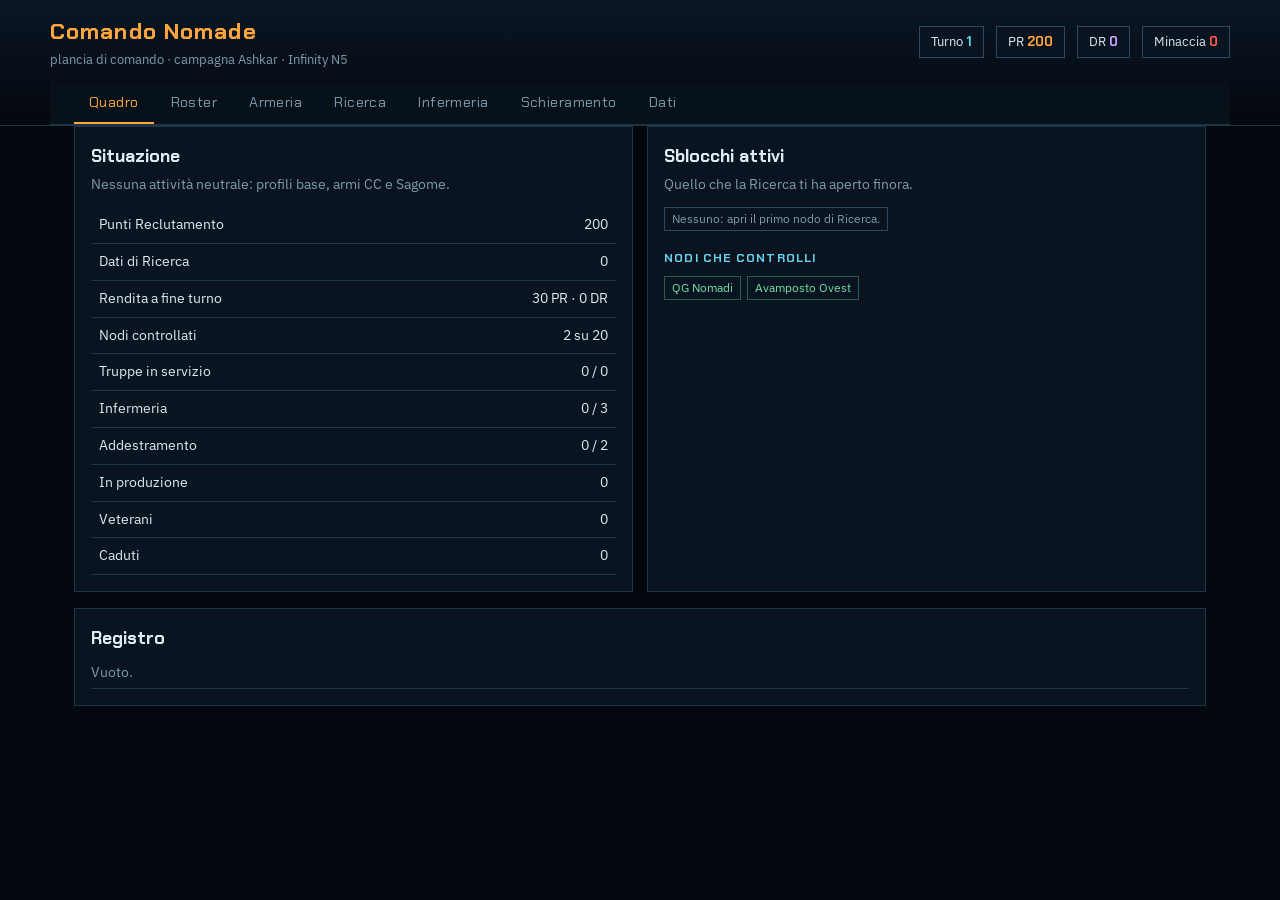
==== nomadi/index.html @ a630fe06 "Rimossi file in eccesso e aggiornato il progetto" ====
<!DOCTYPE html>
<html lang="it">
<head>
<meta charset="utf-8">
<meta name="viewport" content="width=device-width, initial-scale=1, viewport-fit=cover">
<title>Comando Nomade — plancia di comando</title>
<link rel="preconnect" href="https://fonts.googleapis.com">
<link rel="preconnect" href="https://fonts.gstatic.com" crossorigin>
<link href="https://fonts.googleapis.com/css2?family=Chakra+Petch:wght@400;500;600;700&family=IBM+Plex+Sans:wght@400;500;600&display=swap" rel="stylesheet">
<style>
:root{--bg:#04070d;--pan:#0a1420;--pan2:#0d1a28;--line:#1d3549;--line2:#2b4a60;--fg:#dceaf3;--mut:#7f9bad;
 --cy:#63d2ea;--am:#ffa63c;--bl:#4aa8ff;--ok:#6fe0a8;--al:#ff5a48;--vi:#c9a3ff;--faz:#ffa63c;
 box-sizing:border-box;padding-top:env(safe-area-inset-top,0px);padding-bottom:env(safe-area-inset-bottom,0px)}
*,*::before,*::after{box-sizing:inherit}
html{-webkit-text-size-adjust:100%}
body{margin:0;background:var(--bg);color:var(--fg);font-family:"IBM Plex Sans",system-ui,sans-serif;font-size:15px;line-height:1.55}
h1,h2,h3,.dsp,button,th{font-family:"Chakra Petch",sans-serif}
:focus-visible{outline:2px solid var(--cy);outline-offset:2px}
.wrap{max-width:1180px;margin:0 auto;padding:0 clamp(12px,3vw,24px)}
header{border-bottom:1px solid var(--line);background:linear-gradient(180deg,#0a1726,#04070d)}
.hbar{display:flex;flex-wrap:wrap;gap:12px;align-items:center;padding:15px 0 12px}
h1{margin:0;font-size:1.4rem;letter-spacing:.05em;color:var(--faz)}
.tagline{color:var(--mut);font-size:.8rem;margin:0}
.spacer{flex:1}
.pill{border:1px solid var(--line2);background:var(--pan);padding:5px 11px;font-size:.82rem;white-space:nowrap}
.pill b{font-family:"Chakra Petch",sans-serif;color:var(--cy)}
.pill.am b{color:var(--am)}.pill.vi b{color:var(--vi)}.pill.al b{color:var(--al)}
.pill.new{border-color:var(--ok);animation:puls 2s ease-in-out infinite}
.pill.new b{color:var(--ok)}
@keyframes puls{0%,100%{opacity:1}50%{opacity:.55}}
nav{display:flex;gap:2px;overflow-x:auto;border-bottom:1px solid var(--line);background:#071119}
nav button{flex:none;background:none;border:0;border-bottom:2px solid transparent;color:var(--mut);padding:11px 15px;font-size:.9rem;cursor:pointer;letter-spacing:.03em;position:relative}
nav button:hover{color:var(--fg)}
nav button.on{color:var(--faz);border-bottom-color:var(--faz)}
nav button .bollo{display:inline-block;min-width:17px;height:17px;line-height:17px;border-radius:9px;background:var(--ok);color:#04121a;font-size:.7rem;font-weight:700;margin-left:6px;padding:0 4px}
main{padding:20px 0 70px}
section{display:none}section.on{display:block}
.card{border:1px solid var(--line);background:var(--pan);padding:16px;margin-bottom:16px}
.card h2{margin:0 0 4px;font-size:1.1rem}
.card h3{margin:18px 0 8px;color:var(--cy);letter-spacing:.1em;text-transform:uppercase;font-size:.75rem}
.sub{color:var(--mut);font-size:.86rem;margin:0 0 12px}
.grid{display:grid;gap:14px}
@media(min-width:780px){.g2{grid-template-columns:1fr 1fr}}
button.btn{background:var(--pan2);border:1px solid var(--line2);color:var(--fg);padding:7px 13px;cursor:pointer;font-size:.88rem}
button.btn:hover:not(:disabled){border-color:var(--cy);color:var(--cy)}
button.btn:disabled{opacity:.35;cursor:not-allowed}
button.btn.pri{background:var(--cy);border-color:var(--cy);color:#04121a;font-weight:600}
button.btn.ok{background:var(--ok);border-color:var(--ok);color:#04121a;font-weight:600}
button.btn.dan{border-color:#5a2a26;color:#ff9c90}
button.mini{background:none;border:1px solid var(--line2);color:var(--mut);width:26px;height:26px;line-height:1;cursor:pointer;font-size:.95rem;padding:0}
button.mini:hover:not(:disabled){border-color:var(--cy);color:var(--cy)}
button.mini:disabled{opacity:.28;cursor:not-allowed}
input,select,textarea{background:#061019;border:1px solid var(--line2);color:var(--fg);padding:7px 9px;font:inherit;font-size:.88rem;width:100%}
textarea{min-height:76px;font-family:ui-monospace,monospace;font-size:.78rem}
label.f{display:block;font-size:.74rem;color:var(--mut);margin-bottom:4px;letter-spacing:.06em;text-transform:uppercase}
.row{display:flex;gap:8px;flex-wrap:wrap;align-items:flex-end}
.row>div{flex:1 1 120px}
table{width:100%;border-collapse:collapse;font-size:.88rem}
th,td{text-align:left;padding:7px 8px;border-bottom:1px solid var(--line);vertical-align:middle}
th{color:var(--mut);font-weight:600;font-size:.72rem;letter-spacing:.09em;text-transform:uppercase;border-bottom:1px solid var(--line2)}
td.n,th.n{text-align:right;font-variant-numeric:tabular-nums}
.scroll{overflow-x:auto}
tr.dead td{opacity:.42}
.tag{display:inline-block;border:1px solid var(--line2);padding:1px 7px;font-size:.72rem;color:var(--mut)}
.tag.att{border-color:#2d5a44;color:var(--ok)}.tag.inf{border-color:#5a4a26;color:var(--am)}
.tag.add{border-color:#2f4a6a;color:var(--bl)}.tag.mor{border-color:#5a2a26;color:var(--al)}
.tag.prod{border-color:#4a3a6a;color:var(--vi)}
.mal{display:flex;gap:3px;align-items:center}
.mal i{font-style:normal;width:17px;text-align:center;color:var(--am);font-variant-numeric:tabular-nums}
.chip{border:1px solid var(--line2);background:var(--pan2);padding:4px 9px;font-size:.78rem;cursor:pointer;color:var(--mut)}
.chip.on{border-color:var(--cy);color:var(--cy)}
.chip:disabled{opacity:.3;cursor:not-allowed}
.chips{display:flex;gap:6px;flex-wrap:wrap}
.treewrap{overflow-x:auto;border:1px solid var(--line);background:#061019;padding:6px}
.treewrap svg{display:block;width:100%;min-width:900px;height:auto}
.tn-box{cursor:default}
.tn-box.can{cursor:pointer}
.tn-box rect{fill:#0c1825;stroke:var(--line2);stroke-width:1.6}
.tn-box.done rect{fill:#0a1d17;stroke:#2d5a44;stroke-width:2}
.tn-box.can rect{stroke-width:2}
.tn-box.lock{opacity:.42}
.tn-box .tt{fill:#e6f1f8;font-family:"Chakra Petch",sans-serif;font-size:14px;font-weight:600}
.tn-box .tc{font-family:"Chakra Petch",sans-serif;font-size:13px;font-weight:700}
.tn-box.can:hover rect{stroke:var(--cy)}
.tlink{fill:none;stroke:var(--line2);stroke-width:1.6;opacity:.7}
.tlink.on{stroke:#2d5a44;opacity:1}
.ttier{fill:var(--mut);font-family:"Chakra Petch",sans-serif;font-size:11px;letter-spacing:.18em}
.log{max-height:300px;overflow-y:auto;font-size:.84rem}
.log div{padding:5px 0;border-bottom:1px solid var(--line)}
.log b{color:var(--cy);font-family:"Chakra Petch",sans-serif}
.note{border:1px solid var(--line);border-left:3px solid var(--am);padding:10px 12px;font-size:.85rem;color:var(--mut);margin:12px 0}
.disp{border:1px solid var(--ok);background:#0a1d17;padding:14px;margin-bottom:12px}
.disp h3{margin:0 0 6px;color:var(--ok);font-size:.78rem;letter-spacing:.1em;text-transform:uppercase}
.disp .tit{font-family:"Chakra Petch",sans-serif;font-size:1.05rem;margin-bottom:6px}
.disp ul{margin:8px 0 12px;padding-left:18px;font-size:.87rem}
.disp li{margin-bottom:3px}
.empty{color:var(--mut);font-size:.88rem;padding:14px 0}
pre{background:#061019;border:1px solid var(--line2);padding:11px;overflow:auto;font-size:.78rem;max-height:250px;color:#bcd6e6}
.pa{color:var(--ok);font-family:"Chakra Petch",sans-serif}
.ab{display:flex;flex-wrap:wrap;gap:6px}
.ab span{border:1px solid var(--line2);padding:2px 7px;font-size:.74rem;color:var(--mut)}
.ab span.hw{border-color:#2f4a6a;color:var(--bl)}
.ab span.sw{border-color:#2d5a44;color:var(--ok)}
@media (prefers-reduced-motion:reduce){*{animation:none!important;transition:none!important}}
</style>
</head>
<body>

<header>
  <div class="wrap hbar">
    <div><h1>Comando Nomade</h1><p class="tagline">plancia di comando · campagna Ashkar · Infinity N5</p></div>
    <div class="spacer"></div>
    <div class="pill">Turno <b id="p-turno">1</b></div>
    <div class="pill am">PR <b id="p-pr">0</b></div>
    <div class="pill vi">DR <b id="p-dr">0</b></div>
    <div class="pill al">Minaccia <b id="p-min">0</b></div>
    <div class="pill new" id="p-disp" style="display:none">Dispacci <b>0</b></div>
  </div>
  <nav class="wrap" id="nav">
    <button data-t="quadro" class="on">Quadro</button>
    <button data-t="roster">Roster</button>
    <button data-t="armeria">Armeria</button>
    <button data-t="ricerca">Ricerca</button>
    <button data-t="infermeria">Infermeria</button>
    <button data-t="schieramento">Schieramento</button>
    <button data-t="dati">Dati</button>
  </nav>
</header>

<main class="wrap">

<section id="s-quadro" class="on">
  <div id="disp-box"></div>
  <div class="grid g2">
    <div class="card"><h2>Situazione</h2><p class="sub" id="q-min"></p><div id="q-box"></div></div>
    <div class="card">
      <h2>Sblocchi attivi</h2>
      <p class="sub">Quello che la Ricerca ti ha aperto finora.</p>
      <div class="ab" id="q-unl"></div>
      <h3>Nodi che controlli</h3>
      <div class="ab" id="q-terr"></div>
    </div>
  </div>
  <div class="card"><h2>Registro</h2><div class="log" id="log"></div></div>
</section>

<section id="s-roster">
  <div class="card">
    <h2>Arruolamento</h2>
    <p class="sub">Costo, statistiche, armi ed equipaggiamento vengono dal database di fazione. Le reclute entrano con −2 su BS, WIP, PH e ARM, e concedono +2 al Tiro Salvezza avversario.</p>
    <div class="row">
      <div style="flex:2 1 220px"><label class="f">Cerca profilo</label><input id="r-cerca" placeholder="alguacil, hacker, hmg…"></div>
      <div style="flex:3 1 320px"><label class="f">Profilo</label><select id="r-prof"></select></div>
      <div><label class="f">Nome proprio</label><input id="r-nome" placeholder="Vasquez"></div>
      <div style="flex:0 0 136px"><label class="f">Costo</label><input id="r-costo" value="—" readonly></div>
      <div style="flex:0 0 auto"><button class="btn pri" id="btn-arruola">Arruola</button></div>
    </div>
    <div class="note" id="r-prev">Scegli un profilo dalla tendina.</div>
    <p class="sub" id="r-msg" style="margin:0"></p>
  </div>
  <div class="card">
    <h2>Truppe</h2>
    <div class="chips" style="margin-bottom:12px">
      <button class="chip on" data-rf="tutte">Tutte</button>
      <button class="chip" data-rf="vive">Solo vive</button>
      <button class="chip" data-rf="att">Schierabili</button>
      <button class="chip" data-rf="vet">Veterani</button>
    </div>
    <div class="scroll"><table id="t-roster"><thead><tr>
      <th>Nome</th><th>Profilo</th><th class="n">Costo</th><th>Stato</th><th class="n">PA</th>
      <th>BS</th><th>WIP</th><th>PH</th><th>ARM</th><th>Salv.</th><th>Dotazione</th><th></th>
    </tr></thead><tbody></tbody></table></div>
    <p class="sub" style="margin-top:10px">In ambra i punti di malus residui: il meno ne toglie uno spendendo 1 PA. A zero su tutte e cinque le voci il Trooper è Veterano.</p>
  </div>
  <div class="card" id="c-addestra" style="display:none">
    <h2>Centro di Addestramento</h2>
    <p class="sub" id="a-sub"></p>
    <div class="row">
      <div><label class="f">Trooper</label><select id="ad-chi"></select></div>
      <div><label class="f">Abilità permanente</label><select id="ad-ab"></select></div>
      <div style="flex:0 0 auto"><button class="btn pri" id="btn-addestra">Manda in addestramento — 10 PR</button></div>
    </div>
  </div>
</section>

<section id="s-armeria">
  <div class="card">
    <h2>Officina</h2>
    <p class="sub">Fabbrica un pezzo spendendo PR. Il pezzo entra in magazzino al turno successivo; con la Fabbrica Armamenti controllata costa 3 PR in meno ed è pronto subito.</p>
    <div class="row">
      <div style="flex:3 1 300px"><label class="f">Pezzo</label><select id="a-nome"></select></div>
      <div style="flex:0 0 150px"><label class="f">Costo</label><input id="a-costo" value="—" readonly></div>
      <div style="flex:0 0 auto"><button class="btn pri" id="btn-produci">Metti in produzione</button></div>
      <div style="flex:0 0 auto"><button class="btn" id="btn-bottino">Registra bottino</button></div>
    </div>
    <p class="sub" id="a-msg" style="margin:10px 0 0"></p>
  </div>
  <div class="card" id="c-coda" style="display:none">
    <h2>In produzione</h2>
    <div class="scroll"><table id="t-coda"><thead><tr><th>Pezzo</th><th>Classe</th><th class="n">Speso</th><th>Pronto</th><th></th></tr></thead><tbody></tbody></table></div>
  </div>
  <div class="card">
    <h2>Magazzino</h2>
    <div class="scroll"><table id="t-armeria"><thead><tr>
      <th>Pezzo</th><th>Classe</th><th>Assegnato a</th><th>Origine</th><th></th>
    </tr></thead><tbody></tbody></table></div>
  </div>
</section>

<section id="s-ricerca">
  <div class="card">
    <h2>Albero tecnologico</h2>
    <p class="sub">Un progetto per volta, pagato in Dati di Ricerca. Ogni nodo apre classi d'arma, dotazioni assegnabili o tipologie di unità arruolabili. Tocca un nodo per sbloccarlo.</p>
    <div class="treewrap"><svg id="tech" viewBox="0 0 1200 700" role="img" aria-label="Albero tecnologico"></svg></div>
    <div class="ab" style="margin-top:12px"><span class="sw">sbloccato</span><span class="hw">disponibile</span><span>bloccato</span></div>
    <p class="sub" id="tech-msg" style="margin-top:10px"></p>
  </div>
</section>

<section id="s-infermeria">
  <div class="card">
    <h2>Dopo-partita</h2>
    <p class="sub">Segna com'è finita per ogni Trooper schierato, poi risolvi: prima il tiro perdite, poi i Punti Addestramento a chi è rimasto in piedi.</p>
    <div class="row" style="margin-bottom:12px">
      <div><label class="f">Dottore o Paramedico sopravvissuto</label><div class="chips"><button class="chip" id="d-doc">+2 al tiro</button></div></div>
      <div style="flex:0 0 auto"><button class="btn pri" id="btn-dopo">Risolvi</button></div>
    </div>
    <div class="scroll"><table id="t-dopo"><thead><tr><th>Nome</th><th>Esito</th><th>Curato in partita</th></tr></thead><tbody></tbody></table></div>
    <div class="note" id="d-note"></div>
  </div>
  <div class="card" id="c-pend" style="display:none">
    <h2>Decisioni in sospeso</h2>
    <p class="sub">Feriti gravi rimasti fuori dall'infermeria. Vanno risolti prima di avanzare il turno.</p>
    <div class="scroll"><table id="t-pend"><thead><tr><th>Nome</th><th>Scelta</th></tr></thead><tbody></tbody></table></div>
  </div>
  <div class="card">
    <h2>Fine del Turno di Campagna</h2>
    <p class="sub">Riscuote le rendite dei nodi che controlli, fa rientrare chi era in infermeria o in addestramento, consegna i pezzi in produzione.</p>
    <div class="row">
      <div style="flex:0 0 auto"><button class="btn pri" id="btn-turno">Avanza turno</button></div>
    </div>
    <p class="sub" id="t-msg" style="margin:10px 0 0"></p>
  </div>
</section>

<section id="s-schieramento">
  <div class="card">
    <h2>Invio al tavolo</h2>
    <p class="sub">Applica i malus residui, aggiunge la dotazione assegnata e il campo modSalvezza, poi consegna la squadra al calcolatore.</p>
    <div class="row">
      <div><label class="f">Nome squadra</label><input id="e-nome" value="MISSIONE"></div>
      <div><label class="f">Formato</label><select id="e-fmt">
        <option value="150">150 pt · 3 SWC</option><option value="200" selected>200 pt · 4 SWC</option>
        <option value="250">250 pt · 5 SWC</option><option value="300">300 pt · 6 SWC</option>
        <option value="350">350 pt · 7 SWC</option></select></div>
      <div style="flex:0 0 auto"><button class="btn pri" id="btn-canale">Invia al calcolatore</button></div>
      <div style="flex:0 0 auto"><button class="btn" id="btn-copia">Copia JSON</button></div>
      <div style="flex:0 0 auto"><button class="btn" id="btn-scarica">Scarica JSON</button></div>
    </div>
    <h3>Seleziona i Trooper — massimo 15</h3>
    <div class="chips" id="e-sel"></div>
    <p class="sub" id="e-msg"></p>
    <h3>Anteprima</h3><pre id="e-pre">—</pre>
    <div class="note" id="e-nota"></div>
  </div>
</section>

<section id="s-dati">
  <div class="card">
    <h2>Ricevere dal tabellone</h2>
    <p class="sub">Il tabellone genera un dispaccio dopo ogni partita. Se le due app girano dalla stessa cartella arriva da solo; altrimenti incolla qui il codice copiato dal tabellone.</p>
    <div class="row">
      <div style="flex:3 1 320px"><label class="f">Codice dispaccio</label><textarea id="sy-txt" placeholder='{"v":1,"tipo":"dispaccio",...}'></textarea></div>
      <div style="flex:0 0 auto"><button class="btn pri" id="btn-sy">Importa</button></div>
      <div style="flex:0 0 auto"><button class="btn" id="btn-sy-loc">Leggi canale locale</button></div>
    </div>
    <p class="sub" id="sy-msg" style="margin:10px 0 0"></p>
  </div>
  <div class="card">
    <h2>Salvataggio</h2>
    <p class="sub" id="dati-stato"></p>
    <div class="row">
      <div style="flex:0 0 auto"><button class="btn" id="btn-esporta-tutto">Esporta la campagna</button></div>
      <div style="flex:0 0 auto"><label class="btn" style="display:inline-block;cursor:pointer">Importa<input type="file" id="file-imp" accept="application/json" style="display:none"></label></div>
      <div style="flex:0 0 auto"><button class="btn dan" id="btn-reset">Azzera tutto</button></div>
    </div>
    <div class="note">Una campagna dura mesi: esporta il file dopo ogni sessione. L'archivio del browser è la copia di lavoro, non il salvataggio.</div>
  </div>
</section>

</main>
<script>
(function(){
"use strict";
const DB={"D":{"n":[{"a":"Grenzer (Missile Launcher)","t":"MI","bs":13,"ph":11,"cc":13,"wip":13,"arm":3,"bts":6,"w":1,"s":2,"mov":"4-4","pt":28,"sw":1.5,"k":"Courage, Immunity (Shock), Warhorse","wp":"Missile Launcher","eq":"Multispectral Visor L1, Pistol, Breaker Pistol, CC Weapon"},{"a":"Grenzer (Red Fury)","t":"MI","bs":13,"ph":11,"cc":13,"wip":13,"arm":3,"bts":6,"w":1,"s":2,"mov":"4-4","pt":28,"sw":1,"k":"Courage, Immunity (Shock), Warhorse","wp":"Red Fury","eq":"Multispectral Visor L1, Pistol, Breaker Pistol, CC Weapon"},{"a":"Grenzer (Forward Observer, Sensor, NCO)","t":"MI","bs":13,"ph":11,"cc":13,"wip":13,"arm":3,"bts":6,"w":1,"s":2,"mov":"4-4","pt":29,"sw":0,"k":"Courage, Immunity (Shock), Warhorse, Forward Observer, Sensor, NCO","wp":"Combi Rifle, Light Flamethrower(+1B), Flash Pulse","eq":"Multispectral Visor L1, Pistol, Breaker Pistol, CC Weapon"},{"a":"Grenzer (Discover +3, Biometric Visor)","t":"MI","bs":13,"ph":11,"cc":13,"wip":13,"arm":3,"bts":6,"w":1,"s":2,"mov":"4-4","pt":28,"sw":0,"k":"Courage, Immunity (Shock), Warhorse","wp":"Combi Rifle, Light Flamethrower(+1B)","eq":"Biometric Visor, Pistol, Breaker Pistol, CC Weapon"},{"a":"Grenzer (Marksmanship)","t":"MI","bs":13,"ph":11,"cc":13,"wip":13,"arm":3,"bts":6,"w":1,"s":2,"mov":"4-4","pt":32,"sw":1.5,"k":"Courage, Immunity (Shock), Warhorse, Marksmanship","wp":"MULTI Sniper Rifle","eq":"Multispectral Visor L1, Pistol, Breaker Pistol, CC Weapon"},{"a":"Grenzer (Lieutenant, Discover +3)","t":"MI","bs":13,"ph":11,"cc":13,"wip":13,"arm":3,"bts":6,"w":1,"s":2,"mov":"4-4","pt":28,"sw":0,"k":"Lieutenant, Courage, Immunity (Shock), Warhorse","wp":"Combi Rifle, Light Flamethrower(+1B)","eq":"Biometric Visor, Pistol, Breaker Pistol, CC Weapon"},{"a":"Hellcat (Boarding Shotgun)","t":"MI","bs":12,"ph":12,"cc":14,"wip":13,"arm":2,"bts":3,"w":1,"s":2,"mov":"4-4","pt":19,"sw":0,"k":"Combat Jump (+3), Courage, Parachutist, Super-Jump, Terrain (Zero-G)","wp":"Boarding Shotgun, Adhesive Launcher Rifle, D-Charges","eq":"Pistol, CC Weapon"},{"a":"Hellcat (Spitfire)","t":"MI","bs":12,"ph":12,"cc":14,"wip":13,"arm":2,"bts":3,"w":1,"s":2,"mov":"4-4","pt":26,"sw":1.5,"k":"Combat Jump (+3), Courage, Parachutist, Super-Jump, Terrain (Zero-G)","wp":"Spitfire","eq":"Pistol, CC Weapon"},{"a":"Hellcat (Hacker)","t":"MI","bs":12,"ph":12,"cc":14,"wip":13,"arm":2,"bts":3,"w":1,"s":2,"mov":"4-4","pt":22,"sw":0.5,"k":"Hacker, Combat Jump (+3), Courage, Parachutist, Super-Jump, Terrain (Zero-G)","wp":"Boarding Shotgun, D-Charges","eq":"Hacking Device, Pistol, CC Weapon"},{"a":"Hellcat (Paramedic)","t":"MI","bs":12,"ph":12,"cc":14,"wip":13,"arm":2,"bts":3,"w":1,"s":2,"mov":"4-4","pt":23,"sw":0,"k":"Paramedic, Combat Jump (+3), Courage, Parachutist, Super-Jump, Terrain (Zero-G)","wp":"Combi Rifle","eq":"MediKit, Deployable Repeater, Pistol, CC Weapon"},{"a":"Intruder (HMG)","t":"MI","bs":13,"ph":12,"cc":14,"wip":14,"arm":3,"bts":0,"w":1,"s":2,"mov":"4-4","pt":38,"sw":1.5,"k":"Camouflage, Mimetism (-3), Stealth, Surprise Attack (-3), Terrain (Total)","wp":"Heavy Machine Gun, Grenades","eq":"Multispectral Visor L2, Pistol, CC Weapon"},{"a":"Intruder (Hacker, Killer Hacking Device)","t":"MI","bs":13,"ph":12,"cc":14,"wip":14,"arm":3,"bts":0,"w":1,"s":2,"mov":"4-4","pt":32,"sw":0,"k":"Hacker, Camouflage, Mimetism (-3), Stealth, Surprise Attack (-3), Terrain (Total)","wp":"AP Submachine Gun(+1B), Pulzar(+1B), Grenades","eq":"Killer Hacking Device, Pistol, CC Weapon"},{"a":"Intruder (X Visor)","t":"MI","bs":13,"ph":12,"cc":14,"wip":14,"arm":3,"bts":0,"w":1,"s":2,"mov":"4-4","pt":36,"sw":1.5,"k":"Camouflage, Mimetism (-3), Stealth, Surprise Attack (-3), Terrain (Total)","wp":"MULTI Sniper Rifle","eq":"Multispectral Visor L2, X Visor, Pistol, CC Weapon"},{"a":"Zondnautica-A","t":"MI","bs":12,"ph":12,"cc":15,"wip":13,"arm":3,"bts":3,"w":1,"s":4,"mov":"8-4","pt":25,"sw":1.5,"k":"Courage, Impetuous, Limited Cover, Mimetism (-3), Transmutation (Auto)","wp":"Spitfire, Chain Rifle, Smoke Grenade Launcher","eq":"AI Motorcycle, Pistol, CC Weapon"},{"a":"Zondnaut-A","t":"MI","bs":12,"ph":11,"cc":15,"wip":13,"arm":2,"bts":3,"w":1,"s":2,"mov":"4-4","pt":25,"sw":1.5,"k":"Courage, Impetuous, Limited Cover, Mimetism (-3), Transmutation (Auto)","wp":"Spitfire","eq":"Pistol, CC Weapon"},{"a":"Zondnautica-B","t":"MI","bs":12,"ph":12,"cc":15,"wip":13,"arm":3,"bts":3,"w":1,"s":4,"mov":"8-4","pt":17,"sw":0,"k":"Courage, Impetuous, Limited Cover, Mimetism (-3), Transmutation (Auto)","wp":"Boarding Shotgun, Chain Rifle, Smoke Grenade Launcher","eq":"AI Motorcycle, Pistol, CC Weapon"},{"a":"Zondnaut-B","t":"MI","bs":12,"ph":11,"cc":15,"wip":13,"arm":2,"bts":3,"w":1,"s":2,"mov":"4-4","pt":17,"sw":0,"k":"Courage, Impetuous, Limited Cover, Mimetism (-3), Transmutation (Auto)","wp":"Boarding Shotgun","eq":"Pistol, CC Weapon"},{"a":"Zondmate (REM)","t":"REM","bs":10,"ph":10,"cc":13,"wip":11,"arm":1,"bts":3,"s":5,"mov":"8-4","pt":5,"sw":0,"k":"Courage, Mimetism (-3), Peripheral (Synchronized), Transmutation (Auto)","wp":"Chain Rifle, Smoke Grenade Launcher","eq":"AI Motorcycle, PARA CC Weapon(-3)"},{"a":"Heckler (Boarding Shotgun)","t":"SK","bs":12,"ph":11,"cc":15,"wip":13,"arm":1,"bts":3,"w":1,"s":2,"mov":"4-4","pt":20,"sw":0,"k":"Camouflage, Forward Deployment (+4\"), Mimetism (-3), Stealth, Surprise Attack (-3), Terrain (Zero-G)","wp":"Boarding Shotgun(+1B), E/Marat","eq":"Pistol, CC Weapon"},{"a":"Heckler (Hacker, Killer Hacking Device)","t":"SK","bs":12,"ph":11,"cc":15,"wip":13,"arm":1,"bts":3,"w":1,"s":2,"mov":"4-4","pt":23,"sw":0,"k":"Hacker, Camouflage, Forward Deployment (+4\"), Mimetism (-3), Stealth, Surprise Attack (-3), Terrain (Zero-G)","wp":"Combi Rifle, Cybermine","eq":"Killer Hacking Device, Assault Pistol, CC Weapon"},{"a":"Heckler (Red Fury)","t":"SK","bs":12,"ph":11,"cc":15,"wip":13,"arm":1,"bts":3,"w":1,"s":2,"mov":"4-4","pt":24,"sw":1,"k":"Camouflage, Forward Deployment (+4\"), Mimetism (-3), Stealth, Surprise Attack (-3), Terrain (Zero-G)","wp":"Red Fury","eq":"Pistol, CC Weapon"},{"a":"Puppet Masters","t":"LI","bs":11,"ph":10,"cc":13,"wip":14,"arm":1,"bts":3,"w":1,"s":2,"mov":"4-4","pt":11,"sw":0,"k":"Counterintelligence","wp":"Submachine Gun, Shock Mine","eq":"Pistol, CC Weapon"},{"a":"Puppet Masters (Minelayer)","t":"LI","bs":11,"ph":10,"cc":13,"wip":14,"arm":1,"bts":3,"w":1,"s":2,"mov":"4-4","pt":13,"sw":0,"k":"Counterintelligence, Minelayer","wp":"Submachine Gun, Shock Mine","eq":"Pistol, CC Weapon"},{"a":"Puppet Masters (Hacker)","t":"LI","bs":11,"ph":10,"cc":13,"wip":14,"arm":1,"bts":3,"w":1,"s":2,"mov":"4-4","pt":16,"sw":0.5,"k":"Hacker, Counterintelligence","wp":"Submachine Gun, Shock Mine","eq":"Hacking Device, Pistol, CC Weapon"},{"a":"Puppetbot (Minelayer)","t":"REM","bs":12,"ph":10,"cc":13,"wip":14,"arm":1,"bts":3,"s":1,"mov":"6-4","pt":16,"sw":1.5,"k":"BS Attack (+1B), Courage, Dodge (+3), Peripheral (Control), Transmutation (Auto)","wp":"Red Fury","eq":"PARA CC Weapon(-3)"},{"a":"Puppetbot (Forward Observer)","t":"REM","bs":12,"ph":10,"cc":13,"wip":14,"arm":1,"bts":3,"s":1,"mov":"6-4","pt":9,"sw":0,"k":"BS Attack (+1B), Courage, Dodge (+3), Peripheral (Control), Transmutation (Auto)","wp":"Boarding Shotgun, Flash Pulse","eq":"PARA CC Weapon(-3)"},{"a":"Puppetbot (BS Attack Shock)","t":"REM","bs":12,"ph":10,"cc":13,"wip":14,"arm":1,"bts":3,"s":1,"mov":"6-4","pt":14,"sw":0,"k":"BS Attack (+1B), Courage, Dodge (+3), Peripheral (Control), Transmutation (Auto)","wp":"AP Marksman Rifle","eq":"PARA CC Weapon(-3)"},{"a":"Zero (Combi Rifle)","t":"SK","bs":11,"ph":12,"cc":15,"wip":13,"arm":0,"bts":0,"w":1,"s":2,"mov":"4-4","pt":19,"sw":0,"k":"Camouflage, Infiltration, Mimetism (-3), Stealth, Surprise Attack (-3), Terrain (Total)","wp":"Combi Rifle, Shock Mine","eq":"Pistol, CC Weapon"},{"a":"Zero (Boarding Shotgun)","t":"SK","bs":11,"ph":12,"cc":15,"wip":13,"arm":0,"bts":0,"w":1,"s":2,"mov":"4-4","pt":17,"sw":0,"k":"Camouflage, Infiltration, Mimetism (-3), Stealth, Surprise Attack (-3), Terrain (Total)","wp":"Boarding Shotgun, Shock Mine, PARA Mine","eq":"Pistol, CC Weapon"},{"a":"Zero (E/M Mine)","t":"SK","bs":11,"ph":12,"cc":15,"wip":13,"arm":0,"bts":0,"w":1,"s":2,"mov":"4-4","pt":20,"sw":0,"k":"Camouflage, Infiltration, Mimetism (-3), Stealth, Surprise Attack (-3), Terrain (Total)","wp":"Combi Rifle, E/M Mine","eq":"Deployable Repeater, Pistol, CC Weapon"},{"a":"Zero (Hacker, Killer Hacking Device)","t":"SK","bs":11,"ph":12,"cc":15,"wip":13,"arm":0,"bts":0,"w":1,"s":2,"mov":"4-4","pt":22,"sw":0,"k":"Hacker, Camouflage, Infiltration, Mimetism (-3), Stealth, Surprise Attack (-3), Terrain (Total)","wp":"Combi Rifle, Shock Mine","eq":"Killer Hacking Device, Pistol, CC Weapon"},{"a":"Zero (MULTI Sniper Rifle)","t":"SK","bs":11,"ph":12,"cc":15,"wip":13,"arm":0,"bts":0,"w":1,"s":2,"mov":"4-4","pt":21,"sw":1.5,"k":"Camouflage, Infiltration, Mimetism (-3), Stealth, Surprise Attack (-3), Terrain (Total)","wp":"MULTI Sniper Rifle, Shock Mine","eq":"Pistol, CC Weapon"},{"a":"Zero (Forward Observer)","t":"SK","bs":11,"ph":12,"cc":15,"wip":13,"arm":0,"bts":0,"w":1,"s":2,"mov":"4-4","pt":20,"sw":0,"k":"Forward Observer, Camouflage, Infiltration, Mimetism (-3), Stealth, Surprise Attack (-3), Terrain (Total)","wp":"Combi Rifle, Shock Mine, Flash Pulse","eq":"Pistol, CC Weapon"},{"a":"Alguacil (Combi Rifle)","t":"LI","bs":11,"ph":10,"cc":14,"wip":13,"arm":1,"bts":0,"w":1,"s":2,"mov":"4-4","pt":10,"sw":0,"k":"-","wp":"Combi Rifle","eq":"Pistol, CC Weapon"},{"a":"Alguacil (HMG)","t":"LI","bs":11,"ph":10,"cc":14,"wip":13,"arm":1,"bts":0,"w":1,"s":2,"mov":"4-4","pt":18,"sw":1,"k":"-","wp":"Heavy Machine Gun","eq":"Pistol, CC Weapon"},{"a":"Alguacil (Missile Launcher)","t":"LI","bs":11,"ph":10,"cc":14,"wip":13,"arm":1,"bts":0,"w":1,"s":2,"mov":"4-4","pt":15,"sw":1.5,"k":"-","wp":"Missile Launcher","eq":"Pistol, CC Weapon"},{"a":"Alguacil (Hacker)","t":"LI","bs":11,"ph":10,"cc":14,"wip":13,"arm":1,"bts":0,"w":1,"s":2,"mov":"4-4","pt":15,"sw":0.5,"k":"Hacker","wp":"Combi Rifle","eq":"Hacking Device, Pistol, CC Weapon"},{"a":"Alguacil (Forward Observer)","t":"LI","bs":11,"ph":10,"cc":14,"wip":13,"arm":1,"bts":0,"w":1,"s":2,"mov":"4-4","pt":12,"sw":0,"k":"Forward Observer","wp":"Combi Rifle, Flash Pulse","eq":"Deployable Repeater, Pistol, CC Weapon"},{"a":"Alguacil (Paramedic)","t":"LI","bs":11,"ph":10,"cc":14,"wip":13,"arm":1,"bts":0,"w":1,"s":2,"mov":"4-4","pt":12,"sw":0,"k":"Paramedic","wp":"Combi Rifle","eq":"MediKit, Pistol, CC Weapon"},{"a":"Alguacil (Lieutenant)","t":"LI","bs":11,"ph":10,"cc":14,"wip":13,"arm":1,"bts":0,"w":1,"s":2,"mov":"4-4","pt":10,"sw":0.5,"k":"Lieutenant","wp":"Combi Rifle","eq":"Pistol, CC Weapon"},{"a":"Alguacil (Specialist Operative)","t":"LI","bs":11,"ph":10,"cc":14,"wip":13,"arm":1,"bts":0,"w":1,"s":2,"mov":"4-4","pt":12,"sw":0,"k":"Specialist Operative","wp":"Combi Rifle","eq":"Commlink [+1], Pistol, CC Weapon"},{"a":"Mary Problems (Hacker)","t":"LI","bs":12,"ph":10,"cc":14,"wip":14,"arm":1,"bts":6,"w":1,"s":2,"mov":"4-4","pt":27,"sw":0.5,"k":"Hacker, Climbing Plus, Dodge (+3), Forward Deployment (+4\"), Mimetism (-6)","wp":"Submachine Gun, Zapper, Pitcher","eq":"Hacking Device (UPGRADE Oblivion +1B), Killer Hacking Device (UPGRADE Trinity AP), Pistol, CC Weapon"},{"a":"Spektr (MULTI Sniper Rifle)","t":"SK","bs":12,"ph":12,"cc":13,"wip":14,"arm":1,"bts":3,"w":1,"s":2,"mov":"4-4","pt":32,"sw":1.5,"k":"Camouflage, Hidden Deployment, Infiltration, Mimetism (-6), Stealth, Surprise Attack (-3), Terrain (Total)","wp":"MULTI Sniper Rifle, Shock Mine","eq":"Silenced Pistol, CC Weapon"},{"a":"Spektr (E/M Mine)","t":"SK","bs":12,"ph":12,"cc":13,"wip":14,"arm":1,"bts":3,"w":1,"s":2,"mov":"4-4","pt":28,"sw":0,"k":"Camouflage, Hidden Deployment, Infiltration, Mimetism (-6), Stealth, Surprise Attack (-3), Terrain (Total)","wp":"Submachine Gun, E/M Mine","eq":"Deployable Repeater, Silenced Pistol, CC Weapon"},{"a":"Spektr (Hacker)","t":"SK","bs":12,"ph":12,"cc":13,"wip":14,"arm":1,"bts":3,"w":1,"s":2,"mov":"4-4","pt":35,"sw":0.5,"k":"Hacker, Camouflage, Hidden Deployment, Infiltration, Mimetism (-6), Stealth, Surprise Attack (-3), Terrain (Total)","wp":"Combi Rifle, D-Charges","eq":"Hacking Device, Silenced Pistol, CC Weapon"},{"a":"Spektr (Forward Observer)","t":"SK","bs":12,"ph":12,"cc":13,"wip":14,"arm":1,"bts":3,"w":1,"s":2,"mov":"4-4","pt":29,"sw":0,"k":"Forward Observer, Camouflage, Hidden Deployment, Infiltration, Mimetism (-6), Stealth, Surprise Attack (-3), Terrain (Total)","wp":"Boarding Shotgun, Shock Mine, Flash Pulse","eq":"Silenced Pistol, CC Weapon"},{"a":"Spektr (Minelayer)","t":"SK","bs":12,"ph":12,"cc":13,"wip":14,"arm":1,"bts":3,"w":1,"s":2,"mov":"4-4","pt":33,"sw":1,"k":"Minelayer, Camouflage, Hidden Deployment, Infiltration, Mimetism (-6), Stealth, Surprise Attack (-3), Terrain (Total)","wp":"Combi Rifle, D-Charges, E/M Mine, Shock Mine","eq":"Silenced Pistol, CC Weapon"},{"a":"Morlock (Assault Pistol)","t":"WB","bs":11,"ph":13,"cc":23,"wip":14,"arm":1,"bts":0,"w":1,"s":2,"mov":"4-4","pt":6,"sw":0,"k":"Courage, Dodge (+1\"), Impetuous, Martial Arts L2, MetaChemistry, No Cover","wp":"Chain Rifle, Smoke Grenades","eq":"Assault Pistol, AP CC Weapon(PS=6)"},{"a":"Morlock (Kobra Pistol, DA CC)","t":"WB","bs":11,"ph":13,"cc":23,"wip":14,"arm":1,"bts":0,"w":1,"s":2,"mov":"4-4","pt":6,"sw":0,"k":"Courage, Dodge (+1\"), Impetuous, Martial Arts L2, MetaChemistry, No Cover","wp":"Chain Rifle, Smoke Grenades","eq":"Kobra Pistol, DA CC Weapon(PS=6)"},{"a":"Morlock (Kobra Pistol, E/M CC)","t":"WB","bs":11,"ph":13,"cc":23,"wip":14,"arm":1,"bts":0,"w":1,"s":2,"mov":"4-4","pt":6,"sw":0,"k":"Courage, Dodge (+1\"), Impetuous, Martial Arts L2, MetaChemistry, No Cover","wp":"Chain Rifle, Smoke Grenades","eq":"Kobra Pistol, E/M CC Weapon(PS=6)"},{"a":"Morlock (Boarding Shotgun)","t":"WB","bs":11,"ph":13,"cc":23,"wip":14,"arm":1,"bts":0,"w":1,"s":2,"mov":"4-4","pt":9,"sw":0,"k":"Courage, Dodge (+1\"), Impetuous, Martial Arts L2, MetaChemistry, No Cover","wp":"Boarding Shotgun, Smoke Grenades","eq":"Kobra Pistol, DA CC Weapon(PS=6)"},{"a":"Morlock (Combi Rifle)","t":"WB","bs":11,"ph":13,"cc":23,"wip":14,"arm":1,"bts":0,"w":1,"s":2,"mov":"4-4","pt":12,"sw":0,"k":"Courage, Dodge (+1\"), Impetuous, Martial Arts L2, MetaChemistry, No Cover","wp":"Combi Rifle, Smoke Grenade Launcher","eq":"Kobra Pistol, DA CC Weapon(PS=6)"},{"a":"Perseus (MULTI Rifle)","t":"WB","bs":13,"ph":13,"cc":23,"wip":13,"arm":2,"bts":0,"w":1,"s":2,"mov":"4-4","pt":34,"sw":0,"k":"BS Attack (+1B), Courage, Dodge (+1\"), Frenzy, Martial Arts L3, Mimetism (-6), No Wound Incapacitation, Stealth, Super-Jump","wp":"MULTI Rifle, Nanopulser, Smoke Grenades","eq":"AP Heavy Pistol, DA CC Weapon(PS=5)"},{"a":"Perseus (Breaker Combi Rifle)","t":"WB","bs":13,"ph":13,"cc":23,"wip":13,"arm":2,"bts":0,"w":1,"s":2,"mov":"4-4","pt":34,"sw":0,"k":"BS Attack (+1B), Courage, Dodge (+1\"), Frenzy, Martial Arts L3, Mimetism (-6), No Wound Incapacitation, Stealth, Super-Jump","wp":"Breaker Combi Rifle, Nanopulser, Smoke Grenades","eq":"AP Heavy Pistol, DA CC Weapon(PS=5)"},{"a":"Daktari (Doctor)","t":"LI","bs":11,"ph":10,"cc":14,"wip":13,"arm":1,"bts":0,"w":1,"s":2,"mov":"4-4","pt":14,"sw":0,"k":"Doctor","wp":"Combi Rifle","eq":"MediKit, Pistol, CC Weapon"},{"a":"Clockmaker (Engineer)","t":"LI","bs":11,"ph":10,"cc":14,"wip":15,"arm":1,"bts":3,"w":1,"s":2,"mov":"4-4","pt":18,"sw":0,"k":"Engineer","wp":"Combi Rifle, D-Charges","eq":"Deactivator, GizmoKit(+1B), Pistol, CC Weapon"},{"a":"Clockmaker (Armed Turret)","t":"LI","bs":11,"ph":10,"cc":14,"wip":15,"arm":1,"bts":3,"w":1,"s":2,"mov":"4-4","pt":21,"sw":0,"k":"Engineer","wp":"Combi Rifle, D-Charges, Armed Turret (Combi Rifle)","eq":"Deactivator, GizmoKit(+1B), Pistol, CC Weapon"},{"a":"Clockmaker (Deployable Cover)","t":"LI","bs":11,"ph":10,"cc":14,"wip":15,"arm":1,"bts":3,"w":1,"s":2,"mov":"4-4","pt":19,"sw":0,"k":"Engineer","wp":"Combi Rifle, D-Charges, Deployable Cover","eq":"Deactivator, GizmoKit(+1B), Pistol, CC Weapon"},{"a":"Mobile Brigada (MULTI Rifle)","t":"HI","bs":13,"ph":13,"cc":18,"wip":13,"arm":5,"bts":3,"w":2,"s":2,"mov":"6-2","pt":33,"sw":0,"k":"Courage, Immunity (Shock), Jump (3\")","wp":"MULTI Rifle","eq":"TinBot: Firewall (-6), Boarding Pistol(+1B), CC Weapon"},{"a":"Mobile Brigada (HMG)","t":"HI","bs":13,"ph":13,"cc":18,"wip":13,"arm":5,"bts":3,"w":2,"s":2,"mov":"6-2","pt":38,"sw":1.5,"k":"Courage, Immunity (Shock), Jump (3\")","wp":"Heavy Machine Gun","eq":"Boarding Pistol(+1B), CC Weapon"},{"a":"Mobile Brigada (Missile Launcher)","t":"HI","bs":13,"ph":13,"cc":18,"wip":13,"arm":5,"bts":3,"w":2,"s":2,"mov":"6-2","pt":35,"sw":1.5,"k":"Courage, Immunity (Shock), Jump (3\")","wp":"Missile Launcher","eq":"Boarding Pistol(+1B), CC Weapon"},{"a":"Mobile Brigada (Boarding Shotgun)","t":"HI","bs":13,"ph":13,"cc":18,"wip":13,"arm":5,"bts":3,"w":2,"s":2,"mov":"6-2","pt":27,"sw":0,"k":"Courage, Immunity (Shock), Jump (3\")","wp":"Boarding Shotgun","eq":"Boarding Pistol(+1B), CC Weapon"},{"a":"Mobile Brigada (Hacker)","t":"HI","bs":13,"ph":13,"cc":18,"wip":13,"arm":5,"bts":3,"w":2,"s":2,"mov":"6-2","pt":36,"sw":0.5,"k":"Hacker, Courage, Immunity (Shock), Jump (3\")","wp":"Combi Rifle, D-Charges","eq":"TinBot: Firewall (-6), Boarding Pistol(+1B), CC Weapon"},{"a":"Mobile Brigada (Lieutenant)","t":"HI","bs":13,"ph":13,"cc":18,"wip":13,"arm":5,"bts":3,"w":2,"s":2,"mov":"6-2","pt":33,"sw":0,"k":"Lieutenant, Courage, Immunity (Shock), Jump (3\")","wp":"MULTI Rifle","eq":"TinBot: Firewall (-6), Boarding Pistol(+1B), CC Weapon"},{"a":"Interventor (Hacker Plus)","t":"LI","bs":11,"ph":10,"cc":13,"wip":15,"arm":1,"bts":9,"w":1,"s":2,"mov":"4-4","pt":21,"sw":0.5,"k":"Hacker","wp":"Combi Rifle","eq":"Hacking Device Plus, Pistol, CC Weapon"},{"a":"Interventor (Boarding Shotgun)","t":"LI","bs":11,"ph":10,"cc":13,"wip":15,"arm":1,"bts":9,"w":1,"s":2,"mov":"4-4","pt":20,"sw":0.5,"k":"Hacker","wp":"Boarding Shotgun","eq":"Hacking Device Plus, FastPanda, Pistol, CC Weapon"},{"a":"Interventor (Hacker Plus, FastPanda)","t":"LI","bs":11,"ph":10,"cc":13,"wip":15,"arm":1,"bts":9,"w":1,"s":2,"mov":"4-4","pt":23,"sw":0.5,"k":"Hacker","wp":"Combi Rifle","eq":"Hacking Device Plus, FastPanda, Pistol, CC Weapon"},{"a":"Stempler Zond","t":"REM","bs":11,"ph":10,"cc":13,"wip":13,"arm":0,"bts":3,"s":3,"mov":"6-4","pt":15,"sw":0,"k":"Climbing Plus, Courage, Forward Observer, Remote Presence, Sensor, Triangulated Fire","wp":"Combi Rifle, Flash Pulse","eq":"Deactivator, Repeater, PARA CC Weapon(-3)"},{"a":"Stempler Zond (Tactical Awareness)","t":"REM","bs":11,"ph":10,"cc":13,"wip":13,"arm":0,"bts":3,"s":3,"mov":"6-4","pt":18,"sw":0,"k":"Tactical Awareness, Climbing Plus, Courage, Forward Observer, Remote Presence, Sensor, Triangulated Fire","wp":"Combi Rifle, Flash Pulse","eq":"Deactivator, Repeater, PARA CC Weapon(-3)"},{"a":"Reaktion Zond (HMG)","t":"REM","bs":11,"ph":10,"cc":13,"wip":13,"arm":0,"bts":3,"s":3,"mov":"6-4","pt":24,"sw":1,"k":"Climbing Plus, Courage, Remote Presence, Total Reaction","wp":"Heavy Machine Gun","eq":"360 Visor, PARA CC Weapon(-3)"},{"a":"Reaktion Zond (Thunderbolt)","t":"REM","bs":11,"ph":10,"cc":13,"wip":13,"arm":0,"bts":3,"s":3,"mov":"6-4","pt":19,"sw":0,"k":"Climbing Plus, Courage, Remote Presence, Total Reaction","wp":"Thunderbolt(+1B)","eq":"360 Visor, PARA CC Weapon(-3)"},{"a":"Vertigo Zond (Missile Launcher)","t":"REM","bs":12,"ph":10,"cc":13,"wip":13,"arm":0,"bts":3,"s":3,"mov":"6-4","pt":16,"sw":1.5,"k":"BS Attack, Courage, Remote Presence","wp":"Missile Launcher","eq":"PARA CC Weapon(-3)"},{"a":"Meteor Zond","t":"REM","bs":11,"ph":12,"cc":14,"wip":13,"arm":0,"bts":6,"s":3,"mov":"6-4","pt":21,"sw":0,"k":"Combat Jump, Courage, Forward Observer, Parachutist, Remote Presence, Sensor, Super-Jump, Triangulated Fire","wp":"Light Shotgun, E/M Carbine, Flash Pulse","eq":"ECM (Hacker -3), PARA CC Weapon(-6)"},{"a":"Meteor Zond (Boarding Shotgun)","t":"REM","bs":11,"ph":12,"cc":14,"wip":13,"arm":0,"bts":6,"s":3,"mov":"6-4","pt":19,"sw":0,"k":"Combat Jump, Courage, Forward Observer, Parachutist, Remote Presence, Sensor, Super-Jump, Triangulated Fire","wp":"Boarding Shotgun, Flash Pulse","eq":"ECM (Hacker -3), PARA CC Weapon(-6)"},{"a":"Transductor Zond","t":"REM","bs":8,"ph":11,"cc":13,"wip":13,"arm":0,"bts":3,"s":3,"mov":"6-6","pt":7,"sw":0,"k":"Courage, Mimetism (-3), Remote Presence","wp":"Flash Pulse","eq":"Repeater, PARA CC Weapon(-3)"},{"a":"Zoe (Hacker)","t":"LI","bs":11,"ph":10,"cc":16,"wip":15,"arm":1,"bts":3,"w":1,"s":2,"mov":"4-4","pt":36,"sw":0.5,"k":"Hacker, Engineer, Immunity (Shock), Immunity (BTS)","wp":"Combi Rifle, D-Charges","eq":"Deactivator, GizmoKit(+1B), Hacking Device (UPGRADE Zero Pain), Pistol, PARA CC Weapon(-3)"},{"a":"Pi-Well SYNC","t":"REM","bs":11,"ph":10,"cc":13,"wip":13,"arm":0,"bts":3,"s":1,"mov":"6-4","pt":10,"sw":0,"k":"BS Attack (+1B), Courage, Mimetism (-6), Peripheral (Synchronized)","wp":"E/Marat, Pitcher, Jammer","eq":"Pistol, PARA CC Weapon(-6)"},{"a":"Pi-Well FTO","t":"REM","bs":11,"ph":10,"cc":13,"wip":13,"arm":0,"bts":3,"s":1,"mov":"6-4","pt":19,"sw":0,"k":"Courage, Forward Observer, Mimetism (-6), Remote Presence, Sensor, Triangulated Fire","wp":"Combi Rifle, Flash Pulse(+1B), Pitcher","eq":"ECM (Hacker -3), Repeater, PARA CC Weapon(-6)"},{"a":"Moderator (Combi Rifle)","t":"LI","bs":10,"ph":10,"cc":18,"wip":13,"arm":0,"bts":3,"w":1,"s":2,"mov":"4-4","pt":9,"sw":0,"k":"Immunity (Shock)","wp":"Combi Rifle","eq":"Pistol, PARA CC Weapon(-6)"},{"a":"Moderator (Hacker)","t":"LI","bs":10,"ph":10,"cc":18,"wip":13,"arm":0,"bts":3,"w":1,"s":2,"mov":"4-4","pt":14,"sw":0.5,"k":"Hacker, Immunity (Shock)","wp":"Combi Rifle","eq":"Hacking Device, Pistol, PARA CC Weapon(-6)"},{"a":"Moderator (Paramedic)","t":"LI","bs":10,"ph":10,"cc":18,"wip":13,"arm":0,"bts":3,"w":1,"s":2,"mov":"4-4","pt":11,"sw":0,"k":"Paramedic, Immunity (Shock)","wp":"Combi Rifle","eq":"MediKit, Pistol, PARA CC Weapon(-6)"},{"a":"Moderator (Lieutenant)","t":"LI","bs":10,"ph":10,"cc":18,"wip":13,"arm":0,"bts":3,"w":1,"s":2,"mov":"4-4","pt":9,"sw":0,"k":"Lieutenant, Immunity (Shock)","wp":"Combi Rifle","eq":"Pistol, PARA CC Weapon(-6)"},{"a":"Moderator (Specialist Operative)","t":"LI","bs":10,"ph":10,"cc":18,"wip":13,"arm":0,"bts":3,"w":1,"s":2,"mov":"4-4","pt":11,"sw":0,"k":"Specialist Operative, Immunity (Shock)","wp":"Combi Rifle","eq":"Commlink [+1], Pistol, PARA CC Weapon(-6)"},{"a":"Moderator (E/M Carbine)","t":"LI","bs":10,"ph":10,"cc":18,"wip":13,"arm":0,"bts":3,"w":1,"s":2,"mov":"4-4","pt":9,"sw":0,"k":"Immunity (Shock)","wp":"Boarding Shotgun, E/M Carbine","eq":"Pistol, PARA CC Weapon(-6)"},{"a":"Sin-Eater (MULTI Sniper Rifle)","t":"MI","bs":13,"ph":11,"cc":14,"wip":13,"arm":3,"bts":0,"w":1,"s":2,"mov":"4-4","pt":26,"sw":1.5,"k":"Immunity (Shock), Mimetism (-3), Neurocinetics, Religious Troop","wp":"MULTI Sniper Rifle","eq":"Pistol, CC Weapon"},{"a":"Sin-Eater (HMG)","t":"MI","bs":13,"ph":11,"cc":14,"wip":13,"arm":3,"bts":0,"w":1,"s":2,"mov":"4-4","pt":28,"sw":1.5,"k":"Immunity (Shock), Mimetism (-3), Neurocinetics, Religious Troop","wp":"Heavy Machine Gun","eq":"Pistol, CC Weapon"},{"a":"Sin-Eater (Mk12)","t":"MI","bs":13,"ph":11,"cc":14,"wip":13,"arm":3,"bts":0,"w":1,"s":2,"mov":"4-4","pt":25,"sw":0,"k":"Immunity (Shock), Mimetism (-3), Neurocinetics, Religious Troop","wp":"Mk12","eq":"Pistol, CC Weapon"},{"a":"Szalamandra (TAG)","t":"TAG","bs":14,"ph":16,"cc":17,"wip":13,"arm":8,"bts":9,"s":7,"mov":"6-4","pt":68,"sw":2,"k":"BS Attack (SR-1), Dodge (PH=11), Gizmokit (PH=11), NCO","wp":"Hyper-Rapid Magnetic Cannon, Heavy Flamethrower","eq":"ECM (Guided -6), CC Weapon(PS=5)"},{"a":"Robbybot (Szalamandra)","t":"REM","bs":0,"ph":10,"cc":13,"wip":13,"arm":0,"bts":3,"s":1,"mov":"6-4","pt":2,"sw":0,"k":"Courage, Dodge (+3), Mimetism (-3), Peripheral (Ancillary), Specialist Operative","wp":"-","eq":"-"},{"a":"Moran (Surprise Attack, Camouflage)","t":"SK","bs":12,"ph":11,"cc":15,"wip":13,"arm":0,"bts":0,"w":1,"s":2,"mov":"4-4","pt":18,"sw":0.5,"k":"Courage, Forward Observer, Infiltration, Mimetism (-3), Minelayer, Stealth, Surprise Attack (-3), Terrain (Total)","wp":"Combi Rifle, Flash Pulse, D-Charges, Crazykoala","eq":"Pistol, CC Weapon"},{"a":"Moran (Repeater)","t":"SK","bs":12,"ph":11,"cc":15,"wip":13,"arm":0,"bts":0,"w":1,"s":2,"mov":"4-4","pt":17,"sw":0.5,"k":"Courage, Forward Observer, Infiltration, Mimetism (-3), Minelayer, Stealth, Terrain (Total)","wp":"Combi Rifle, Flash Pulse, D-Charges, Crazykoala","eq":"Pistol, CC Weapon"},{"a":"Chimera","t":"WB","bs":11,"ph":13,"cc":24,"wip":12,"arm":1,"bts":0,"w":1,"s":2,"mov":"6-4","pt":19,"sw":0,"k":"CC Attack (-3), Climbing Plus, Dodge (+1\"), Immunity (Enhanced), Impetuous, Natural Born Warrior, No Cover","wp":"Combi Rifle, Nanopulser, Eclipse Grenades","eq":"Pistol, Viral CC Weapon(PS=6)"},{"a":"3X Pupnik","t":"WB","bs":4,"ph":13,"cc":19,"wip":10,"arm":0,"bts":0,"w":1,"s":2,"mov":"6-4","pt":3,"sw":0,"k":"Climbing Plus, Courage, Dodge (+1\"), Dodge (+6), Immunity (Enhanced), No Cover, Peripheral (Synchronized)","wp":"-","eq":"DA CC Weapon(PS=7)"},{"a":"Tsyklon (Spitfire)","t":"REM","bs":10,"ph":13,"cc":12,"wip":12,"arm":3,"bts":6,"s":4,"mov":"6-4","pt":26,"sw":1,"k":"Climbing Plus, Courage, Remote Presence","wp":"Spitfire, Chain Rifle, Pitcher","eq":"360 Visor, Repeater, X Visor, PARA CC Weapon(-6)"},{"a":"Tsyklon (Feuerbach)","t":"REM","bs":10,"ph":13,"cc":12,"wip":12,"arm":3,"bts":6,"s":4,"mov":"6-4","pt":28,"sw":1,"k":"Climbing Plus, Courage, Remote Presence","wp":"Feuerbach, Chain Rifle, Pitcher","eq":"360 Visor, Repeater, X Visor, PARA CC Weapon(-6)"},{"a":"Lunokhod","t":"REM","bs":12,"ph":10,"cc":14,"wip":13,"arm":3,"bts":6,"s":4,"mov":"8-2","pt":25,"sw":0,"k":"Climbing Plus, Courage, Forward Deployment (+4\"), Minelayer, Remote Presence","wp":"Heavy Shotgun, Heavy Flamethrower, E/Mitter, Crazykoala","eq":"PARA CC Weapon(-3)"},{"a":"Lunokhod (Thunderbolt)","t":"REM","bs":12,"ph":10,"cc":14,"wip":13,"arm":3,"bts":6,"s":4,"mov":"8-2","pt":26,"sw":0,"k":"Climbing Plus, Courage, Forward Deployment (+4\"), Minelayer, Remote Presence","wp":"Heavy Shotgun, Thunderbolt, E/Mitter, Crazykoala","eq":"PARA CC Weapon(-3)"},{"a":"Zondbot","t":"REM","bs":8,"ph":10,"cc":11,"wip":13,"arm":0,"bts":3,"s":1,"mov":"6-4","pt":3,"sw":0,"k":"Courage, Mimetism (-3), Peripheral (Servant)","wp":"-","eq":"PARA CC Weapon(-3)"},{"a":"Salyut (EVO Hacking Device)","t":"REM","bs":11,"ph":10,"cc":13,"wip":13,"arm":2,"bts":3,"s":4,"mov":"4-4","pt":14,"sw":0.5,"k":"Courage, Remote Presence","wp":"-","eq":"EVO Hacking Device, Baggage, PARA CC Weapon(-3)"},{"a":"Salyut (Deactivator, Repeater)","t":"REM","bs":11,"ph":10,"cc":13,"wip":13,"arm":2,"bts":3,"s":4,"mov":"4-4","pt":8,"sw":0,"k":"Courage, Remote Presence","wp":"-","eq":"Deactivator, Repeater, Baggage, PARA CC Weapon(-3)"},{"a":"Salyut (Total Reaction, Repeater)","t":"REM","bs":11,"ph":10,"cc":13,"wip":13,"arm":2,"bts":3,"s":4,"mov":"4-4","pt":17,"sw":0,"k":"Courage, Remote Presence","wp":"Combi Rifle","eq":"Baggage, PARA CC Weapon(-3)"},{"a":"Gecko (MULTI Marksman Rifle)","t":"TAG","bs":13,"ph":14,"cc":15,"wip":13,"arm":6,"bts":6,"s":6,"mov":"6-2","pt":52,"sw":1,"k":"BS Attack (+1B), BS Attack (SR-2), Dodge (PH=11), Gizmokit (PH=11), Tactical Awareness, Terrain (Zero-G)","wp":"MULTI Marksman Rifle, Chain Rifle, Panzerfaust","eq":"ECM (Guided -6), CC Weapon(PS=6)"},{"a":"Gecko (Mk12)","t":"TAG","bs":13,"ph":14,"cc":15,"wip":13,"arm":6,"bts":6,"s":6,"mov":"6-2","pt":53,"sw":1,"k":"BS Attack (+1B), BS Attack (SR-2), Dodge (PH=11), Gizmokit (PH=11), Tactical Awareness, Terrain (Zero-G)","wp":"Mk12, Chain Rifle, Blitzen","eq":"ECM (Guided -6), CC Weapon(PS=6)"},{"a":"Robbybot (Gecko)","t":"REM","bs":0,"ph":10,"cc":13,"wip":13,"arm":0,"bts":3,"s":1,"mov":"6-4","pt":2,"sw":0,"k":"Courage, Dodge (+3), Mimetism (-3), Peripheral (Ancillary), Specialist Operative, Terrain (Zero-G)","wp":"-","eq":"-"},{"a":"Securitate (Combi Rifle)","t":"LI","bs":12,"ph":10,"cc":13,"wip":14,"arm":1,"bts":0,"w":1,"s":2,"mov":"4-4","pt":13,"sw":0,"k":"Warhorse","wp":"Combi Rifle","eq":"Pistol, CC Weapon"},{"a":"Securitate (HMG)","t":"LI","bs":12,"ph":10,"cc":13,"wip":14,"arm":1,"bts":0,"w":1,"s":2,"mov":"4-4","pt":21,"sw":1,"k":"Warhorse","wp":"Heavy Machine Gun","eq":"Pistol, CC Weapon"},{"a":"Securitate (Feuerbach)","t":"LI","bs":12,"ph":10,"cc":13,"wip":14,"arm":1,"bts":0,"w":1,"s":2,"mov":"4-4","pt":22,"sw":1,"k":"Warhorse","wp":"Feuerbach","eq":"Pistol, CC Weapon"},{"a":"Securitate (Hacker)","t":"LI","bs":12,"ph":10,"cc":13,"wip":14,"arm":1,"bts":0,"w":1,"s":2,"mov":"4-4","pt":18,"sw":0.5,"k":"Hacker, Warhorse","wp":"Combi Rifle","eq":"Hacking Device, Pistol, CC Weapon"},{"a":"Securitate (Boarding Shotgun)","t":"LI","bs":12,"ph":10,"cc":13,"wip":14,"arm":1,"bts":0,"w":1,"s":2,"mov":"4-4","pt":13,"sw":0,"k":"Warhorse","wp":"Boarding Shotgun","eq":"Pistol, CC Weapon"},{"a":"Securitate (Paramedic)","t":"LI","bs":12,"ph":10,"cc":13,"wip":14,"arm":1,"bts":0,"w":1,"s":2,"mov":"4-4","pt":15,"sw":0,"k":"Paramedic, Warhorse","wp":"Combi Rifle","eq":"MediKit, Pistol, CC Weapon"},{"a":"Securitate (Lieutenant)","t":"LI","bs":12,"ph":10,"cc":13,"wip":14,"arm":1,"bts":0,"w":1,"s":2,"mov":"4-4","pt":13,"sw":0,"k":"Lieutenant, Warhorse","wp":"Combi Rifle","eq":"Pistol, CC Weapon"},{"a":"Securitate (Specialist Operative)","t":"LI","bs":12,"ph":10,"cc":13,"wip":14,"arm":1,"bts":0,"w":1,"s":2,"mov":"4-4","pt":15,"sw":0,"k":"Specialist Operative, Warhorse","wp":"Combi Rifle","eq":"Commlink [+1], Pistol, CC Weapon"},{"a":"Taskmaster (HMG)","t":"HI","bs":13,"ph":13,"cc":22,"wip":13,"arm":5,"bts":6,"w":2,"s":5,"mov":"4-4","pt":40,"sw":1.5,"k":"Courage, Dodge (+1\"), FT Master, Immunity (Shock), Martial Arts L1, Minelayer, Stealth","wp":"Heavy Machine Gun, Shock Mine","eq":"Heavy Pistol, DA CC Weapon(PS=6)"},{"a":"Taskmaster (Red Fury)","t":"HI","bs":13,"ph":13,"cc":22,"wip":13,"arm":5,"bts":6,"w":2,"s":5,"mov":"4-4","pt":39,"sw":1,"k":"Courage, Dodge (+1\"), FT Master, Immunity (Shock), Martial Arts L1, Minelayer, Stealth","wp":"Red Fury, Crazykoala","eq":"TinBot: Firewall (-3), Heavy Pistol, DA CC Weapon(PS=6)"},{"a":"Taskmaster (Heavy Rocket Launcher)","t":"HI","bs":13,"ph":13,"cc":22,"wip":13,"arm":5,"bts":6,"w":2,"s":5,"mov":"4-4","pt":34,"sw":1.5,"k":"Courage, Dodge (+1\"), FT Master, Immunity (Shock), Martial Arts L1, Minelayer, Stealth","wp":"Heavy Rocket Launcher, Light Shotgun, Crazykoala","eq":"Heavy Pistol, DA CC Weapon(PS=6)"},{"a":"Taskmaster (Strategic Deployment)","t":"HI","bs":13,"ph":13,"cc":22,"wip":13,"arm":5,"bts":6,"w":2,"s":5,"mov":"4-4","pt":44,"sw":1,"k":"Strategic Deployment, Courage, Dodge (+1\"), FT Master, Immunity (Shock), Martial Arts L1, Minelayer, Stealth","wp":"Red Fury, Crazykoala","eq":"TinBot: Firewall (-3), Heavy Pistol, DA CC Weapon(PS=6)"},{"a":"Taskmaster (Lieutenant)","t":"HI","bs":13,"ph":13,"cc":22,"wip":13,"arm":5,"bts":6,"w":2,"s":5,"mov":"4-4","pt":39,"sw":1,"k":"Lieutenant, Courage, Dodge (+1\"), FT Master, Immunity (Shock), Martial Arts L1, Minelayer, Stealth","wp":"Red Fury, Crazykoala","eq":"TinBot: Firewall (-3), Heavy Pistol, DA CC Weapon(PS=6)"},{"a":"Warcor (360 Visor)","t":"LI","bs":9,"ph":11,"cc":11,"wip":13,"arm":0,"bts":0,"w":1,"s":2,"mov":"4-4","pt":3,"sw":0,"k":"Journalist L1","wp":"Flash Pulse, Stun Pistol","eq":"360 Visor, PARA CC Weapon(-3)"},{"a":"Warcor (Sixth Sense)","t":"LI","bs":9,"ph":11,"cc":11,"wip":13,"arm":0,"bts":0,"w":1,"s":2,"mov":"4-4","pt":3,"sw":0,"k":"Sixth Sense, Journalist L1","wp":"Flash Pulse, Stun Pistol","eq":"PARA CC Weapon(-3)"},{"a":"Kriza Borac (Mk12)","t":"HI","bs":13,"ph":13,"cc":19,"wip":13,"arm":5,"bts":6,"w":2,"s":5,"mov":"4-4","pt":48,"sw":0,"k":"BS Attack (+1B), BS Attack (-3), Courage, Immunity (Shock), Terrain (Total)","wp":"Mk12, Submachine Gun","eq":"Heavy Pistol, CC Weapon"},{"a":"Kriza Borac (Lieutenant)","t":"HI","bs":13,"ph":13,"cc":19,"wip":13,"arm":5,"bts":6,"w":2,"s":5,"mov":"4-4","pt":45,"sw":1.5,"k":"Lieutenant, BS Attack (+1B), BS Attack (-3), Courage, Immunity (Shock), Terrain (Total)","wp":"Heavy Machine Gun","eq":"Heavy Pistol, CC Weapon"},{"a":"Evader (MULTI Rifle)","t":"HI","bs":13,"ph":12,"cc":15,"wip":13,"arm":3,"bts":3,"w":1,"s":2,"mov":"4-4","pt":24,"sw":0,"k":"Climbing Plus, Courage, Immunity (Shock), No Wound Incapacitation, Specialist Operative, Terrain (Zero-G)","wp":"MULTI Rifle, Panzerfaust, D-Charges","eq":"Deactivator, Pistol, CC Weapon"},{"a":"Evader (AP Spitfire)","t":"HI","bs":13,"ph":12,"cc":15,"wip":13,"arm":3,"bts":3,"w":1,"s":2,"mov":"4-4","pt":29,"sw":1.5,"k":"Climbing Plus, Courage, Immunity (Shock), No Wound Incapacitation, Specialist Operative, Terrain (Zero-G)","wp":"AP Spitfire, D-Charges","eq":"Deactivator, Pistol, CC Weapon"},{"a":"Evader (MULTI Rifle, TinBot)","t":"HI","bs":13,"ph":12,"cc":15,"wip":13,"arm":3,"bts":3,"w":1,"s":2,"mov":"4-4","pt":25,"sw":0,"k":"Climbing Plus, Courage, Immunity (Shock), No Wound Incapacitation, Specialist Operative, Terrain (Zero-G)","wp":"MULTI Rifle, Panzerfaust, D-Charges","eq":"TinBot: Firewall (-3), Deactivator, Pistol, CC Weapon"},{"a":"Evader (Boarding Shotgun)","t":"HI","bs":13,"ph":12,"cc":15,"wip":13,"arm":3,"bts":3,"w":1,"s":2,"mov":"4-4","pt":20,"sw":0,"k":"Climbing Plus, Courage, Immunity (Shock), No Wound Incapacitation, Specialist Operative, Terrain (Zero-G)","wp":"Boarding Shotgun, D-Charges, AP Mine","eq":"TinBot: Firewall (-3), Deactivator, Pistol, CC Weapon"},{"a":"Evader (Feuerbach)","t":"HI","bs":13,"ph":12,"cc":15,"wip":13,"arm":3,"bts":3,"w":1,"s":2,"mov":"4-4","pt":31,"sw":1.5,"k":"Climbing Plus, Courage, Immunity (Shock), No Wound Incapacitation, Specialist Operative, Terrain (Zero-G)","wp":"Feuerbach, D-Charges","eq":"TinBot: Firewall (-3), Deactivator, Pistol, CC Weapon"},{"a":"Evader (Engineer, GizmoKit)","t":"HI","bs":13,"ph":12,"cc":15,"wip":13,"arm":3,"bts":3,"w":1,"s":2,"mov":"4-4","pt":28,"sw":0,"k":"Engineer, Climbing Plus, Courage, Immunity (Shock), No Wound Incapacitation, Specialist Operative, Terrain (Zero-G)","wp":"Boarding Shotgun, D-Charges, AP Mine","eq":"GizmoKit, Deactivator, Pistol, CC Weapon"},{"a":"Evader (Engineer)","t":"HI","bs":13,"ph":12,"cc":15,"wip":13,"arm":3,"bts":3,"w":1,"s":2,"mov":"4-4","pt":23,"sw":0,"k":"Engineer, Climbing Plus, Courage, Immunity (Shock), No Wound Incapacitation, Specialist Operative, Terrain (Zero-G)","wp":"MULTI Rifle, Panzerfaust, D-Charges","eq":"GizmoKit, TinBot: Firewall (-3), Deactivator, Pistol, CC Weapon"},{"a":"Evader (AP Spitfire, Engineer)","t":"HI","bs":13,"ph":12,"cc":15,"wip":13,"arm":3,"bts":3,"w":1,"s":2,"mov":"4-4","pt":34,"sw":1.5,"k":"Engineer, Climbing Plus, Courage, Immunity (Shock), No Wound Incapacitation, Specialist Operative, Terrain (Zero-G)","wp":"AP Spitfire, D-Charges","eq":"GizmoKit, TinBot: Firewall (-3), Deactivator, Pistol, CC Weapon"},{"a":"Vostok (Repeater)","t":"REM","bs":12,"ph":10,"cc":14,"wip":13,"arm":3,"bts":6,"s":4,"mov":"6-4","pt":40,"sw":0,"k":"Climbing Plus, Courage, Immunity (AP), Mimetism (-6), Remote Presence","wp":"Mk12(PS=4)","eq":"PARA CC Weapon(-3)"},{"a":"Vostok FTO","t":"REM","bs":12,"ph":10,"cc":14,"wip":13,"arm":3,"bts":6,"s":4,"mov":"6-4","pt":35,"sw":0,"k":"Climbing Plus, Courage, Immunity (AP), Mimetism (-6), Remote Presence","wp":"Mk12","eq":"PARA CC Weapon(-3)"},{"a":"Jazz (Hacker)","t":"LI","bs":11,"ph":10,"cc":16,"wip":14,"arm":0,"bts":6,"w":1,"s":2,"mov":"4-4","pt":18,"sw":0.5,"k":"Hacker, -","wp":"Submachine Gun, Pitcher, Cybermine","eq":"Hacking Device Plus (UPGRADE Trinity SR-1), Boarding Pistol, PARA CC Weapon(-3)"},{"a":"Jazz FTO (Hacker, Number 2)","t":"LI","bs":11,"ph":10,"cc":16,"wip":14,"arm":0,"bts":6,"w":1,"s":2,"mov":"4-4","pt":22,"sw":0.5,"k":"Hacker, Number 2","wp":"Combi Rifle, Pitcher, Cybermine","eq":"Hacking Device Plus (UPGRADE Trinity SR-1), Boarding Pistol, PARA CC Weapon(-3)"},{"a":"Billie","t":"REM","bs":10,"ph":10,"cc":13,"wip":13,"arm":0,"bts":3,"s":1,"mov":"6-4","pt":7,"sw":0,"k":"Courage, Remote Presence","wp":"Flash Pulse, E/M Mine, Heavy Pistol","eq":"Repeater, PARA CC Weapon(-3)"},{"a":"Wolfgang Amadeus","t":"WB","bs":14,"ph":13,"cc":22,"wip":13,"arm":2,"bts":0,"w":1,"s":2,"mov":"6-2","pt":34,"sw":0,"k":"Berserk (+3), BS Attack (Continuous Damage), Climbing Plus, Courage, Dodge (+2\"), Dodge (+3), Frenzy, Immunity (ARM), Martial Arts L3, Terrain (Zero-G)","wp":"MULTI Rifle(+1B), Chain-colt, Heavy Pistol","eq":"PARA CC Weapon(-6), DA CC Weapon(PS=4)"},{"a":"Fiddler (Climbing Plus)","t":"LI","bs":12,"ph":12,"cc":18,"wip":14,"arm":1,"bts":3,"w":1,"s":2,"mov":"6-4","pt":36,"sw":0,"k":"CC Attack (+1B), Dodge (+3), Dodge (+1\"), Engineer, Immunity (Critical), No Wound Incapacitation","wp":"Contender(+1B), Drop Bears, D-Charges","eq":"GizmoKit, Breaker Pistol, PARA CC Weapon(-3)"},{"a":"Fiddler FTO (Super-Jump)","t":"LI","bs":12,"ph":12,"cc":18,"wip":14,"arm":1,"bts":3,"w":1,"s":2,"mov":"6-4","pt":29,"sw":0,"k":"Super-Jump, CC Attack (+1B), Dodge (+3), Dodge (+1\"), Engineer, Immunity (Critical), No Wound Incapacitation","wp":"Contender(+1B), Drop Bears, D-Charges","eq":"GizmoKit, Breaker Pistol, PARA CC Weapon(-3)"},{"a":"Jackbot","t":"REM","bs":11,"ph":10,"cc":16,"wip":12,"arm":0,"bts":3,"s":1,"mov":"6-4","pt":7,"sw":0,"k":"Climbing Plus, Courage, Explode, Peripheral (Synchronized)","wp":"Vulkan Shotgun","eq":"-"},{"a":"Gator (TAG)","t":"TAG","bs":14,"ph":15,"cc":20,"wip":13,"arm":8,"bts":6,"s":7,"mov":"6-4","pt":73,"sw":1.5,"k":"BS Attack (SR-1), CC Attack (-3), Dodge (PH=11), Dodge (+2\"), Gizmokit (PH=11), NCO, Tactical Awareness","wp":"MULTI Heavy Machine Gun, Chain Rifle(+1B), Mine Dispenser (Cybermines)","eq":"ECM (Guided -6), ECM (Hacker -3), E/M CC Weapon(PS=5)"},{"a":"Robbybot (Gator)","t":"REM","bs":0,"ph":10,"cc":13,"wip":13,"arm":0,"bts":3,"s":1,"mov":"6-4","pt":2,"sw":0,"k":"Courage, Dodge (+3), Mimetism (-3), Peripheral (Ancillary), Specialist Operative","wp":"-","eq":"-"},{"a":"Marspider (Heavy Flamethrower)","t":"LI","bs":11,"ph":13,"cc":23,"wip":13,"arm":1,"bts":3,"w":1,"s":2,"mov":"6-2","pt":18,"sw":0,"k":"CC Attack (+1B), Climbing Plus, Courage, Dodge (+1\"), Martial Arts L1, Stealth, Terrain (Zero-G)","wp":"Heavy Flamethrower(+1B), Flash Pulse, Panzerfaust","eq":"360 Visor, GizmoKit, Assault Pistol, DA CC Weapon(PS=7)"},{"a":"Marspider (Grenades)","t":"LI","bs":11,"ph":13,"cc":23,"wip":13,"arm":1,"bts":3,"w":1,"s":2,"mov":"6-2","pt":18,"sw":0,"k":"CC Attack (+1B), Climbing Plus, Courage, Dodge (+1\"), Martial Arts L1, Stealth, Terrain (Zero-G)","wp":"Heavy Flamethrower(+1B), Flash Pulse, Grenades(+1B)","eq":"360 Visor, Assault Pistol, DA CC Weapon(PS=7)"},{"a":"Marspider (Engineer)","t":"LI","bs":11,"ph":13,"cc":23,"wip":13,"arm":1,"bts":3,"w":1,"s":2,"mov":"6-2","pt":22,"sw":0,"k":"Engineer, CC Attack (+1B), Climbing Plus, Courage, Dodge (+1\"), Martial Arts L1, Stealth, Terrain (Zero-G)","wp":"Heavy Flamethrower(+1B), Flash Pulse, Panzerfaust","eq":"360 Visor, GizmoKit, Assault Pistol, DA CC Weapon(PS=7)"},{"a":"Marspider (Paramedic)","t":"LI","bs":11,"ph":13,"cc":23,"wip":13,"arm":1,"bts":3,"w":1,"s":2,"mov":"6-2","pt":19,"sw":0,"k":"Paramedic, CC Attack (+1B), Climbing Plus, Courage, Dodge (+1\"), Martial Arts L1, Stealth, Terrain (Zero-G)","wp":"Heavy Flamethrower(+1B), Flash Pulse","eq":"360 Visor, MediKit, Assault Pistol, DA CC Weapon(PS=7)"},{"a":"Kulak (Heavy Rocket Launcher)","t":"MI","bs":13,"ph":11,"cc":18,"wip":13,"arm":2,"bts":3,"w":1,"s":2,"mov":"4-4","pt":20,"sw":1,"k":"BS Attack (Shock), Immunity (Shock), Mimetism (-3), Religious Troop, Terrain (Total)","wp":"Heavy Rocket Launcher, Pulzar(+1B)","eq":"MULTI Pistol, CC Weapon"},{"a":"Kulak (Hacker, Killer Hacking Device)","t":"MI","bs":13,"ph":11,"cc":18,"wip":13,"arm":2,"bts":3,"w":1,"s":2,"mov":"4-4","pt":20,"sw":0,"k":"Hacker, BS Attack (Shock), Immunity (Shock), Mimetism (-3), Religious Troop, Terrain (Total)","wp":"AP Submachine Gun, D-Charges, Cybermine, Disco Baller","eq":"Killer Hacking Device (UPGRADE Carbonite), Pistol, CC Weapon"},{"a":"Kulak (Combi Rifle)","t":"MI","bs":13,"ph":11,"cc":18,"wip":13,"arm":2,"bts":3,"w":1,"s":2,"mov":"4-4","pt":24,"sw":0,"k":"BS Attack (Shock), Immunity (Shock), Mimetism (-3), Religious Troop, Terrain (Total)","wp":"Combi Rifle(+1B), Pulzar","eq":"MULTI Pistol, CC Weapon"},{"a":"Kulak (Chain of Command)","t":"MI","bs":13,"ph":11,"cc":18,"wip":13,"arm":2,"bts":3,"w":1,"s":2,"mov":"4-4","pt":23,"sw":0.5,"k":"Chain of Command, BS Attack (Shock), Immunity (Shock), Mimetism (-3), Religious Troop, Terrain (Total)","wp":"Boarding Shotgun(+1B), D-Charges","eq":"Pistol, CC Weapon"},{"a":"Kulak (Forward Observer)","t":"MI","bs":13,"ph":11,"cc":18,"wip":13,"arm":2,"bts":3,"w":1,"s":2,"mov":"4-4","pt":19,"sw":0,"k":"Forward Observer, BS Attack (Shock), Immunity (Shock), Mimetism (-3), Religious Troop, Terrain (Total)","wp":"Boarding Shotgun(+1B), Flash Pulse, D-Charges","eq":"Pistol, CC Weapon"},{"a":"Rounder (MULTI Marksman Rifle)","t":"MI","bs":12,"ph":10,"cc":17,"wip":13,"arm":1,"bts":3,"w":1,"s":2,"mov":"4-4","pt":24,"sw":0.5,"k":"Marksmanship, NCO, Terrain (Zero-G)","wp":"MULTI Marksman Rifle","eq":"Biometric Visor, Multispectral Visor L1, Boarding Pistol, CC Weapon"},{"a":"Rounder (Red Fury)","t":"MI","bs":12,"ph":10,"cc":17,"wip":13,"arm":1,"bts":3,"w":1,"s":2,"mov":"4-4","pt":26,"sw":1,"k":"Marksmanship, NCO, Terrain (Zero-G)","wp":"Red Fury","eq":"Biometric Visor, Multispectral Visor L1, Boarding Pistol, CC Weapon"},{"a":"Zondnautica-C (Hacker, Hacking Device)","t":"MI","bs":12,"ph":12,"cc":15,"wip":13,"arm":3,"bts":3,"w":1,"s":4,"mov":"8-4","pt":23,"sw":0.5,"k":"Hacker, Courage, Impetuous, Limited Cover, Mimetism (-3), Transmutation (Auto)","wp":"Combi Rifle, Chain Rifle, Smoke Grenade Launcher, Flash Pulse","eq":"AI Motorcycle, Hacking Device, Pistol, CC Weapon"},{"a":"Zondnaut-C (Hacker, Hacking Device)","t":"MI","bs":12,"ph":11,"cc":15,"wip":13,"arm":2,"bts":3,"w":1,"s":2,"mov":"4-4","pt":23,"sw":0.5,"k":"Hacker, Courage, Impetuous, Limited Cover, Mimetism (-3), Transmutation (Auto)","wp":"Combi Rifle, Flash Pulse","eq":"Hacking Device, Pistol, CC Weapon"},{"a":"Zoe FTO (Hacker)","t":"LI","bs":11,"ph":10,"cc":16,"wip":15,"arm":1,"bts":3,"w":1,"s":2,"mov":"4-4","pt":26,"sw":0.5,"k":"Hacker, Engineer, Immunity (Shock), Immunity (BTS)","wp":"Combi Rifle, D-Charges","eq":"Deactivator, GizmoKit(+1B), Hacking Device (UPGRADE Zero Pain), Pistol, PARA CC Weapon(-3)"},{"a":"Zoe FTO-2 (Hacker)","t":"LI","bs":11,"ph":10,"cc":16,"wip":15,"arm":1,"bts":3,"w":1,"s":2,"mov":"4-4","pt":23,"sw":0.5,"k":"Hacker, Engineer, Immunity (Shock), Immunity (BTS)","wp":"Boarding Shotgun, D-Charges","eq":"Deactivator, GizmoKit(+1B), Hacking Device (UPGRADE Zero Pain), Pistol, PARA CC Weapon(-3)"},{"a":"Switcher FTO (BS Attack [+1B])","t":"LI","bs":12,"ph":10,"cc":15,"wip":13,"arm":1,"bts":0,"s":2,"mov":"4-4","pt":25,"sw":0,"k":"Courage, Dogged, Transmutation (WIP)","wp":"Thunderbolt, E/M Carbine, E/M Grenades","eq":"Pistol, Viral CC Weapon(PS=6)"},{"a":"Switcher FTO (BS Attack [+1B]) - Enhanced Profile","t":"LI","bs":13,"ph":14,"cc":23,"wip":13,"arm":3,"bts":3,"s":2,"mov":"6-4","pt":25,"sw":0,"k":"Berserk (+3), Courage, Dodge (+2\"), Dogged, Immunity (BTS), Martial Arts L1","wp":"Thunderbolt, E/M Carbine, E/M Grenades","eq":"X Visor, Pistol, Viral CC Weapon(PS=6)"},{"a":"Switcher FTO (Combi Rifle)","t":"LI","bs":12,"ph":10,"cc":15,"wip":13,"arm":1,"bts":0,"s":2,"mov":"4-4","pt":23,"sw":0,"k":"Courage, Dogged, Transmutation (WIP)","wp":"Combi Rifle, E/Mitter, Zapper","eq":"Pistol, Viral CC Weapon(PS=6)"},{"a":"Switcher FTO (Combi Rifle) - Enhanced Profile","t":"LI","bs":13,"ph":14,"cc":23,"wip":13,"arm":3,"bts":3,"s":2,"mov":"6-4","pt":23,"sw":0,"k":"Berserk (+3), Courage, Dodge (+2\"), Dogged, Immunity (BTS), Martial Arts L1","wp":"Combi Rifle, E/Mitter, Zapper","eq":"X Visor, Pistol, Viral CC Weapon(PS=6)"},{"a":"Switcher FTO (Forward Observer)","t":"LI","bs":12,"ph":10,"cc":15,"wip":13,"arm":1,"bts":0,"s":2,"mov":"4-4","pt":18,"sw":0,"k":"Forward Observer, Courage, Dogged, Transmutation (WIP)","wp":"AP Submachine Gun, Flash Pulse(+1B), E/M Grenades","eq":"Pistol, Viral CC Weapon(PS=6)"},{"a":"Switcher FTO (Forward Observer) - Enhanced Profile","t":"LI","bs":13,"ph":14,"cc":23,"wip":13,"arm":3,"bts":3,"s":2,"mov":"6-4","pt":18,"sw":0,"k":"Forward Observer, Berserk (+3), Courage, Dodge (+2\"), Dogged, Immunity (BTS), Martial Arts L1","wp":"AP Submachine Gun, Flash Pulse(+1B), E/M Grenades","eq":"X Visor, Pistol, Viral CC Weapon(PS=6)"},{"a":"Switcher","t":"LI","bs":12,"ph":10,"cc":15,"wip":13,"arm":1,"bts":0,"s":2,"mov":"4-4","pt":19,"sw":0,"k":"Courage, Dogged, Transmutation (WIP)","wp":"AP Submachine Gun, Flash Pulse(+1B), E/M Grenades, Madtraps","eq":"Pistol, Viral CC Weapon(PS=6)"},{"a":"Switcher - Enhanced Profile","t":"LI","bs":13,"ph":14,"cc":23,"wip":13,"arm":3,"bts":3,"s":2,"mov":"6-4","pt":19,"sw":0,"k":"Berserk (+3), Courage, Dodge (+2\"), Dogged, Immunity (BTS), Martial Arts L1","wp":"AP Submachine Gun, Flash Pulse(+1B), E/M Grenades, Madtraps","eq":"X Visor, Pistol, Viral CC Weapon(PS=6)"},{"a":"Gecko Pilot (Terrain [Zero-G])","t":"LI","bs":11,"ph":10,"cc":13,"wip":13,"arm":1,"bts":0,"w":1,"s":2,"mov":"4-4","pt":12,"sw":0,"k":"Specialist Operative, TAGCom (Dodge (PH+3), GizmoKit (PH+1)), Terrain (Zero-G)","wp":"Combi Rifle","eq":"GizmoKit, Assault Pistol(+1B), CC Weapon"},{"a":"Szalamandra Pilot (Hacker, Killer Hacking Device)","t":"LI","bs":11,"ph":10,"cc":13,"wip":13,"arm":1,"bts":0,"w":1,"s":2,"mov":"4-4","pt":10,"sw":0,"k":"Hacker, Specialist Operative, TAGCom (Dodge (PH+3), GizmoKit (PH+1))","wp":"Light Shotgun, Cybermine","eq":"Killer Hacking Device, Pistol, CC Weapon"},{"a":"Gator Pilot (CC Attack [+9])","t":"LI","bs":11,"ph":10,"cc":13,"wip":13,"arm":1,"bts":0,"w":1,"s":2,"mov":"4-4","pt":11,"sw":0,"k":"Specialist Operative, TAGCom (Dodge (PH+3), GizmoKit (PH+1))","wp":"Boarding Shotgun, D-Charges","eq":"Kobra Pistol, PARA CC Weapon(-6)"},{"a":"Go-Pod (BS Attack [SR-1])","t":"VH","bs":13,"ph":13,"cc":0,"wip":13,"arm":2,"bts":6,"s":7,"mov":"8-2","pt":33,"sw":1.5,"k":"Aerial, BS Attack (-3), BS Attack (+1B), Courage, Dodge (-3), Mimetism (-3), No Cover, Super-Jump (Jet Propulsion), Super-Jump (3\"), Terrain (Total)","wp":"Heavy Rocket Launcher, AP Submachine Gun","eq":"-"},{"a":"Go-Pod (MULTI Rifle)","t":"VH","bs":13,"ph":13,"cc":0,"wip":13,"arm":2,"bts":6,"s":7,"mov":"8-2","pt":38,"sw":0.5,"k":"Aerial, BS Attack (-3), BS Attack (+1B), Courage, Dodge (-3), Mimetism (-3), No Cover, Super-Jump (Jet Propulsion), Super-Jump (3\"), Terrain (Total)","wp":"MULTI Rifle, E/Mitter","eq":"-"},{"a":"Go-Bot (REM)","t":"REM","bs":5,"ph":11,"cc":0,"wip":13,"arm":1,"bts":3,"s":2,"mov":"8-2","pt":7,"sw":0,"k":"Aerial, BS Attack (-3), Courage, Dodge (-3), Mimetism (-3), No Cover, Peripheral (Synchronized), Super-Jump (Jet Propulsion), Super-Jump (3\"), Terrain (Total)","wp":"Flash Pulse, Chain-colt","eq":"-"},{"a":"Triggermen (BS Attack [+1B], MULTI Sniper Rifle)","t":"HI","bs":13,"ph":12,"cc":17,"wip":13,"arm":4,"bts":6,"w":2,"s":4,"mov":"6-2","pt":44,"sw":1.5,"k":"CC Attack (-3), Immunity (Shock), Mimetism (-3), Regeneration (PH=13), Stealth","wp":"MULTI Sniper Rifle, E/Marat","eq":"360 Visor, MULTI Pistol, CC Weapon"},{"a":"Triggermen (Neurocinetics)","t":"HI","bs":13,"ph":12,"cc":17,"wip":13,"arm":4,"bts":6,"w":2,"s":4,"mov":"6-2","pt":43,"sw":1.5,"k":"Neurocinetics, CC Attack (-3), Immunity (Shock), Mimetism (-3), Regeneration (PH=13), Stealth","wp":"MULTI Sniper Rifle, E/Marat","eq":"360 Visor, MULTI Pistol, CC Weapon"},{"a":"Triggermen (BS Attack [+1B], MULTI Rifle)","t":"HI","bs":13,"ph":12,"cc":17,"wip":13,"arm":4,"bts":6,"w":2,"s":4,"mov":"6-2","pt":40,"sw":0,"k":"CC Attack (-3), Immunity (Shock), Mimetism (-3), Regeneration (PH=13), Stealth","wp":"MULTI Rifle, E/Marat","eq":"360 Visor, MULTI Pistol, CC Weapon"},{"a":"Triggermen (BS Attack [+1B], Forward Deployment [+4\"])","t":"HI","bs":13,"ph":12,"cc":17,"wip":13,"arm":4,"bts":6,"w":2,"s":4,"mov":"6-2","pt":45,"sw":0,"k":"Forward Deployment (+4\"), CC Attack (-3), Immunity (Shock), Mimetism (-3), Regeneration (PH=13), Stealth","wp":"K1 Combi Rifle, E/Marat","eq":"360 Visor, MULTI Pistol, Silenced Pistol, CC Weapon"}],"p":[{"a":"Fusilier (Combi Rifle)","t":"LI","bs":12,"ph":10,"cc":13,"wip":12,"arm":1,"bts":0,"w":1,"s":2,"mov":"4-4","pt":10,"sw":0,"k":"-","wp":"Combi Rifle","eq":"Pistol, CC Weapon"},{"a":"Fusilier (Heavy Machine Gun)","t":"LI","bs":12,"ph":10,"cc":13,"wip":12,"arm":1,"bts":0,"w":1,"s":2,"mov":"4-4","pt":18,"sw":1,"k":"-","wp":"Heavy Machine Gun","eq":"Pistol, CC Weapon"},{"a":"Fusilier (Missile Launcher)","t":"LI","bs":12,"ph":10,"cc":13,"wip":12,"arm":1,"bts":0,"w":1,"s":2,"mov":"4-4","pt":15,"sw":1.5,"k":"-","wp":"Missile Launcher","eq":"Pistol, CC Weapon"},{"a":"Fusilier (MULTI Sniper Rifle)","t":"LI","bs":12,"ph":10,"cc":13,"wip":12,"arm":1,"bts":0,"w":1,"s":2,"mov":"4-4","pt":16,"sw":1.5,"k":"-","wp":"MULTI Sniper Rifle","eq":"Pistol, CC Weapon"},{"a":"Fusilier (Hacker, Hacking Device)","t":"LI","bs":12,"ph":10,"cc":13,"wip":12,"arm":1,"bts":0,"w":1,"s":2,"mov":"4-4","pt":15,"sw":0.5,"k":"Hacker","wp":"Combi Rifle","eq":"Hacking Device, Pistol, CC Weapon"},{"a":"Fusilier (Forward Observer)","t":"LI","bs":12,"ph":10,"cc":13,"wip":12,"arm":1,"bts":0,"w":1,"s":2,"mov":"4-4","pt":12,"sw":0,"k":"Forward Observer","wp":"Combi Rifle, Flash Pulse","eq":"Deployable Repeater, Pistol, CC Weapon"},{"a":"Fusilier (Lieutenant)","t":"LI","bs":12,"ph":10,"cc":13,"wip":12,"arm":1,"bts":0,"w":1,"s":2,"mov":"4-4","pt":10,"sw":0,"k":"Lieutenant","wp":"Combi Rifle","eq":"Pistol, CC Weapon"},{"a":"Fusilier (Lieutenant, variante 2)","t":"LI","bs":12,"ph":10,"cc":13,"wip":12,"arm":1,"bts":0,"w":1,"s":2,"mov":"4-4","pt":10,"sw":0,"k":"Lieutenant","wp":"Combi Rifle","eq":"Pistol, CC Weapon"},{"a":"Fusilier (Paramedic)","t":"LI","bs":12,"ph":10,"cc":13,"wip":12,"arm":1,"bts":0,"w":1,"s":2,"mov":"4-4","pt":12,"sw":0,"k":"Paramedic","wp":"Combi Rifle","eq":"MediKit, Pistol, CC Weapon"},{"a":"Fusilier (Commlink [+1], Specialist Operative)","t":"LI","bs":12,"ph":10,"cc":13,"wip":12,"arm":1,"bts":0,"w":1,"s":2,"mov":"4-4","pt":12,"sw":0,"k":"Specialist Operative","wp":"Combi Rifle","eq":"Pistol, CC Weapon"},{"a":"Nisse (Heavy Machine Gun)","t":"MI","bs":13,"ph":12,"cc":14,"wip":13,"arm":3,"bts":0,"w":1,"s":2,"mov":"6-2","pt":31,"sw":1.5,"k":"Climb (3\"), Mimetism (-3), Terrain (Total)","wp":"Heavy Machine Gun","eq":"Multispectral Visor L2, Boarding Pistol, CC Weapon"},{"a":"Nisse (MULTI Sniper Rifle)","t":"MI","bs":13,"ph":12,"cc":14,"wip":13,"arm":3,"bts":0,"w":1,"s":2,"mov":"6-2","pt":29,"sw":1.5,"k":"Climb (3\"), Mimetism (-3), Terrain (Total)","wp":"MULTI Sniper Rifle","eq":"Multispectral Visor L2, Boarding Pistol, CC Weapon"},{"a":"Nisse (Hacker, Hacking Device)","t":"MI","bs":13,"ph":12,"cc":14,"wip":13,"arm":3,"bts":0,"w":1,"s":2,"mov":"6-2","pt":30,"sw":0.5,"k":"Hacker, Climb (3\"), Mimetism (-3), Terrain (Total)","wp":"Combi Rifle, Light Shotgun","eq":"Multispectral Visor L2, Boarding Pistol, CC Weapon"},{"a":"Nisse (Paramedic)","t":"MI","bs":13,"ph":12,"cc":14,"wip":13,"arm":3,"bts":0,"w":1,"s":2,"mov":"6-2","pt":28,"sw":0,"k":"Paramedic, Climb (3\"), Mimetism (-3), Terrain (Total)","wp":"Combi Rifle, Light Shotgun","eq":"Multispectral Visor L2, MediKit, Boarding Pistol, CC Weapon"},{"a":"Bolt (Combi Rifle, Light Shotgun)","t":"MI","bs":13,"ph":11,"cc":16,"wip":12,"arm":2,"bts":6,"w":1,"s":2,"mov":"4-4","pt":21,"sw":0,"k":"Immunity (Shock), Marksmanship, Terrain (Total), Warhorse","wp":"Combi Rifle, Light Shotgun, Drop Bears","eq":"Pistol, CC Weapon"},{"a":"Bolt (Boarding Shotgun)","t":"MI","bs":13,"ph":11,"cc":16,"wip":12,"arm":2,"bts":6,"w":1,"s":2,"mov":"4-4","pt":19,"sw":0,"k":"Immunity (Shock), Marksmanship, Terrain (Total), Warhorse","wp":"Boarding Shotgun(+1B), Drop Bears","eq":"Pistol, CC Weapon"},{"a":"Bolt (Missile Launcher)","t":"MI","bs":13,"ph":11,"cc":16,"wip":12,"arm":2,"bts":6,"w":1,"s":2,"mov":"4-4","pt":24,"sw":1.5,"k":"Immunity (Shock), Marksmanship, Terrain (Total), Warhorse","wp":"Missile Launcher","eq":"Pistol, CC Weapon"},{"a":"Bolt (Spitfire)","t":"MI","bs":13,"ph":11,"cc":16,"wip":12,"arm":2,"bts":6,"w":1,"s":2,"mov":"4-4","pt":25,"sw":1.5,"k":"Immunity (Shock), Marksmanship, Terrain (Total), Warhorse","wp":"Spitfire","eq":"Pistol, CC Weapon"},{"a":"Bolt (Chain of Command)","t":"MI","bs":13,"ph":11,"cc":16,"wip":12,"arm":2,"bts":6,"w":1,"s":2,"mov":"4-4","pt":26,"sw":0,"k":"Chain of Command, Immunity (Shock), Marksmanship, Terrain (Total), Warhorse","wp":"Combi Rifle, Light Shotgun, Drop Bears","eq":"Pistol, CC Weapon"},{"a":"Bolt (Hacker, Hacking Device)","t":"MI","bs":13,"ph":11,"cc":16,"wip":12,"arm":2,"bts":6,"w":1,"s":2,"mov":"4-4","pt":24,"sw":0.5,"k":"Hacker, Immunity (Shock), Marksmanship, Terrain (Total), Warhorse","wp":"Boarding Shotgun(+1B), E/M Mine","eq":"Hacking Device, Pistol, CC Weapon"},{"a":"Bolt (Hacker, Killer Hacking Device)","t":"MI","bs":13,"ph":11,"cc":16,"wip":12,"arm":2,"bts":6,"w":1,"s":2,"mov":"4-4","pt":22,"sw":0,"k":"Hacker, Immunity (Shock), Marksmanship, Terrain (Total), Warhorse","wp":"Boarding Shotgun(+1B), E/M Mine","eq":"Killer Hacking Device, Pistol, CC Weapon"},{"a":"Bolt (Paramedic)","t":"MI","bs":13,"ph":11,"cc":16,"wip":12,"arm":2,"bts":6,"w":1,"s":2,"mov":"4-4","pt":23,"sw":0,"k":"Paramedic, Immunity (Shock), Marksmanship, Terrain (Total), Warhorse","wp":"Combi Rifle, Light Shotgun, Drop Bears","eq":"MediKit, Pistol, CC Weapon"},{"a":"Bolt (Multispectral Visor L1)","t":"MI","bs":13,"ph":11,"cc":16,"wip":12,"arm":2,"bts":6,"w":1,"s":2,"mov":"4-4","pt":26,"sw":1.5,"k":"Immunity (Shock), Marksmanship, Terrain (Total), Warhorse","wp":"MULTI Sniper Rifle","eq":"Multispectral Visor L1, Pistol, CC Weapon"},{"a":"Bolt (Lieutenant)","t":"MI","bs":13,"ph":11,"cc":16,"wip":12,"arm":2,"bts":6,"w":1,"s":2,"mov":"4-4","pt":21,"sw":0,"k":"Lieutenant, Immunity (Shock), Marksmanship, Terrain (Total), Warhorse","wp":"Combi Rifle, Light Shotgun, Drop Bears","eq":"Pistol, CC Weapon"},{"a":"Orc (MULTI Rifle)","t":"HI","bs":14,"ph":14,"cc":15,"wip":12,"arm":4,"bts":3,"w":2,"s":2,"mov":"6-2","pt":28,"sw":0,"k":"Immunity (Shock)","wp":"MULTI Rifle","eq":"Pistol, CC Weapon"},{"a":"Orc (TinBot: Firewall)","t":"HI","bs":14,"ph":14,"cc":15,"wip":12,"arm":4,"bts":3,"w":2,"s":2,"mov":"6-2","pt":29,"sw":0,"k":"Immunity (Shock)","wp":"MULTI Rifle","eq":"TinBot: Firewall (-3), Pistol, CC Weapon"},{"a":"Orc (Heavy Machine Gun)","t":"HI","bs":14,"ph":14,"cc":15,"wip":12,"arm":4,"bts":3,"w":2,"s":2,"mov":"6-2","pt":34,"sw":1.5,"k":"Immunity (Shock)","wp":"Heavy Machine Gun","eq":"Pistol, CC Weapon"},{"a":"Orc (Boarding Shotgun)","t":"HI","bs":14,"ph":14,"cc":15,"wip":12,"arm":4,"bts":3,"w":2,"s":2,"mov":"6-2","pt":26,"sw":0,"k":"Immunity (Shock)","wp":"Boarding Shotgun(+1B)","eq":"Pistol, CC Weapon"},{"a":"Orc (Hacker, Hacking Device)","t":"HI","bs":14,"ph":14,"cc":15,"wip":12,"arm":4,"bts":3,"w":2,"s":2,"mov":"6-2","pt":33,"sw":0.5,"k":"Hacker, Immunity (Shock)","wp":"MULTI Rifle","eq":"Hacking Device, Pistol, CC Weapon"},{"a":"Orc (Lieutenant, MULTI Rifle)","t":"HI","bs":14,"ph":14,"cc":15,"wip":12,"arm":4,"bts":3,"w":2,"s":2,"mov":"6-2","pt":28,"sw":0,"k":"Lieutenant, Immunity (Shock)","wp":"MULTI Rifle","eq":"Pistol, CC Weapon"},{"a":"Orc (Lieutenant, Heavy Machine Gun)","t":"HI","bs":14,"ph":14,"cc":15,"wip":12,"arm":4,"bts":3,"w":2,"s":2,"mov":"6-2","pt":34,"sw":1,"k":"Lieutenant, Immunity (Shock)","wp":"Heavy Machine Gun","eq":"Pistol, CC Weapon"},{"a":"Orc (Feuerbach)","t":"HI","bs":14,"ph":14,"cc":15,"wip":12,"arm":4,"bts":3,"w":2,"s":2,"mov":"6-2","pt":35,"sw":1.5,"k":"Immunity (Shock)","wp":"Feuerbach","eq":"Pistol, CC Weapon"},{"a":"Aquila","t":"HI","bs":15,"ph":14,"cc":15,"wip":13,"arm":6,"bts":2,"w":2,"s":2,"mov":"4-4","pt":50,"sw":1.5,"k":"Immunity (Shock), Jump (3\")","wp":"Heavy Machine Gun","eq":"Multispectral Visor L3, Pistol, Shock CC Weapon"},{"a":"Aquila FTO (Specialist Operative)","t":"HI","bs":15,"ph":14,"cc":15,"wip":13,"arm":6,"bts":2,"w":2,"s":2,"mov":"4-4","pt":47,"sw":0,"k":"Specialist Operative, Immunity (Shock), Jump (3\")","wp":"MULTI Marksman Rifle, Disco Baller","eq":"Multispectral Visor L3, Pistol, Shock CC Weapon"},{"a":"Aquila FTO (Lieutenant, Specialist Operative)","t":"HI","bs":15,"ph":14,"cc":15,"wip":13,"arm":6,"bts":2,"w":2,"s":2,"mov":"4-4","pt":47,"sw":0,"k":"Lieutenant, Specialist Operative, Immunity (Shock), Jump (3\")","wp":"MULTI Marksman Rifle, Disco Baller","eq":"Multispectral Visor L3, Pistol, Shock CC Weapon"},{"a":"Swiss Guard (Heavy Machine Gun, Pulzar)","t":"HI","bs":15,"ph":14,"cc":15,"wip":13,"arm":5,"bts":6,"w":2,"s":2,"mov":"4-4","pt":56,"sw":1.5,"k":"Camouflage, Hidden Deployment, Immunity (Shock), Mimetism (-6), Stealth, Surprise Attack (-3)","wp":"Heavy Machine Gun, Pulzar","eq":"Heavy Pistol, AP CC Weapon(PS=6)"},{"a":"Swiss Guard (Missile Launcher, Light Shotgun)","t":"HI","bs":15,"ph":14,"cc":15,"wip":13,"arm":5,"bts":6,"w":2,"s":2,"mov":"4-4","pt":57,"sw":1.5,"k":"Camouflage, Hidden Deployment, Immunity (Shock), Mimetism (-6), Stealth, Surprise Attack (-3)","wp":"Missile Launcher, Light Shotgun","eq":"Heavy Pistol, AP CC Weapon(PS=6)"},{"a":"Swiss Guard (Hacker, Hacking Device, X Visor)","t":"HI","bs":15,"ph":14,"cc":15,"wip":13,"arm":5,"bts":6,"w":2,"s":2,"mov":"4-4","pt":55,"sw":0.5,"k":"Hacker, Camouflage, Hidden Deployment, Immunity (Shock), Mimetism (-6), Stealth, Surprise Attack (-3)","wp":"MULTI Rifle, Pulzar","eq":"X Visor, Hacking Device, Heavy Pistol, AP CC Weapon(PS=6)"},{"a":"Cutter (NCO)","t":"TAG","bs":15,"ph":15,"cc":18,"wip":12,"arm":8,"bts":6,"s":7,"mov":"6-4","pt":97,"sw":2,"k":"NCO, BS Attack (SR-1), Camouflage, Courage, Dodge (PH=11), Gizmokit (PH=13), Hidden Deployment, Mimetism (-6), Remote Presence, Surprise Attack (-3), Terrain (Aquatic)","wp":"MULTI Heavy Machine Gun","eq":"ECM (Guided -6), CC Weapon(PS=5)"},{"a":"Crabbot (REM)","t":"REM","bs":0,"ph":10,"cc":0,"wip":12,"arm":0,"bts":3,"s":1,"mov":"6-4","pt":2,"sw":0,"k":"Courage, Dodge (+3), Mimetism (-3), Peripheral (Ancillary), Specialist Operative, Terrain (Aquatic)","wp":"-","eq":"-"},{"a":"Cutter (Lieutenant)","t":"TAG","bs":15,"ph":15,"cc":18,"wip":12,"arm":8,"bts":6,"s":7,"mov":"6-4","pt":95,"sw":2.5,"k":"Lieutenant, BS Attack (SR-1), Camouflage, Courage, Dodge (PH=11), Gizmokit (PH=13), Hidden Deployment, Mimetism (-6), Remote Presence, Surprise Attack (-3), Terrain (Aquatic)","wp":"MULTI Heavy Machine Gun","eq":"ECM (Guided -6), CC Weapon(PS=5)"},{"a":"Croc Man (Boarding Shotgun, Shock Mine)","t":"SK","bs":12,"ph":12,"cc":14,"wip":13,"arm":1,"bts":0,"w":1,"s":2,"mov":"4-4","pt":25,"sw":0,"k":"Camouflage, Hidden Deployment, Infiltration, Mimetism (-6), Stealth, Surprise Attack (-3), Terrain (Total)","wp":"Boarding Shotgun, Shock Mine, D-Charges","eq":"X Visor, Silenced Pistol, CC Weapon"},{"a":"Croc Man (Hacker, Hacking Device)","t":"SK","bs":12,"ph":12,"cc":14,"wip":13,"arm":1,"bts":0,"w":1,"s":2,"mov":"4-4","pt":33,"sw":0.5,"k":"Hacker, Camouflage, Hidden Deployment, Infiltration, Mimetism (-6), Stealth, Surprise Attack (-3), Terrain (Total)","wp":"Combi Rifle, D-Charges","eq":"X Visor, Hacking Device, Silenced Pistol, CC Weapon"},{"a":"Croc Man (MULTI Sniper Rifle)","t":"SK","bs":12,"ph":12,"cc":14,"wip":13,"arm":1,"bts":0,"w":1,"s":2,"mov":"4-4","pt":29,"sw":1.5,"k":"Camouflage, Hidden Deployment, Infiltration, Mimetism (-6), Stealth, Surprise Attack (-3), Terrain (Total)","wp":"MULTI Sniper Rifle, Shock Mine","eq":"X Visor, Silenced Pistol, CC Weapon"},{"a":"Croc Man (Forward Observer)","t":"SK","bs":12,"ph":12,"cc":14,"wip":13,"arm":1,"bts":0,"w":1,"s":2,"mov":"4-4","pt":30,"sw":0,"k":"Forward Observer, Camouflage, Hidden Deployment, Infiltration, Mimetism (-6), Stealth, Surprise Attack (-3), Terrain (Total)","wp":"Combi Rifle, Flash Pulse, D-Charges, Shock Mine","eq":"X Visor, Deployable Repeater, Silenced Pistol, CC Weapon"},{"a":"Croc Man (Minelayer)","t":"SK","bs":12,"ph":12,"cc":14,"wip":13,"arm":1,"bts":0,"w":1,"s":2,"mov":"4-4","pt":26,"sw":0.5,"k":"Minelayer, Camouflage, Hidden Deployment, Infiltration, Mimetism (-6), Stealth, Surprise Attack (-3), Terrain (Total)","wp":"Boarding Shotgun, D-Charges, Shock Mine","eq":"X Visor, Silenced Pistol, CC Weapon"},{"a":"Trauma-Doc","t":"LI","bs":12,"ph":10,"cc":13,"wip":12,"arm":1,"bts":0,"w":1,"s":2,"mov":"4-4","pt":14,"sw":0,"k":"Doctor","wp":"Combi Rifle","eq":"MediKit, Pistol, CC Weapon"},{"a":"Machinist (D-Charges)","t":"LI","bs":12,"ph":10,"cc":13,"wip":12,"arm":1,"bts":3,"w":1,"s":2,"mov":"4-4","pt":15,"sw":0,"k":"Engineer","wp":"Combi Rifle, D-Charges","eq":"Deactivator, GizmoKit, Pistol, CC Weapon"},{"a":"Machinist (Armed Turret Combi R.)","t":"LI","bs":12,"ph":10,"cc":13,"wip":12,"arm":1,"bts":3,"w":1,"s":2,"mov":"4-4","pt":18,"sw":0,"k":"Engineer","wp":"Combi Rifle, D-Charges, Armed Turret (Combi Rifle)","eq":"Deactivator, GizmoKit, Pistol, CC Weapon"},{"a":"Pathfinder Dronbot","t":"REM","bs":11,"ph":10,"cc":13,"wip":13,"arm":0,"bts":3,"s":3,"mov":"6-4","pt":14,"sw":0,"k":"Courage, Forward Observer, Remote Presence, Sensor, Triangulated Fire","wp":"Combi Rifle, Flash Pulse","eq":"Deactivator, Repeater, PARA CC Weapon(-3)"},{"a":"Pathfinder Dronbot (Tactical Awareness)","t":"REM","bs":11,"ph":10,"cc":13,"wip":13,"arm":0,"bts":3,"s":3,"mov":"6-4","pt":17,"sw":0,"k":"Tactical Awareness, Courage, Forward Observer, Remote Presence, Sensor, Triangulated Fire","wp":"Combi Rifle, Flash Pulse","eq":"Deactivator, Repeater, PARA CC Weapon(-3)"},{"a":"Sierra Dronbot (Heavy Machine Gun)","t":"REM","bs":11,"ph":10,"cc":13,"wip":13,"arm":0,"bts":3,"s":3,"mov":"6-4","pt":23,"sw":1,"k":"Courage, Remote Presence, Total Reaction","wp":"Heavy Machine Gun","eq":"360 Visor, PARA CC Weapon(-3)"},{"a":"Sierra Dronbot (Thunderbolt)","t":"REM","bs":11,"ph":10,"cc":13,"wip":13,"arm":0,"bts":3,"s":3,"mov":"6-4","pt":18,"sw":0,"k":"Courage, Remote Presence, Total Reaction","wp":"Thunderbolt(+1B)","eq":"360 Visor, PARA CC Weapon(-3)"},{"a":"Clipper Dronbot (BS Attack [Guided])","t":"REM","bs":12,"ph":10,"cc":13,"wip":13,"arm":0,"bts":3,"s":3,"mov":"6-4","pt":16,"sw":1.5,"k":"Courage, Remote Presence","wp":"Missile Launcher","eq":"PARA CC Weapon(-3)"},{"a":"Clipper Dronbot FTO","t":"REM","bs":12,"ph":10,"cc":13,"wip":13,"arm":0,"bts":3,"s":3,"mov":"6-4","pt":19,"sw":1.5,"k":"Courage, Remote Presence","wp":"Missile Launcher(+1B)","eq":"PARA CC Weapon(-3)"},{"a":"Fugazi Dronbot","t":"REM","bs":8,"ph":11,"cc":13,"wip":13,"arm":0,"bts":3,"s":3,"mov":"6-6","pt":7,"sw":0,"k":"Courage, Mimetism (-3), Remote Presence","wp":"Flash Pulse","eq":"Repeater, PARA CC Weapon(-3)"},{"a":"Joan of Arc","t":"HI","bs":15,"ph":15,"cc":23,"wip":15,"arm":5,"bts":6,"w":2,"s":2,"mov":"4-4","pt":47,"sw":0,"k":"BS Attack (SR-1), Frenzy, Immunity (Shock), Inspiring Leadership, Martial Arts L3, No Wound Incapacitation, Number 2, Religious Troop, Stealth, Tactical Awareness","wp":"MULTI Rifle, Pulzar(+1B)","eq":"X Visor, Pistol, EXP CC Weapon(PS=4)"},{"a":"Joan of Arc (Strategic Deployment)","t":"HI","bs":15,"ph":15,"cc":23,"wip":15,"arm":5,"bts":6,"w":2,"s":2,"mov":"4-4","pt":53,"sw":0,"k":"Strategic Deployment, BS Attack (SR-1), Frenzy, Immunity (Shock), Inspiring Leadership, Martial Arts L3, No Wound Incapacitation, Number 2, Religious Troop, Stealth, Tactical Awareness","wp":"MULTI Rifle, Pulzar(+1B)","eq":"X Visor, Pistol, EXP CC Weapon(PS=4)"},{"a":"Joan of Arc (Lieutenant)","t":"HI","bs":15,"ph":15,"cc":23,"wip":15,"arm":5,"bts":6,"w":2,"s":2,"mov":"4-4","pt":47,"sw":1,"k":"Lieutenant, BS Attack (SR-1), Frenzy, Immunity (Shock), Inspiring Leadership, Martial Arts L3, No Wound Incapacitation, Number 2, Religious Troop, Stealth, Tactical Awareness","wp":"MULTI Rifle, Pulzar(+1B)","eq":"X Visor, Pistol, EXP CC Weapon(PS=4)"},{"a":"Joan of Arc (Lieutenant [+1 Command Token])","t":"HI","bs":15,"ph":15,"cc":23,"wip":15,"arm":5,"bts":6,"w":2,"s":2,"mov":"4-4","pt":51,"sw":1,"k":"Lieutenant, BS Attack (SR-1), Frenzy, Immunity (Shock), Inspiring Leadership, Martial Arts L3, No Wound Incapacitation, Number 2, Religious Troop, Stealth, Tactical Awareness","wp":"MULTI Rifle, Pulzar(+1B)","eq":"X Visor, Pistol, EXP CC Weapon(PS=4)"},{"a":"Joan of Arc (Lieutenant, Strategic Deployment)","t":"HI","bs":15,"ph":15,"cc":23,"wip":15,"arm":5,"bts":6,"w":2,"s":2,"mov":"4-4","pt":53,"sw":1,"k":"Lieutenant, Strategic Deployment, BS Attack (SR-1), Frenzy, Immunity (Shock), Inspiring Leadership, Martial Arts L3, No Wound Incapacitation, Number 2, Religious Troop, Stealth, Tactical Awareness","wp":"MULTI Rifle, Pulzar(+1B)","eq":"X Visor, Pistol, EXP CC Weapon(PS=4)"},{"a":"Teutonic Knight (Light Shotgun, Panzerfaust)","t":"HI","bs":13,"ph":14,"cc":22,"wip":13,"arm":3,"bts":3,"w":2,"s":2,"mov":"6-2","pt":18,"sw":0,"k":"Dodge (+3), Dodge (+1\"), Immunity (Shock), Impetuous, Limited Cover, Martial Arts L2, Religious Troop, Terrain (Jungle)","wp":"Light Shotgun, Panzerfaust","eq":"Pistol, DA CC Weapon(PS=5)"},{"a":"Teutonic Knight (TinBot: Firewall)","t":"HI","bs":13,"ph":14,"cc":22,"wip":13,"arm":3,"bts":3,"w":2,"s":2,"mov":"6-2","pt":19,"sw":0,"k":"Dodge (+3), Dodge (+1\"), Immunity (Shock), Impetuous, Limited Cover, Martial Arts L2, Religious Troop, Terrain (Jungle)","wp":"Light Shotgun, Panzerfaust","eq":"TinBot: Firewall (-3), Pistol, DA CC Weapon(PS=5)"},{"a":"Teutonic Knight (Missile Launcher)","t":"HI","bs":13,"ph":14,"cc":22,"wip":13,"arm":3,"bts":3,"w":2,"s":2,"mov":"6-2","pt":25,"sw":1.5,"k":"Dodge (+3), Dodge (+1\"), Immunity (Shock), Impetuous, Limited Cover, Martial Arts L2, Religious Troop, Terrain (Jungle)","wp":"Missile Launcher","eq":"Pistol, DA CC Weapon(PS=5)"},{"a":"Teutonic Knight (Specialist Operative)","t":"HI","bs":13,"ph":14,"cc":22,"wip":13,"arm":3,"bts":3,"w":2,"s":2,"mov":"6-2","pt":19,"sw":0,"k":"Specialist Operative, Dodge (+3), Dodge (+1\"), Immunity (Shock), Impetuous, Limited Cover, Martial Arts L2, Religious Troop, Terrain (Jungle)","wp":"Submachine Gun, Panzerfaust","eq":"Pistol, DA CC Weapon(PS=5)"},{"a":"Teutonic Knight (NCO)","t":"HI","bs":13,"ph":14,"cc":22,"wip":13,"arm":3,"bts":3,"w":2,"s":2,"mov":"6-2","pt":28,"sw":1.5,"k":"NCO, Dodge (+3), Dodge (+1\"), Immunity (Shock), Impetuous, Limited Cover, Martial Arts L2, Religious Troop, Terrain (Jungle)","wp":"Spitfire","eq":"Pistol, DA CC Weapon(PS=5)"},{"a":"Teutonic Knight (Lieutenant)","t":"HI","bs":13,"ph":14,"cc":22,"wip":13,"arm":3,"bts":3,"w":2,"s":2,"mov":"6-2","pt":18,"sw":0,"k":"Lieutenant, Dodge (+3), Dodge (+1\"), Immunity (Shock), Impetuous, Limited Cover, Martial Arts L2, Religious Troop, Terrain (Jungle)","wp":"Light Shotgun, Panzerfaust","eq":"Pistol, DA CC Weapon(PS=5)"},{"a":"Tikbalang","t":"TAG","bs":15,"ph":15,"cc":17,"wip":13,"arm":6,"bts":6,"s":6,"mov":"6-4","pt":69,"sw":1.5,"k":"BS Attack (SR-1), Climbing Plus, Courage, Dodge (PH=11), Gizmokit (PH=13), Mimetism (-3), Remote Presence, Tactical Awareness, Terrain (Total)","wp":"Heavy Machine Gun, Heavy Flamethrower, Shock Mine","eq":"ECM (Guided -6), AP CC Weapon(PS=5)"},{"a":"Tikbalang (Lieutenant [+1 Order])","t":"TAG","bs":15,"ph":15,"cc":17,"wip":13,"arm":6,"bts":6,"s":6,"mov":"6-4","pt":73,"sw":1.5,"k":"Lieutenant, BS Attack (SR-1), Climbing Plus, Courage, Dodge (PH=11), Gizmokit (PH=13), Mimetism (-3), Remote Presence, Tactical Awareness, Terrain (Total)","wp":"Heavy Machine Gun, Heavy Flamethrower, Shock Mine","eq":"ECM (Guided -6), AP CC Weapon(PS=5)"},{"a":"Bulleteer (Heavy Shotgun)","t":"REM","bs":12,"ph":10,"cc":13,"wip":13,"arm":1,"bts":3,"s":4,"mov":"6-4","pt":19,"sw":0,"k":"Courage, Mimetism (-6), Remote Presence","wp":"Heavy Shotgun(+1B)","eq":"Repeater, PARA CC Weapon(-3)"},{"a":"Bulleteer (Spitfire)","t":"REM","bs":12,"ph":10,"cc":13,"wip":13,"arm":1,"bts":3,"s":4,"mov":"6-4","pt":22,"sw":1,"k":"Courage, Mimetism (-6), Remote Presence","wp":"Spitfire","eq":"Repeater, PARA CC Weapon(-3)"},{"a":"Peacemaker (Heavy Shotgun, Pulzar)","t":"REM","bs":12,"ph":10,"cc":13,"wip":13,"arm":1,"bts":3,"s":4,"mov":"6-4","pt":23,"sw":0,"k":"Courage, Forward Deployment (+8\"), Mimetism (-3), Remote Presence","wp":"Heavy Shotgun, Pulzar","eq":"Repeater, PARA CC Weapon(-3)"},{"a":"Auxbot_3","t":"REM","bs":10,"ph":8,"cc":13,"wip":11,"arm":0,"bts":3,"s":1,"mov":"6-4","pt":4,"sw":0,"k":"Courage, Forward Deployment (+8\"), Mimetism (-3), Peripheral (Synchronized)","wp":"Heavy Flamethrower, Shock Mine","eq":"PARA CC Weapon(-3)"},{"a":"Auxbot_3B (Minelayer)","t":"REM","bs":10,"ph":8,"cc":13,"wip":11,"arm":0,"bts":3,"s":1,"mov":"6-4","pt":5,"sw":0,"k":"Minelayer, Courage, Forward Deployment (+8\"), Mimetism (-3), Peripheral (Synchronized)","wp":"Heavy Flamethrower, Shock Mine","eq":"PARA CC Weapon(-3)"},{"a":"Peacemaker (BS Attack [+1B])","t":"REM","bs":12,"ph":10,"cc":13,"wip":13,"arm":1,"bts":3,"s":4,"mov":"6-4","pt":23,"sw":0,"k":"Courage, Forward Deployment (+8\"), Mimetism (-3), Remote Presence","wp":"Boarding Shotgun, Pulzar","eq":"Repeater, PARA CC Weapon(-3)"},{"a":"Palbot (REM)","t":"REM","bs":8,"ph":10,"cc":11,"wip":13,"arm":0,"bts":3,"s":1,"mov":"6-4","pt":3,"sw":0,"k":"Courage, Mimetism (-3), Peripheral (Servant)","wp":"-","eq":"PARA CC Weapon(-3)"},{"a":"Mulebot (Hacker, EVO Hacking Device)","t":"REM","bs":11,"ph":10,"cc":13,"wip":13,"arm":2,"bts":3,"s":4,"mov":"4-4","pt":14,"sw":0.5,"k":"Hacker, Courage, Remote Presence","wp":"-","eq":"Baggage, EVO Hacking Device, PARA CC Weapon(-3)"},{"a":"Mulebot (Deactivator, Repeater)","t":"REM","bs":11,"ph":10,"cc":13,"wip":13,"arm":2,"bts":3,"s":4,"mov":"4-4","pt":8,"sw":0,"k":"Courage, Remote Presence","wp":"-","eq":"Baggage, Deactivator, Repeater, PARA CC Weapon(-3)"},{"a":"Mulebot (Total Reaction, Repeater)","t":"REM","bs":11,"ph":10,"cc":13,"wip":13,"arm":2,"bts":3,"s":4,"mov":"4-4","pt":17,"sw":0,"k":"Total Reaction, Courage, Remote Presence","wp":"Combi Rifle","eq":"Baggage, Repeater, PARA CC Weapon(-3)"},{"a":"Joan of Arc v2","t":"HI","bs":15,"ph":14,"cc":23,"wip":15,"arm":3,"bts":6,"w":2,"s":2,"mov":"6-2","pt":45,"sw":1.5,"k":"Dodge (+2\"), Frenzy, Immunity (Shock), Inspiring Leadership, Martial Arts L3, No Wound Incapacitation, Number 2, Religious Troop, Stealth, Tactical Awareness","wp":"AP Spitfire, Pulzar(+1B)","eq":"X Visor, Pistol, EXP CC Weapon(PS=4)"},{"a":"Joan of Arc v2 (Strategic Deployment)","t":"HI","bs":15,"ph":14,"cc":23,"wip":15,"arm":3,"bts":6,"w":2,"s":2,"mov":"6-2","pt":51,"sw":1.5,"k":"Strategic Deployment, Dodge (+2\"), Frenzy, Immunity (Shock), Inspiring Leadership, Martial Arts L3, No Wound Incapacitation, Number 2, Religious Troop, Stealth, Tactical Awareness","wp":"AP Spitfire, Pulzar(+1B)","eq":"X Visor, Pistol, EXP CC Weapon(PS=4)"},{"a":"Joan of Arc v2 (Lieutenant)","t":"HI","bs":15,"ph":14,"cc":23,"wip":15,"arm":3,"bts":6,"w":2,"s":2,"mov":"6-2","pt":45,"sw":1,"k":"Lieutenant, Dodge (+2\"), Frenzy, Immunity (Shock), Inspiring Leadership, Martial Arts L3, No Wound Incapacitation, Number 2, Religious Troop, Stealth, Tactical Awareness","wp":"AP Spitfire, Pulzar(+1B)","eq":"X Visor, Pistol, EXP CC Weapon(PS=4)"},{"a":"Joan of Arc v2 (Lieutenant [+1 Command Token])","t":"HI","bs":15,"ph":14,"cc":23,"wip":15,"arm":3,"bts":6,"w":2,"s":2,"mov":"6-2","pt":49,"sw":1,"k":"Lieutenant, Dodge (+2\"), Frenzy, Immunity (Shock), Inspiring Leadership, Martial Arts L3, No Wound Incapacitation, Number 2, Religious Troop, Stealth, Tactical Awareness","wp":"AP Spitfire, Pulzar(+1B)","eq":"X Visor, Pistol, EXP CC Weapon(PS=4)"},{"a":"Bipandra","t":"LI","bs":12,"ph":11,"cc":17,"wip":13,"arm":2,"bts":3,"w":1,"s":2,"mov":"4-4","pt":23,"sw":0,"k":"Doctor (ReRoll -3), Dodge (+1\"), Immunity (Shock)","wp":"Combi Rifle, Nanopulser","eq":"MediKit (+1B), Pistol, CC Weapon"},{"a":"Bipandra (Tactical Awareness)","t":"LI","bs":12,"ph":11,"cc":17,"wip":13,"arm":2,"bts":3,"w":1,"s":2,"mov":"4-4","pt":25,"sw":0,"k":"Tactical Awareness, Doctor (ReRoll -3), Dodge (+1\"), Immunity (Shock)","wp":"Combi Rifle, Nanopulser","eq":"MediKit (+1B), Pistol, CC Weapon"},{"a":"Warcor (Sixth Sense)","t":"LI","bs":9,"ph":11,"cc":11,"wip":13,"arm":0,"bts":0,"w":1,"s":2,"mov":"4-4","pt":3,"sw":0,"k":"Journalist L1","wp":"Flash Pulse","eq":"Stun Pistol, PARA CC Weapon(-3)"},{"a":"Locust (Boarding Shotgun)","t":"SK","bs":12,"ph":12,"cc":16,"wip":13,"arm":1,"bts":3,"w":1,"s":2,"mov":"4-4","pt":25,"sw":0,"k":"Camouflage (1 Use), Climb (3\"), Infiltration, Mimetism (-6), Stealth, Surprise Attack (-3), Terrain (Total)","wp":"Boarding Shotgun, Grenades, Drop Bears","eq":"Boarding Pistol, CC Weapon"},{"a":"Locust (MULTI Marksman Rifle)","t":"SK","bs":12,"ph":12,"cc":16,"wip":13,"arm":1,"bts":3,"w":1,"s":2,"mov":"4-4","pt":26,"sw":0,"k":"Camouflage (1 Use), Climb (3\"), Infiltration, Mimetism (-6), Stealth, Surprise Attack (-3), Terrain (Total)","wp":"MULTI Marksman Rifle","eq":"Boarding Pistol, CC Weapon"},{"a":"Locust (Hacker, Hacking Device)","t":"SK","bs":12,"ph":12,"cc":16,"wip":13,"arm":1,"bts":3,"w":1,"s":2,"mov":"4-4","pt":33,"sw":0.5,"k":"Hacker, Camouflage (1 Use), Climb (3\"), Infiltration, Mimetism (-6), Stealth, Surprise Attack (-3), Terrain (Total)","wp":"Breaker Combi Rifle, D-Charges","eq":"Hacking Device, Boarding Pistol, CC Weapon"},{"a":"Locust (Hacker, Killer Hacking Device)","t":"SK","bs":12,"ph":12,"cc":16,"wip":13,"arm":1,"bts":3,"w":1,"s":2,"mov":"4-4","pt":31,"sw":0,"k":"Hacker, Camouflage (1 Use), Climb (3\"), Infiltration, Mimetism (-6), Stealth, Surprise Attack (-3), Terrain (Total)","wp":"Breaker Combi Rifle, D-Charges","eq":"Killer Hacking Device, Boarding Pistol, CC Weapon"},{"a":"Tech-Bee","t":"LI","bs":11,"ph":10,"cc":12,"wip":12,"arm":0,"bts":3,"w":1,"s":2,"mov":"4-4","pt":9,"sw":0,"k":"Specialist Operative","wp":"Adhesive Launcher Rifle, Flash Pulse","eq":"Deactivator, GizmoKit, Deployable Repeater, Pistol, PARA CC Weapon(-3)"},{"a":"Zulu-Cobra (Spitfire)","t":"LI","bs":13,"ph":11,"cc":14,"wip":13,"arm":1,"bts":0,"w":1,"s":2,"mov":"4-4","pt":25,"sw":1.5,"k":"Camouflage, Forward Deployment (+4\"), Mimetism (-3), Stealth, Surprise Attack (-3), Terrain (Total)","wp":"Spitfire","eq":"Pistol, CC Weapon"},{"a":"Zulu-Cobra (Hacker, Killer Hacking Device)","t":"LI","bs":13,"ph":11,"cc":14,"wip":13,"arm":1,"bts":0,"w":1,"s":2,"mov":"4-4","pt":25,"sw":0,"k":"Hacker, Camouflage, Forward Deployment (+4\"), Mimetism (-3), Stealth, Surprise Attack (-3), Terrain (Total)","wp":"Breaker Combi Rifle","eq":"Killer Hacking Device, Pistol, CC Weapon"},{"a":"Zulu-Cobra (Triangulated Fire, Sensor)","t":"LI","bs":13,"ph":11,"cc":14,"wip":13,"arm":1,"bts":0,"w":1,"s":2,"mov":"4-4","pt":23,"sw":0,"k":"Triangulated Fire, Sensor, Camouflage, Forward Deployment (+4\"), Mimetism (-3), Stealth, Surprise Attack (-3), Terrain (Total)","wp":"Combi Rifle, Jammer","eq":"Assault Pistol, CC Weapon"},{"a":"Zulu-Cobra (Forward Observer)","t":"LI","bs":13,"ph":11,"cc":14,"wip":13,"arm":1,"bts":0,"w":1,"s":2,"mov":"4-4","pt":24,"sw":0,"k":"Forward Observer, Camouflage, Forward Deployment (+4\"), Mimetism (-3), Stealth, Surprise Attack (-3), Terrain (Total)","wp":"Breaker Combi Rifle, Flash Pulse","eq":"Pistol, CC Weapon"},{"a":"Helot Militiaman FTO (Sensor, Shock Marksman Rifle)","t":"LI","bs":11,"ph":10,"cc":12,"wip":12,"arm":0,"bts":0,"w":1,"s":2,"mov":"4-4","pt":11,"sw":0,"k":"Sensor, Immunity (Shock), Neurocinetics, Stealth, Terrain (Aquatic)","wp":"Shock Marksman Rifle","eq":"Pistol, CC Weapon"},{"a":"Helot Militiaman FTO (Sensor, Red Fury)","t":"LI","bs":11,"ph":10,"cc":12,"wip":12,"arm":0,"bts":0,"w":1,"s":2,"mov":"4-4","pt":13,"sw":1,"k":"Sensor, Immunity (Shock), Neurocinetics, Stealth, Terrain (Aquatic)","wp":"Red Fury","eq":"Pistol, CC Weapon"},{"a":"Helot Militiaman FTO (Sensor, Light Rocket Launcher)","t":"LI","bs":11,"ph":10,"cc":12,"wip":12,"arm":0,"bts":0,"w":1,"s":2,"mov":"4-4","pt":10,"sw":0,"k":"Sensor, Immunity (Shock), Neurocinetics, Stealth, Terrain (Aquatic)","wp":"Submachine Gun, Light Rocket Launcher","eq":"Pistol, CC Weapon"},{"a":"Helot Militiaman (Surprise Attack [-3], Camouflage, Shock Marksman Rifle)","t":"LI","bs":11,"ph":10,"cc":12,"wip":12,"arm":0,"bts":0,"w":1,"s":2,"mov":"4-4","pt":13,"sw":0,"k":"Surprise Attack (-3), Camouflage (1 Use), Immunity (Shock), Neurocinetics, Stealth, Terrain (Aquatic)","wp":"Shock Marksman Rifle","eq":"Pistol, CC Weapon"},{"a":"Helot Militiaman (Surprise Attack [-3], Camouflage, MULTI Sniper Rifle)","t":"LI","bs":11,"ph":10,"cc":12,"wip":12,"arm":0,"bts":0,"w":1,"s":2,"mov":"4-4","pt":17,"sw":1.5,"k":"Surprise Attack (-3), Camouflage (1 Use), Immunity (Shock), Neurocinetics, Stealth, Terrain (Aquatic)","wp":"MULTI Sniper Rifle","eq":"Pistol, CC Weapon"},{"a":"Helot Militiaman (Surprise Attack [-3], Camouflage, Red Fury)","t":"LI","bs":11,"ph":10,"cc":12,"wip":12,"arm":0,"bts":0,"w":1,"s":2,"mov":"4-4","pt":15,"sw":1,"k":"Surprise Attack (-3), Camouflage (1 Use), Immunity (Shock), Neurocinetics, Stealth, Terrain (Aquatic)","wp":"Red Fury","eq":"Pistol, CC Weapon"},{"a":"Helot Militiaman (Surprise Attack [-3], Camouflage, Light Rocket Launcher)","t":"LI","bs":11,"ph":10,"cc":12,"wip":12,"arm":0,"bts":0,"w":1,"s":2,"mov":"4-4","pt":12,"sw":0,"k":"Surprise Attack (-3), Camouflage (1 Use), Immunity (Shock), Neurocinetics, Stealth, Terrain (Aquatic)","wp":"Submachine Gun, Light Rocket Launcher","eq":"Pistol, CC Weapon"},{"a":"Patsy Garnett","t":"HI","bs":14,"ph":14,"cc":19,"wip":13,"arm":4,"bts":3,"w":2,"s":2,"mov":"6-2","pt":34,"sw":0,"k":"Forward Observer, FT Master (Helots), Immunity (Shock), NCO, Stealth, Terrain (Total), Warhorse","wp":"Submachine Gun, E/Mitter, Grenades, D-Charges, Flash Pulse","eq":"Pistol, Shock CC Weapon(PS=6)"},{"a":"Nøkk (Spitfire)","t":"LI","bs":12,"ph":10,"cc":13,"wip":13,"arm":2,"bts":3,"w":1,"s":2,"mov":"4-4","pt":26,"sw":1.5,"k":"Forward Deployment (+8\"), Mimetism (-6), Terrain (Total)","wp":"Spitfire","eq":"Bangbomb (+4), Pistol, CC Weapon"},{"a":"Nøkk (Hacker, Hacking Device)","t":"LI","bs":12,"ph":10,"cc":13,"wip":13,"arm":2,"bts":3,"w":1,"s":2,"mov":"4-4","pt":27,"sw":0.5,"k":"Hacker, Forward Deployment (+8\"), Mimetism (-6), Terrain (Total)","wp":"Combi Rifle, Light Shotgun","eq":"Bangbomb (+4), Hacking Device, Pistol, CC Weapon"},{"a":"Nøkk (Hacker, Killer Hacking Device)","t":"LI","bs":12,"ph":10,"cc":13,"wip":13,"arm":2,"bts":3,"w":1,"s":2,"mov":"4-4","pt":25,"sw":0,"k":"Hacker, Forward Deployment (+8\"), Mimetism (-6), Terrain (Total)","wp":"Combi Rifle, Light Shotgun","eq":"Bangbomb (+4), Killer Hacking Device, Pistol, CC Weapon"},{"a":"Nøkk (Minelayer)","t":"LI","bs":12,"ph":10,"cc":13,"wip":13,"arm":2,"bts":3,"w":1,"s":2,"mov":"4-4","pt":24,"sw":0.5,"k":"Minelayer, Forward Deployment (+8\"), Mimetism (-6), Terrain (Total)","wp":"Combi Rifle, Light Shotgun, Shock Mine","eq":"Bangbomb (+4), Pistol, CC Weapon"},{"a":"Nøkk (Forward Observer)","t":"LI","bs":12,"ph":10,"cc":13,"wip":13,"arm":2,"bts":3,"w":1,"s":2,"mov":"4-4","pt":22,"sw":0,"k":"Forward Observer, Forward Deployment (+8\"), Mimetism (-6), Terrain (Total)","wp":"Boarding Shotgun(+1B), Panzerfaust, Flash Pulse","eq":"Bangbomb (+4), Pistol, CC Weapon"},{"a":"Nøkk (Multispectral Visor L1)","t":"LI","bs":12,"ph":10,"cc":13,"wip":13,"arm":2,"bts":3,"w":1,"s":2,"mov":"4-4","pt":24,"sw":0,"k":"Forward Deployment (+8\"), Mimetism (-6), Terrain (Total)","wp":"Boarding Shotgun(+1B), Panzerfaust","eq":"Bangbomb (+4), Multispectral Visor L1, Pistol, CC Weapon"},{"a":"Karhu (E/Marat)","t":"MI","bs":13,"ph":11,"cc":14,"wip":12,"arm":2,"bts":3,"w":1,"s":2,"mov":"6-2","pt":22,"sw":0,"k":"Climbing Plus, Courage, Mimetism (-3), NCO, Terrain (Total)","wp":"MULTI Rifle, E/Marat, AP Mine","eq":"Multispectral Visor L1, Pistol, CC Weapon"},{"a":"Karhu (Blitzen)","t":"MI","bs":13,"ph":11,"cc":14,"wip":12,"arm":2,"bts":3,"w":1,"s":2,"mov":"6-2","pt":22,"sw":0,"k":"Climbing Plus, Courage, Mimetism (-3), NCO, Terrain (Total)","wp":"MULTI Rifle, Blitzen, AP Mine","eq":"Multispectral Visor L1, Pistol, CC Weapon"},{"a":"Karhu (Feuerbach)","t":"MI","bs":13,"ph":11,"cc":14,"wip":12,"arm":2,"bts":3,"w":1,"s":2,"mov":"6-2","pt":34,"sw":1.5,"k":"Climbing Plus, Courage, Mimetism (-3), NCO, Terrain (Total)","wp":"Feuerbach(+1B), AP Mine","eq":"Multispectral Visor L1, Pistol, CC Weapon"},{"a":"Karhu (Engineer, Deactivator)","t":"MI","bs":13,"ph":11,"cc":14,"wip":12,"arm":2,"bts":3,"w":1,"s":2,"mov":"6-2","pt":25,"sw":0,"k":"Engineer, Climbing Plus, Courage, Mimetism (-3), NCO, Terrain (Total)","wp":"MULTI Rifle, Blitzen, D-Charges","eq":"Multispectral Visor L1, GizmoKit, Pistol, CC Weapon"},{"a":"Karhu (Paramedic)","t":"MI","bs":13,"ph":11,"cc":14,"wip":12,"arm":2,"bts":3,"w":1,"s":2,"mov":"6-2","pt":24,"sw":0,"k":"Paramedic, Climbing Plus, Courage, Mimetism (-3), NCO, Terrain (Total)","wp":"MULTI Rifle, Blitzen, AP Mine","eq":"Multispectral Visor L1, MediKit, Pistol, CC Weapon"},{"a":"Motorized Bounty Hunter (Heavy Riotstopper)","t":"LI","bs":12,"ph":10,"cc":17,"wip":13,"arm":1,"bts":3,"w":1,"s":4,"mov":"8-6","pt":8,"sw":0,"k":"Booty (ReRoll), Dodge (+2\"), Impetuous, Limited Cover, Mimetism (-3)","wp":"Boarding Shotgun, Heavy Riotstopper","eq":"Motorcycle, Pistol, PARA CC Weapon(-6)"},{"a":"Motorized Bounty Hunter (Chain-colt)","t":"LI","bs":12,"ph":10,"cc":17,"wip":13,"arm":1,"bts":3,"w":1,"s":4,"mov":"8-6","pt":9,"sw":0,"k":"Booty (ReRoll), Dodge (+2\"), Impetuous, Limited Cover, Mimetism (-3)","wp":"Submachine Gun, Chain-colt(+1B)","eq":"Motorcycle, Pistol, PARA CC Weapon(-6)"},{"a":"Motorized Bounty Hunter (Red Fury)","t":"LI","bs":12,"ph":10,"cc":17,"wip":13,"arm":1,"bts":3,"w":1,"s":4,"mov":"8-6","pt":16,"sw":0.5,"k":"Booty (ReRoll), Dodge (+2\"), Impetuous, Limited Cover, Mimetism (-3)","wp":"Red Fury","eq":"Motorcycle, Breaker Pistol, PARA CC Weapon(-6)"},{"a":"Squalo Mk-II (MULTI Marksman Rifle)","t":"TAG","bs":15,"ph":15,"cc":18,"wip":13,"arm":6,"bts":6,"s":6,"mov":"6-4","pt":55,"sw":1,"k":"BS Attack (SR-1), Combat Instinct, Courage, Dodge (+1\"), Dodge (PH=11), Gizmokit (PH=13), Remote Presence, Tactical Awareness","wp":"MULTI Marksman Rifle","eq":"ECM (Guided -6), MULTI Pistol(+1B), CC Weapon(PS=5)"},{"a":"Squalo Mk-II (Heavy Machine Gun, Grenade Launcher)","t":"TAG","bs":15,"ph":15,"cc":18,"wip":13,"arm":6,"bts":6,"s":6,"mov":"6-4","pt":62,"sw":1.5,"k":"BS Attack (SR-1), Combat Instinct, Courage, Dodge (+1\"), Dodge (PH=11), Gizmokit (PH=13), Remote Presence, Tactical Awareness","wp":"Heavy Machine Gun, Grenade Launcher(PS=6)","eq":"ECM (Guided -6), MULTI Pistol(+1B), CC Weapon(PS=5)"},{"a":"Squalo Mk-II (NCO)","t":"TAG","bs":15,"ph":15,"cc":18,"wip":13,"arm":6,"bts":6,"s":6,"mov":"6-4","pt":66,"sw":1.5,"k":"NCO, BS Attack (SR-1), Combat Instinct, Courage, Dodge (+1\"), Dodge (PH=11), Gizmokit (PH=13), Remote Presence, Tactical Awareness","wp":"MULTI Heavy Machine Gun","eq":"ECM (Guided -6), MULTI Pistol(+1B), CC Weapon(PS=5)"},{"a":"Maximus Optime","t":"TAG","bs":14,"ph":13,"cc":24,"wip":13,"arm":6,"bts":6,"s":6,"mov":"6-4","pt":76,"sw":0.5,"k":"BS Attack (SR-1), CC Attack (-6), Courage, Dodge (+2\"), Immunity (ARM), Immunity (POS), Natural Born Warrior, Tactical Awareness, Transmutation (Escape System -3)","wp":"Thunderbolt(+2B), E/M Carbine","eq":"ECM (Guided -6), Heavy Pistol, AP+DA CC Weapon(PS=4)"},{"a":"Operator Maximus","t":"MI","bs":12,"ph":13,"cc":23,"wip":13,"arm":3,"bts":3,"s":2,"mov":"6-2","pt":76,"sw":0,"k":"CC Attack (-6), Courage, Dodge (+1\"), Immunity (ARM), Natural Born Warrior, Specialist Operative, Tactical Awareness","wp":"Thunderbolt(+2B), E/M Carbine","eq":"Heavy Pistol, AP+DA CC Weapon(PS=6)"},{"a":"Blocker","t":"LI","bs":12,"ph":10,"cc":17,"wip":13,"arm":1,"bts":3,"w":1,"s":2,"mov":"4-4","pt":14,"sw":0,"k":"BS Attack (+1B), Sensor","wp":"Adhesive Launcher Rifle, Nanopulser, Flash Pulse","eq":"Biometric Visor, X Visor, MULTI Pistol, PARA CC Weapon(-6)"},{"a":"Blade FTO","t":"LI","bs":13,"ph":10,"cc":16,"wip":12,"arm":2,"bts":3,"w":1,"s":2,"mov":"4-4","pt":20,"sw":0,"k":"BS Attack (SR-1), Immunity (Shock), Mimetism (-3), Stealth, Tactical Awareness, Terrain (Total)","wp":"Boarding Shotgun, D-Charges","eq":"Silenced Pistol, CC Weapon"},{"a":"Blade FTO (Engineer)","t":"LI","bs":13,"ph":10,"cc":16,"wip":12,"arm":2,"bts":3,"w":1,"s":2,"mov":"4-4","pt":23,"sw":0,"k":"Engineer, BS Attack (SR-1), Immunity (Shock), Mimetism (-3), Stealth, Tactical Awareness, Terrain (Total)","wp":"Submachine Gun, D-Charges","eq":"GizmoKit, Silenced Pistol, CC Weapon"},{"a":"Blade (Engineer, Forward Deployment [+8\"], Decoy [2])","t":"LI","bs":13,"ph":10,"cc":16,"wip":12,"arm":2,"bts":3,"w":1,"s":2,"mov":"4-4","pt":30,"sw":0,"k":"Engineer, Forward Deployment (+8\"), Decoy (2), BS Attack (SR-1), Immunity (Shock), Mimetism (-3), Stealth, Tactical Awareness, Terrain (Total)","wp":"Submachine Gun, E/Mitter, D-Charges","eq":"GizmoKit, Silenced Pistol, CC Weapon"},{"a":"Fennec (Combi Rifle)","t":"LI","bs":12,"ph":10,"cc":13,"wip":12,"arm":0,"bts":3,"w":1,"s":2,"mov":"4-4","pt":10,"sw":0,"k":"Terrain (Desert)","wp":"Combi Rifle","eq":"Pistol, CC Weapon"},{"a":"Fennec (Heavy Machine Gun)","t":"LI","bs":12,"ph":10,"cc":13,"wip":12,"arm":0,"bts":3,"w":1,"s":2,"mov":"4-4","pt":18,"sw":1,"k":"Terrain (Desert)","wp":"Heavy Machine Gun","eq":"Pistol, CC Weapon"},{"a":"Fennec (Missile Launcher)","t":"LI","bs":12,"ph":10,"cc":13,"wip":12,"arm":0,"bts":3,"w":1,"s":2,"mov":"4-4","pt":15,"sw":1.5,"k":"Terrain (Desert)","wp":"Missile Launcher","eq":"Pistol, CC Weapon"},{"a":"Fennec (Light Rocket Launcher)","t":"LI","bs":12,"ph":10,"cc":13,"wip":12,"arm":0,"bts":3,"w":1,"s":2,"mov":"4-4","pt":12,"sw":0,"k":"Terrain (Desert)","wp":"Submachine Gun, Light Rocket Launcher","eq":"Pistol, CC Weapon"},{"a":"Fennec (Triangulated Fire, Minelayer)","t":"LI","bs":12,"ph":10,"cc":13,"wip":12,"arm":0,"bts":3,"w":1,"s":2,"mov":"4-4","pt":14,"sw":0,"k":"Triangulated Fire, Minelayer, Terrain (Desert)","wp":"Thunderbolt(+1B), Shock Mine","eq":"Pistol, CC Weapon"},{"a":"Fennec (Commlink [+1], Specialist Operative)","t":"LI","bs":12,"ph":10,"cc":13,"wip":12,"arm":0,"bts":3,"w":1,"s":2,"mov":"4-4","pt":12,"sw":0,"k":"Specialist Operative, Terrain (Desert)","wp":"Combi Rifle","eq":"Pistol, CC Weapon"},{"a":"Fennec (Forward Observer, Sensor)","t":"LI","bs":12,"ph":10,"cc":13,"wip":12,"arm":0,"bts":3,"w":1,"s":2,"mov":"4-4","pt":13,"sw":0,"k":"Forward Observer, Sensor, Terrain (Desert)","wp":"Combi Rifle, Flash Pulse, Disco Baller","eq":"Pistol, CC Weapon"},{"a":"Fennec (Hacker, Hacking Device)","t":"LI","bs":12,"ph":10,"cc":13,"wip":12,"arm":0,"bts":3,"w":1,"s":2,"mov":"4-4","pt":16,"sw":0.5,"k":"Hacker, Terrain (Desert)","wp":"Submachine Gun, E/Mitter","eq":"FastPanda, Hacking Device, Pistol, CC Weapon"},{"a":"Fennec (Paramedic)","t":"LI","bs":12,"ph":10,"cc":13,"wip":12,"arm":0,"bts":3,"w":1,"s":2,"mov":"4-4","pt":12,"sw":0,"k":"Paramedic, Terrain (Desert)","wp":"Combi Rifle","eq":"MediKit, Pistol, CC Weapon"},{"a":"Fennec (Lieutenant)","t":"LI","bs":12,"ph":10,"cc":13,"wip":12,"arm":0,"bts":3,"w":1,"s":2,"mov":"4-4","pt":10,"sw":0,"k":"Lieutenant, Terrain (Desert)","wp":"Combi Rifle","eq":"Pistol, CC Weapon"},{"a":"Magistrate (Combi Rifle)","t":"LI","bs":12,"ph":10,"cc":15,"wip":13,"arm":1,"bts":3,"w":1,"s":2,"mov":"4-4","pt":17,"sw":0,"k":"Counterintelligence, FT Master (Jackals), Immunity (Shock), Specialist Operative","wp":"Combi Rifle, Nanopulser","eq":"Biometric Visor, Heavy Pistol, Stun Pistol(+1B), CC Weapon"},{"a":"Magistrate (MULTI Marksman Rifle)","t":"LI","bs":12,"ph":10,"cc":15,"wip":13,"arm":1,"bts":3,"w":1,"s":2,"mov":"4-4","pt":21,"sw":0,"k":"Counterintelligence, FT Master (Jackals), Immunity (Shock), Specialist Operative","wp":"MULTI Marksman Rifle, Nanopulser","eq":"Biometric Visor, Heavy Pistol, Stun Pistol(+1B), CC Weapon"},{"a":"Magistrate (Chain of Command)","t":"LI","bs":12,"ph":10,"cc":15,"wip":13,"arm":1,"bts":3,"w":1,"s":2,"mov":"4-4","pt":21,"sw":0,"k":"Chain of Command, Counterintelligence, FT Master (Jackals), Immunity (Shock), Specialist Operative","wp":"Combi Rifle, Nanopulser","eq":"Biometric Visor, Heavy Pistol, Stun Pistol(+1B), CC Weapon"},{"a":"Magistrate (Lieutenant, Strategos L1)","t":"LI","bs":12,"ph":10,"cc":15,"wip":13,"arm":1,"bts":3,"w":1,"s":2,"mov":"4-4","pt":23,"sw":0,"k":"Lieutenant, Strategos L1, Counterintelligence, FT Master (Jackals), Immunity (Shock), Specialist Operative","wp":"MULTI Marksman Rifle, Nanopulser","eq":"Biometric Visor, Heavy Pistol, Stun Pistol(+1B), CC Weapon"},{"a":"Blink (MULTI Sniper Rifle)","t":"LI","bs":13,"ph":10,"cc":15,"wip":12,"arm":1,"bts":3,"w":1,"s":2,"mov":"4-4","pt":32,"sw":1.5,"k":"Camouflage, Hidden Deployment, Mimetism (-6), Stealth, Surprise Attack (-3)","wp":"MULTI Sniper Rifle","eq":"Assault Pistol, CC Weapon"},{"a":"Blink (X Visor, Shock Marksman Rifle)","t":"LI","bs":13,"ph":10,"cc":15,"wip":12,"arm":1,"bts":3,"w":1,"s":2,"mov":"4-4","pt":28,"sw":0,"k":"Camouflage, Hidden Deployment, Mimetism (-6), Stealth, Surprise Attack (-3)","wp":"Shock Marksman Rifle, Shock Mine","eq":"X Visor, Assault Pistol, CC Weapon"},{"a":"Blink (X Visor, Heavy Rocket Launcher)","t":"LI","bs":13,"ph":10,"cc":15,"wip":12,"arm":1,"bts":3,"w":1,"s":2,"mov":"4-4","pt":28,"sw":1.5,"k":"Camouflage, Hidden Deployment, Mimetism (-6), Stealth, Surprise Attack (-3)","wp":"Heavy Rocket Launcher(PS=5), WildParrot","eq":"X Visor, Assault Pistol, CC Weapon"},{"a":"Drummer (Marksman Rifle)","t":"LI","bs":13,"ph":10,"cc":14,"wip":12,"arm":1,"bts":3,"w":1,"s":2,"mov":"4-4","pt":40,"sw":1,"k":"-","wp":"Marksman Rifle","eq":"360 Visor, Pistol, CC Weapon"},{"a":"Drumbot_1","t":"REM","bs":13,"ph":9,"cc":13,"wip":11,"arm":1,"bts":3,"s":2,"mov":"6-4","pt":26,"sw":0,"k":"Courage, Mimetism (-3), Peripheral (Synchronized)","wp":"MULTI Heavy Machine Gun","eq":"360 Visor, PARA CC Weapon(-3)"},{"a":"Drumbot_2","t":"REM","bs":13,"ph":9,"cc":13,"wip":11,"arm":1,"bts":3,"s":2,"mov":"6-4","pt":28,"sw":0,"k":"Courage, Mimetism (-3), Peripheral (Synchronized)","wp":"Hyper-Rapid Magnetic Cannon","eq":"360 Visor, PARA CC Weapon(-3)"},{"a":"Drummer (Forward Deployment [+4\"])","t":"LI","bs":13,"ph":10,"cc":14,"wip":12,"arm":1,"bts":3,"w":1,"s":2,"mov":"4-4","pt":42,"sw":1.5,"k":"Forward Deployment (+4\")","wp":"Marksman Rifle","eq":"360 Visor, Pistol, CC Weapon"},{"a":"Drumbot_3 (Neurocinetics)","t":"REM","bs":13,"ph":9,"cc":13,"wip":11,"arm":1,"bts":3,"s":2,"mov":"6-4","pt":26,"sw":0,"k":"Neurocinetics, Courage, Mimetism (-3), Peripheral (Synchronized)","wp":"Feuerbach(+1B)","eq":"360 Visor, PARA CC Weapon(-3)"},{"a":"Drumbot_4 (Forward Deployment [+4\"])","t":"REM","bs":13,"ph":9,"cc":13,"wip":11,"arm":1,"bts":3,"s":2,"mov":"6-4","pt":25,"sw":0,"k":"Forward Deployment (+4\"), Courage, Mimetism (-3), Peripheral (Synchronized)","wp":"Mk12(+1B), Heavy Rocket Launcher","eq":"360 Visor, PARA CC Weapon(-3)"},{"a":"Drummer (Forward Observer)","t":"LI","bs":13,"ph":10,"cc":14,"wip":12,"arm":1,"bts":3,"w":1,"s":2,"mov":"4-4","pt":40,"sw":1,"k":"Forward Observer","wp":"Marksman Rifle, Flash Pulse","eq":"360 Visor, Pistol, CC Weapon"},{"a":"Drumbot_5 (Forward Observer)","t":"REM","bs":13,"ph":9,"cc":13,"wip":11,"arm":1,"bts":3,"s":2,"mov":"6-4","pt":6,"sw":0,"k":"Forward Observer, Courage, Mimetism (-3), Peripheral (Synchronized)","wp":"Heavy Flamethrower, Flash Pulse","eq":"360 Visor, PARA CC Weapon(-3)"},{"a":"Banshee","t":"MI","bs":12,"ph":12,"cc":15,"wip":13,"arm":2,"bts":3,"w":1,"s":2,"mov":"4-4","pt":19,"sw":0,"k":"Combat Jump, Parachutist, Super-Jump (Jet Propulsion)","wp":"Light Shotgun, Pulzar(+1B), D-Charges","eq":"Multispectral Visor L1, Pistol, CC Weapon"},{"a":"Banshee (Hacker, Hacking Device)","t":"MI","bs":12,"ph":12,"cc":15,"wip":13,"arm":2,"bts":3,"w":1,"s":2,"mov":"4-4","pt":25,"sw":0.5,"k":"Hacker, Combat Jump, Parachutist, Super-Jump (Jet Propulsion)","wp":"Submachine Gun, Pulzar(+1B), D-Charges","eq":"Multispectral Visor L1, Hacking Device, Pistol, CC Weapon"},{"a":"Banshee (WildParrot)","t":"MI","bs":12,"ph":12,"cc":15,"wip":13,"arm":2,"bts":3,"w":1,"s":2,"mov":"4-4","pt":22,"sw":0,"k":"Combat Jump, Parachutist, Super-Jump (Jet Propulsion)","wp":"Submachine Gun, Pulzar(+1B), D-Charges, WildParrot","eq":"Multispectral Visor L1, Pistol, CC Weapon"},{"a":"Banshee (Hacker, Killer Hacking Device)","t":"MI","bs":12,"ph":12,"cc":15,"wip":13,"arm":2,"bts":3,"w":1,"s":2,"mov":"4-4","pt":23,"sw":0,"k":"Hacker, Combat Jump, Parachutist, Super-Jump (Jet Propulsion)","wp":"Submachine Gun, Pulzar(+1B), D-Charges","eq":"Multispectral Visor L1, Killer Hacking Device, Pistol, CC Weapon"},{"a":"Black A.I.R. FTO (Hacker, Hacking Device)","t":"MI","bs":13,"ph":11,"cc":17,"wip":13,"arm":2,"bts":3,"w":1,"s":2,"mov":"4-4","pt":26,"sw":0.5,"k":"Hacker, Combat Instinct, Mimetism (-3), Number 2, Terrain (Total)","wp":"Submachine Gun, Nanopulser, D-Charges","eq":"Multispectral Visor L2, Hacking Device, Pistol, CC Weapon"},{"a":"Black A.I.R. FTO (Forward Observer)","t":"MI","bs":13,"ph":11,"cc":17,"wip":13,"arm":2,"bts":3,"w":1,"s":2,"mov":"4-4","pt":30,"sw":0.5,"k":"Forward Observer, Combat Instinct, Mimetism (-3), Number 2, Terrain (Total)","wp":"K1 Marksman Rifle, Nanopulser, Flash Pulse","eq":"Multispectral Visor L2, Pistol, CC Weapon"},{"a":"Black A.I.R. FTO (Neurocinetics)","t":"MI","bs":13,"ph":11,"cc":17,"wip":13,"arm":2,"bts":3,"w":1,"s":2,"mov":"4-4","pt":33,"sw":1.5,"k":"Neurocinetics, Combat Instinct, Mimetism (-3), Number 2, Terrain (Total)","wp":"MULTI Sniper Rifle, Nanopulser","eq":"Multispectral Visor L2, Pistol, CC Weapon"},{"a":"Black A.I.R. (Hacker, Parachutist [Dep. Zone], Killer Hacking Device)","t":"MI","bs":13,"ph":11,"cc":17,"wip":13,"arm":2,"bts":3,"w":1,"s":2,"mov":"4-4","pt":31,"sw":0,"k":"Hacker, Parachutist, Combat Instinct, Mimetism (-3), Number 2, Terrain (Total)","wp":"Submachine Gun, Flash Pulse(+1B), D-Charges","eq":"Multispectral Visor L2, Killer Hacking Device, Pistol, CC Weapon"},{"a":"Firefly (Heavy Rocket Launcher)","t":"MI","bs":13,"ph":11,"cc":17,"wip":13,"arm":2,"bts":6,"w":1,"s":2,"mov":"4-4","pt":24,"sw":1.5,"k":"BS Attack (SR-1), Immunity (Shock), NCO, Stealth, Terrain (Total)","wp":"Heavy Rocket Launcher, D-Charges, AP Mine","eq":"Albedo (-6), Assault Pistol, CC Weapon"},{"a":"Firefly (Chain of Command)","t":"MI","bs":13,"ph":11,"cc":17,"wip":13,"arm":2,"bts":6,"w":1,"s":2,"mov":"4-4","pt":23,"sw":0,"k":"Chain of Command, BS Attack (SR-1), Immunity (Shock), NCO, Stealth, Terrain (Total)","wp":"Submachine Gun, Panzerfaust, D-Charges, AP Mine","eq":"Albedo (-6), Pistol, CC Weapon"},{"a":"Firefly (Engineer, Deactivator)","t":"MI","bs":13,"ph":11,"cc":17,"wip":13,"arm":2,"bts":6,"w":1,"s":2,"mov":"4-4","pt":23,"sw":0,"k":"Engineer, BS Attack (SR-1), Immunity (Shock), NCO, Stealth, Terrain (Total)","wp":"Submachine Gun, Panzerfaust, D-Charges, AP Mine","eq":"Albedo (-6), GizmoKit, Pistol, CC Weapon"},{"a":"Firefly (Minelayer)","t":"MI","bs":13,"ph":11,"cc":17,"wip":13,"arm":2,"bts":6,"w":1,"s":2,"mov":"4-4","pt":24,"sw":0,"k":"Minelayer, BS Attack (SR-1), Immunity (Shock), NCO, Stealth, Terrain (Total)","wp":"Submachine Gun, Panzerfaust, D-Charges, AP Mine, Armed Turret (Marksman Rifle)","eq":"Albedo (-6), Pistol, CC Weapon"},{"a":"Firefly (Paramedic)","t":"MI","bs":13,"ph":11,"cc":17,"wip":13,"arm":2,"bts":6,"w":1,"s":2,"mov":"4-4","pt":25,"sw":0,"k":"Paramedic, BS Attack (SR-1), Immunity (Shock), NCO, Stealth, Terrain (Total)","wp":"Combi Rifle, Panzerfaust, D-Charges, AP Mine","eq":"Albedo (-6), MediKit, Pistol, CC Weapon"},{"a":"Firefly (Hacker, Hacking Device)","t":"MI","bs":13,"ph":11,"cc":17,"wip":13,"arm":2,"bts":6,"w":1,"s":2,"mov":"4-4","pt":24,"sw":0.5,"k":"Hacker, BS Attack (SR-1), Immunity (Shock), NCO, Stealth, Terrain (Total)","wp":"Submachine Gun, Panzerfaust, D-Charges, AP Mine","eq":"Albedo (-6), Hacking Device, Pistol, CC Weapon"},{"a":"Griffin (MULTI Rifle)","t":"HI","bs":14,"ph":12,"cc":16,"wip":12,"arm":4,"bts":6,"w":2,"s":2,"mov":"6-2","pt":31,"sw":0,"k":"Courage, Immunity (Shock), Jump (3\"), Terrain (Desert)","wp":"MULTI Rifle, Pulzar","eq":"Multispectral Visor L1, Pistol, CC Weapon"},{"a":"Griffin (Heavy Machine Gun)","t":"HI","bs":14,"ph":12,"cc":16,"wip":12,"arm":4,"bts":6,"w":2,"s":2,"mov":"6-2","pt":37,"sw":1.5,"k":"Courage, Immunity (Shock), Jump (3\"), Terrain (Desert)","wp":"Heavy Machine Gun, Pulzar","eq":"Multispectral Visor L1, Pistol, CC Weapon"},{"a":"Griffin (Feuerbach)","t":"HI","bs":14,"ph":12,"cc":16,"wip":12,"arm":4,"bts":6,"w":2,"s":2,"mov":"6-2","pt":38,"sw":1.5,"k":"Courage, Immunity (Shock), Jump (3\"), Terrain (Desert)","wp":"Feuerbach, Pulzar","eq":"Multispectral Visor L1, Pistol, CC Weapon"},{"a":"Griffin (Lieutenant)","t":"HI","bs":14,"ph":12,"cc":16,"wip":12,"arm":4,"bts":6,"w":2,"s":2,"mov":"6-2","pt":37,"sw":1,"k":"Lieutenant, Courage, Immunity (Shock), Jump (3\"), Terrain (Desert)","wp":"Heavy Machine Gun, Pulzar","eq":"Multispectral Visor L1, Pistol, CC Weapon"},{"a":"Hetkari (Missile Launcher)","t":"HI","bs":14,"ph":14,"cc":17,"wip":12,"arm":5,"bts":6,"w":2,"s":2,"mov":"6-2","pt":47,"sw":1.5,"k":"BS Attack (-3), Combat Instinct, Immunity (Shock), Marksmanship","wp":"Missile Launcher, AP Submachine Gun","eq":"Breaker Pistol, CC Weapon(PS=6)"},{"a":"Hetkari (MULTI Red Fury)","t":"HI","bs":14,"ph":14,"cc":17,"wip":12,"arm":5,"bts":6,"w":2,"s":2,"mov":"6-2","pt":48,"sw":1.5,"k":"BS Attack (-3), Combat Instinct, Immunity (Shock), Marksmanship","wp":"MULTI Red Fury, E/Marat","eq":"Breaker Pistol, CC Weapon(PS=6)"},{"a":"Hetkari (Lieutenant, Missile Launcher)","t":"HI","bs":14,"ph":14,"cc":17,"wip":12,"arm":5,"bts":6,"w":2,"s":2,"mov":"6-2","pt":47,"sw":1.5,"k":"Lieutenant, BS Attack (-3), Combat Instinct, Immunity (Shock), Marksmanship","wp":"Missile Launcher, AP Submachine Gun","eq":"Breaker Pistol, CC Weapon(PS=6)"},{"a":"Hetkari (Lieutenant, MULTI Red Fury)","t":"HI","bs":14,"ph":14,"cc":17,"wip":12,"arm":5,"bts":6,"w":2,"s":2,"mov":"6-2","pt":48,"sw":1.5,"k":"Lieutenant, BS Attack (-3), Combat Instinct, Immunity (Shock), Marksmanship","wp":"MULTI Red Fury, E/Marat","eq":"Breaker Pistol, CC Weapon(PS=6)"},{"a":"Scarecrow (Boarding Shotgun)","t":"SK","bs":13,"ph":12,"cc":15,"wip":13,"arm":1,"bts":3,"w":1,"s":2,"mov":"4-4","pt":26,"sw":0,"k":"Camouflage, Hidden Deployment, Infiltration, Mimetism (-6), Stealth, Surprise Attack (-3), Terrain (Total)","wp":"Boarding Shotgun, Nanopulser, D-Charges","eq":"Deployable Repeater, Silenced Pistol, CC Weapon"},{"a":"Scarecrow (Hacker, Hacking Device)","t":"SK","bs":13,"ph":12,"cc":15,"wip":13,"arm":1,"bts":3,"w":1,"s":2,"mov":"4-4","pt":29,"sw":0.5,"k":"Hacker, Camouflage, Hidden Deployment, Infiltration, Mimetism (-6), Stealth, Surprise Attack (-3), Terrain (Total)","wp":"Submachine Gun, Nanopulser, D-Charges","eq":"Hacking Device, Silenced Pistol, CC Weapon"},{"a":"Scarecrow (Hacker, Killer Hacking Device)","t":"SK","bs":13,"ph":12,"cc":15,"wip":13,"arm":1,"bts":3,"w":1,"s":2,"mov":"4-4","pt":27,"sw":0,"k":"Hacker, Camouflage, Hidden Deployment, Infiltration, Mimetism (-6), Stealth, Surprise Attack (-3), Terrain (Total)","wp":"Submachine Gun, Nanopulser, D-Charges","eq":"Killer Hacking Device, Silenced Pistol, CC Weapon"},{"a":"Scarecrow (Minelayer)","t":"SK","bs":13,"ph":12,"cc":15,"wip":13,"arm":1,"bts":3,"w":1,"s":2,"mov":"4-4","pt":27,"sw":0.5,"k":"Minelayer, Camouflage, Hidden Deployment, Infiltration, Mimetism (-6), Stealth, Surprise Attack (-3), Terrain (Total)","wp":"Boarding Shotgun, Nanopulser, D-Charges, AP Mine(PS=6)","eq":"Silenced Pistol, CC Weapon"},{"a":"Scarecrow (Forward Observer)","t":"SK","bs":13,"ph":12,"cc":15,"wip":13,"arm":1,"bts":3,"w":1,"s":2,"mov":"4-4","pt":25,"sw":0,"k":"Forward Observer, Camouflage, Hidden Deployment, Infiltration, Mimetism (-6), Stealth, Surprise Attack (-3), Terrain (Total)","wp":"Submachine Gun, Nanopulser, D-Charges, Flash Pulse","eq":"Silenced Pistol, CC Weapon"},{"a":"Dr. Harper FTO","t":"LI","bs":12,"ph":10,"cc":17,"wip":13,"arm":1,"bts":3,"w":1,"s":2,"mov":"4-4","pt":32,"sw":1,"k":"Booty, Dodge (+3), Immunity (Shock), No Cover, No Wound Incapacitation, Specialist Operative, Tactical Awareness","wp":"Plasma Carbine, E/M Mine","eq":"Nanoscreen, X Visor, Viral Pistol(+1B), CC Weapon"},{"a":"Dr. Harper (Forward Deployment [+8\"])","t":"LI","bs":12,"ph":10,"cc":17,"wip":13,"arm":1,"bts":3,"w":1,"s":2,"mov":"4-4","pt":35,"sw":1,"k":"Forward Deployment (+8\"), Booty, Dodge (+3), Immunity (Shock), No Cover, No Wound Incapacitation, Specialist Operative, Tactical Awareness","wp":"Plasma Carbine, E/M Mine","eq":"Nanoscreen, X Visor, Viral Pistol(+1B), CC Weapon"},{"a":"Crux Knight (Surprise Attack [-3], Forward Deployment [+8\"], Hidden Deployment)","t":"HI","bs":14,"ph":14,"cc":22,"wip":13,"arm":5,"bts":6,"w":2,"s":2,"mov":"6-2","pt":47,"sw":0,"k":"Surprise Attack (-3), Forward Deployment (+8\"), Hidden Deployment, Berserk, BS Attack (+1SD), Immunity (Shock), Martial Arts L2, Natural Born Warrior, Religious Troop, Specialist Operative, Stealth","wp":"AP Submachine Gun, Flash Pulse, D-Charges, Crazykoala","eq":"Albedo (-6), Pistol, DA CC Weapon(PS=5)"},{"a":"Crux Knight (Forward Deployment [+8\"])","t":"HI","bs":14,"ph":14,"cc":22,"wip":13,"arm":5,"bts":6,"w":2,"s":2,"mov":"6-2","pt":54,"sw":0,"k":"Forward Deployment (+8\"), Berserk, BS Attack (+1SD), Immunity (Shock), Martial Arts L2, Natural Born Warrior, Religious Troop, Specialist Operative, Stealth","wp":"MULTI Marksman Rifle(PS=5), D-Charges, Crazykoala","eq":"Albedo (-6), MULTI Pistol, DA CC Weapon(PS=5)"},{"a":"Crux Knight FTO (Drop Bears)","t":"HI","bs":14,"ph":14,"cc":22,"wip":13,"arm":5,"bts":6,"w":2,"s":2,"mov":"6-2","pt":46,"sw":0,"k":"Berserk, BS Attack (+1SD), Immunity (Shock), Martial Arts L2, Natural Born Warrior, Religious Troop, Specialist Operative, Stealth","wp":"MULTI Marksman Rifle(PS=5), Drop Bears, D-Charges","eq":"Albedo (-6), MULTI Pistol, DA CC Weapon(PS=5)"},{"a":"Crux Knight FTO (Strategic Deployment)","t":"HI","bs":14,"ph":14,"cc":22,"wip":13,"arm":5,"bts":6,"w":2,"s":2,"mov":"6-2","pt":50,"sw":0,"k":"Strategic Deployment, Berserk, BS Attack (+1SD), Immunity (Shock), Martial Arts L2, Natural Born Warrior, Religious Troop, Specialist Operative, Stealth","wp":"MULTI Marksman Rifle(PS=5), Drop Bears, D-Charges","eq":"Albedo (-6), MULTI Pistol, DA CC Weapon(PS=5)"},{"a":"Redeye","t":"VH","bs":13,"ph":13,"cc":0,"wip":13,"arm":6,"bts":6,"s":7,"mov":"8-2","pt":44,"sw":1.5,"k":"Aerial, Courage, Dodge (-3), Gizmokit (PH=14), Mimetism (-6), No Cover, Remote Presence, Super-Jump (Jet Propulsion), Super-Jump (3\"), Terrain (Total)","wp":"Spitfire, Chain Rifle, Blitzen","eq":"-"},{"a":"Maximus Agent","t":"MI","bs":12,"ph":13,"cc":23,"wip":13,"arm":3,"bts":3,"w":1,"s":2,"mov":"6-2","pt":40,"sw":1,"k":"CC Attack (-6), Courage, Dodge (+1\"), Immunity (ARM), Natural Born Warrior, No Wound Incapacitation, Specialist Operative, Tactical Awareness","wp":"Thunderbolt(+2B), E/M Carbine","eq":"Heavy Pistol, AP+DA CC Weapon(PS=6)"},{"a":"Saito Togan","t":"SK","bs":11,"ph":13,"cc":24,"wip":13,"arm":1,"bts":0,"w":1,"s":2,"mov":"4-4","pt":33,"sw":0,"k":"Camouflage, Courage, Dodge (+1\"), Hidden Deployment, Infiltration, Martial Arts L4, Mimetism (-6), Stealth, Surprise Attack (-3), Terrain (Total)","wp":"T2 Boarding Shotgun, Smoke Grenades","eq":"Bangbomb (+4), Pistol, EXP CC Weapon(PS=4)"},{"a":"Yuan Yuan (Chain Rifle)","t":"WB","bs":10,"ph":14,"cc":22,"wip":13,"arm":0,"bts":0,"w":1,"s":2,"mov":"4-4","pt":6,"sw":0,"k":"Booty, Combat Jump (PH=11), Impetuous, No Cover, Parachutist, Super-Jump (Jet Propulsion)","wp":"Chain Rifle, Smoke Grenades","eq":"Heavy Pistol, AP CC Weapon(PS=6)"},{"a":"Yuan Yuan (Boarding Shotgun)","t":"WB","bs":10,"ph":14,"cc":22,"wip":13,"arm":0,"bts":0,"w":1,"s":2,"mov":"4-4","pt":11,"sw":0,"k":"Booty, Combat Jump (PH=11), Impetuous, No Cover, Parachutist, Super-Jump (Jet Propulsion)","wp":"Boarding Shotgun, Smoke Grenades","eq":"Pistol, AP CC Weapon(PS=6)"},{"a":"Yuan Yuan (Rifle)","t":"WB","bs":10,"ph":14,"cc":22,"wip":13,"arm":0,"bts":0,"w":1,"s":2,"mov":"4-4","pt":11,"sw":0,"k":"Booty, Combat Jump (PH=11), Impetuous, No Cover, Parachutist, Super-Jump (Jet Propulsion)","wp":"Rifle, Smoke Grenades","eq":"Pistol, AP CC Weapon(PS=6)"},{"a":"Druze (Combi Rifle)","t":"MI","bs":12,"ph":11,"cc":16,"wip":13,"arm":3,"bts":3,"w":1,"s":2,"mov":"4-4","pt":20,"sw":0,"k":"BS Attack (SR-1), Warhorse","wp":"Combi Rifle, Chain-colt","eq":"X Visor, Viral Pistol, CC Weapon"},{"a":"Druze (Heavy Machine Gun)","t":"MI","bs":12,"ph":11,"cc":16,"wip":13,"arm":3,"bts":3,"w":1,"s":2,"mov":"4-4","pt":28,"sw":1.5,"k":"BS Attack (SR-1), Warhorse","wp":"Heavy Machine Gun, Chain-colt","eq":"X Visor, Viral Pistol, CC Weapon"},{"a":"Druze (Panzerfaust)","t":"MI","bs":12,"ph":11,"cc":16,"wip":13,"arm":3,"bts":3,"w":1,"s":2,"mov":"4-4","pt":21,"sw":0,"k":"BS Attack (SR-1), Warhorse","wp":"Combi Rifle, Chain-colt, Panzerfaust","eq":"X Visor, Viral Pistol, CC Weapon"},{"a":"Druze (Grenade Launcher, E/M Grenade Launcher)","t":"MI","bs":12,"ph":11,"cc":16,"wip":13,"arm":3,"bts":3,"w":1,"s":2,"mov":"4-4","pt":24,"sw":1,"k":"BS Attack (SR-1), Warhorse","wp":"Combi Rifle, Chain-colt, Grenade Launcher, E/M Grenade Launcher","eq":"X Visor, Viral Pistol, CC Weapon"},{"a":"Druze (Shock Marksman Rifle)","t":"MI","bs":12,"ph":11,"cc":16,"wip":13,"arm":3,"bts":3,"w":1,"s":2,"mov":"4-4","pt":23,"sw":0,"k":"BS Attack (SR-1), Warhorse","wp":"Shock Marksman Rifle, Chain-colt","eq":"X Visor, Viral Pistol, CC Weapon"},{"a":"Druze (Hacker, Hacking Device)","t":"MI","bs":12,"ph":11,"cc":16,"wip":13,"arm":3,"bts":3,"w":1,"s":2,"mov":"4-4","pt":25,"sw":0.5,"k":"Hacker, BS Attack (SR-1), Warhorse","wp":"Combi Rifle, Pitcher, D-Charges","eq":"X Visor, Hacking Device, Viral Pistol, CC Weapon"},{"a":"Druze (Hacker, Killer Hacking Device)","t":"MI","bs":12,"ph":11,"cc":16,"wip":13,"arm":3,"bts":3,"w":1,"s":2,"mov":"4-4","pt":23,"sw":0,"k":"Hacker, BS Attack (SR-1), Warhorse","wp":"Combi Rifle, Pitcher, D-Charges","eq":"X Visor, Killer Hacking Device, Viral Pistol, CC Weapon"},{"a":"Scarface Loadout Alpha","t":"TAG","bs":13,"ph":16,"cc":22,"wip":13,"arm":7,"bts":6,"s":7,"mov":"6-4","pt":62,"sw":1.5,"k":"Berserk (+3), BS Attack (SR-1), CC Attack (-3), Courage, Dodge (PH=11), Gizmokit (PH=11), Tactical Awareness","wp":"Mk12(+1B), Heavy Rocket Launcher(+1B)","eq":"ECM (Guided -6), ECM (Hacker -3), DA CC Weapon(PS=4)"},{"a":"Turtlemek (REM)","t":"REM","bs":0,"ph":10,"cc":0,"wip":12,"arm":0,"bts":3,"s":1,"mov":"6-4","pt":4,"sw":0,"k":"Courage, Dodge (+3), Mimetism (-3), Peripheral (Ancillary), Specialist Operative","wp":"-","eq":"-"},{"a":"Cordelia Turner","t":"LI","bs":11,"ph":10,"cc":13,"wip":13,"arm":1,"bts":3,"w":1,"s":2,"mov":"4-4","pt":18,"sw":0,"k":"Courage, Engineer, Mimetism (-3)","wp":"Combi Rifle, D-Charges, PARA Mine","eq":"Deactivator, GizmoKit, Boarding Pistol, CC Weapon"},{"a":"Spector (Parachutist, Combat Jump)","t":"LI","bs":12,"ph":13,"cc":22,"wip":13,"arm":2,"bts":3,"w":1,"s":2,"mov":"6-2","pt":32,"sw":0,"k":"Courage, Martial Arts L2, Mimetism (-6), Natural Born Warrior, No Wound Incapacitation, Specialist Operative, Stealth, Super-Jump (Jet Propulsion)","wp":"Boarding Shotgun(+1B), Drop Bears","eq":"Bangbomb (+4), Boarding Pistol(PS=6), E/M CC Weapon(PS=6)"},{"a":"Spector FTO (Regular)","t":"LI","bs":12,"ph":13,"cc":22,"wip":13,"arm":2,"bts":3,"w":1,"s":2,"mov":"6-2","pt":34,"sw":0,"k":"Courage, Martial Arts L2, Mimetism (-6), Natural Born Warrior, No Wound Incapacitation, Specialist Operative, Stealth, Super-Jump (Jet Propulsion)","wp":"MULTI Rifle, Drop Bears","eq":"Bangbomb (+4), Boarding Pistol(PS=6), CC Weapon(PS=6)"},{"a":"Scarface Loadout Gamma","t":"TAG","bs":13,"ph":16,"cc":22,"wip":13,"arm":7,"bts":6,"s":7,"mov":"6-4","pt":58,"sw":1.5,"k":"Berserk (+3), BS Attack (SR-1), CC Attack (-3), Courage, Dodge (PH=11), Gizmokit (PH=11), Tactical Awareness","wp":"AP Spitfire(+1B), Panzerfaust","eq":"ECM (Guided -6), ECM (Hacker -3), DA CC Weapon(PS=4)"},{"a":"Anaconda","t":"TAG","bs":13,"ph":16,"cc":18,"wip":13,"arm":7,"bts":6,"s":7,"mov":"6-2","pt":56,"sw":1.5,"k":"BS Attack (SR-1), Courage, Dodge (PH=11), Gizmokit (PH=11), Tactical Awareness, Transmutation (Escape System -2)","wp":"Heavy Machine Gun, Light Shotgun(+1B), Panzerfaust","eq":"ECM (Guided -6), AP CC Weapon(PS=4)"},{"a":"Operator","t":"LI","bs":12,"ph":10,"cc":13,"wip":13,"arm":1,"bts":3,"w":1,"s":2,"mov":"4-4","pt":57,"sw":0,"k":"Courage, Specialist Operative, Tactical Awareness","wp":"Spitfire","eq":"Boarding Pistol, CC Weapon"},{"a":"Uhahu (Hacker)","t":"LI","bs":11,"ph":10,"cc":12,"wip":14,"arm":0,"bts":0,"w":1,"s":2,"mov":"4-4","pt":19,"sw":0.5,"k":"Hacker, Courage, Immunity (Shock), No Wound Incapacitation","wp":"Pitcher, D-Charges","eq":"Hacking Device Plus (UPGRADE: Total Control SR-2), Assault Pistol, CC Weapon"},{"a":"Monstrucker (Boarding Shotgun)","t":"LI","bs":11,"ph":12,"cc":16,"wip":13,"arm":1,"bts":0,"w":1,"s":2,"mov":"4-4","pt":15,"sw":0,"k":"Climbing Plus, Engineer","wp":"Boarding Shotgun, Adhesive Launcher Rifle, E/M Grenades","eq":"Deactivator, GizmoKit, Pistol, CC Weapon"},{"a":"Monstrucker (Chain Rifle)","t":"LI","bs":11,"ph":12,"cc":16,"wip":13,"arm":1,"bts":0,"w":1,"s":2,"mov":"4-4","pt":12,"sw":0,"k":"Climbing Plus, Engineer","wp":"Submachine Gun, Chain Rifle, Drop Bears","eq":"Deactivator, GizmoKit, Pistol, CC Weapon"},{"a":"Monstrucker (360 Visor)","t":"LI","bs":11,"ph":12,"cc":16,"wip":13,"arm":1,"bts":0,"w":1,"s":2,"mov":"4-4","pt":16,"sw":0,"k":"Climbing Plus, Engineer","wp":"Rifle, Light Shotgun, Akrylat-Kanone, D-Charges","eq":"Deactivator, GizmoKit, Pistol, CC Weapon"},{"a":"Emily","t":"LI","bs":13,"ph":10,"cc":17,"wip":14,"arm":1,"bts":3,"w":1,"s":2,"mov":"4-4","pt":23,"sw":0,"k":"Courage, Dogged, Forward Observer, Mimetism (-3), Number 2","wp":"Combi Rifle, Grenade Launcher, E/M Grenade Launcher, Nanopulser, Flash Pulse","eq":"X Visor, Assault Pistol, CC Weapon"},{"a":"Emily (Chain of Command)","t":"LI","bs":13,"ph":10,"cc":17,"wip":14,"arm":1,"bts":3,"w":1,"s":2,"mov":"4-4","pt":28,"sw":0.5,"k":"Chain of Command, Courage, Dogged, Forward Observer, Mimetism (-3), Number 2","wp":"Combi Rifle, Grenade Launcher, E/M Grenade Launcher, Nanopulser, Flash Pulse","eq":"X Visor, Assault Pistol, CC Weapon"},{"a":"Armand (Multispectral Visor L1)","t":"MI","bs":13,"ph":12,"cc":21,"wip":13,"arm":2,"bts":3,"w":2,"s":2,"mov":"4-4","pt":34,"sw":1.5,"k":"BS Attack (Shock), Forward Deployment (+4\"), Immunity (Shock), Mimetism (-6), Natural Born Warrior, Stealth, Transmutation (1)","wp":"MULTI Sniper Rifle, Nanopulser","eq":"Breaker Pistol(+1B), Viral CC Weapon(PS=7)"},{"a":"Cateran","t":"LI","bs":12,"ph":13,"cc":22,"wip":12,"arm":0,"bts":0,"w":1,"s":2,"mov":"4-4","pt":21,"sw":1,"k":"Camouflage (1 Use), Climbing Plus, Mimetism (-3), Stealth, Surprise Attack (-3)","wp":"T2 Sniper Rifle","eq":"Pistol, AP CC Weapon(PS=7)"},{"a":"CSU (Breaker Rifle)","t":"LI","bs":12,"ph":10,"cc":16,"wip":12,"arm":0,"bts":3,"w":1,"s":2,"mov":"4-4","pt":12,"sw":0,"k":"MetaChemistry, Sixth Sense","wp":"Breaker Rifle, Nanopulser(+1B)","eq":"MULTI Pistol, PARA CC Weapon(-6)"},{"a":"CSU (Boarding Shotgun)","t":"LI","bs":12,"ph":10,"cc":16,"wip":12,"arm":0,"bts":3,"w":1,"s":2,"mov":"4-4","pt":11,"sw":0,"k":"MetaChemistry, Sixth Sense","wp":"Boarding Shotgun, Adhesive Launcher Rifle(+1B)","eq":"MULTI Pistol, PARA CC Weapon(-6)"},{"a":"CSU (Specialist Operative)","t":"LI","bs":12,"ph":10,"cc":16,"wip":12,"arm":0,"bts":3,"w":1,"s":2,"mov":"4-4","pt":14,"sw":0,"k":"Specialist Operative, MetaChemistry, Sixth Sense","wp":"Breaker Combi Rifle, Nanopulser(+1B)","eq":"MULTI Pistol, PARA CC Weapon(-6)"},{"a":"Bashi Bazouk (Contender)","t":"LI","bs":11,"ph":10,"cc":16,"wip":12,"arm":2,"bts":0,"w":1,"s":2,"mov":"4-4","pt":14,"sw":0,"k":"Combat Jump (PH=11), Parachutist, Surprise Attack (-3), Terrain (Zero-G)","wp":"Contender(+1B)","eq":"Holomask, Holoprojector, Boarding Pistol(+1B), CC Weapon"},{"a":"Bashi Bazouk (BS Attack [AP])","t":"LI","bs":11,"ph":10,"cc":16,"wip":12,"arm":2,"bts":0,"w":1,"s":2,"mov":"4-4","pt":14,"sw":0,"k":"Combat Jump (PH=11), Parachutist, Surprise Attack (-3), Terrain (Zero-G)","wp":"T2 Boarding Shotgun","eq":"Holomask, Holoprojector, Boarding Pistol(+1B), CC Weapon"},{"a":"Bashi Bazouk (Specialist Operative)","t":"LI","bs":11,"ph":10,"cc":16,"wip":12,"arm":2,"bts":0,"w":1,"s":2,"mov":"4-4","pt":15,"sw":0,"k":"Specialist Operative, Combat Jump (PH=11), Parachutist, Surprise Attack (-3), Terrain (Zero-G)","wp":"Breaker Rifle","eq":"Holomask, Holoprojector, Boarding Pistol(+1B), CC Weapon"},{"a":"Carmen","t":"WB","bs":11,"ph":13,"cc":22,"wip":13,"arm":1,"bts":0,"w":1,"s":4,"mov":"8-4","pt":17,"sw":0,"k":"Booty, CC Attack (-6), Courage, Dodge (+2\"), Dogged, Impetuous, Limited Cover, Mimetism (-3), Natural Born Warrior","wp":"Chain Rifle(+1B), Smoke Grenades, Smoke Grenade Launcher","eq":"Motorcycle, AP Heavy Pistol(+1B), DA CC Weapon(PS=6)"},{"a":"Bâtard","t":"WB","bs":0,"ph":15,"cc":22,"wip":13,"arm":1,"bts":0,"w":1,"s":5,"mov":"6-6","pt":5,"sw":0,"k":"CC Attack (Shock), Courage, Dodge (+2\"), Dogged, Peripheral (Synchronized), Sensor","wp":"-","eq":"Trench-Hammer, AP CC Weapon(PS=5)"},{"a":"Miranda Ashcroft (Boarding Shotgun)","t":"LI","bs":12,"ph":10,"cc":19,"wip":13,"arm":1,"bts":3,"w":1,"s":2,"mov":"4-4","pt":25,"sw":0,"k":"CC Attack (-6), Marksmanship, Mimetism (-6), Specialist Operative, Stealth","wp":"Boarding Shotgun, PARA Mine","eq":"Boarding Pistol, Monofilament CC Weapon"},{"a":"Miranda Ashcroft (MULTI Rifle)","t":"LI","bs":12,"ph":10,"cc":19,"wip":13,"arm":1,"bts":3,"w":1,"s":2,"mov":"4-4","pt":27,"sw":0,"k":"CC Attack (-6), Marksmanship, Mimetism (-6), Specialist Operative, Stealth","wp":"MULTI Rifle, PARA Mine","eq":"Boarding Pistol, Monofilament CC Weapon"},{"a":"Miranda Ashcroft (Combi Rifle, E/Mitter)","t":"LI","bs":12,"ph":10,"cc":19,"wip":13,"arm":1,"bts":3,"w":1,"s":2,"mov":"4-4","pt":28,"sw":0,"k":"CC Attack (-6), Marksmanship, Mimetism (-6), Specialist Operative, Stealth","wp":"Combi Rifle, E/Mitter(+1B), PARA Mine","eq":"Boarding Pistol, Monofilament CC Weapon"},{"a":"Wild Bill (BS Attack [Shock])","t":"LI","bs":13,"ph":11,"cc":15,"wip":13,"arm":1,"bts":0,"w":1,"s":2,"mov":"6-2","pt":24,"sw":0,"k":"BS Attack (SR-1), Courage, Dodge (+3), Marksmanship, No Wound Incapacitation","wp":"Rifle","eq":"MULTI Pistol(+1B), CC Weapon"},{"a":"Bounty Hunter (Sniper Rifle)","t":"LI","bs":12,"ph":10,"cc":16,"wip":13,"arm":1,"bts":3,"w":1,"s":2,"mov":"4-4","pt":19,"sw":0.5,"k":"Booty (ReRoll), Stealth","wp":"Sniper Rifle","eq":"Breaker Pistol(+1B), PARA CC Weapon(-6)"},{"a":"Bounty Hunter (Akrylat-Kanone)","t":"LI","bs":12,"ph":10,"cc":16,"wip":13,"arm":1,"bts":3,"w":1,"s":2,"mov":"4-4","pt":12,"sw":0,"k":"Booty (ReRoll), Stealth","wp":"Submachine Gun, Akrylat-Kanone","eq":"Breaker Pistol, PARA CC Weapon(-6)"},{"a":"Krakot Renegade (BS Attack [+1B], Chain Rifle)","t":"LI","bs":11,"ph":13,"cc":23,"wip":12,"arm":1,"bts":0,"w":1,"s":2,"mov":"6-2","pt":14,"sw":0,"k":"Berserk (+3), Dodge (+2\"), Forward Deployment (+4\"), MetaChemistry (ReRoll), No Cover, Religious Troop, Super-Jump, Warhorse","wp":"Chain Rifle, Chest Mine, Grenades","eq":"Heavy Pistol, DA CC Weapon(PS=6)"},{"a":"Krakot Renegade (Submachine Gun)","t":"LI","bs":11,"ph":13,"cc":23,"wip":12,"arm":1,"bts":0,"w":1,"s":2,"mov":"6-2","pt":17,"sw":0,"k":"Berserk (+3), Dodge (+2\"), Forward Deployment (+4\"), MetaChemistry (ReRoll), No Cover, Religious Troop, Super-Jump, Warhorse","wp":"Submachine Gun(+1B), Chest Mine","eq":"Heavy Pistol, DA CC Weapon(PS=6)"},{"a":"Krakot Renegade (Boarding Shotgun)","t":"LI","bs":11,"ph":13,"cc":23,"wip":12,"arm":1,"bts":0,"w":1,"s":2,"mov":"6-2","pt":16,"sw":0,"k":"Berserk (+3), Dodge (+2\"), Forward Deployment (+4\"), MetaChemistry (ReRoll), No Cover, Religious Troop, Super-Jump, Warhorse","wp":"Boarding Shotgun, Chest Mine","eq":"Heavy Pistol, AP CC Weapon(PS=6)"},{"a":"Krakot Renegade (Red Fury)","t":"LI","bs":11,"ph":13,"cc":23,"wip":12,"arm":1,"bts":0,"w":1,"s":2,"mov":"6-2","pt":24,"sw":0,"k":"Berserk (+3), Dodge (+2\"), Forward Deployment (+4\"), MetaChemistry (ReRoll), No Cover, Religious Troop, Super-Jump, Warhorse","wp":"Red Fury, Chest Mine","eq":"Heavy Pistol, AP CC Weapon(PS=6)"},{"a":"Major Lunah","t":"LI","bs":13,"ph":10,"cc":16,"wip":12,"arm":0,"bts":0,"w":1,"s":2,"mov":"4-4","pt":28,"sw":1.5,"k":"BS Attack (SR-1), Camouflage (1 Use), Immunity (Shock), Mimetism (-3), Religious Troop, Stealth, Surprise Attack (-3), Terrain (Total), Triangulated Fire","wp":"Viral Sniper Rifle","eq":"Multispectral Visor L1, Boarding Pistol, CC Weapon"},{"a":"Cube Jäger (Paramedic)","t":"LI","bs":11,"ph":10,"cc":16,"wip":13,"arm":1,"bts":3,"w":1,"s":2,"mov":"4-4","pt":15,"sw":0,"k":"Paramedic, Immunity (Shock), Parachutist, Stealth","wp":"Boarding Shotgun","eq":"MediKit, Pistol, Monofilament CC Weapon"},{"a":"Oktavia","t":"LI","bs":12,"ph":10,"cc":17,"wip":13,"arm":2,"bts":0,"w":1,"s":2,"mov":"4-4","pt":28,"sw":1.5,"k":"BS Attack (+1B), Courage, Dogged, Sixth Sense","wp":"Missile Launcher, Contender","eq":"Heavy Pistol, CC Weapon"},{"a":"Kunai Ninja (BS Attack [AP])","t":"SK","bs":12,"ph":12,"cc":21,"wip":12,"arm":1,"bts":0,"w":1,"s":2,"mov":"4-4","pt":26,"sw":0,"k":"Camouflage, Climbing Plus, Courage, Dodge (+1\"), Hidden Deployment, Martial Arts L3, Mimetism (-6), Stealth, Surprise Attack (-3), Terrain (Total)","wp":"Shock Marksman Rifle","eq":"Pistol, Shock CC Weapon(PS=6)"},{"a":"Shona Carano","t":"MI","bs":11,"ph":14,"cc":23,"wip":13,"arm":2,"bts":3,"w":1,"s":2,"mov":"6-2","pt":22,"sw":0,"k":"Courage, Dodge (+3), Dodge (+2\"), Frenzy, Immunity (Shock), Martial Arts L4, No Wound Incapacitation, Stealth, Super-Jump","wp":"Submachine Gun, Nanopulser(+1B), Flash Pulse","eq":"Pistol"},{"a":"Hawkwood","t":"MI","bs":13,"ph":11,"cc":22,"wip":14,"arm":3,"bts":6,"w":1,"s":2,"mov":"4-4","pt":36,"sw":1.5,"k":"BS Attack (+1SD), Courage, Immunity (Shock), Martial Arts L1, Mimetism (-3), No Wound Incapacitation, Stealth, Terrain (Total)","wp":"K1 Sniper Rifle, Nanopulser(+1B)","eq":"MULTI Pistol, DA CC Weapon(PS=7)"},{"a":"Hawkwood (Chain of Command, X Visor)","t":"MI","bs":13,"ph":11,"cc":22,"wip":14,"arm":3,"bts":6,"w":1,"s":2,"mov":"4-4","pt":40,"sw":0,"k":"Chain of Command, BS Attack (+1SD), Courage, Immunity (Shock), Martial Arts L1, Mimetism (-3), No Wound Incapacitation, Stealth, Terrain (Total)","wp":"Combi Rifle(+1B), Nanopulser(+1B)","eq":"X Visor, MULTI Pistol, DA CC Weapon(PS=7)"},{"a":"Liang Kai","t":"WB","bs":11,"ph":13,"cc":23,"wip":14,"arm":0,"bts":3,"w":1,"s":2,"mov":"4-4","pt":21,"sw":0,"k":"Berserk, Dodge (+1\"), Forward Deployment (+4\"), FT Master (Shaolin), Impetuous, Limited Cover, Martial Arts L4, Mimetism (-3), No Wound Incapacitation, Religious Troop, Stealth, Super-Jump","wp":"Chain Rifle, Light Shotgun, Flash Pulse","eq":"Pistol, EXP CC Weapon(PS=4)"},{"a":"Fiddler FTO (Super-Jump)","t":"LI","bs":12,"ph":12,"cc":18,"wip":14,"arm":1,"bts":3,"s":2,"mov":"6-4","pt":29,"sw":0,"k":"Super-Jump, CC Attack (+1B), Dodge (+3), Dodge (+1\"), Engineer, Immunity (Critical), No Wound Incapacitation","wp":"Contender(+1B), Drop Bears, D-Charges","eq":"GizmoKit, Breaker Pistol, PARA CC Weapon(-3)"},{"a":"Fiddler (Climbing Plus)","t":"LI","bs":12,"ph":12,"cc":18,"wip":14,"arm":1,"bts":3,"s":2,"mov":"6-4","pt":43,"sw":0,"k":"CC Attack (+1B), Climbing Plus, Dodge (+3), Dodge (+1\"), Engineer, Immunity (Critical), No Wound Incapacitation","wp":"Contender(+1B), Drop Bears, D-Charges","eq":"GizmoKit, Breaker Pistol, PARA CC Weapon(-3)"},{"a":"2x Jackbot (REM)","t":"REM","bs":11,"ph":10,"cc":16,"wip":12,"arm":0,"bts":3,"s":1,"mov":"6-4","pt":14,"sw":0,"k":"Climbing Plus, Courage, Explode, Peripheral (Synchronized)","wp":"Vulkan Shotgun","eq":"-"},{"a":"Digger","t":"HI","bs":11,"ph":13,"cc":21,"wip":12,"arm":3,"bts":0,"w":2,"s":2,"mov":"4-4","pt":18,"sw":0,"k":"Booty, CC Attack (+1B), Dodge (+1\"), Immunity (Shock), Impetuous, Natural Born Warrior, No Cover, Transmutation (1)","wp":"Rifle, Light Shotgun, Grenades","eq":"Pistol, AP CC Weapon(PS=6)"},{"a":"Triphammer (AP Spitfire, Heavy Flamethrower)","t":"TAG","bs":13,"ph":16,"cc":17,"wip":12,"arm":7,"bts":3,"s":7,"mov":"6-4","pt":53,"sw":1.5,"k":"Booty, BS Attack (SR-1), CC Attack (Antimaterial), Dodge (PH=9), Gizmokit (PH=10), Tactical Awareness, Transmutation (2)","wp":"AP Spitfire, Heavy Flamethrower","eq":"AP CC Weapon(PS=4)"},{"a":"Triphammer (Heavy Shotgun, Thunderbolt)","t":"TAG","bs":13,"ph":16,"cc":17,"wip":12,"arm":7,"bts":3,"s":7,"mov":"6-4","pt":52,"sw":0,"k":"Booty, BS Attack (SR-1), CC Attack (Antimaterial), Dodge (PH=9), Gizmokit (PH=10), Tactical Awareness, Transmutation (2)","wp":"Heavy Shotgun, Thunderbolt(+1B)","eq":"AP CC Weapon(PS=4)"},{"a":"Triphammer (AP Spitfire, Chain-colt)","t":"TAG","bs":13,"ph":16,"cc":17,"wip":12,"arm":7,"bts":3,"s":7,"mov":"6-4","pt":52,"sw":1.5,"k":"Booty, BS Attack (SR-1), CC Attack (Antimaterial), Dodge (PH=9), Gizmokit (PH=10), Tactical Awareness, Transmutation (2)","wp":"AP Spitfire, Chain-colt(+1B)","eq":"AP CC Weapon(PS=4)"},{"a":"Triphammer (Heavy Shotgun, Heavy Rocket Launcher)","t":"TAG","bs":13,"ph":16,"cc":17,"wip":12,"arm":7,"bts":3,"s":7,"mov":"6-4","pt":48,"sw":0,"k":"Booty, BS Attack (SR-1), CC Attack (Antimaterial), Dodge (PH=9), Gizmokit (PH=10), Tactical Awareness, Transmutation (2)","wp":"Heavy Shotgun, Heavy Rocket Launcher, Panzerfaust(+1B)","eq":"AP CC Weapon(PS=4)"},{"a":"Beasthunter FTO","t":"SK","bs":11,"ph":13,"cc":21,"wip":12,"arm":0,"bts":0,"w":1,"s":2,"mov":"4-4","pt":9,"sw":0,"k":"Mimetism (-3), Religious Troop, Stealth, Super-Jump, Terrain (Total)","wp":"Heavy Flamethrower, Panzerfaust, AP Mine","eq":"Pistol, DA CC Weapon(PS=5)"},{"a":"Beasthunters (Surprise Attack [-3], Camouflage, Forward Deployment [+8\"], AP Mine)","t":"SK","bs":11,"ph":13,"cc":21,"wip":12,"arm":0,"bts":0,"w":1,"s":2,"mov":"4-4","pt":15,"sw":0,"k":"Surprise Attack (-3), Camouflage, Forward Deployment (+8\"), Mimetism (-3), Religious Troop, Stealth, Super-Jump, Terrain (Total)","wp":"Heavy Flamethrower, Panzerfaust, AP Mine","eq":"Pistol, DA CC Weapon(PS=5)"},{"a":"Beasthunters (Surprise Attack [-3], Camouflage, Forward Deployment [+8\"], Tactical Bow)","t":"SK","bs":11,"ph":13,"cc":21,"wip":12,"arm":0,"bts":0,"w":1,"s":2,"mov":"4-4","pt":15,"sw":0,"k":"Surprise Attack (-3), Camouflage, Forward Deployment (+8\"), Mimetism (-3), Religious Troop, Stealth, Super-Jump, Terrain (Total)","wp":"Heavy Flamethrower, Tactical Bow, AP Mine","eq":"Pistol, DA CC Weapon(PS=5)"},{"a":"Yojimbo","t":"WB","bs":12,"ph":14,"cc":24,"wip":13,"arm":1,"bts":3,"w":1,"s":2,"mov":"6-2","pt":19,"sw":0,"k":"Courage, Dodge (+1\"), Immunity (Critical), Martial Arts L4, Minelayer, No Cover, No Wound Incapacitation, Stealth","wp":"Contender(+1B), Nanopulser, Smoke Grenades, Crazykoala","eq":"Pistol, DA CC Weapon(PS=3)"},{"a":"Motorized Yojimbo","t":"WB","bs":12,"ph":14,"cc":24,"wip":13,"arm":1,"bts":3,"w":1,"s":4,"mov":"8-6","pt":20,"sw":0,"k":"Courage, Dodge (+2\"), Immunity (Critical), Limited Cover, Martial Arts L4, Mimetism (-3), Minelayer, No Wound Incapacitation","wp":"Contender(+1B), Nanopulser, Smoke Grenades, Smoke Grenade Launcher, Crazykoala","eq":"Motorcycle, Pistol, DA CC Weapon(PS=3)"},{"a":"Sforza FTO","t":"MI","bs":13,"ph":11,"cc":19,"wip":13,"arm":2,"bts":3,"w":1,"s":2,"mov":"4-4","pt":25,"sw":0,"k":"Combat Instinct, Dogged, Immunity (ARM), Religious Troop, Stealth","wp":"Viral Rifle, Adhesive Launcher Rifle(+1B), Nanopulser","eq":"Holomask, X Visor, Heavy Pistol(+1B), PARA CC Weapon(-9)"},{"a":"Valerya Gromoz (Hacker)","t":"LI","bs":11,"ph":10,"cc":15,"wip":14,"arm":1,"bts":0,"w":1,"s":2,"mov":"4-4","pt":21,"sw":0.5,"k":"Hacker","wp":"Combi Rifle, Zapper, Pitcher","eq":"Hacking Device (UPGRADE: Total Control +1B), Pistol, CC Weapon"},{"a":"Aïda Swanson (Minelayer)","t":"LI","bs":12,"ph":11,"cc":19,"wip":13,"arm":1,"bts":3,"w":1,"s":2,"mov":"4-4","pt":23,"sw":0.5,"k":"Minelayer, Booty, Courage, Forward Deployment (+4\"), Martial Arts L2, Mimetism (-3), Shasvastii, Stealth","wp":"Submachine Gun(+1B), Viral Mine","eq":"Viral Pistol, Shock CC Weapon"},{"a":"Liberto","t":"LI","bs":11,"ph":11,"cc":16,"wip":12,"arm":0,"bts":0,"w":1,"s":2,"mov":"4-4","pt":8,"sw":0,"k":"Camouflage (1 Use), Courage, Dodge (+3), Dodge (+1\"), Dogged, Forward Deployment (+8\"), Frenzy, Terrain (Aquatic)","wp":"Submachine Gun, Chain-colt","eq":"Pistol, CC Weapon"},{"a":"Valkyrie","t":"MI","bs":12,"ph":13,"cc":22,"wip":13,"arm":3,"bts":3,"w":1,"s":2,"mov":"4-4","pt":28,"sw":0,"k":"Berserk (+3), Courage, Dodge (+2\"), Frenzy, Immunity (Enhanced), Martial Arts L3, Natural Born Warrior, No Wound Incapacitation","wp":"Heavy Shotgun, Grenades","eq":"Heavy Pistol, EXP CC Weapon(PS=5)"},{"a":"Kaplan (Combi Rifle, D-Charges)","t":"MI","bs":12,"ph":11,"cc":15,"wip":14,"arm":2,"bts":6,"w":1,"s":2,"mov":"4-4","pt":21,"sw":0,"k":"Combat Instinct, Courage, Immunity (Shock), Mimetism (-3)","wp":"Combi Rifle, Adhesive Launcher Rifle, D-Charges","eq":"Boarding Pistol, CC Weapon"},{"a":"Kaplan (MULTI Sniper Rifle)","t":"MI","bs":12,"ph":11,"cc":15,"wip":14,"arm":2,"bts":6,"w":1,"s":2,"mov":"4-4","pt":25,"sw":1.5,"k":"Combat Instinct, Courage, Immunity (Shock), Mimetism (-3)","wp":"MULTI Sniper Rifle","eq":"Boarding Pistol, CC Weapon"},{"a":"Kaplan (Spitfire)","t":"MI","bs":12,"ph":11,"cc":15,"wip":14,"arm":2,"bts":6,"w":1,"s":2,"mov":"4-4","pt":25,"sw":1,"k":"Combat Instinct, Courage, Immunity (Shock), Mimetism (-3)","wp":"Spitfire","eq":"Boarding Pistol, CC Weapon"},{"a":"Kaplan (Doctor)","t":"MI","bs":12,"ph":11,"cc":15,"wip":14,"arm":2,"bts":6,"w":1,"s":2,"mov":"4-4","pt":20,"sw":0,"k":"Doctor, Combat Instinct, Courage, Immunity (Shock), Mimetism (-3)","wp":"Combi Rifle, Blitzen","eq":"MediKit, Boarding Pistol, CC Weapon"},{"a":"Kaplan (Blitzen)","t":"MI","bs":12,"ph":11,"cc":15,"wip":14,"arm":2,"bts":6,"w":1,"s":2,"mov":"4-4","pt":24,"sw":0,"k":"Combat Instinct, Courage, Immunity (Shock), Mimetism (-3)","wp":"Combi Rifle, Blitzen","eq":"Boarding Pistol, CC Weapon"},{"a":"Kaplan (Heavy Rocket Launcher)","t":"MI","bs":12,"ph":11,"cc":15,"wip":14,"arm":2,"bts":6,"w":1,"s":2,"mov":"4-4","pt":20,"sw":1.5,"k":"Combat Instinct, Courage, Immunity (Shock), Mimetism (-3)","wp":"Heavy Rocket Launcher, Light Shotgun","eq":"Boarding Pistol, CC Weapon"},{"a":"Kaplan (Engineer, Deactivator)","t":"MI","bs":12,"ph":11,"cc":15,"wip":14,"arm":2,"bts":6,"w":1,"s":2,"mov":"4-4","pt":25,"sw":0,"k":"Engineer, Combat Instinct, Courage, Immunity (Shock), Mimetism (-3)","wp":"Combi Rifle, Adhesive Launcher Rifle, D-Charges","eq":"GizmoKit, Boarding Pistol, CC Weapon"},{"a":"Kaplan (Specialist Operative)","t":"MI","bs":12,"ph":11,"cc":15,"wip":14,"arm":2,"bts":6,"w":1,"s":2,"mov":"4-4","pt":21,"sw":0,"k":"Specialist Operative, Combat Instinct, Courage, Immunity (Shock), Mimetism (-3)","wp":"Combi Rifle, Blitzen","eq":"Boarding Pistol, CC Weapon"},{"a":"Laxmee (Hacker)","t":"LI","bs":11,"ph":10,"cc":18,"wip":14,"arm":2,"bts":6,"w":1,"s":2,"mov":"4-4","pt":24,"sw":0.5,"k":"Hacker, Mimetism (-3), Minelayer","wp":"Submachine Gun, Pitcher, Cybermine, D-Charges","eq":"Hacking Device Plus (UPGRADE: Fairy Dust), Pistol, CC Weapon"},{"a":"Hannibal (Chain of Command)","t":"LI","bs":12,"ph":11,"cc":16,"wip":14,"arm":2,"bts":3,"w":1,"s":2,"mov":"4-4","pt":28,"sw":0,"k":"Chain of Command, Courage, Discover (+3), Dodge (+3), Immunity (Shock), No Wound Incapacitation","wp":"Boarding Shotgun, Nanopulser","eq":"Biometric Visor, Pistol, CC Weapon"},{"a":"Hannibal (Chain of Command, Strategic Deployment)","t":"LI","bs":12,"ph":11,"cc":16,"wip":14,"arm":2,"bts":3,"w":1,"s":2,"mov":"4-4","pt":33,"sw":0,"k":"Chain of Command, Strategic Deployment, Courage, Discover (+3), Dodge (+3), Immunity (Shock), No Wound Incapacitation","wp":"Boarding Shotgun, Nanopulser","eq":"Biometric Visor, Pistol, CC Weapon"},{"a":"Samsa","t":"MI","bs":13,"ph":11,"cc":15,"wip":13,"arm":3,"bts":0,"w":1,"s":2,"mov":"6-2","pt":26,"sw":0,"k":"Decoy (1), Dodge (+1\"), Exrah, Infiltration, Mimetism (-3), Specialist Operative, Super-Jump, Surprise Attack (-3)","wp":"Plasma Rifle, D-Charges","eq":"Pistol, CC Weapon"}]},"armi":["AP CC Weapon","AP Heavy Machine Gun","AP Heavy Pistol","AP Marksman Rifle","AP Mine","AP Red Fury","AP Rifle","AP Sniper Rifle","AP Spitfire","AP Submachine Gun","AP Thunderbolt","AP+DA CC Weapon","AP+EXP CC Weapon","AP+Shock CC Weapon","AP+T2 CC Weapon","Adhesive Launcher Rifle","Akrylat-Kanone","Armed Turret","Assault Pistol","Blitzen","Boarding Pistol","Boarding Pistol (Blast Mode)","Boarding Pistol (Hit Mode)","Boarding Shotgun","Breaker Combi Rifle","Breaker Marksman Rifle","Breaker Pistol","Breaker Rifle","CC Weapon","Chain Rifle","Chain-colt","Chest Mines","Chest Mines (BS Mode)","Chest Mines (CC Mode)","Combi Rifle","Contender","CrazyKoalas","Cybermine","D-Charges","D-Charges (CC Mode)","D-Charges (Demolition Mode)","DA CC Weapon","Deactivator","Deployable Cover","Deployable Cover (Cutting Foam)","Deployable Cover (Vitroferro)","Disco Ball","Disco Baller","Drop Bears","Drop Bears (BS Mode)","Drop Bears (Deployable Mode)","E/M CC Weapon","E/M Carbine","E/M Grenade Launcher","E/M Grenades","E/M Mine","E/Marat","E/Mitter","EXP CC Weapon","Eclipse Grenade Launcher","Eclipse Grenades","FastPanda","Feuerbach","Feuerbach (Blast Mode)","Feuerbach (Burst Mode)","Flash Pulse","Forward Observer","GizmoKit","Grenade Launcher","Grenades","Heavy Flamethrower","Heavy Machine Gun","Heavy Pistol","Heavy Riotstopper","Heavy Rocket Launcher","Heavy Rocket Launcher (Blast Mode)","Heavy Rocket Launcher (Hit Mode)","Heavy Shotgun","Hyper-Rapid Magnetic Cannon","Hyper-Rapid Magnetic Cannon (AP Mode)","Hyper-Rapid Magnetic Cannon (Anti-Materiel Mode)","Hyper-Rapid Magnetic Cannon (Shock Mode)","Jammer","K1 Combi Rifle","K1 Marksman Rifle","K1 Sniper Rifle","Katyusha MRL","Kobra Pistol","Kobra Pistol (BS Mode)","Kobra Pistol (CC Mode)","Light Flamethrower","Light Riotstopper","Light Rocket Launcher","Light Rocket Launcher (Blast Mode)","Light Rocket Launcher (Hit Mode)","Light Shotgun","MULTI Heavy Machine Gun","MULTI Heavy Machine Gun (AP Mode)","MULTI Heavy Machine Gun (Anti-Materiel Mode)","MULTI Heavy Machine Gun (Shock Mode)","MULTI Marksman Rifle","MULTI Marksman Rifle (AP Mode)","MULTI Marksman Rifle (Anti-Materiel Mode)","MULTI Marksman Rifle (Shock Mode)","MULTI Pistol","MULTI Pistol (AP Mode)","MULTI Pistol (Anti-Materiel Mode)","MULTI Pistol (Shock Mode)","MULTI Red Fury","MULTI Red Fury (AP Mode)","MULTI Red Fury (Anti-Materiel Mode)","MULTI Red Fury (Shock Mode)","MULTI Rifle","MULTI Rifle (AP Mode)","MULTI Rifle (Anti-Materiel Mode)","MULTI Rifle (Shock Mode)","MULTI Sniper Rifle","MULTI Sniper Rifle (AP Mode)","MULTI Sniper Rifle (Anti-Materiel Mode)","MULTI Sniper Rifle (Shock Mode)","MULTI Spitfire","MULTI Spitfire (AP Mode)","MULTI Spitfire (Anti-Materiel Mode)","MULTI Spitfire (Shock Mode)","Madtraps","Marksman Rifle","MediKit","Mine Dispenser (Cybermines)","Missile Launcher","Missile Launcher (Blast Mode)","Missile Launcher (Hit Mode)","Mk12","Monofilament CC Weapon","Monofilament Mine","Nanopulser","Ohotnik","PARA CC Weapon","PARA Mine","Panzerfaust","Pistol","Pitcher","Plasma Carbine","Plasma Carbine (Blast Mode)","Plasma Carbine (Hit Mode)","Plasma Rifle","Plasma Rifle (Blast Mode)","Plasma Rifle (Hit Mode)","Portable Autocannon","Pulzar","Red Fury","Rifle","SCOPRIRE","Shock CC Weapon","Shock Marksman Rifle","Shock Mine","Silenced Pistol","Smoke Grenade Launcher","Smoke Grenades","Sniper Rifle","Spitfire","Stun Pistol","Submachine Gun","T2 Boarding Shotgun","T2 CC Weapon","T2 Marksman Rifle","T2 Rifle","T2 Sniper Rifle","Tactical Bow","Thunderbolt","Trench-Hammer","Trench-Hammer (BS Mode)","Trench-Hammer (CC Mode)","Uragan MRL","Uragan MRL (Blast Mode)","Uragan MRL (Hit Mode)","Viral CC Weapon","Viral Combi Rifle","Viral Marksman Rifle","Viral Mine","Viral Pistol","Viral Rifle","Viral Sniper Rifle","Vulkan Shotgun","WildParrot","Zapper"],"equip":["360 Visor","AI Motorcycle","Albedo","Baggage","Bangbomb","Biometric Visor","Deactivator","ECM","EVO Hacking Device","FastPanda","Firewall","GizmoKit","Hacking Device","Hacking Device Plus","Killer Hacking Device","MediKit","Motorcycle","Multispectral Visor L1","Multispectral Visor L2","Multispectral Visor L3","Nanoscreen","Repeater","SymbioMate","X-Visor"]};
const TERR=[
 {id:'qgn',n:'QG Nomadi',t:'hq',pr:20,dr:0,di:'nomadi'},
 {id:'qgp',n:'QG PanOceania',t:'hq',pr:20,dr:0,di:'panoceania'},
 {id:'avo',n:'Avamposto Ovest',t:'inst',pr:10,dr:0,b:['inf','add'],di:'nomadi'},
 {id:'ave',n:'Avamposto Est',t:'inst',pr:10,dr:0,b:['inf','add'],di:'panoceania'},
 {id:'min',n:'Minerario',t:'inst',pr:15,dr:0},
 {id:'raff',n:'Raffineria Idrica',t:'inst',pr:15,dr:0},
 {id:'lab',n:'Laboratorio Xeno',t:'inst',pr:0,dr:4},
 {id:'porto',n:'Spazioporto Tharsis',t:'inst',pr:10,dr:3},
 {id:'hub',n:'Hub',t:'inst',pr:5,dr:2},
 {id:'osp',n:'Ospedale da Campo',t:'inst',pr:5,dr:1,b:['inf','perdite']},
 {id:'acc',n:'Accademia Militare',t:'inst',pr:5,dr:1,b:['add']},
 {id:'fab',n:'Fabbrica Armamenti',t:'inst',pr:5,dr:1,b:['hw']},
 {id:'tr1',n:'Cava Esausta',t:'tr'},{id:'tr2',n:'Serre Idroponiche',t:'tr'},
 {id:'tr3',n:'Svincolo 7',t:'tr'},{id:'tr4',n:'Depuratore',t:'tr'},
 {id:'tr5',n:'Deposito Rotabili',t:'tr'},{id:'vo',n:'Viadotto Ovest',t:'tr'},
 {id:'ve',n:'Viadotto Est',t:'tr'},{id:'tun',n:'Tunnel di Servizio',t:'tr'},
 {id:'nido-o',n:'Nido ovest',t:'ost'},{id:'nido-e',n:'Nido est',t:'ost'},
 {id:'nido-madre',n:'Nido Madre',t:'ost'},{id:'milizia',n:'QG Milizia',t:'ost'}
];
const TECH=[
 {id:'sdc',n:'Supporto da Campo',dr:2,p:[],c:'#6fe0a8',cls:['Medico-Tecnico'],ab:['Dottore','Paramedico','Ingegnere']},
 {id:'ott',n:'Ottica Avanzata',dr:3,p:[],c:'#63d2ea',cls:['Ottica'],ab:['Visore Multispettrale L1','X-Visor']},
 {id:'ge',n:'Guerra Elettronica',dr:3,p:[],c:'#7fb8ff',cls:['Elettronica'],ab:['Hacker','Ripetitore']},
 {id:'bal',n:'Balistica Pesante',dr:4,p:[],c:'#ff9a6e',cls:['Supporto Pesante'],ab:[]},
 {id:'sim',n:'Simulatore Tattico',dr:4,p:[],c:'#c9a3ff',cls:[],ab:[],eff:'+1 slot addestramento'},
 {id:'dep',n:'Deposito Logistico',dr:4,p:[],c:'#c9a3ff',cls:[],ab:[],eff:'+5 PR a fine turno'},
 {id:'tra',n:'Traumatologia',dr:4,p:['sdc'],c:'#6fe0a8',cls:[],ab:[],eff:'+1 infermeria, cure a 8 PR'},
 {id:'ana',n:'Analisi Spettrale',dr:5,p:['ott'],c:'#63d2ea',cls:[],ab:['Visore Multispettrale L2','Visore Multispettrale L3']},
 {id:'occ',n:'Occultamento Attivo',dr:5,p:['ott','ge'],c:'#63d2ea',cls:['Tute'],ab:['Mimetismo','Infiltrazione']},
 {id:'con',n:'Contromisure',dr:4,p:['ge'],c:'#7fb8ff',cls:[],ab:['Hacking Device Plus','Deployable Repeater']},
 {id:'bai',n:'Baia Robotica',dr:5,p:['ge'],c:'#c9a3ff',cls:[],ab:[],unit:'REM'},
 {id:'mp',n:'Munizioni Perforanti',dr:3,p:['bal'],c:'#ffc46a',cls:[],ab:[],mun:'AP, Shock'},
 {id:'tp',n:'Tiro di Precisione',dr:4,p:['bal'],c:'#ff9a6e',cls:['Tiratore Scelto'],ab:[]},
 {id:'art',n:'Artiglieria Portatile',dr:5,p:['bal'],c:'#ff9a6e',cls:['Artiglieria'],ab:[]},
 {id:'ter',n:'Termo-ottica',dr:7,p:['occ','ana'],c:'#63d2ea',cls:[],ab:['TO Camouflage','Salto di Combattimento']},
 {id:'aes',n:'Armi Esotiche',dr:7,p:['art','ana'],c:'#ff9a6e',cls:['Guerra Ravvicinata'],ab:[]},
 {id:'mpe',n:'Munizioni Pesanti',dr:5,p:['mp','art'],c:'#ffc46a',cls:[],ab:[],mun:'DA, T2, E/M'},
 {id:'off',n:'Officina Corazzata',dr:8,p:['bai'],c:'#c9a3ff',cls:[],ab:[],unit:'HI'},
 {id:'mes',n:'Munizioni Esotiche',dr:8,p:['mpe','aes'],c:'#ffc46a',cls:[],ab:[],mun:'EXP, Viral, Plasma, K1'},
 {id:'han',n:'Hangar',dr:12,p:['off','art'],c:'#c9a3ff',cls:[],ab:[],unit:'TAG'}
];
const IO='nomadi', IONOME='Comando Nomade', ALTRA=(IO==='nomadi'?'panoceania':'nomadi');
const MAL=[['bs','BS'],['wip','WIP'],['ph','PH'],['arm','ARM'],['sal','Salv.']];
const STADI=['Nessuna attività neutrale: profili base, armi CC e Sagome.',"Un Impetuoso oltre l'AVA, armi da tiro base.",
 'Munizioni Shock e Viral, una Sagoma Grande.','Profili pesanti in campo. Il mondo sta cedendo.'];
const CLASSI=[['LI','Fanteria Leggera',null],['MI','Fanteria Media',null],['SK','Skirmisher',null],
 ['WB','Guerriero',null],['REM','Remote',{u:'REM',n:'Baia Robotica'}],
 ['HI','Fanteria Pesante',{u:'HI',n:'Officina Corazzata'}],['TAG','TAG',{u:'TAG',n:'Hangar'}]];
const SOFTWARE=['Sesto Senso','Coraggio','Arti Marziali L1','Arti Marziali L2','Cinematica','Fuoco di Copertura',
 'Doppia Arma','Stealth','Terreno (Montano)','Terreno (Acquatico)','Terreno (Giungla)','Terreno (Desertico)','Specialista Operativo'];
const COSTI={'Armeria Base':3,'Medico-Tecnico':5,'Ottica':8,'Elettronica':8,'Supporto Pesante':10,
 'Tiratore Scelto':10,'Guerra Ravvicinata':10,'Artiglieria':12,'Tute':15};
const KEY='ashkar.plancia.'+IO+'.v3';
const CANALE='ashkar_dispacci_'+IO;
let S=null, db=null, unsub=null;
const $=s=>document.querySelector(s);
const el=(t,c,x)=>{const e=document.createElement(t); if(c)e.className=c; if(x!=null)e.textContent=x; return e};

function vuoto(){
  const terr={}; TERR.forEach(t=>terr[t.id]= t.di? (t.di===IO?'mine':'avv') : null);
  return {v:3,io:IO,turno:1,minaccia:0,pr:200,dr:0,tech:[],terr,truppe:[],armeria:[],coda:[],pend:[],
          log:[],seq:1,disp:[],visti:[]};
}
const nid=()=>'x'+(S.seq++).toString(36)+Date.now().toString(36).slice(-3);

async function carica(){
  try{ db=await (window.claude||(window.parent&&window.parent.claude))?.use?.('db') }catch(e){ db=null }
  if(db){ try{ const d=await db.doc('plancia/'+IO).get(); const v=d&&d.exists?d.data():null;
    if(v&&v.v===3){S=v; return 'db'} }catch(e){} }
  try{ const r=localStorage.getItem(KEY); if(r){const d=JSON.parse(r); if(d.v===3){S=d; return db?'db':'local'}} }catch(e){}
  S=vuoto(); return db?'db':'local';
}
let tt=null;
function salva(){
  try{ localStorage.setItem(KEY,JSON.stringify(S)) }catch(e){}
  if(!db) return; clearTimeout(tt);
  tt=setTimeout(()=>{ db.doc('plancia/'+IO).set(S).catch(()=>{}) },700);
}

/* ---------- calcoli ---------- */
const has=id=>S.tech.indexOf(id)>=0;
const mine=()=>TERR.filter(t=>S.terr[t.id]==='mine');
function rendita(){ let pr=0,dr=0; mine().forEach(t=>{pr+=t.pr||0;dr+=t.dr||0}); if(has('dep'))pr+=5; return {pr,dr} }
function slot(){ let inf=2,add=1; mine().forEach(t=>(t.b||[]).forEach(b=>{if(b==='inf')inf++; if(b==='add')add++}));
  if(has('tra'))inf++; if(has('sim'))add++; return {inf,add} }
const modPerdite=()=> mine().some(t=>(t.b||[]).indexOf('perdite')>=0)?2:0;
const haFabbrica=()=> mine().some(t=>(t.b||[]).indexOf('hw')>=0);
const vive=()=>S.truppe.filter(t=>t.stato!=='morto');
const veterano=t=>MAL.every(m=>t.mal[m[0]]===0);
const classiOk=()=>CLASSI.filter(c=>!c[2]||TECH.some(n=>n.unit===c[2].u&&has(n.id)));
function classiArmi(){ const o=['Armeria Base']; TECH.forEach(n=>{ if(has(n.id)) n.cls.forEach(c=>o.push(c)) }); return o }
function abilitaHw(){ const o=[]; TECH.forEach(n=>{ if(has(n.id)) n.ab.forEach(a=>o.push(a)) }); return o }
function munizioni(){ const o=[]; TECH.forEach(n=>{ if(n.mun&&has(n.id)) o.push(n.mun) }); return o }
function log(t){ S.log.unshift({t:S.turno,txt:t}); if(S.log.length>300)S.log.pop() }

function classeDi(nome){
  const n=String(nome).toLowerCase();
  if(/sniper|marksman/.test(n)) return 'Tiratore Scelto';
  if(/machine gun|spitfire|red fury|feuerbach|hyper-rapid/.test(n)) return 'Supporto Pesante';
  if(/missile|rocket|panzerfaust|grenade launcher|mortar|flammenspeer|akrep/.test(n)) return 'Artiglieria';
  if(/shotgun|flamethrower|monofilament|nanopulser|chest mine|da cc|ap cc|exp cc|shock cc|viral cc|e\/m cc/.test(n)) return 'Guerra Ravvicinata';
  if(/visor|albedo|holoprojector|optical|camouflage|infiltration/.test(n)) return 'Tute';
  if(/hacking|repeater|deflector|pitcher|zapper|ecm|deactivator/.test(n)) return 'Elettronica';
  if(/medikit|gizmokit|kit|d-charges|charges|sensor|baggage/.test(n)) return 'Medico-Tecnico';
  return 'Armeria Base';
}
function catalogoPezzi(){
  const ok=classiArmi(), out={};
  DB.armi.concat(DB.equip).forEach(n=>{
    const c=classeDi(n);
    if(ok.indexOf(c)<0) return;
    (out[c]=out[c]||[]).push(n);
  });
  return out;
}
const costoPezzo=nome=>Math.max(1,(COSTI[classeDi(nome)]||6)-(haFabbrica()?3:0));

/* ---------- dispacci ---------- */
function dispaccioNuovo(d){
  if(!d||d.tipo!=='dispaccio'||d.per!==IO) return false;
  if(S.visti.indexOf(d.id)>=0) return false;
  if(S.disp.some(x=>x.id===d.id)) return false;
  S.disp.push(d); return true;
}
function leggiCanale(silente){
  let n=0;
  try{
    const raw=localStorage.getItem(CANALE);
    if(raw){ const arr=JSON.parse(raw);
      (Array.isArray(arr)?arr:[arr]).forEach(d=>{ if(dispaccioNuovo(d)) n++ }); }
  }catch(e){}
  if(n){ salva(); renderTutto(); }
  if(!silente) $('#sy-msg').textContent = n? (n+' dispacci ricevuti dal canale locale.')
    : 'Nessun dispaccio nuovo nel canale locale.';
  return n;
}
function applicaDispaccio(d){
  const r=[];
  if(typeof d.turno==='number' && d.turno>S.turno){ S.turno=d.turno; r.push('turno '+d.turno) }
  if(typeof d.minaccia==='number' && d.minaccia!==S.minaccia){ S.minaccia=d.minaccia; r.push('Minaccia '+d.minaccia) }
  if(d.terr){ let k=0; TERR.forEach(t=>{ const c=d.terr[t.id]; if(c===undefined) return;
      const v=(c===IO)?'mine':(c?'avv':null); if(S.terr[t.id]!==v){S.terr[t.id]=v;k++} });
    if(k) r.push(k+' nodi aggiornati') }
  if(d.pr){ S.pr+=d.pr; r.push('+'+d.pr+' PR') }
  if(d.dr){ S.dr+=d.dr; r.push('+'+d.dr+' DR') }
  (d.hw||[]).forEach(h=>{
    S.armeria.push({id:nid(),classe:h.classe||classeDi(h.nome),nome:h.nome,orig:h.orig||'bottino',a:null,turno:S.turno});
    r.push('bottino: '+h.nome);
  });
  if(d.schierati && d.schierati.length){ S.ultimiSchierati=d.schierati.slice() }
  S.visti.push(d.id); if(S.visti.length>200) S.visti.shift();
  S.disp=S.disp.filter(x=>x.id!==d.id);
  log('Dispaccio da '+(d.nodoNome||d.nodo)+' ('+(d.modo==='dadi'?'risolta ai dadi':'giocata sul tavolo')+'): '
      +({v:'vittoria',p:'pareggio',s:'sconfitta'}[d.esito]||'esito ignoto')
      +(r.length?' — '+r.join(', '):'')+'.');
  salva(); renderTutto();
  const n=document.querySelector('#nav button[data-t="infermeria"]');
  if(n && vive().some(t=>t.stato==='attivo')) n.click();
}
function renderDisp(){
  const box=$('#disp-box'); box.innerHTML='';
  const p=$('#p-disp');
  p.style.display = S.disp.length? 'block':'none';
  if(S.disp.length) p.querySelector('b').textContent=S.disp.length;
  document.querySelectorAll('#nav button').forEach(b=>{
    const v=b.querySelector('.bollo'); if(v) v.remove();
    if(b.dataset.t==='quadro' && S.disp.length) b.appendChild(el('span','bollo',String(S.disp.length)));
  });
  S.disp.forEach(d=>{
    const c=el('div','disp');
    c.appendChild(el('h3',null,'Dispaccio dal comando'));
    c.appendChild(el('div','tit',(d.nodoNome||d.nodo)+' · '+({v:'vittoria',p:'pareggio',s:'sconfitta'}[d.esito]||'—')
      +' · '+(d.modo==='dadi'?'risolta ai dadi':'giocata sul tavolo')));
    const u=el('ul');
    if(d.pr) u.appendChild(el('li',null,'+'+d.pr+' Punti Reclutamento'));
    if(d.dr) u.appendChild(el('li',null,'+'+d.dr+' Dati di Ricerca'));
    (d.hw||[]).forEach(h=>u.appendChild(el('li',null,'Bottino: '+h.nome+' ('+(h.classe||classeDi(h.nome))+')')));
    if(typeof d.minaccia==='number') u.appendChild(el('li',null,'Stato di Minaccia a '+d.minaccia));
    if(d.note) u.appendChild(el('li',null,d.note));
    if(!u.children.length) u.appendChild(el('li',null,'Nessuna risorsa: solo aggiornamento della mappa.'));
    c.appendChild(u);
    const rw=el('div','row');
    const b1=el('button','btn ok','Applica'); b1.onclick=()=>applicaDispaccio(d);
    const b2=el('button','btn','Scarta');
    b2.onclick=()=>{ if(!confirm('Scartare il dispaccio senza applicarlo?')) return;
      S.visti.push(d.id); S.disp=S.disp.filter(x=>x.id!==d.id); salva(); renderTutto() };
    const w1=el('div'); w1.style.flex='0 0 auto'; w1.appendChild(b1);
    const w2=el('div'); w2.style.flex='0 0 auto'; w2.appendChild(b2);
    rw.appendChild(w1); rw.appendChild(w2); c.appendChild(rw);
    box.appendChild(c);
  });
}

/* ---------- render ---------- */
function renderTutto(){ head(); renderDisp(); quadro(); roster(); armeria(); tech(); dopo(); pend(); exportv(); }
function head(){
  $('#p-turno').textContent=S.turno; $('#p-pr').textContent=S.pr;
  $('#p-dr').textContent=S.dr; $('#p-min').textContent=S.minaccia;
}
function quadro(){
  const r=rendita(), sl=slot(), v=vive();
  $('#q-min').textContent=STADI[Math.min(S.minaccia,3)];
  const rows=[['Punti Reclutamento',S.pr],['Dati di Ricerca',S.dr],
   ['Rendita a fine turno',r.pr+' PR · '+r.dr+' DR'],
   ['Nodi controllati',mine().length+' su '+TERR.filter(t=>t.t!=='ost').length],
   ['Truppe in servizio',v.filter(t=>t.stato==='attivo').length+' / '+v.length],
   ['Infermeria',v.filter(t=>t.stato==='infermeria').length+' / '+sl.inf],
   ['Addestramento',v.filter(t=>t.stato==='addestramento').length+' / '+sl.add],
   ['In produzione',S.coda.length],
   ['Veterani',v.filter(veterano).length],['Caduti',S.truppe.filter(t=>t.stato==='morto').length]];
  const c=$('#q-box'); c.innerHTML=''; const tb=el('table'), tbody=el('tbody');
  rows.forEach(x=>{const tr=el('tr'); tr.appendChild(el('td',null,x[0])); tr.appendChild(el('td','n',String(x[1]))); tbody.appendChild(tr)});
  tb.appendChild(tbody); c.appendChild(tb);
  const u=$('#q-unl'); u.innerHTML='';
  const cls=classiArmi().slice(1), ab=abilitaHw(), un=classiOk().filter(x=>x[2]).map(x=>x[1]), mu=munizioni();
  if(!cls.length&&!ab.length&&!un.length&&!mu.length) u.appendChild(el('span',null,'Nessuno: apri il primo nodo di Ricerca.'));
  cls.forEach(x=>u.appendChild(el('span','hw',x)));
  ab.forEach(x=>u.appendChild(el('span','hw',x)));
  mu.forEach(x=>u.appendChild(el('span','hw','munizioni '+x)));
  un.forEach(x=>u.appendChild(el('span','sw',x+' arruolabile')));
  const tz=$('#q-terr'); tz.innerHTML='';
  const m=mine();
  if(!m.length) tz.appendChild(el('span',null,'Nessun nodo: il tabellone non ha ancora mandato dispacci.'));
  m.forEach(t=>tz.appendChild(el('span','sw',t.n)));
  const L=$('#log'); L.innerHTML='';
  if(!S.log.length) L.appendChild(el('div','empty','Vuoto.'));
  S.log.forEach(x=>{const d=el('div'); d.appendChild(el('b',null,'T'+x.t+' ')); d.appendChild(document.createTextNode(x.txt)); L.appendChild(d)});
}

/* ---------- roster ---------- */
let rf='tutte';
function profili(){ return IO==='nomadi'?DB.D.n:DB.D.p }
function classeOk(tipo){
  const req=CLASSI.filter(c=>c[0]===tipo)[0];
  if(!req||!req[2]) return true;
  return TECH.some(x=>x.unit===req[2].u&&has(x.id));
}
function listaProfili(){
  const q=($('#r-cerca').value||'').toLowerCase().trim();
  const sel=$('#r-prof'), prec=sel.value; sel.innerHTML='';
  let n=0;
  profili().forEach((u,i)=>{
    if(q && (u.a+' '+u.k+' '+u.wp+' '+u.eq).toLowerCase().indexOf(q)<0) return;
    const ok=classeOk(u.t);
    const o=el('option',null,u.a+' · '+u.t+' · '+u.pt+'pt'+(ok?'':' — bloccato'));
    o.value=String(i); o.disabled=!ok; sel.appendChild(o); n++;
  });
  if(!n){ const o=el('option',null,'nessun profilo trovato'); o.disabled=true; sel.appendChild(o) }
  if(prec && sel.querySelector('option[value="'+prec+'"]')) sel.value=prec;
  anteprima();
}
function profSel(){ const v=$('#r-prof').value; return v===''?null:profili()[+v] }
function anteprima(){
  const u=profSel(), box=$('#r-prev');
  if(!u){ box.textContent='Scegli un profilo dalla tendina.'; $('#r-costo').value='—'; return }
  $('#r-costo').value=u.pt+' PR · '+u.sw+' SWC';
  box.innerHTML='<b>'+u.a+'</b> ('+u.t+')<br>MOV '+u.mov+' · CC '+u.cc+' · BS '+u.bs+' · PH '+u.ph
    +' · WIP '+u.wip+' · ARM '+u.arm+' · BTS '+u.bts+' · W '+u.w+' · S '+u.s
    +'<br>Armi: '+(u.wp||'—')+'<br>Equip: '+(u.eq||'—')+(u.k?'<br>Abilità: '+u.k:'')
    +'<br><span style="color:var(--am)">Da recluta: BS '+Math.max(0,u.bs-2)+' · PH '+Math.max(0,u.ph-2)
    +' · WIP '+Math.max(0,u.wip-2)+' · ARM '+Math.max(0,u.arm-2)+', +2 al Tiro Salvezza avversario.</span>'
    +(classeOk(u.t)?'':'<br><span style="color:var(--al)">Classe '+u.t+' non ancora sbloccata dalla Ricerca.</span>');
}
function roster(){
  listaProfili();
  const tb=$('#t-roster tbody'); tb.innerHTML='';
  let list=S.truppe.slice();
  if(rf==='vive') list=list.filter(t=>t.stato!=='morto');
  if(rf==='att') list=list.filter(t=>t.stato==='attivo');
  if(rf==='vet') list=list.filter(t=>t.stato!=='morto'&&veterano(t));
  if(!list.length){const tr=el('tr'); const td=el('td','empty','Nessun Trooper.'); td.colSpan=12; tr.appendChild(td); tb.appendChild(tr)}
  list.sort((a,b)=>a.nome.localeCompare(b.nome)).forEach(t=>{
    const tr=el('tr'); if(t.stato==='morto')tr.className='dead';
    const nm=el('td'); nm.appendChild(el('b',null,t.nome)); nm.appendChild(el('div','sub',t.classe||'LI')); tr.appendChild(nm);
    tr.appendChild(el('td',null,t.alias));
    tr.appendChild(el('td','n',(t.punti!=null?t.punti+' pt':'—')+(t.swc?' · '+t.swc:'')));
    const st=el('td'); const cl={attivo:'att',infermeria:'inf',addestramento:'add',morto:'mor'}[t.stato];
    st.appendChild(el('span','tag '+cl,t.stato+(t.rientro?(' → T'+t.rientro):''))); tr.appendChild(st);
    const pa=el('td','n'); pa.appendChild(el('span','pa',String(t.pa||0))); tr.appendChild(pa);
    MAL.forEach(m=>{
      const k=m[0], td=el('td'), w=el('div','mal'), b=el('button','mini','−');
      b.disabled=(t.mal[k]<=0)||((t.pa||0)<=0)||t.stato==='morto';
      b.onclick=()=>{t.mal[k]--;t.pa--;salva();renderTutto()};
      w.appendChild(b); w.appendChild(el('i',null,String(t.mal[k]))); td.appendChild(w); tr.appendChild(td);
    });
    const hw=S.armeria.filter(i=>i.a===t.id).map(i=>i.nome);
    tr.appendChild(el('td',null,(t.abilita||[]).concat(hw).join(', ')||'—'));
    const az=el('td'), del=el('button','mini','×');
    del.onclick=()=>{ if(confirm('Rimuovere '+t.nome+' dal roster?')){
      S.truppe=S.truppe.filter(x=>x.id!==t.id); S.armeria.forEach(i=>{if(i.a===t.id)i.a=null}); salva(); renderTutto() } };
    az.appendChild(del); tr.appendChild(az); tb.appendChild(tr);
  });
  const vets=vive().filter(t=>t.stato==='attivo'&&veterano(t));
  const sl=slot(), occ=vive().filter(t=>t.stato==='addestramento').length;
  $('#c-addestra').style.display = vets.length? 'block':'none';
  if(vets.length){
    $('#a-sub').textContent='Solo Veterani. Slot occupati '+occ+' su '+sl.add+'. Costa 10 PR e una partita saltata.';
    const c=$('#ad-chi'); c.innerHTML='';
    vets.forEach(t=>{const o=el('option',null,t.nome+' · '+t.alias); o.value=t.id; c.appendChild(o)});
    const a=$('#ad-ab'); a.innerHTML='';
    SOFTWARE.forEach(x=>{const o=el('option',null,x); o.value=x; a.appendChild(o)});
    $('#btn-addestra').disabled = occ>=sl.add || S.pr<10;
  }
}

/* ---------- armeria e produzione ---------- */
function armeria(){
  const selP=$('#a-nome'); const prec=selP.value; selP.innerHTML='';
  const cat=catalogoPezzi(), chiavi=Object.keys(cat).sort();
  if(!chiavi.length){ const o=el('option',null,'nessun pezzo disponibile'); o.disabled=true; selP.appendChild(o) }
  chiavi.forEach(c=>{
    const g=document.createElement('optgroup'); g.label=c+' — '+Math.max(1,(COSTI[c]||6)-(haFabbrica()?3:0))+' PR';
    cat[c].sort().forEach(n=>{const o=el('option',null,n); o.value=n; g.appendChild(o)});
    selP.appendChild(g);
  });
  if(prec && selP.querySelector('option[value="'+CSS.escape(prec)+'"]')) selP.value=prec;
  costoProd();
  const ab=abilitaHw();
  $('#a-msg').textContent = ab.length? ('Dotazioni sbloccate: '+ab.join(', ')+'.') : 'Nessuna dotazione speciale sbloccata: solo Armeria Base.';
  const cb=$('#c-coda'), tc=$('#t-coda tbody'); tc.innerHTML='';
  cb.style.display=S.coda.length?'block':'none';
  S.coda.forEach(p=>{
    const tr=el('tr');
    tr.appendChild(el('td',null,p.nome)); tr.appendChild(el('td',null,p.classe));
    tr.appendChild(el('td','n',p.costo+' PR'));
    const st=el('td'); st.appendChild(el('span','tag prod', p.pronto<=S.turno?'pronto':'turno '+p.pronto)); tr.appendChild(st);
    const az=el('td'), x=el('button','mini','×'); x.title='Annulla e rimborsa metà';
    x.onclick=()=>{ const r=Math.floor(p.costo/2); S.pr+=r; S.coda=S.coda.filter(y=>y.id!==p.id);
      log('Produzione annullata: '+p.nome+', rimborsati '+r+' PR.'); salva(); renderTutto() };
    az.appendChild(x); tr.appendChild(az); tc.appendChild(tr);
  });
  const tb=$('#t-armeria tbody'); tb.innerHTML='';
  if(!S.armeria.length){const tr=el('tr'); const td=el('td','empty','Magazzino vuoto.'); td.colSpan=5; tr.appendChild(td); tb.appendChild(tr); return}
  S.armeria.forEach(it=>{
    const tr=el('tr');
    tr.appendChild(el('td',null,it.nome)); tr.appendChild(el('td',null,it.classe));
    const as=el('td'), s2=el('select'); const o0=el('option',null,'— in magazzino'); o0.value=''; s2.appendChild(o0);
    vive().forEach(t=>{const o=el('option',null,t.nome); o.value=t.id; if(it.a===t.id)o.selected=true; s2.appendChild(o)});
    s2.onchange=()=>{it.a=s2.value||null; salva(); roster(); exportv()};
    as.appendChild(s2); tr.appendChild(as);
    tr.appendChild(el('td',null,it.orig||'—'));
    const az=el('td'), del=el('button','mini','×');
    del.onclick=()=>{S.armeria=S.armeria.filter(x=>x.id!==it.id); salva(); renderTutto()};
    az.appendChild(del); tr.appendChild(az); tb.appendChild(tr);
  });
}
function costoProd(){
  const n=$('#a-nome').value;
  $('#a-costo').value = n? (costoPezzo(n)+' PR'+(haFabbrica()?' · pronto subito':' · pronto al turno '+(S.turno+1))) : '—';
}

/* ---------- albero tecnologico ---------- */
function tech(){
  const NS='http://www.w3.org/2000/svg';
  const TIERS=[['sdc','ott','ge','bal','sim','dep'],['tra','ana','occ','con','bai','mp','tp','art'],
               ['ter','aes','mpe','off'],['mes','han']];
  const ETI=['FONDAMENTALI','SPECIALIZZAZIONI','ALTA TECNOLOGIA','TERMINALI'];
  const W=138,H=74,GAP=12,ROW=168,TOP=44;
  const pos={};
  TIERS.forEach((t,r)=>{
    const tot=t.length*(W+GAP)-GAP, x0=(1200-tot)/2;
    t.forEach((id,i)=>{ pos[id]={x:x0+i*(W+GAP), y:TOP+r*ROW, r:r} });
  });
  const svg=$('#tech'); svg.textContent='';
  svg.setAttribute('viewBox','0 0 1200 '+(TOP+(TIERS.length-1)*ROW+H+40));
  const mk=(t,a)=>{const e=document.createElementNS(NS,t); for(const k in a) e.setAttribute(k,a[k]); return e};
  ETI.forEach((e,r)=>{ const tx=mk('text',{x:14,y:TOP+r*ROW-12,class:'ttier'}); tx.textContent=e; svg.appendChild(tx) });
  TECH.forEach(n=>n.p.forEach(pid=>{
    const a=pos[pid], b=pos[n.id]; if(!a||!b) return;
    const x1=a.x+W/2, y1=a.y+H, x2=b.x+W/2, y2=b.y, my=(y1+y2)/2;
    svg.appendChild(mk('path',{d:'M'+x1+' '+y1+' C '+x1+' '+my+', '+x2+' '+my+', '+x2+' '+y2,
      class:'tlink'+(has(pid)&&has(n.id)?' on':'')}));
  }));
  TECH.forEach(n=>{
    const p=pos[n.id]; if(!p) return;
    const done=has(n.id), ok=n.p.every(x=>has(x)), can=!done&&ok&&S.dr>=n.dr;
    const g=mk('g',{class:'tn-box'+(done?' done':(ok?'':' lock'))+(can?' can':''),tabindex:can?'0':'-1',role:'button'});
    const r=mk('rect',{x:p.x,y:p.y,width:W,height:H,rx:3}); if(!done) r.setAttribute('stroke',ok?n.c:'#2b4a60');
    g.appendChild(r);
    g.appendChild(mk('rect',{x:p.x,y:p.y,width:4,height:H,fill:n.c}));
    const par=n.n.split(' '); let l1=par[0], l2=par.slice(1).join(' ');
    if(!l2&&l1.length>13){ l2=l1.slice(11); l1=l1.slice(0,11) }
    [l1,l2].forEach((t,i)=>{ if(!t) return;
      const tx=mk('text',{x:p.x+12,y:p.y+24+i*17,class:'tt'}); tx.textContent=t; g.appendChild(tx) });
    const c=mk('text',{x:p.x+W-12,y:p.y+H-12,class:'tc','text-anchor':'end',fill:done?'#6fe0a8':n.c});
    c.textContent=done?'✓':n.dr+' DR'; g.appendChild(c);
    const apre=[].concat(n.cls,n.ab,n.mun?['munizioni '+n.mun]:[],n.unit?['arruolamento '+n.unit]:[],n.eff?[n.eff]:[]).join(' · ');
    const ti=mk('title'); ti.textContent=n.n+(apre?' — '+apre:'')+(ok?'':' · richiede '+n.p.map(x=>TECH.filter(y=>y.id===x)[0].n).join(' + '));
    g.appendChild(ti);
    const azione=()=>{
      if(done) return $('#tech-msg').textContent=n.n+' è già sbloccato'+(apre?': '+apre:'')+'.';
      if(!ok) return $('#tech-msg').textContent=n.n+' richiede '+n.p.map(x=>TECH.filter(y=>y.id===x)[0].n).join(' e ')+'.';
      if(S.dr<n.dr) return $('#tech-msg').textContent=n.n+' costa '+n.dr+' DR, ne hai '+S.dr+'.';
      S.dr-=n.dr; S.tech.push(n.id);
      log('Sbloccato '+n.n+' ('+n.dr+' DR)'+(apre?': '+apre:'')+'.');
      salva(); renderTutto(); $('#tech-msg').textContent='Sbloccato '+n.n+(apre?': '+apre:'')+'.';
    };
    g.addEventListener('click',azione);
    g.addEventListener('keydown',e=>{ if(e.key==='Enter'||e.key===' '){e.preventDefault();azione()} });
    svg.appendChild(g);
  });
}

/* ---------- dopo-partita ---------- */
const ds={};
function dopo(){
  const tb=$('#t-dopo tbody'); tb.innerHTML='';
  const list=vive().filter(t=>t.stato==='attivo');
  if(!list.length){const tr=el('tr'); const td=el('td','empty','Nessun Trooper attivo.'); td.colSpan=3; tr.appendChild(td); tb.appendChild(tr); return}
  list.forEach(t=>{
    const tr=el('tr'); tr.appendChild(el('td',null,t.nome));
    const e=el('td'), ch=el('div','chips');
    [['no','Non schierato'],['viv','Sopravvissuto'],['ob','Sopravvissuto + obiettivo'],['null','In stato Nullo']].forEach(x=>{
      const b=el('button','chip'+((ds[t.id]||'no')===x[0]?' on':''),x[1]); b.onclick=()=>{ds[t.id]=x[0]; dopo()}; ch.appendChild(b);
    });
    e.appendChild(ch); tr.appendChild(e);
    const cu=el('td'), cb=el('button','chip'+(ds['c'+t.id]?' on':''),'+5');
    cb.onclick=()=>{ds['c'+t.id]=!ds['c'+t.id]; dopo()}; cu.appendChild(cb); tr.appendChild(cu);
    tb.appendChild(tr);
  });
}
function risolvi(){
  const doc=$('#d-doc').classList.contains('on')?2:0, mp=modPerdite(), sl=slot();
  let occ=vive().filter(t=>t.stato==='infermeria').length; const out=[];
  vive().filter(t=>t.stato==='attivo').forEach(t=>{
    const st=ds[t.id]||'no';
    if(st==='null'||st==='no'){
      const bon=(st==='no'?5:0)+(ds['c'+t.id]?5:0)+doc+mp, d=1+Math.floor(Math.random()*20), tot=d+bon;
      const sfx=' (1d20='+d+(bon?'+'+bon:'')+')';
      if(tot<=5){ t.stato='morto'; out.push(t.nome+': caduto in azione'+sfx) }
      else if(tot<=12){
        if(occ<sl.inf){t.stato='infermeria'; t.rientro=S.turno+1; occ++; out.push(t.nome+': ferito grave, in infermeria'+sfx)}
        else { S.pend.push({id:t.id,nome:t.nome}); out.push(t.nome+': ferito grave e infermeria piena'+sfx+' — decidi in sospeso') }
      } else out.push(t.nome+': recuperato'+sfx);
    } else { const pa=(st==='ob')?3:2; t.pa=(t.pa||0)+pa; t.missioni=(t.missioni||0)+1; out.push(t.nome+': +'+pa+' PA') }
    delete ds[t.id]; delete ds['c'+t.id];
  });
  if(!out.length) return alert('Nessun Trooper attivo da risolvere.');
  out.forEach(o=>log(o));
  $('#d-note').innerHTML='<b>Esito:</b><br>'+out.join('<br>');
  salva(); renderTutto();
}
function pend(){
  const L=S.pend||[], c=$('#c-pend'), tb=$('#t-pend tbody');
  c.style.display = L.length?'block':'none'; tb.innerHTML='';
  const costo = has('tra')?8:15;
  L.forEach(v=>{
    const t=S.truppe.filter(x=>x.id===v.id)[0]; if(!t) return;
    const tr=el('tr'); tr.appendChild(el('td',null,t.nome));
    const td=el('td'), ch=el('div','chips');
    const b1=el('button','chip','Cure d’urgenza — '+costo+' PR');
    b1.disabled=S.pr<costo;
    b1.onclick=()=>{ S.pr-=costo; t.stato='attivo'; S.pend=S.pend.filter(x=>x.id!==v.id);
      log(t.nome+': cure d’urgenza per '+costo+' PR, resta in servizio.'); salva(); renderTutto() };
    const sel=el('select'); sel.style.maxWidth='110px';
    MAL.forEach(m=>{const o=el('option',null,m[1]); o.value=m[0]; sel.appendChild(o)});
    const b2=el('button','chip','Dimissione forzata');
    b2.onclick=()=>{
      let resto=2; const ordine=[sel.value].concat(MAL.map(m=>m[0]).filter(k=>k!==sel.value));
      ordine.forEach(k=>{ while(resto>0 && t.mal[k]<2){ t.mal[k]++; resto-- } });
      t.stato='attivo'; S.pend=S.pend.filter(x=>x.id!==v.id);
      log(t.nome+': dimesso in fasce, 2 punti di malus rimessi.'); salva(); renderTutto();
    };
    const b3=el('button','chip','Lascialo andare');
    b3.onclick=()=>{ if(!confirm('Confermi la perdita di '+t.nome+'?')) return;
      t.stato='morto'; S.pend=S.pend.filter(x=>x.id!==v.id);
      log(t.nome+' muore per mancanza di posti in infermeria.'); salva(); renderTutto() };
    ch.appendChild(b1); ch.appendChild(sel); ch.appendChild(b2); ch.appendChild(b3);
    td.appendChild(ch); tr.appendChild(td); tb.appendChild(tr);
  });
}

/* ---------- schieramento ---------- */
const sel=new Set();
const schierabili=()=>vive().filter(t=>t.stato==='attivo');
function exportv(){
  const c=$('#e-sel'); c.innerHTML='';
  const list=schierabili();
  if(!list.length) c.appendChild(el('span','empty','Nessun Trooper disponibile.'));
  list.forEach(t=>{
    const b=el('button','chip'+(sel.has(t.id)?' on':''),t.nome+' · '+(t.punti||0)+'pt');
    b.onclick=()=>{ if(sel.has(t.id))sel.delete(t.id); else{ if(sel.size>=15) return alert('Massimo 15 Trooper.'); sel.add(t.id)} exportv() };
    c.appendChild(b);
  });
  const scelti=schierabili().filter(t=>sel.has(t.id));
  const fmt=parseInt($('#e-fmt').value,10)||200, maxSwc=fmt/50;
  const pt=scelti.reduce((a,t)=>a+(t.punti||0),0);
  const sw=Math.round(scelti.reduce((a,t)=>a+(+t.swc||0),0)*100)/100;
  const err=[];
  if(scelti.length>15) err.push('più di 15 Trooper');
  if(pt>fmt) err.push('sforati i punti di '+(pt-fmt));
  if(sw>maxSwc) err.push('sforato l’SWC di '+Math.round((sw-maxSwc)*100)/100);
  const m=$('#e-msg');
  m.textContent=scelti.length
    ? (scelti.length+' Trooper · '+pt+' / '+fmt+' punti · '+sw+' / '+maxSwc+' SWC'+(err.length?' — lista illegale: '+err.join(', '):' — lista legale'))
    : 'Seleziona chi scende in campo.';
  m.style.color=err.length?'var(--al)':(scelti.length?'var(--ok)':'var(--mut)');
  $('#e-pre').textContent=JSON.stringify(build(),null,1);
  $('#e-nota').innerHTML='Il pulsante scrive la squadra sotto <b>'+chiave()+'</b> in formato 2. Funziona se questa pagina è servita dalla stessa cartella del calcolatore; altrimenti usa il JSON.';
}
const chiave=()=> IO==='nomadi'?'infinityRosters_Nomads':'infinityRosters_Panoceania';
function build(){
  const unita=schierabili().filter(t=>sel.has(t.id)).map(t=>{
    const hw=S.armeria.filter(i=>i.a===t.id).map(i=>i.nome);
    return {alias:t.alias,name:t.nome,tipo:t.classe||'LI',
      bs:Math.max(0,t.st.bs-t.mal.bs),ph:Math.max(0,t.st.ph-t.mal.ph),cc:t.st.cc,
      wip:Math.max(0,t.st.wip-t.mal.wip),arm:Math.max(0,t.st.arm-t.mal.arm),
      bts:t.st.bts,w:t.st.w,s:t.st.s,
      weapon:[t.weapon].concat(hw).filter(Boolean).join(', '),
      skills:(t.abilita||[]).join(', '),equip:'',modSalvezza:t.mal.sal,
      punti:t.punti,swc:t.swc};
  });
  return {formato:2,unita:unita,strutture:[],terreni:[]};
}

/* ---------- turno ---------- */
function avanza(){
  if((S.pend||[]).length) return $('#t-msg').textContent='Ci sono '+S.pend.length+' decisioni in sospeso: risolvile prima di avanzare.';
  const r=rendita(); S.pr+=r.pr; S.dr+=r.dr;
  const note=['+'+r.pr+' PR, +'+r.dr+' DR di rendita'];
  S.truppe.forEach(t=>{ if((t.stato==='infermeria'||t.stato==='addestramento')&&t.rientro&&t.rientro<=S.turno){
    log(t.nome+' rientra in servizio.'); t.stato='attivo'; t.rientro=null } });
  const pronti=S.coda.filter(p=>p.pronto<=S.turno+1);
  pronti.forEach(p=>{ S.armeria.push({id:nid(),classe:p.classe,nome:p.nome,orig:'officina',a:null,turno:S.turno+1});
    log('Consegnato dall’officina: '+p.nome+'.') });
  if(pronti.length) note.push(pronti.length+' pezzi consegnati');
  S.coda=S.coda.filter(p=>p.pronto>S.turno+1);
  if(haFabbrica()) note.push('la Fabbrica concede 1 pezzo gratuito: aggiungilo dall’Armeria');
  S.turno++;
  log('Inizio del turno '+S.turno+'.');
  $('#t-msg').textContent='Turno '+S.turno+'. '+note.join(', ')+'.';
  salva(); renderTutto();
}
function arruola(){
  const u=profSel(), nome=$('#r-nome').value.trim();
  if(!u) return $('#r-msg').textContent='Scegli un profilo dal database.';
  if(!classeOk(u.t)) return $('#r-msg').textContent='Classe '+u.t+' bloccata: serve il nodo di Ricerca corrispondente.';
  if(!nome) return $('#r-msg').textContent='Serve il nome proprio del soldato.';
  const costo=u.pt;
  if(S.pr<costo) return $('#r-msg').textContent='PR insufficienti: ne servono '+costo+', ne hai '+S.pr+'.';
  S.pr-=costo;
  S.truppe.push({id:nid(),nome:nome,alias:u.a,classe:u.t,weapon:u.wp,equipBase:u.eq,skillBase:u.k,punti:u.pt,swc:u.sw,
    st:{bs:u.bs,ph:u.ph,cc:u.cc,wip:u.wip,arm:u.arm,bts:u.bts,w:u.w,s:u.s},
    mal:{bs:2,wip:2,ph:2,arm:2,sal:2},pa:0,abilita:[],stato:'attivo',rientro:null,missioni:0,turno:S.turno});
  log('Arruolato '+nome+' ('+u.a+') per '+costo+' PR.');
  $('#r-nome').value=''; $('#r-msg').textContent='';
  salva(); renderTutto();
}
async function scarica(f,txt){
  let dl=null; try{ dl=await (window.claude||(window.parent&&window.parent.claude))?.use?.('downloads') }catch(e){}
  if(dl){ try{ await dl.save({filename:f,data:txt}); return }catch(e){} }
  const b=new Blob([txt],{type:'application/json'}), u=URL.createObjectURL(b);
  const a=document.createElement('a'); a.href=u; a.download=f; a.click(); setTimeout(()=>URL.revokeObjectURL(u),2000);
}

/* ---------- eventi ---------- */
document.addEventListener('click',e=>{
  const n=e.target.closest('#nav button'); if(!n) return;
  document.querySelectorAll('#nav button').forEach(b=>b.classList.toggle('on',b===n));
  document.querySelectorAll('main section').forEach(s=>s.classList.toggle('on',s.id==='s-'+n.dataset.t));
});
document.querySelectorAll('[data-rf]').forEach(b=>b.onclick=()=>{
  document.querySelectorAll('[data-rf]').forEach(x=>x.classList.toggle('on',x===b)); rf=b.dataset.rf; roster();
});
$('#r-cerca').addEventListener('input',listaProfili);
$('#r-prof').addEventListener('change',anteprima);
$('#btn-arruola').onclick=arruola;
$('#a-nome').addEventListener('change',costoProd);
$('#btn-produci').onclick=()=>{
  const nome=$('#a-nome').value; if(!nome) return;
  const costo=costoPezzo(nome);
  if(S.pr<costo) return $('#a-msg').textContent='PR insufficienti: servono '+costo+', ne hai '+S.pr+'.';
  S.pr-=costo;
  const pronto = haFabbrica()? S.turno : S.turno+1;
  if(haFabbrica()){
    S.armeria.push({id:nid(),classe:classeDi(nome),nome:nome,orig:'officina',a:null,turno:S.turno});
    log('Prodotto subito in officina: '+nome+' ('+costo+' PR).');
    $('#a-msg').textContent=nome+' prodotto ed entrato in magazzino.';
  } else {
    S.coda.push({id:nid(),nome:nome,classe:classeDi(nome),costo:costo,pronto:pronto});
    log('In produzione: '+nome+' ('+costo+' PR), pronto al turno '+pronto+'.');
    $('#a-msg').textContent=nome+' in produzione, pronto al turno '+pronto+'.';
  }
  salva(); renderTutto();
};
$('#btn-bottino').onclick=()=>{
  const nome=$('#a-nome').value; if(!nome) return;
  const n=S.armeria.filter(i=>i.orig==='bottino'&&i.turno===S.turno).length;
  if(n>=3) return $('#a-msg').textContent='Limite raggiunto: massimo 3 pezzi di bottino per partita.';
  S.armeria.push({id:nid(),classe:classeDi(nome),nome:nome,orig:'bottino',a:null,turno:S.turno});
  log('Bottino registrato: '+nome+'.');
  $('#a-msg').textContent=nome+' aggiunto come bottino ('+(n+1)+' di 3 per questa partita).';
  salva(); renderTutto();
};
$('#btn-addestra').onclick=()=>{
  const t=S.truppe.filter(x=>x.id===$('#ad-chi').value)[0], ab=$('#ad-ab').value;
  if(!t) return;
  const sl=slot(), occ=vive().filter(x=>x.stato==='addestramento').length;
  if(occ>=sl.add) return alert('Slot addestramento pieni.');
  if(S.pr<10) return alert('Servono 10 PR.');
  S.pr-=10; t.abilita=(t.abilita||[]).concat(ab); t.stato='addestramento'; t.rientro=S.turno+1;
  log(t.nome+' in addestramento: '+ab+' (10 PR, salta una partita).');
  salva(); renderTutto();
};
$('#d-doc').onclick=()=>$('#d-doc').classList.toggle('on');
$('#btn-dopo').onclick=risolvi;
$('#btn-turno').onclick=avanza;
$('#e-fmt').onchange=exportv;
$('#btn-copia').onclick=async()=>{ try{await navigator.clipboard.writeText(JSON.stringify(build())); alert('JSON copiato.')}
  catch(e){alert('Copia non riuscita: seleziona il testo nell’anteprima.')} };
$('#btn-scarica').onclick=()=>scarica('squadra_'+IO+'.json',JSON.stringify(build(),null,2));
$('#btn-canale').onclick=()=>{
  const nome=($('#e-nome').value||'MISSIONE').toUpperCase(), k=chiave();
  try{ const d=JSON.parse(localStorage.getItem(k)||'{}'); d[nome]=build(); localStorage.setItem(k,JSON.stringify(d));
    alert('Squadra "'+nome+'" scritta in '+k+'.'); }catch(e){ alert('Scrittura non riuscita: '+e.message) }
};
$('#btn-sy').onclick=()=>{
  const t=$('#sy-txt').value.trim();
  if(!t) return $('#sy-msg').textContent='Incolla il codice del dispaccio.';
  try{
    const d=JSON.parse(t);
    const arr=Array.isArray(d)?d:[d];
    let n=0; arr.forEach(x=>{ if(dispaccioNuovo(x)) n++ });
    if(!n) return $('#sy-msg').textContent='Nessun dispaccio nuovo: o è già stato applicato, o non è per '+IONOME+'.';
    $('#sy-txt').value=''; salva(); renderTutto();
    $('#sy-msg').textContent=n+' dispacci ricevuti: applicali dal Quadro.';
    document.querySelector('#nav button[data-t="quadro"]').click();
  }catch(e){ $('#sy-msg').textContent='Codice non leggibile: '+e.message }
};
$('#btn-sy-loc').onclick=()=>leggiCanale(false);
$('#btn-esporta-tutto').onclick=()=>scarica('campagna_'+IO+'_T'+S.turno+'.json',JSON.stringify(S,null,2));
$('#file-imp').onchange=e=>{
  const f=e.target.files[0]; if(!f) return;
  const r=new FileReader();
  r.onload=()=>{ try{ const d=JSON.parse(r.result);
    if(d.v!==3||!d.io) throw new Error('file non riconosciuto');
    if(d.io!==IO) throw new Error('questo salvataggio è di '+d.io+', non di '+IO);
    S=d; salva(); renderTutto(); alert('Campagna importata: turno '+S.turno+'.') }
    catch(err){ alert('Import fallito: '+err.message) } };
  r.readAsText(f); e.target.value='';
};
$('#btn-reset').onclick=()=>{ if(confirm('Azzerare tutto? Esporta prima, se non l’hai fatto.')){ S=vuoto(); salva(); renderTutto() } };

/* ---------- avvio ---------- */
function ascolta(){
  if(!db||unsub) return;
  try{
    unsub=db.collection('dispacci').onSnapshot(snap=>{
      let n=0;
      (snap.docs||[]).forEach(doc=>{ const d=doc.data?doc.data():null; if(d&&dispaccioNuovo(d)) n++ });
      if(n){ salva(); renderTutto() }
    }, ()=>{});
  }catch(e){}
}
carica().then(modo=>{
  $('#dati-stato').textContent = modo==='db'
    ? 'Stato salvato sul server di questo artefatto e legato al tuo account; l’archivio del browser resta come copia di lavoro.'
    : 'Stato salvato nell’archivio di questo browser. Esporta il file dopo ogni sessione.';
  leggiCanale(true);
  if(db) ascolta();
  window.addEventListener('storage',ev=>{ if(ev.key===CANALE) leggiCanale(true) });
  renderTutto();
});
})();
</script>
</body>
</html>
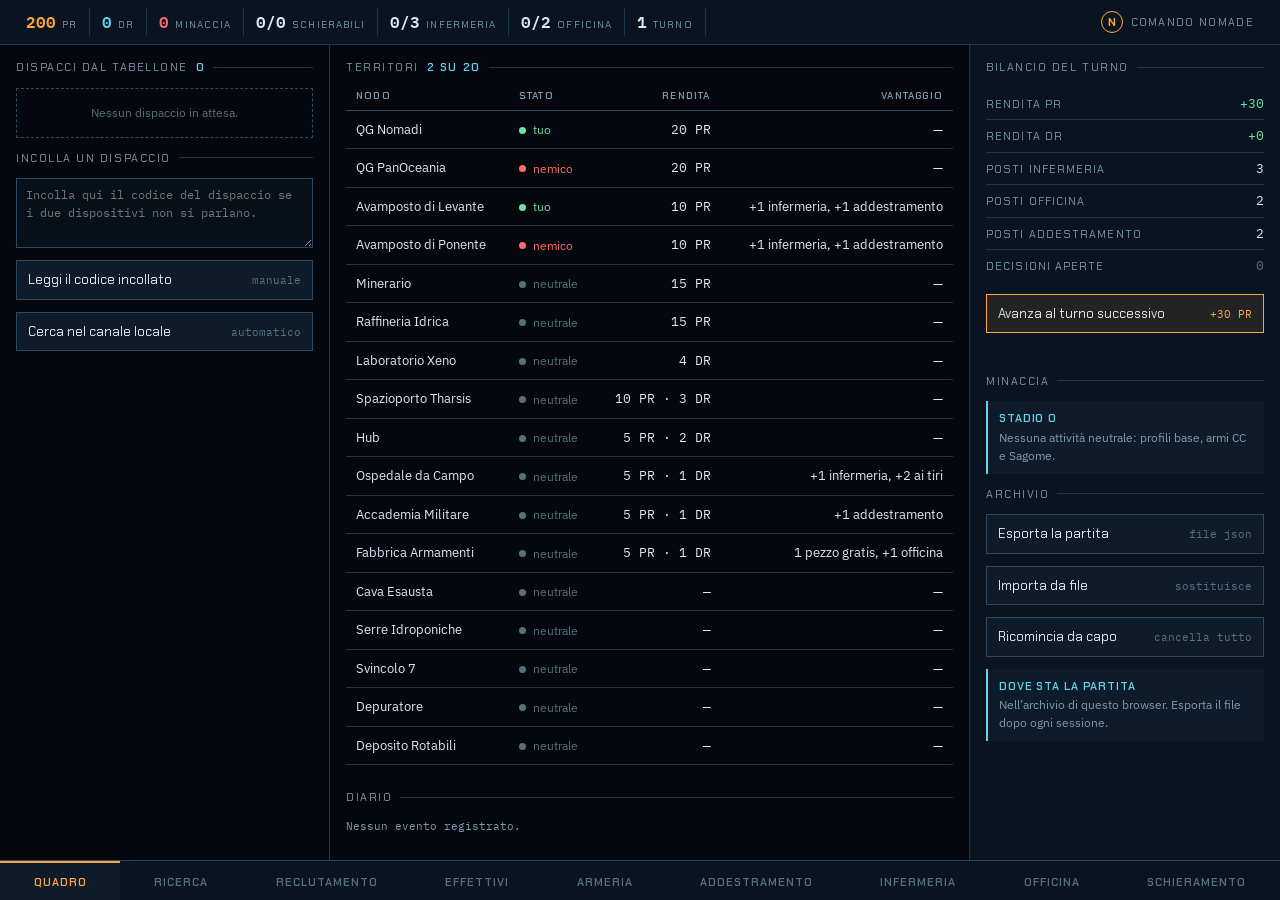
==== commit 7c4b84f8: "Rimossi file in eccesso e aggiornato il progetto" ====
--- a/nomadi/index.html
+++ b/nomadi/index.html
@@ -4,300 +4,511 @@
 <meta charset="utf-8">
 <meta name="viewport" content="width=device-width, initial-scale=1, viewport-fit=cover">
 <title>Comando Nomade — plancia di comando</title>
+<meta name="theme-color" content="#04070d">
 <link rel="preconnect" href="https://fonts.googleapis.com">
 <link rel="preconnect" href="https://fonts.gstatic.com" crossorigin>
-<link href="https://fonts.googleapis.com/css2?family=Chakra+Petch:wght@400;500;600;700&family=IBM+Plex+Sans:wght@400;500;600&display=swap" rel="stylesheet">
+<link href="https://fonts.googleapis.com/css2?family=Chakra+Petch:wght@500;600;700&family=IBM+Plex+Sans:wght@400;500;600&family=IBM+Plex+Mono:wght@500;600&display=swap" rel="stylesheet">
 <style>
-:root{--bg:#04070d;--pan:#0a1420;--pan2:#0d1a28;--line:#1d3549;--line2:#2b4a60;--fg:#dceaf3;--mut:#7f9bad;
- --cy:#63d2ea;--am:#ffa63c;--bl:#4aa8ff;--ok:#6fe0a8;--al:#ff5a48;--vi:#c9a3ff;--faz:#ffa63c;
- box-sizing:border-box;padding-top:env(safe-area-inset-top,0px);padding-bottom:env(safe-area-inset-bottom,0px)}
-*,*::before,*::after{box-sizing:inherit}
-html{-webkit-text-size-adjust:100%}
-body{margin:0;background:var(--bg);color:var(--fg);font-family:"IBM Plex Sans",system-ui,sans-serif;font-size:15px;line-height:1.55}
-h1,h2,h3,.dsp,button,th{font-family:"Chakra Petch",sans-serif}
+:root{
+  color-scheme: dark;
+  --bg:#04070d; --pan:#0a1420; --pan2:#0e1b2a; --pan3:#132436;
+  --line:#1d3549; --line2:#2b4a60;
+  --fg:#dceaf3; --mut:#7f9bad; --dim:#56717f;
+  --cy:#63d2ea; --am:#ffa63c; --ok:#6fe0a8; --no:#ff6b6b; --vi:#c9a3ff; --ar:#ff9a6e;
+  --suam:#160d01;
+  --disp:"Chakra Petch","Trebuchet MS",sans-serif;
+  --body:"IBM Plex Sans",system-ui,sans-serif;
+  --mono:"IBM Plex Mono",ui-monospace,monospace;
+}
+*,*::before,*::after{box-sizing:border-box}
+html,body{height:100%}
+body{margin:0;background:var(--bg);color:var(--fg);font-family:var(--body);font-size:14px;line-height:1.5;
+  display:flex;flex-direction:column;overflow:hidden;-webkit-font-smoothing:antialiased}
+h1,h2,h3{font-family:var(--disp);font-weight:600;margin:0;text-wrap:balance}
+button{font:inherit;color:inherit;background:none;border:0;cursor:pointer;font-family:var(--body)}
+input,select,textarea{font:inherit;color:var(--fg);background:#071018;border:1px solid var(--line2);padding:7px 9px;width:100%}
+textarea{font-family:var(--mono);font-size:12px;resize:vertical}
 :focus-visible{outline:2px solid var(--cy);outline-offset:2px}
-.wrap{max-width:1180px;margin:0 auto;padding:0 clamp(12px,3vw,24px)}
-header{border-bottom:1px solid var(--line);background:linear-gradient(180deg,#0a1726,#04070d)}
-.hbar{display:flex;flex-wrap:wrap;gap:12px;align-items:center;padding:15px 0 12px}
-h1{margin:0;font-size:1.4rem;letter-spacing:.05em;color:var(--faz)}
-.tagline{color:var(--mut);font-size:.8rem;margin:0}
-.spacer{flex:1}
-.pill{border:1px solid var(--line2);background:var(--pan);padding:5px 11px;font-size:.82rem;white-space:nowrap}
-.pill b{font-family:"Chakra Petch",sans-serif;color:var(--cy)}
-.pill.am b{color:var(--am)}.pill.vi b{color:var(--vi)}.pill.al b{color:var(--al)}
-.pill.new{border-color:var(--ok);animation:puls 2s ease-in-out infinite}
-.pill.new b{color:var(--ok)}
-@keyframes puls{0%,100%{opacity:1}50%{opacity:.55}}
-nav{display:flex;gap:2px;overflow-x:auto;border-bottom:1px solid var(--line);background:#071119}
-nav button{flex:none;background:none;border:0;border-bottom:2px solid transparent;color:var(--mut);padding:11px 15px;font-size:.9rem;cursor:pointer;letter-spacing:.03em;position:relative}
-nav button:hover{color:var(--fg)}
-nav button.on{color:var(--faz);border-bottom-color:var(--faz)}
-nav button .bollo{display:inline-block;min-width:17px;height:17px;line-height:17px;border-radius:9px;background:var(--ok);color:#04121a;font-size:.7rem;font-weight:700;margin-left:6px;padding:0 4px}
-main{padding:20px 0 70px}
-section{display:none}section.on{display:block}
-.card{border:1px solid var(--line);background:var(--pan);padding:16px;margin-bottom:16px}
-.card h2{margin:0 0 4px;font-size:1.1rem}
-.card h3{margin:18px 0 8px;color:var(--cy);letter-spacing:.1em;text-transform:uppercase;font-size:.75rem}
-.sub{color:var(--mut);font-size:.86rem;margin:0 0 12px}
-.grid{display:grid;gap:14px}
-@media(min-width:780px){.g2{grid-template-columns:1fr 1fr}}
-button.btn{background:var(--pan2);border:1px solid var(--line2);color:var(--fg);padding:7px 13px;cursor:pointer;font-size:.88rem}
-button.btn:hover:not(:disabled){border-color:var(--cy);color:var(--cy)}
-button.btn:disabled{opacity:.35;cursor:not-allowed}
-button.btn.pri{background:var(--cy);border-color:var(--cy);color:#04121a;font-weight:600}
-button.btn.ok{background:var(--ok);border-color:var(--ok);color:#04121a;font-weight:600}
-button.btn.dan{border-color:#5a2a26;color:#ff9c90}
-button.mini{background:none;border:1px solid var(--line2);color:var(--mut);width:26px;height:26px;line-height:1;cursor:pointer;font-size:.95rem;padding:0}
-button.mini:hover:not(:disabled){border-color:var(--cy);color:var(--cy)}
-button.mini:disabled{opacity:.28;cursor:not-allowed}
-input,select,textarea{background:#061019;border:1px solid var(--line2);color:var(--fg);padding:7px 9px;font:inherit;font-size:.88rem;width:100%}
-textarea{min-height:76px;font-family:ui-monospace,monospace;font-size:.78rem}
-label.f{display:block;font-size:.74rem;color:var(--mut);margin-bottom:4px;letter-spacing:.06em;text-transform:uppercase}
-.row{display:flex;gap:8px;flex-wrap:wrap;align-items:flex-end}
-.row>div{flex:1 1 120px}
-table{width:100%;border-collapse:collapse;font-size:.88rem}
-th,td{text-align:left;padding:7px 8px;border-bottom:1px solid var(--line);vertical-align:middle}
-th{color:var(--mut);font-weight:600;font-size:.72rem;letter-spacing:.09em;text-transform:uppercase;border-bottom:1px solid var(--line2)}
-td.n,th.n{text-align:right;font-variant-numeric:tabular-nums}
-.scroll{overflow-x:auto}
-tr.dead td{opacity:.42}
-.tag{display:inline-block;border:1px solid var(--line2);padding:1px 7px;font-size:.72rem;color:var(--mut)}
-.tag.att{border-color:#2d5a44;color:var(--ok)}.tag.inf{border-color:#5a4a26;color:var(--am)}
-.tag.add{border-color:#2f4a6a;color:var(--bl)}.tag.mor{border-color:#5a2a26;color:var(--al)}
-.tag.prod{border-color:#4a3a6a;color:var(--vi)}
-.mal{display:flex;gap:3px;align-items:center}
-.mal i{font-style:normal;width:17px;text-align:center;color:var(--am);font-variant-numeric:tabular-nums}
-.chip{border:1px solid var(--line2);background:var(--pan2);padding:4px 9px;font-size:.78rem;cursor:pointer;color:var(--mut)}
-.chip.on{border-color:var(--cy);color:var(--cy)}
-.chip:disabled{opacity:.3;cursor:not-allowed}
-.chips{display:flex;gap:6px;flex-wrap:wrap}
-.treewrap{overflow-x:auto;border:1px solid var(--line);background:#061019;padding:6px}
-.treewrap svg{display:block;width:100%;min-width:900px;height:auto}
-.tn-box{cursor:default}
-.tn-box.can{cursor:pointer}
-.tn-box rect{fill:#0c1825;stroke:var(--line2);stroke-width:1.6}
-.tn-box.done rect{fill:#0a1d17;stroke:#2d5a44;stroke-width:2}
-.tn-box.can rect{stroke-width:2}
-.tn-box.lock{opacity:.42}
-.tn-box .tt{fill:#e6f1f8;font-family:"Chakra Petch",sans-serif;font-size:14px;font-weight:600}
-.tn-box .tc{font-family:"Chakra Petch",sans-serif;font-size:13px;font-weight:700}
-.tn-box.can:hover rect{stroke:var(--cy)}
-.tlink{fill:none;stroke:var(--line2);stroke-width:1.6;opacity:.7}
-.tlink.on{stroke:#2d5a44;opacity:1}
-.ttier{fill:var(--mut);font-family:"Chakra Petch",sans-serif;font-size:11px;letter-spacing:.18em}
-.log{max-height:300px;overflow-y:auto;font-size:.84rem}
-.log div{padding:5px 0;border-bottom:1px solid var(--line)}
-.log b{color:var(--cy);font-family:"Chakra Petch",sans-serif}
-.note{border:1px solid var(--line);border-left:3px solid var(--am);padding:10px 12px;font-size:.85rem;color:var(--mut);margin:12px 0}
-.disp{border:1px solid var(--ok);background:#0a1d17;padding:14px;margin-bottom:12px}
-.disp h3{margin:0 0 6px;color:var(--ok);font-size:.78rem;letter-spacing:.1em;text-transform:uppercase}
-.disp .tit{font-family:"Chakra Petch",sans-serif;font-size:1.05rem;margin-bottom:6px}
-.disp ul{margin:8px 0 12px;padding-left:18px;font-size:.87rem}
-.disp li{margin-bottom:3px}
-.empty{color:var(--mut);font-size:.88rem;padding:14px 0}
-pre{background:#061019;border:1px solid var(--line2);padding:11px;overflow:auto;font-size:.78rem;max-height:250px;color:#bcd6e6}
-.pa{color:var(--ok);font-family:"Chakra Petch",sans-serif}
-.ab{display:flex;flex-wrap:wrap;gap:6px}
-.ab span{border:1px solid var(--line2);padding:2px 7px;font-size:.74rem;color:var(--mut)}
-.ab span.hw{border-color:#2f4a6a;color:var(--bl)}
-.ab span.sw{border-color:#2d5a44;color:var(--ok)}
-@media (prefers-reduced-motion:reduce){*{animation:none!important;transition:none!important}}
+.num{font-family:var(--mono);font-variant-numeric:tabular-nums}
+
+/* striscia risorse */
+.risorse{flex:0 0 auto;background:var(--pan);border-bottom:1px solid var(--line);display:flex;align-items:center;
+  overflow-x:auto;scrollbar-width:none;padding-block:8px;padding-inline:14px}
+.risorse::-webkit-scrollbar{display:none}
+.ris{display:flex;align-items:baseline;gap:6px;padding:2px 12px;border-right:1px solid var(--line);white-space:nowrap}
+.ris b{font-family:var(--mono);font-size:16px;font-weight:600;font-variant-numeric:tabular-nums}
+.ris span{font-family:var(--disp);font-size:10px;letter-spacing:.11em;text-transform:uppercase;color:var(--mut)}
+.ris-pr b{color:var(--am)} .ris-dr b{color:var(--cy)} .ris-min b{color:var(--no)}
+.fazione{margin-left:auto;display:flex;align-items:center;gap:8px;padding-left:14px;white-space:nowrap;border:0}
+.fazione span{font-family:var(--disp);font-size:11px;letter-spacing:.12em;text-transform:uppercase}
+.sigillo{width:22px;height:22px;border:1.5px solid var(--am);border-radius:50%;display:grid;place-items:center;
+  font-family:var(--disp);font-size:11px;font-weight:700;color:var(--am)}
+
+/* corpo a colonne */
+.corpo{flex:1 1 auto;min-height:0;display:grid;grid-template-columns:minmax(0,1fr);overflow:hidden}
+.schermo{display:none;min-height:0;overflow:hidden}
+.schermo.attiva{display:grid}
+@media (min-width:900px){
+  .schermo.attiva{grid-template-columns:minmax(260px,330px) minmax(0,1fr) minmax(250px,310px)}
+  .schermo.attiva.due{grid-template-columns:minmax(0,1fr) minmax(290px,370px)}
+}
+.col{min-width:0;min-height:0;overflow-y:auto;border-right:1px solid var(--line);padding:14px 16px 24px;
+  display:flex;flex-direction:column;gap:12px}
+.col:last-child{border-right:0}
+.col-az{background:var(--pan)}
+@media (max-width:899px){
+  .schermo.attiva{grid-template-columns:minmax(0,1fr);grid-auto-rows:max-content;overflow-y:auto}
+  .col{overflow-y:visible;border-right:0;border-bottom:1px solid var(--line)}
+}
+.titoletto{font-family:var(--disp);font-size:11px;letter-spacing:.14em;text-transform:uppercase;color:var(--mut);
+  display:flex;align-items:center;gap:8px}
+.titoletto::after{content:"";flex:1;height:1px;background:var(--line)}
+.titoletto b{color:var(--cy);font-weight:600}
+
+.nota{border-left:2px solid var(--cy);background:var(--pan2);padding:9px 11px;font-size:12px;color:var(--mut)}
+.nota b{color:var(--cy);font-weight:600;font-family:var(--disp);font-size:11px;letter-spacing:.08em;
+  text-transform:uppercase;display:block;margin-bottom:2px}
+.msg{font-size:12px;color:var(--am);min-height:1.3em}
+
+.ling{display:flex;gap:2px;flex-wrap:wrap}
+.ling button{flex:1 1 auto;min-width:58px;padding:7px 9px;background:var(--pan2);border-bottom:2px solid transparent;
+  font-family:var(--disp);font-size:11px;font-weight:600;letter-spacing:.08em;text-transform:uppercase;color:var(--dim)}
+.ling button:hover{color:var(--mut)}
+.ling button[aria-pressed="true"]{background:var(--am);color:var(--suam);border-bottom-color:var(--am)}
+
+/* elenco */
+.elenco{display:flex;flex-direction:column;gap:3px}
+.voce{display:grid;grid-template-columns:1fr auto auto;align-items:center;gap:9px;width:100%;text-align:left;
+  background:var(--pan2);border:1px solid transparent;border-left:3px solid var(--line);padding:9px 10px}
+.voce:hover{background:var(--pan3);border-left-color:var(--line2)}
+.voce .et{min-width:0}
+.voce .nome{font-family:var(--disp);font-size:14px;font-weight:500;overflow-wrap:anywhere}
+.voce .sotto{font-size:11px;color:var(--dim);margin-top:1px;overflow-wrap:anywhere}
+.voce .costo{font-family:var(--mono);font-size:13px;color:var(--mut);white-space:nowrap}
+.voce .qta{font-family:var(--mono);font-size:12px;min-width:26px;text-align:center;padding:2px 5px;
+  background:#071018;border:1px solid var(--line);color:var(--mut)}
+.voce[aria-selected="true"]{background:var(--am);border-color:var(--am);border-left-color:#ffe0ac;color:var(--suam)}
+.voce[aria-selected="true"] .nome{color:var(--suam)}
+.voce[aria-selected="true"] .sotto{color:rgba(12,10,2,.72)}
+.voce[aria-selected="true"] .costo{display:none}
+.voce[aria-selected="true"] .qta{background:rgba(12,10,2,.2);border-color:rgba(12,10,2,.35);color:var(--suam)}
+.voce[aria-selected="true"] .stato{color:var(--suam)}
+.agisci{display:none;font-family:var(--disp);font-size:11px;font-weight:700;letter-spacing:.09em;text-transform:uppercase;
+  background:var(--suam);color:var(--am);padding:6px 11px;white-space:nowrap}
+.voce[aria-selected="true"] .agisci{display:block}
+.voce.bloccata{opacity:.4;cursor:not-allowed}
+.voce.cara{border-left-color:var(--no)} .voce.cara .costo{color:var(--no)}
+.voce.fatta{border-left-color:var(--ok)}
+.voce.fatta .nome{color:var(--ok)} .voce.fatta .costo{color:var(--ok)}
+.voce.macchina{border-left-color:var(--vi)}
+.voce.fuori{border-left-color:var(--ar)}
+.voce.scelto{border-left-color:var(--ok);background:var(--pan3)}
+
+/* dettaglio */
+.scheda{background:var(--pan2);border:1px solid var(--line);padding:14px;display:flex;flex-direction:column;gap:12px}
+.scheda h2{font-size:19px}
+.occhiello{font-family:var(--disp);font-size:10px;letter-spacing:.16em;text-transform:uppercase;color:var(--cy)}
+.scheda p{margin:0;color:var(--mut);font-size:13px;max-width:62ch}
+.datafila{display:flex;flex-direction:column}
+.datafila .r{display:flex;justify-content:space-between;align-items:baseline;gap:14px;padding:6px 0;
+  border-bottom:1px solid var(--line)}
+.datafila .r:last-child{border-bottom:0}
+.datafila .e{font-family:var(--disp);font-size:11px;letter-spacing:.1em;text-transform:uppercase;color:var(--mut)}
+.datafila .v{font-family:var(--mono);font-size:13px;font-variant-numeric:tabular-nums;text-align:right}
+.datafila .v.sp{color:var(--am)} .datafila .v.no{color:var(--dim)} .datafila .v.ok{color:var(--ok)}
+.datafila .v.ko{color:var(--no)}
+.sblocchi{display:flex;flex-direction:column;gap:7px}
+.sblocco{display:flex;align-items:flex-start;gap:9px;font-size:13px}
+.sblocco .pit{flex:0 0 auto;width:7px;height:7px;margin-top:6px;background:var(--cy)}
+.sblocco.cls .pit{background:var(--vi)} .sblocco.mun .pit{background:var(--am)} .sblocco.eff .pit{background:var(--ok)}
+.sblocco em{font-style:normal;font-family:var(--disp);font-size:10px;letter-spacing:.1em;text-transform:uppercase;
+  color:var(--dim);display:block}
+.prereq{display:flex;align-items:center;flex-wrap:wrap;font-family:var(--disp);font-size:11px}
+.prereq .nodo{border:1px solid var(--line2);padding:4px 9px}
+.prereq .nodo.ok{border-color:var(--ok);color:var(--ok)}
+.prereq .nodo.qui{border-color:var(--am);color:var(--am);background:rgba(255,166,60,.1)}
+.prereq .arco{width:16px;height:1px;background:var(--line2)}
+
+.attr{display:grid;grid-template-columns:repeat(auto-fit,minmax(64px,1fr));gap:1px;background:var(--line)}
+.attr div{background:var(--pan2);padding:8px 9px}
+.attr .et{font-family:var(--disp);font-size:10px;letter-spacing:.1em;color:var(--mut);text-transform:uppercase}
+.attr .va{font-family:var(--mono);font-size:19px;font-variant-numeric:tabular-nums;line-height:1.15;margin-top:2px}
+.attr .va s{text-decoration:none;color:var(--dim);font-size:12px}
+.attr .va u{text-decoration:none;color:var(--no);font-size:12px;margin-left:1px}
+.attr .va.mal{color:var(--no)}
+
+/* code */
+.coda{display:flex;flex-direction:column;gap:8px}
+.lavoro{background:var(--pan2);border:1px solid var(--line);padding:10px 11px;display:flex;flex-direction:column;gap:8px}
+.lavoro .riga{display:flex;align-items:center;justify-content:space-between;gap:9px}
+.lavoro .nome{font-family:var(--disp);font-size:13px;font-weight:500;min-width:0;overflow-wrap:anywhere}
+.lavoro .resto{font-family:var(--mono);font-size:11px;color:var(--mut);white-space:nowrap}
+.barra{height:5px;background:#071018;border:1px solid var(--line);position:relative;overflow:hidden}
+.barra i{position:absolute;inset:0 auto 0 0;display:block;background:var(--cy)}
+.barra.am i{background:var(--am)} .barra.vi i{background:var(--vi)}
+.mini{width:22px;height:22px;display:grid;place-items:center;border:1px solid var(--line2);font-size:12px;line-height:1}
+.mini.x{color:var(--no)} .mini.x:hover{border-color:var(--no);background:rgba(255,107,107,.12)}
+.vuoto{border:1px dashed var(--line2);padding:15px 12px;text-align:center;color:var(--dim);font-size:12px}
+
+/* slot e magazzino */
+.slotfila{display:grid;grid-template-columns:repeat(auto-fit,minmax(114px,1fr));gap:8px}
+.slot{background:var(--pan2);border:1px solid var(--line);padding:9px 10px;min-height:60px;text-align:left;
+  display:flex;flex-direction:column;justify-content:space-between;gap:5px;width:100%}
+.slot em{font-style:normal;font-family:var(--disp);font-size:9px;letter-spacing:.13em;text-transform:uppercase;color:var(--dim)}
+.slot b{font-family:var(--disp);font-size:13px;font-weight:500}
+.slot.libero{border-style:dashed;align-items:center;justify-content:center}
+.slot.libero b{color:var(--line2);font-size:11px;letter-spacing:.13em;text-transform:uppercase}
+.slot.hw{border-left:2px solid var(--vi)} .slot.sw{border-left:2px solid var(--cy)}
+.slot.hw:hover,.slot.pil:hover{border-color:var(--no)}
+.slot.pil{border-left:2px solid var(--am)}
+.griglia{display:grid;grid-template-columns:repeat(auto-fill,minmax(86px,1fr));gap:5px}
+.cella{position:relative;background:var(--pan2);border:1px solid var(--line);padding:19px 7px 19px;min-height:64px;
+  text-align:left;display:flex;align-items:flex-end;width:100%}
+.cella:hover{border-color:var(--line2);background:var(--pan3)}
+.cella span{font-family:var(--disp);font-size:11px;line-height:1.25;overflow-wrap:anywhere}
+.cella b{position:absolute;top:4px;left:6px;font-family:var(--mono);font-size:11px;color:var(--am)}
+.cella u{position:absolute;bottom:4px;left:7px;right:7px;text-decoration:none;font-family:var(--mono);font-size:10px;color:var(--dim)}
+.cella.tuttoasseg u{color:var(--ar)}
+.cella[aria-pressed="true"]{border-color:var(--am);background:rgba(255,166,60,.12)}
+
+/* matrice addestramento */
+.matrice{display:grid;grid-template-columns:repeat(auto-fill,minmax(190px,1fr));gap:4px}
+.abil{background:var(--pan2);border:1px solid var(--line);padding:9px 10px;text-align:left;
+  display:flex;flex-direction:column;gap:3px;min-height:62px;justify-content:center}
+.abil b{font-family:var(--disp);font-size:13px;font-weight:500}
+.abil small{font-size:11px;color:var(--dim)}
+.abil .fonte{font-family:var(--mono);font-size:10px;color:var(--cy);overflow-wrap:anywhere}
+.abil:hover{border-color:var(--line2);background:var(--pan3)}
+.abil.presa{border-color:var(--ok);background:rgba(111,224,168,.08)}
+.abil.presa b{color:var(--ok)}
+.abil.scelta{background:var(--am);border-color:var(--am)}
+.abil.scelta b,.abil.scelta small,.abil.scelta .fonte{color:var(--suam)}
+.abil.chiusa{opacity:.32;border-style:dashed;cursor:not-allowed}
+
+/* perdite */
+.perdite{display:flex;gap:6px;overflow-x:auto;padding-bottom:4px}
+.ferito{flex:0 0 auto;width:152px;background:var(--pan2);border:1px solid var(--line)}
+.ferito .cap{padding:4px 8px;font-family:var(--disp);font-size:10px;font-weight:700;letter-spacing:.08em;
+  text-transform:uppercase;display:flex;justify-content:space-between;gap:6px;color:var(--suam)}
+.ferito.lieve .cap{background:var(--am)} .ferito.grave .cap{background:var(--ar)}
+.ferito.crit .cap{background:var(--no)} .ferito.sano .cap{background:var(--ok)}
+.ferito.mecc .cap{background:var(--vi)}
+.ferito.morto{border-color:var(--no)} .ferito.morto .cap{background:#45121a;color:var(--no)}
+.ferito .corpo2{padding:8px;display:flex;flex-direction:column;gap:2px}
+.ferito .n{font-family:var(--disp);font-size:13px;font-weight:500}
+.ferito .c{font-size:11px;color:var(--dim)}
+.tiri{display:flex;gap:4px;margin-top:6px;flex-wrap:wrap}
+.tiri .t{font-family:var(--mono);font-size:10px;padding:1px 5px;border:1px solid var(--line2);color:var(--mut)}
+.tiri .t.ok{border-color:var(--ok);color:var(--ok)}
+.tiri .t.ko{border-color:var(--no);color:var(--no)}
+
+/* tabella */
+.tabwrap{overflow-x:auto}
+table{border-collapse:collapse;width:100%;min-width:440px;font-size:13px}
+th{font-family:var(--disp);font-size:10px;letter-spacing:.12em;text-transform:uppercase;color:var(--mut);
+  text-align:left;font-weight:600;padding:0 10px 7px;border-bottom:1px solid var(--line2)}
+th.dx,td.dx{text-align:right}
+td{padding:9px 10px;border-bottom:1px solid var(--line);vertical-align:middle}
+tbody tr:hover{background:var(--pan2)}
+.chi{font-family:var(--disp);font-weight:500}
+.chi small{display:block;font-family:var(--body);font-size:11px;color:var(--dim);font-weight:400}
+.stato{display:inline-flex;align-items:center;gap:7px;font-size:12px;white-space:nowrap}
+.stato::before{content:"";width:7px;height:7px;border-radius:50%;flex:0 0 auto;background:currentColor}
+.s-ok{color:var(--ok)} .s-cura{color:var(--am)} .s-grave{color:var(--ar)} .s-crit{color:var(--no)}
+.s-off{color:var(--vi)} .s-nopil{color:var(--am)} .s-via{color:var(--dim)}
+.turni{font-family:var(--mono);font-variant-numeric:tabular-nums}
+.malusino{font-family:var(--mono);font-size:11px;color:var(--no)}
+
+/* chip di esito */
+.chips{display:flex;gap:3px;flex-wrap:wrap}
+.chip{border:1px solid var(--line2);background:var(--pan2);padding:4px 8px;font-family:var(--disp);font-size:11px;
+  letter-spacing:.04em;white-space:nowrap}
+.chip:hover{border-color:var(--line2);background:var(--pan3)}
+.chip.on{background:var(--am);border-color:var(--am);color:var(--suam);font-weight:600}
+.chip.on.ko{background:var(--no);border-color:var(--no);color:#fff}
+
+/* decisione */
+.decisione{border:1px solid var(--no);background:rgba(255,107,107,.07);padding:13px;display:flex;flex-direction:column;gap:11px}
+.decisione.mecc{border-color:var(--vi);background:rgba(201,163,255,.07)}
+.decisione h3{font-size:14px;color:var(--no);display:flex;align-items:center;gap:8px}
+.decisione.mecc h3{color:var(--vi)}
+.decisione h3::before{content:"!";width:17px;height:17px;flex:0 0 auto;border:1px solid currentColor;border-radius:50%;
+  display:grid;place-items:center;font-size:11px}
+.decisione p{margin:0;font-size:12px;color:var(--mut)}
+.scelte{display:flex;flex-direction:column;gap:6px}
+.scelta{border:1px solid var(--line2);background:var(--pan2);padding:9px 11px;text-align:left;
+  display:flex;justify-content:space-between;align-items:baseline;gap:12px;width:100%}
+.scelta:hover{border-color:var(--am);background:var(--pan3)}
+.scelta[disabled]{opacity:.4;cursor:not-allowed}
+.scelta .t{font-family:var(--disp);font-size:13px;min-width:0}
+.scelta .t s{display:block;text-decoration:none;font-family:var(--body);font-size:11px;color:var(--mut);font-weight:400}
+.scelta .c{font-family:var(--mono);font-size:11px;color:var(--am);white-space:nowrap}
+.scelta .c.gratis{color:var(--dim)}
+.primario{border-color:var(--am);background:rgba(255,166,60,.1)}
+
+.diario{font-family:var(--mono);font-size:11px;color:var(--mut);display:flex;flex-direction:column;gap:3px;
+  max-height:260px;overflow-y:auto}
+.diario div{border-bottom:1px solid var(--line);padding-bottom:3px}
+
+/* navigazione in basso */
+.navbar{flex:0 0 auto;background:var(--pan);border-top:1px solid var(--line2);display:flex;overflow-x:auto;scrollbar-width:none}
+.navbar::-webkit-scrollbar{display:none}
+.tab{flex:1 0 auto;min-width:86px;padding:11px 13px 10px;border-top:2px solid transparent;font-family:var(--disp);
+  font-size:11px;font-weight:600;letter-spacing:.09em;text-transform:uppercase;color:var(--dim);white-space:nowrap;position:relative}
+.tab:hover{color:var(--mut)}
+.tab[aria-current="true"]{color:var(--am);border-top-color:var(--am);background:var(--pan2)}
+.tab .pallino{position:absolute;top:7px;right:8px;min-width:15px;height:15px;border-radius:8px;background:var(--no);
+  color:#fff;font-family:var(--mono);font-size:9px;display:grid;place-items:center;padding:0 3px}
+.tab .pallino.vi{background:var(--vi);color:#1a1030}
+@media (prefers-reduced-motion:reduce){*{transition:none!important}}
 </style>
 </head>
 <body>
-
-<header>
-  <div class="wrap hbar">
-    <div><h1>Comando Nomade</h1><p class="tagline">plancia di comando · campagna Ashkar · Infinity N5</p></div>
-    <div class="spacer"></div>
-    <div class="pill">Turno <b id="p-turno">1</b></div>
-    <div class="pill am">PR <b id="p-pr">0</b></div>
-    <div class="pill vi">DR <b id="p-dr">0</b></div>
-    <div class="pill al">Minaccia <b id="p-min">0</b></div>
-    <div class="pill new" id="p-disp" style="display:none">Dispacci <b>0</b></div>
-  </div>
-  <nav class="wrap" id="nav">
-    <button data-t="quadro" class="on">Quadro</button>
-    <button data-t="roster">Roster</button>
-    <button data-t="armeria">Armeria</button>
-    <button data-t="ricerca">Ricerca</button>
-    <button data-t="infermeria">Infermeria</button>
-    <button data-t="schieramento">Schieramento</button>
-    <button data-t="dati">Dati</button>
-  </nav>
-</header>
-
-<main class="wrap">
-
-<section id="s-quadro" class="on">
-  <div id="disp-box"></div>
-  <div class="grid g2">
-    <div class="card"><h2>Situazione</h2><p class="sub" id="q-min"></p><div id="q-box"></div></div>
-    <div class="card">
-      <h2>Sblocchi attivi</h2>
-      <p class="sub">Quello che la Ricerca ti ha aperto finora.</p>
-      <div class="ab" id="q-unl"></div>
-      <h3>Nodi che controlli</h3>
-      <div class="ab" id="q-terr"></div>
+<div class="risorse">
+  <div class="ris ris-pr"><b class="num" id="k-pr">0</b><span>PR</span></div>
+  <div class="ris ris-dr"><b class="num" id="k-dr">0</b><span>DR</span></div>
+  <div class="ris ris-min"><b class="num" id="k-min">0</b><span>Minaccia</span></div>
+  <div class="ris"><b class="num" id="k-schier">0</b><span>Schierabili</span></div>
+  <div class="ris"><b class="num" id="k-inf">0/0</b><span>Infermeria</span></div>
+  <div class="ris"><b class="num" id="k-off">0/0</b><span>Officina</span></div>
+  <div class="ris"><b class="num" id="k-turno">1</b><span>Turno</span></div>
+  <div class="ris fazione"><div class="sigillo">N</div><span>Comando Nomade</span></div>
+</div>
+
+<div class="corpo">
+
+<!-- ============ QUADRO ============ -->
+<section class="schermo attiva" id="s-quadro">
+  <div class="col">
+    <div class="titoletto">Dispacci dal tabellone <b id="q-ndisp">0</b></div>
+    <div id="q-disp" class="coda"></div>
+    <div class="titoletto">Incolla un dispaccio</div>
+    <textarea id="q-codice" rows="3" placeholder="Incolla qui il codice del dispaccio se i due dispositivi non si parlano."></textarea>
+    <button class="scelta" id="q-incolla"><span class="t">Leggi il codice incollato</span><span class="c gratis">manuale</span></button>
+    <button class="scelta" id="q-canale"><span class="t">Cerca nel canale locale</span><span class="c gratis">automatico</span></button>
+    <div class="msg" id="sy-msg"></div>
+  </div>
+
+  <div class="col">
+    <div class="titoletto">Territori <b id="q-nterr">0</b></div>
+    <div class="tabwrap"><table id="q-terr"><thead><tr><th>Nodo</th><th>Stato</th><th class="dx">Rendita</th><th class="dx">Vantaggio</th></tr></thead><tbody></tbody></table></div>
+    <div class="titoletto">Diario</div>
+    <div class="diario" id="q-log"></div>
+  </div>
+
+  <div class="col col-az">
+    <div class="titoletto">Bilancio del turno</div>
+    <div class="datafila" id="q-bil"></div>
+    <button class="scelta primario" id="q-avanza"><span class="t">Avanza al turno successivo</span><span class="c" id="q-avanza-c">+0 PR</span></button>
+    <div class="msg" id="t-msg"></div>
+    <div class="titoletto">Minaccia</div>
+    <div class="nota" id="q-stadio"></div>
+    <div class="titoletto">Archivio</div>
+    <button class="scelta" id="q-esporta"><span class="t">Esporta la partita</span><span class="c gratis">file json</span></button>
+    <button class="scelta" id="q-importa"><span class="t">Importa da file</span><span class="c gratis">sostituisce</span></button>
+    <input type="file" id="q-file" accept="application/json" hidden>
+    <button class="scelta" id="q-azzera"><span class="t">Ricomincia da capo</span><span class="c gratis">cancella tutto</span></button>
+    <div class="nota" id="dati-stato"></div>
+  </div>
+</section>
+
+<!-- ============ RICERCA ============ -->
+<section class="schermo" id="s-ricerca">
+  <div class="col">
+    <div class="titoletto">Progetti <b id="rc-n">0</b></div>
+    <div class="elenco" id="rc-lista" role="listbox" aria-label="Progetti di ricerca"></div>
+  </div>
+  <div class="col"><div id="rc-det"></div></div>
+  <div class="col col-az">
+    <div class="titoletto">Dati di ricerca</div>
+    <div class="datafila" id="rc-bil"></div>
+    <div class="msg" id="rc-msg"></div>
+    <div class="titoletto">Completati <b id="rc-nfatti">0</b></div>
+    <div class="sblocchi" id="rc-fatti"></div>
+  </div>
+</section>
+
+<!-- ============ RECLUTAMENTO ============ -->
+<section class="schermo" id="s-reclute">
+  <div class="col">
+    <div class="ling" id="rl-filtri"></div>
+    <div class="titoletto">Database <b id="rl-n">0</b></div>
+    <div class="elenco" id="rl-lista" role="listbox" aria-label="Profili arruolabili"></div>
+    <div class="nota"><b>Non si arruolano</b>REM e TAG non compaiono qui: sono macchine e si costruiscono in Armeria. Il pilota sì, ed è uno solo — un unico profilo che puoi mettere ai comandi di qualunque scafo, uno per volta.</div>
+  </div>
+  <div class="col"><div id="rl-det"></div></div>
+  <div class="col col-az">
+    <div class="titoletto">Lista di fazione</div>
+    <div class="datafila" id="rl-lim"></div>
+    <div class="titoletto">Nome proprio</div>
+    <input id="rl-nome" placeholder="Dai un nome alla miniatura" autocomplete="off">
+    <div class="datafila" id="rl-costo"></div>
+    <button class="scelta primario" id="rl-arruola"><span class="t">Arruola</span><span class="c" id="rl-arruola-c">—</span></button>
+    <div class="msg" id="r-msg"></div>
+    <div class="titoletto">Memoriale</div>
+    <div class="datafila" id="rl-mem"></div>
+  </div>
+</section>
+
+<!-- ============ EFFETTIVI ============ -->
+<section class="schermo" id="s-effettivi">
+  <div class="col">
+    <div class="ling" id="ef-filtri"></div>
+    <div class="titoletto">In forza <b id="ef-n">0</b></div>
+    <div class="elenco" id="ef-lista" role="listbox" aria-label="Unità in forza"></div>
+  </div>
+  <div class="col"><div id="ef-det"></div></div>
+  <div class="col col-az">
+    <div class="titoletto">Disponibilità</div>
+    <div class="datafila" id="ef-disp"></div>
+    <div id="ef-az"></div>
+    <div class="msg" id="ef-msg"></div>
+  </div>
+</section>
+
+<!-- ============ ARMERIA ============ -->
+<section class="schermo" id="s-armeria">
+  <div class="col">
+    <div class="ling" id="am-filtri"></div>
+    <div class="titoletto">Produci <b id="am-sconto">—</b></div>
+    <div class="elenco" id="am-lista" role="listbox" aria-label="Catalogo di produzione"></div>
+  </div>
+  <div class="col">
+    <div id="am-det"></div>
+    <div class="titoletto">Magazzino <b id="am-mag-n">0</b></div>
+    <div class="griglia" id="am-mag"></div>
+    <div class="nota"><b>Un pezzo, un portatore</b>Ogni oggetto del magazzino è un esemplare fisico: o è libero o è addosso a qualcuno. Il numero in alto dice quanti ne possiedi, quello in basso quanti puoi ancora assegnare.</div>
+  </div>
+  <div class="col col-az">
+    <div class="titoletto">In produzione</div>
+    <div class="coda" id="am-coda"></div>
+    <div class="titoletto">Bilancio</div>
+    <div class="datafila" id="am-bil"></div>
+    <button class="scelta primario" id="am-produci"><span class="t">Produci</span><span class="c" id="am-produci-c">—</span></button>
+    <div class="msg" id="am-msg"></div>
+  </div>
+</section>
+
+<!-- ============ ADDESTRAMENTO ============ -->
+<section class="schermo" id="s-addestramento">
+  <div class="col">
+    <div class="titoletto">Chi addestri <b id="ad-n">0</b></div>
+    <div class="elenco" id="ad-lista" role="listbox" aria-label="Truppe addestrabili"></div>
+    <div class="titoletto">Posti</div>
+    <div class="datafila" id="ad-slot"></div>
+  </div>
+  <div class="col">
+    <div class="nota"><b>Il limite dell'addestramento</b>Si insegna solo un'abilità che esiste già su un profilo della stessa classificazione nella tua fazione. Sotto ogni casella c'è il profilo da cui viene presa: se nel database non la possiede nessuno, la casella resta chiusa.</div>
+    <div class="titoletto">Abilità insegnabili <b id="ad-nab">0</b></div>
+    <div class="matrice" id="ad-matrice"></div>
+  </div>
+  <div class="col col-az">
+    <div class="titoletto">Scelta in corso</div>
+    <div id="ad-det"></div>
+    <div class="msg" id="ad-msg"></div>
+    <div class="titoletto">Cancellare un malus</div>
+    <div class="scelte" id="ad-malus"></div>
+  </div>
+</section>
+
+<!-- ============ INFERMERIA ============ -->
+<section class="schermo" id="s-infermeria">
+  <div class="col">
+    <div class="titoletto">Dopo la partita <b>segna com'è finita per ciascuno</b></div>
+    <div class="tabwrap"><table id="t-dopo"><thead><tr><th>Effettivo</th><th>Com'è finita</th><th class="dx">Curato poi ricaduto</th></tr></thead><tbody></tbody></table></div>
+    <div class="scelte">
+      <button class="scelta" id="d-doc"><span class="t">Dottore o Paramedico vivo a fine partita<s>+3 a Stabilizzazione e Ripresa</s></span><span class="c gratis">modificatore</span></button>
+      <button class="scelta primario" id="d-risolvi"><span class="t">Risolvi le perdite</span><span class="c">tira</span></button>
     </div>
-  </div>
-  <div class="card"><h2>Registro</h2><div class="log" id="log"></div></div>
+    <div class="titoletto">Esito</div>
+    <div class="perdite" id="d-esito"></div>
+    <div class="nota"><b>Come si decide la sorte</b>Chi è rimosso dal tavolo è morto, senza tiro. Chi resta Incosciente tira Stabilizzazione: 1d20 pari o inferiore a 10. Fallita è ferito grave e si ferma lì; superata tira Ripresa con lo stesso bersaglio — fallita è ferito lieve, superata è in piedi per la missione dopo.</div>
+  </div>
+  <div class="col col-az">
+    <div id="i-pend"></div>
+    <div class="titoletto">Ricoverati</div>
+    <div class="tabwrap"><table id="t-letti" style="min-width:320px"><thead><tr><th>Effettivo</th><th>Stato</th><th class="dx">Turni</th></tr></thead><tbody></tbody></table></div>
+    <div class="titoletto">Capienza</div>
+    <div class="datafila" id="i-cap"></div>
+    <div class="nota"><b>In infermeria non si muore</b>Il roster si perde solo sul tavolo, o per una tua firma. Un ferito aspetta i suoi turni e torna: l'unico modo di cancellarlo è il congedo.</div>
+  </div>
 </section>
 
-<section id="s-roster">
-  <div class="card">
-    <h2>Arruolamento</h2>
-    <p class="sub">Costo, statistiche, armi ed equipaggiamento vengono dal database di fazione. Le reclute entrano con −2 su BS, WIP, PH e ARM, e concedono +2 al Tiro Salvezza avversario.</p>
-    <div class="row">
-      <div style="flex:2 1 220px"><label class="f">Cerca profilo</label><input id="r-cerca" placeholder="alguacil, hacker, hmg…"></div>
-      <div style="flex:3 1 320px"><label class="f">Profilo</label><select id="r-prof"></select></div>
-      <div><label class="f">Nome proprio</label><input id="r-nome" placeholder="Vasquez"></div>
-      <div style="flex:0 0 136px"><label class="f">Costo</label><input id="r-costo" value="—" readonly></div>
-      <div style="flex:0 0 auto"><button class="btn pri" id="btn-arruola">Arruola</button></div>
+<!-- ============ OFFICINA ============ -->
+<section class="schermo due" id="s-officina">
+  <div class="col">
+    <div class="titoletto">Parco macchine <b id="of-n">0</b></div>
+    <div class="tabwrap"><table id="t-macchine"><thead><tr><th>Macchina</th><th>Stato</th><th class="dx">Turni</th><th class="dx">Azione</th></tr></thead><tbody></tbody></table></div>
+    <div class="titoletto">In riparazione</div>
+    <div class="coda" id="of-coda"></div>
+    <div class="nota"><b>Scafo e pilota sono due cose</b>Quando un TAG viene distrutto il pilota ne esce e risolve le Perdite per conto suo, come qualunque fante. Se sopravvive, dal turno dopo può salire su un altro scafo portandosi dietro grado, PA e abilità. Lo scafo invece resta qui e si ricostruisce a metà del costo di produzione.</div>
+  </div>
+  <div class="col col-az">
+    <div id="of-det"></div>
+    <div class="msg" id="of-msg"></div>
+    <div class="titoletto">Capienza</div>
+    <div class="datafila" id="of-cap"></div>
+    <div class="titoletto">Tariffe</div>
+    <div class="datafila">
+      <div class="r"><span class="e">REM danneggiato</span><span class="v">5 PR · 1 turno</span></div>
+      <div class="r"><span class="e">TAG danneggiato</span><span class="v">10 PR · 2 turni</span></div>
+      <div class="r"><span class="e">Urgenza</span><span class="v ko">costo doppio, subito</span></div>
+      <div class="r"><span class="e">Ricostruzione</span><span class="v sp">metà dei punti</span></div>
+      <div class="r"><span class="e">Smontaggio</span><span class="v ok">rende metà</span></div>
     </div>
-    <div class="note" id="r-prev">Scegli un profilo dalla tendina.</div>
-    <p class="sub" id="r-msg" style="margin:0"></p>
-  </div>
-  <div class="card">
-    <h2>Truppe</h2>
-    <div class="chips" style="margin-bottom:12px">
-      <button class="chip on" data-rf="tutte">Tutte</button>
-      <button class="chip" data-rf="vive">Solo vive</button>
-      <button class="chip" data-rf="att">Schierabili</button>
-      <button class="chip" data-rf="vet">Veterani</button>
-    </div>
-    <div class="scroll"><table id="t-roster"><thead><tr>
-      <th>Nome</th><th>Profilo</th><th class="n">Costo</th><th>Stato</th><th class="n">PA</th>
-      <th>BS</th><th>WIP</th><th>PH</th><th>ARM</th><th>Salv.</th><th>Dotazione</th><th></th>
-    </tr></thead><tbody></tbody></table></div>
-    <p class="sub" style="margin-top:10px">In ambra i punti di malus residui: il meno ne toglie uno spendendo 1 PA. A zero su tutte e cinque le voci il Trooper è Veterano.</p>
-  </div>
-  <div class="card" id="c-addestra" style="display:none">
-    <h2>Centro di Addestramento</h2>
-    <p class="sub" id="a-sub"></p>
-    <div class="row">
-      <div><label class="f">Trooper</label><select id="ad-chi"></select></div>
-      <div><label class="f">Abilità permanente</label><select id="ad-ab"></select></div>
-      <div style="flex:0 0 auto"><button class="btn pri" id="btn-addestra">Manda in addestramento — 10 PR</button></div>
-    </div>
   </div>
 </section>
 
-<section id="s-armeria">
-  <div class="card">
-    <h2>Officina</h2>
-    <p class="sub">Fabbrica un pezzo spendendo PR. Il pezzo entra in magazzino al turno successivo; con la Fabbrica Armamenti controllata costa 3 PR in meno ed è pronto subito.</p>
-    <div class="row">
-      <div style="flex:3 1 300px"><label class="f">Pezzo</label><select id="a-nome"></select></div>
-      <div style="flex:0 0 150px"><label class="f">Costo</label><input id="a-costo" value="—" readonly></div>
-      <div style="flex:0 0 auto"><button class="btn pri" id="btn-produci">Metti in produzione</button></div>
-      <div style="flex:0 0 auto"><button class="btn" id="btn-bottino">Registra bottino</button></div>
-    </div>
-    <p class="sub" id="a-msg" style="margin:10px 0 0"></p>
-  </div>
-  <div class="card" id="c-coda" style="display:none">
-    <h2>In produzione</h2>
-    <div class="scroll"><table id="t-coda"><thead><tr><th>Pezzo</th><th>Classe</th><th class="n">Speso</th><th>Pronto</th><th></th></tr></thead><tbody></tbody></table></div>
-  </div>
-  <div class="card">
-    <h2>Magazzino</h2>
-    <div class="scroll"><table id="t-armeria"><thead><tr>
-      <th>Pezzo</th><th>Classe</th><th>Assegnato a</th><th>Origine</th><th></th>
-    </tr></thead><tbody></tbody></table></div>
+<!-- ============ SCHIERAMENTO ============ -->
+<section class="schermo" id="s-schieramento">
+  <div class="col">
+    <div class="titoletto">Chi scende in campo <b id="sc-n">0</b></div>
+    <div class="elenco" id="sc-lista" role="listbox" aria-label="Unità schierabili"></div>
+  </div>
+  <div class="col">
+    <div class="titoletto">Lista composta</div>
+    <div class="tabwrap"><table id="t-lista"><thead><tr><th>Unità</th><th>Armi e dotazione</th><th class="dx">Punti</th><th class="dx">SWC</th></tr></thead><tbody></tbody></table></div>
+    <div class="titoletto">Codice per il calcolatore</div>
+    <textarea id="sc-codice" rows="4" readonly></textarea>
+  </div>
+  <div class="col col-az">
+    <div class="titoletto">Vincoli</div>
+    <div class="datafila" id="sc-lim"></div>
+    <button class="scelta primario" id="sc-invia"><span class="t">Manda al calcolatore</span><span class="c" id="sc-invia-c">0 unità</span></button>
+    <button class="scelta" id="sc-campo"><span class="t">Manda al tabellone</span><span class="c" id="sc-campo-c">0 unità</span></button>
+    <button class="scelta" id="sc-copia"><span class="t">Copia il codice</span><span class="c gratis">appunti</span></button>
+    <div class="msg" id="sc-msg"></div>
+    <div class="nota"><b>Due destinazioni diverse</b>Il calcolatore riceve la lista per tirare i dadi in partita. Il tabellone riceve chi scende in campo con addosso il suo equipaggiamento, e serve al Campo di battaglia: è lì che si segnano i caduti e si decide chi raccoglie cosa.</div>
   </div>
 </section>
 
-<section id="s-ricerca">
-  <div class="card">
-    <h2>Albero tecnologico</h2>
-    <p class="sub">Un progetto per volta, pagato in Dati di Ricerca. Ogni nodo apre classi d'arma, dotazioni assegnabili o tipologie di unità arruolabili. Tocca un nodo per sbloccarlo.</p>
-    <div class="treewrap"><svg id="tech" viewBox="0 0 1200 700" role="img" aria-label="Albero tecnologico"></svg></div>
-    <div class="ab" style="margin-top:12px"><span class="sw">sbloccato</span><span class="hw">disponibile</span><span>bloccato</span></div>
-    <p class="sub" id="tech-msg" style="margin-top:10px"></p>
-  </div>
-</section>
-
-<section id="s-infermeria">
-  <div class="card">
-    <h2>Dopo-partita</h2>
-    <p class="sub">Segna com'è finita per ogni Trooper schierato, poi risolvi: prima il tiro perdite, poi i Punti Addestramento a chi è rimasto in piedi.</p>
-    <div class="row" style="margin-bottom:12px">
-      <div><label class="f">Dottore o Paramedico sopravvissuto</label><div class="chips"><button class="chip" id="d-doc">+2 al tiro</button></div></div>
-      <div style="flex:0 0 auto"><button class="btn pri" id="btn-dopo">Risolvi</button></div>
-    </div>
-    <div class="scroll"><table id="t-dopo"><thead><tr><th>Nome</th><th>Esito</th><th>Curato in partita</th></tr></thead><tbody></tbody></table></div>
-    <div class="note" id="d-note"></div>
-  </div>
-  <div class="card" id="c-pend" style="display:none">
-    <h2>Decisioni in sospeso</h2>
-    <p class="sub">Feriti gravi rimasti fuori dall'infermeria. Vanno risolti prima di avanzare il turno.</p>
-    <div class="scroll"><table id="t-pend"><thead><tr><th>Nome</th><th>Scelta</th></tr></thead><tbody></tbody></table></div>
-  </div>
-  <div class="card">
-    <h2>Fine del Turno di Campagna</h2>
-    <p class="sub">Riscuote le rendite dei nodi che controlli, fa rientrare chi era in infermeria o in addestramento, consegna i pezzi in produzione.</p>
-    <div class="row">
-      <div style="flex:0 0 auto"><button class="btn pri" id="btn-turno">Avanza turno</button></div>
-    </div>
-    <p class="sub" id="t-msg" style="margin:10px 0 0"></p>
-  </div>
-</section>
-
-<section id="s-schieramento">
-  <div class="card">
-    <h2>Invio al tavolo</h2>
-    <p class="sub">Applica i malus residui, aggiunge la dotazione assegnata e il campo modSalvezza, poi consegna la squadra al calcolatore.</p>
-    <div class="row">
-      <div><label class="f">Nome squadra</label><input id="e-nome" value="MISSIONE"></div>
-      <div><label class="f">Formato</label><select id="e-fmt">
-        <option value="150">150 pt · 3 SWC</option><option value="200" selected>200 pt · 4 SWC</option>
-        <option value="250">250 pt · 5 SWC</option><option value="300">300 pt · 6 SWC</option>
-        <option value="350">350 pt · 7 SWC</option></select></div>
-      <div style="flex:0 0 auto"><button class="btn pri" id="btn-canale">Invia al calcolatore</button></div>
-      <div style="flex:0 0 auto"><button class="btn" id="btn-copia">Copia JSON</button></div>
-      <div style="flex:0 0 auto"><button class="btn" id="btn-scarica">Scarica JSON</button></div>
-    </div>
-    <h3>Seleziona i Trooper — massimo 15</h3>
-    <div class="chips" id="e-sel"></div>
-    <p class="sub" id="e-msg"></p>
-    <h3>Anteprima</h3><pre id="e-pre">—</pre>
-    <div class="note" id="e-nota"></div>
-  </div>
-</section>
-
-<section id="s-dati">
-  <div class="card">
-    <h2>Ricevere dal tabellone</h2>
-    <p class="sub">Il tabellone genera un dispaccio dopo ogni partita. Se le due app girano dalla stessa cartella arriva da solo; altrimenti incolla qui il codice copiato dal tabellone.</p>
-    <div class="row">
-      <div style="flex:3 1 320px"><label class="f">Codice dispaccio</label><textarea id="sy-txt" placeholder='{"v":1,"tipo":"dispaccio",...}'></textarea></div>
-      <div style="flex:0 0 auto"><button class="btn pri" id="btn-sy">Importa</button></div>
-      <div style="flex:0 0 auto"><button class="btn" id="btn-sy-loc">Leggi canale locale</button></div>
-    </div>
-    <p class="sub" id="sy-msg" style="margin:10px 0 0"></p>
-  </div>
-  <div class="card">
-    <h2>Salvataggio</h2>
-    <p class="sub" id="dati-stato"></p>
-    <div class="row">
-      <div style="flex:0 0 auto"><button class="btn" id="btn-esporta-tutto">Esporta la campagna</button></div>
-      <div style="flex:0 0 auto"><label class="btn" style="display:inline-block;cursor:pointer">Importa<input type="file" id="file-imp" accept="application/json" style="display:none"></label></div>
-      <div style="flex:0 0 auto"><button class="btn dan" id="btn-reset">Azzera tutto</button></div>
-    </div>
-    <div class="note">Una campagna dura mesi: esporta il file dopo ogni sessione. L'archivio del browser è la copia di lavoro, non il salvataggio.</div>
-  </div>
-</section>
-
-</main>
+</div>
+
+<nav class="navbar" aria-label="Sezioni della plancia">
+  <button class="tab" aria-current="true" data-t="quadro">Quadro</button>
+  <button class="tab" data-t="ricerca">Ricerca</button>
+  <button class="tab" data-t="reclute">Reclutamento</button>
+  <button class="tab" data-t="effettivi">Effettivi</button>
+  <button class="tab" data-t="armeria">Armeria</button>
+  <button class="tab" data-t="addestramento">Addestramento</button>
+  <button class="tab" data-t="infermeria">Infermeria</button>
+  <button class="tab" data-t="officina">Officina</button>
+  <button class="tab" data-t="schieramento">Schieramento</button>
+</nav>
+
 <script>
 (function(){
 "use strict";
+const IO='nomadi', IONOME='Comando Nomade', FZ='n';
+const KEY='ashkar.plancia.'+IO+'.v4', VKEY='ashkar.plancia.'+IO+'.v3';
+const CANALE='ashkar_dispacci_'+IO;
+
 const DB={"D":{"n":[{"a":"Grenzer (Missile Launcher)","t":"MI","bs":13,"ph":11,"cc":13,"wip":13,"arm":3,"bts":6,"w":1,"s":2,"mov":"4-4","pt":28,"sw":1.5,"k":"Courage, Immunity (Shock), Warhorse","wp":"Missile Launcher","eq":"Multispectral Visor L1, Pistol, Breaker Pistol, CC Weapon"},{"a":"Grenzer (Red Fury)","t":"MI","bs":13,"ph":11,"cc":13,"wip":13,"arm":3,"bts":6,"w":1,"s":2,"mov":"4-4","pt":28,"sw":1,"k":"Courage, Immunity (Shock), Warhorse","wp":"Red Fury","eq":"Multispectral Visor L1, Pistol, Breaker Pistol, CC Weapon"},{"a":"Grenzer (Forward Observer, Sensor, NCO)","t":"MI","bs":13,"ph":11,"cc":13,"wip":13,"arm":3,"bts":6,"w":1,"s":2,"mov":"4-4","pt":29,"sw":0,"k":"Courage, Immunity (Shock), Warhorse, Forward Observer, Sensor, NCO","wp":"Combi Rifle, Light Flamethrower(+1B), Flash Pulse","eq":"Multispectral Visor L1, Pistol, Breaker Pistol, CC Weapon"},{"a":"Grenzer (Discover +3, Biometric Visor)","t":"MI","bs":13,"ph":11,"cc":13,"wip":13,"arm":3,"bts":6,"w":1,"s":2,"mov":"4-4","pt":28,"sw":0,"k":"Courage, Immunity (Shock), Warhorse","wp":"Combi Rifle, Light Flamethrower(+1B)","eq":"Biometric Visor, Pistol, Breaker Pistol, CC Weapon"},{"a":"Grenzer (Marksmanship)","t":"MI","bs":13,"ph":11,"cc":13,"wip":13,"arm":3,"bts":6,"w":1,"s":2,"mov":"4-4","pt":32,"sw":1.5,"k":"Courage, Immunity (Shock), Warhorse, Marksmanship","wp":"MULTI Sniper Rifle","eq":"Multispectral Visor L1, Pistol, Breaker Pistol, CC Weapon"},{"a":"Grenzer (Lieutenant, Discover +3)","t":"MI","bs":13,"ph":11,"cc":13,"wip":13,"arm":3,"bts":6,"w":1,"s":2,"mov":"4-4","pt":28,"sw":0,"k":"Lieutenant, Courage, Immunity (Shock), Warhorse","wp":"Combi Rifle, Light Flamethrower(+1B)","eq":"Biometric Visor, Pistol, Breaker Pistol, CC Weapon"},{"a":"Hellcat (Boarding Shotgun)","t":"MI","bs":12,"ph":12,"cc":14,"wip":13,"arm":2,"bts":3,"w":1,"s":2,"mov":"4-4","pt":19,"sw":0,"k":"Combat Jump (+3), Courage, Parachutist, Super-Jump, Terrain (Zero-G)","wp":"Boarding Shotgun, Adhesive Launcher Rifle, D-Charges","eq":"Pistol, CC Weapon"},{"a":"Hellcat (Spitfire)","t":"MI","bs":12,"ph":12,"cc":14,"wip":13,"arm":2,"bts":3,"w":1,"s":2,"mov":"4-4","pt":26,"sw":1.5,"k":"Combat Jump (+3), Courage, Parachutist, Super-Jump, Terrain (Zero-G)","wp":"Spitfire","eq":"Pistol, CC Weapon"},{"a":"Hellcat (Hacker)","t":"MI","bs":12,"ph":12,"cc":14,"wip":13,"arm":2,"bts":3,"w":1,"s":2,"mov":"4-4","pt":22,"sw":0.5,"k":"Hacker, Combat Jump (+3), Courage, Parachutist, Super-Jump, Terrain (Zero-G)","wp":"Boarding Shotgun, D-Charges","eq":"Hacking Device, Pistol, CC Weapon"},{"a":"Hellcat (Paramedic)","t":"MI","bs":12,"ph":12,"cc":14,"wip":13,"arm":2,"bts":3,"w":1,"s":2,"mov":"4-4","pt":23,"sw":0,"k":"Paramedic, Combat Jump (+3), Courage, Parachutist, Super-Jump, Terrain (Zero-G)","wp":"Combi Rifle","eq":"MediKit, Deployable Repeater, Pistol, CC Weapon"},{"a":"Intruder (HMG)","t":"MI","bs":13,"ph":12,"cc":14,"wip":14,"arm":3,"bts":0,"w":1,"s":2,"mov":"4-4","pt":38,"sw":1.5,"k":"Camouflage, Mimetism (-3), Stealth, Surprise Attack (-3), Terrain (Total)","wp":"Heavy Machine Gun, Grenades","eq":"Multispectral Visor L2, Pistol, CC Weapon"},{"a":"Intruder (Hacker, Killer Hacking Device)","t":"MI","bs":13,"ph":12,"cc":14,"wip":14,"arm":3,"bts":0,"w":1,"s":2,"mov":"4-4","pt":32,"sw":0,"k":"Hacker, Camouflage, Mimetism (-3), Stealth, Surprise Attack (-3), Terrain (Total)","wp":"AP Submachine Gun(+1B), Pulzar(+1B), Grenades","eq":"Killer Hacking Device, Pistol, CC Weapon"},{"a":"Intruder (X Visor)","t":"MI","bs":13,"ph":12,"cc":14,"wip":14,"arm":3,"bts":0,"w":1,"s":2,"mov":"4-4","pt":36,"sw":1.5,"k":"Camouflage, Mimetism (-3), Stealth, Surprise Attack (-3), Terrain (Total)","wp":"MULTI Sniper Rifle","eq":"Multispectral Visor L2, X Visor, Pistol, CC Weapon"},{"a":"Zondnautica-A","t":"MI","bs":12,"ph":12,"cc":15,"wip":13,"arm":3,"bts":3,"w":1,"s":4,"mov":"8-4","pt":25,"sw":1.5,"k":"Courage, Impetuous, Limited Cover, Mimetism (-3), Transmutation (Auto)","wp":"Spitfire, Chain Rifle, Smoke Grenade Launcher","eq":"AI Motorcycle, Pistol, CC Weapon"},{"a":"Zondnaut-A","t":"MI","bs":12,"ph":11,"cc":15,"wip":13,"arm":2,"bts":3,"w":1,"s":2,"mov":"4-4","pt":25,"sw":1.5,"k":"Courage, Impetuous, Limited Cover, Mimetism (-3), Transmutation (Auto)","wp":"Spitfire","eq":"Pistol, CC Weapon"},{"a":"Zondnautica-B","t":"MI","bs":12,"ph":12,"cc":15,"wip":13,"arm":3,"bts":3,"w":1,"s":4,"mov":"8-4","pt":17,"sw":0,"k":"Courage, Impetuous, Limited Cover, Mimetism (-3), Transmutation (Auto)","wp":"Boarding Shotgun, Chain Rifle, Smoke Grenade Launcher","eq":"AI Motorcycle, Pistol, CC Weapon"},{"a":"Zondnaut-B","t":"MI","bs":12,"ph":11,"cc":15,"wip":13,"arm":2,"bts":3,"w":1,"s":2,"mov":"4-4","pt":17,"sw":0,"k":"Courage, Impetuous, Limited Cover, Mimetism (-3), Transmutation (Auto)","wp":"Boarding Shotgun","eq":"Pistol, CC Weapon"},{"a":"Zondmate (REM)","t":"REM","bs":10,"ph":10,"cc":13,"wip":11,"arm":1,"bts":3,"s":5,"mov":"8-4","pt":5,"sw":0,"k":"Courage, Mimetism (-3), Peripheral (Synchronized), Transmutation (Auto)","wp":"Chain Rifle, Smoke Grenade Launcher","eq":"AI Motorcycle, PARA CC Weapon(-3)"},{"a":"Heckler (Boarding Shotgun)","t":"SK","bs":12,"ph":11,"cc":15,"wip":13,"arm":1,"bts":3,"w":1,"s":2,"mov":"4-4","pt":20,"sw":0,"k":"Camouflage, Forward Deployment (+4\"), Mimetism (-3), Stealth, Surprise Attack (-3), Terrain (Zero-G)","wp":"Boarding Shotgun(+1B), E/Marat","eq":"Pistol, CC Weapon"},{"a":"Heckler (Hacker, Killer Hacking Device)","t":"SK","bs":12,"ph":11,"cc":15,"wip":13,"arm":1,"bts":3,"w":1,"s":2,"mov":"4-4","pt":23,"sw":0,"k":"Hacker, Camouflage, Forward Deployment (+4\"), Mimetism (-3), Stealth, Surprise Attack (-3), Terrain (Zero-G)","wp":"Combi Rifle, Cybermine","eq":"Killer Hacking Device, Assault Pistol, CC Weapon"},{"a":"Heckler (Red Fury)","t":"SK","bs":12,"ph":11,"cc":15,"wip":13,"arm":1,"bts":3,"w":1,"s":2,"mov":"4-4","pt":24,"sw":1,"k":"Camouflage, Forward Deployment (+4\"), Mimetism (-3), Stealth, Surprise Attack (-3), Terrain (Zero-G)","wp":"Red Fury","eq":"Pistol, CC Weapon"},{"a":"Puppet Masters","t":"LI","bs":11,"ph":10,"cc":13,"wip":14,"arm":1,"bts":3,"w":1,"s":2,"mov":"4-4","pt":11,"sw":0,"k":"Counterintelligence","wp":"Submachine Gun, Shock Mine","eq":"Pistol, CC Weapon"},{"a":"Puppet Masters (Minelayer)","t":"LI","bs":11,"ph":10,"cc":13,"wip":14,"arm":1,"bts":3,"w":1,"s":2,"mov":"4-4","pt":13,"sw":0,"k":"Counterintelligence, Minelayer","wp":"Submachine Gun, Shock Mine","eq":"Pistol, CC Weapon"},{"a":"Puppet Masters (Hacker)","t":"LI","bs":11,"ph":10,"cc":13,"wip":14,"arm":1,"bts":3,"w":1,"s":2,"mov":"4-4","pt":16,"sw":0.5,"k":"Hacker, Counterintelligence","wp":"Submachine Gun, Shock Mine","eq":"Hacking Device, Pistol, CC Weapon"},{"a":"Puppetbot (Minelayer)","t":"REM","bs":12,"ph":10,"cc":13,"wip":14,"arm":1,"bts":3,"s":1,"mov":"6-4","pt":16,"sw":1.5,"k":"BS Attack (+1B), Courage, Dodge (+3), Peripheral (Control), Transmutation (Auto)","wp":"Red Fury","eq":"PARA CC Weapon(-3)"},{"a":"Puppetbot (Forward Observer)","t":"REM","bs":12,"ph":10,"cc":13,"wip":14,"arm":1,"bts":3,"s":1,"mov":"6-4","pt":9,"sw":0,"k":"BS Attack (+1B), Courage, Dodge (+3), Peripheral (Control), Transmutation (Auto)","wp":"Boarding Shotgun, Flash Pulse","eq":"PARA CC Weapon(-3)"},{"a":"Puppetbot (BS Attack Shock)","t":"REM","bs":12,"ph":10,"cc":13,"wip":14,"arm":1,"bts":3,"s":1,"mov":"6-4","pt":14,"sw":0,"k":"BS Attack (+1B), Courage, Dodge (+3), Peripheral (Control), Transmutation (Auto)","wp":"AP Marksman Rifle","eq":"PARA CC Weapon(-3)"},{"a":"Zero (Combi Rifle)","t":"SK","bs":11,"ph":12,"cc":15,"wip":13,"arm":0,"bts":0,"w":1,"s":2,"mov":"4-4","pt":19,"sw":0,"k":"Camouflage, Infiltration, Mimetism (-3), Stealth, Surprise Attack (-3), Terrain (Total)","wp":"Combi Rifle, Shock Mine","eq":"Pistol, CC Weapon"},{"a":"Zero (Boarding Shotgun)","t":"SK","bs":11,"ph":12,"cc":15,"wip":13,"arm":0,"bts":0,"w":1,"s":2,"mov":"4-4","pt":17,"sw":0,"k":"Camouflage, Infiltration, Mimetism (-3), Stealth, Surprise Attack (-3), Terrain (Total)","wp":"Boarding Shotgun, Shock Mine, PARA Mine","eq":"Pistol, CC Weapon"},{"a":"Zero (E/M Mine)","t":"SK","bs":11,"ph":12,"cc":15,"wip":13,"arm":0,"bts":0,"w":1,"s":2,"mov":"4-4","pt":20,"sw":0,"k":"Camouflage, Infiltration, Mimetism (-3), Stealth, Surprise Attack (-3), Terrain (Total)","wp":"Combi Rifle, E/M Mine","eq":"Deployable Repeater, Pistol, CC Weapon"},{"a":"Zero (Hacker, Killer Hacking Device)","t":"SK","bs":11,"ph":12,"cc":15,"wip":13,"arm":0,"bts":0,"w":1,"s":2,"mov":"4-4","pt":22,"sw":0,"k":"Hacker, Camouflage, Infiltration, Mimetism (-3), Stealth, Surprise Attack (-3), Terrain (Total)","wp":"Combi Rifle, Shock Mine","eq":"Killer Hacking Device, Pistol, CC Weapon"},{"a":"Zero (MULTI Sniper Rifle)","t":"SK","bs":11,"ph":12,"cc":15,"wip":13,"arm":0,"bts":0,"w":1,"s":2,"mov":"4-4","pt":21,"sw":1.5,"k":"Camouflage, Infiltration, Mimetism (-3), Stealth, Surprise Attack (-3), Terrain (Total)","wp":"MULTI Sniper Rifle, Shock Mine","eq":"Pistol, CC Weapon"},{"a":"Zero (Forward Observer)","t":"SK","bs":11,"ph":12,"cc":15,"wip":13,"arm":0,"bts":0,"w":1,"s":2,"mov":"4-4","pt":20,"sw":0,"k":"Forward Observer, Camouflage, Infiltration, Mimetism (-3), Stealth, Surprise Attack (-3), Terrain (Total)","wp":"Combi Rifle, Shock Mine, Flash Pulse","eq":"Pistol, CC Weapon"},{"a":"Alguacil (Combi Rifle)","t":"LI","bs":11,"ph":10,"cc":14,"wip":13,"arm":1,"bts":0,"w":1,"s":2,"mov":"4-4","pt":10,"sw":0,"k":"-","wp":"Combi Rifle","eq":"Pistol, CC Weapon"},{"a":"Alguacil (HMG)","t":"LI","bs":11,"ph":10,"cc":14,"wip":13,"arm":1,"bts":0,"w":1,"s":2,"mov":"4-4","pt":18,"sw":1,"k":"-","wp":"Heavy Machine Gun","eq":"Pistol, CC Weapon"},{"a":"Alguacil (Missile Launcher)","t":"LI","bs":11,"ph":10,"cc":14,"wip":13,"arm":1,"bts":0,"w":1,"s":2,"mov":"4-4","pt":15,"sw":1.5,"k":"-","wp":"Missile Launcher","eq":"Pistol, CC Weapon"},{"a":"Alguacil (Hacker)","t":"LI","bs":11,"ph":10,"cc":14,"wip":13,"arm":1,"bts":0,"w":1,"s":2,"mov":"4-4","pt":15,"sw":0.5,"k":"Hacker","wp":"Combi Rifle","eq":"Hacking Device, Pistol, CC Weapon"},{"a":"Alguacil (Forward Observer)","t":"LI","bs":11,"ph":10,"cc":14,"wip":13,"arm":1,"bts":0,"w":1,"s":2,"mov":"4-4","pt":12,"sw":0,"k":"Forward Observer","wp":"Combi Rifle, Flash Pulse","eq":"Deployable Repeater, Pistol, CC Weapon"},{"a":"Alguacil (Paramedic)","t":"LI","bs":11,"ph":10,"cc":14,"wip":13,"arm":1,"bts":0,"w":1,"s":2,"mov":"4-4","pt":12,"sw":0,"k":"Paramedic","wp":"Combi Rifle","eq":"MediKit, Pistol, CC Weapon"},{"a":"Alguacil (Lieutenant)","t":"LI","bs":11,"ph":10,"cc":14,"wip":13,"arm":1,"bts":0,"w":1,"s":2,"mov":"4-4","pt":10,"sw":0.5,"k":"Lieutenant","wp":"Combi Rifle","eq":"Pistol, CC Weapon"},{"a":"Alguacil (Specialist Operative)","t":"LI","bs":11,"ph":10,"cc":14,"wip":13,"arm":1,"bts":0,"w":1,"s":2,"mov":"4-4","pt":12,"sw":0,"k":"Specialist Operative","wp":"Combi Rifle","eq":"Commlink [+1], Pistol, CC Weapon"},{"a":"Mary Problems (Hacker)","t":"LI","bs":12,"ph":10,"cc":14,"wip":14,"arm":1,"bts":6,"w":1,"s":2,"mov":"4-4","pt":27,"sw":0.5,"k":"Hacker, Climbing Plus, Dodge (+3), Forward Deployment (+4\"), Mimetism (-6)","wp":"Submachine Gun, Zapper, Pitcher","eq":"Hacking Device (UPGRADE Oblivion +1B), Killer Hacking Device (UPGRADE Trinity AP), Pistol, CC Weapon"},{"a":"Spektr (MULTI Sniper Rifle)","t":"SK","bs":12,"ph":12,"cc":13,"wip":14,"arm":1,"bts":3,"w":1,"s":2,"mov":"4-4","pt":32,"sw":1.5,"k":"Camouflage, Hidden Deployment, Infiltration, Mimetism (-6), Stealth, Surprise Attack (-3), Terrain (Total)","wp":"MULTI Sniper Rifle, Shock Mine","eq":"Silenced Pistol, CC Weapon"},{"a":"Spektr (E/M Mine)","t":"SK","bs":12,"ph":12,"cc":13,"wip":14,"arm":1,"bts":3,"w":1,"s":2,"mov":"4-4","pt":28,"sw":0,"k":"Camouflage, Hidden Deployment, Infiltration, Mimetism (-6), Stealth, Surprise Attack (-3), Terrain (Total)","wp":"Submachine Gun, E/M Mine","eq":"Deployable Repeater, Silenced Pistol, CC Weapon"},{"a":"Spektr (Hacker)","t":"SK","bs":12,"ph":12,"cc":13,"wip":14,"arm":1,"bts":3,"w":1,"s":2,"mov":"4-4","pt":35,"sw":0.5,"k":"Hacker, Camouflage, Hidden Deployment, Infiltration, Mimetism (-6), Stealth, Surprise Attack (-3), Terrain (Total)","wp":"Combi Rifle, D-Charges","eq":"Hacking Device, Silenced Pistol, CC Weapon"},{"a":"Spektr (Forward Observer)","t":"SK","bs":12,"ph":12,"cc":13,"wip":14,"arm":1,"bts":3,"w":1,"s":2,"mov":"4-4","pt":29,"sw":0,"k":"Forward Observer, Camouflage, Hidden Deployment, Infiltration, Mimetism (-6), Stealth, Surprise Attack (-3), Terrain (Total)","wp":"Boarding Shotgun, Shock Mine, Flash Pulse","eq":"Silenced Pistol, CC Weapon"},{"a":"Spektr (Minelayer)","t":"SK","bs":12,"ph":12,"cc":13,"wip":14,"arm":1,"bts":3,"w":1,"s":2,"mov":"4-4","pt":33,"sw":1,"k":"Minelayer, Camouflage, Hidden Deployment, Infiltration, Mimetism (-6), Stealth, Surprise Attack (-3), Terrain (Total)","wp":"Combi Rifle, D-Charges, E/M Mine, Shock Mine","eq":"Silenced Pistol, CC Weapon"},{"a":"Morlock (Assault Pistol)","t":"WB","bs":11,"ph":13,"cc":23,"wip":14,"arm":1,"bts":0,"w":1,"s":2,"mov":"4-4","pt":6,"sw":0,"k":"Courage, Dodge (+1\"), Impetuous, Martial Arts L2, MetaChemistry, No Cover","wp":"Chain Rifle, Smoke Grenades","eq":"Assault Pistol, AP CC Weapon(PS=6)"},{"a":"Morlock (Kobra Pistol, DA CC)","t":"WB","bs":11,"ph":13,"cc":23,"wip":14,"arm":1,"bts":0,"w":1,"s":2,"mov":"4-4","pt":6,"sw":0,"k":"Courage, Dodge (+1\"), Impetuous, Martial Arts L2, MetaChemistry, No Cover","wp":"Chain Rifle, Smoke Grenades","eq":"Kobra Pistol, DA CC Weapon(PS=6)"},{"a":"Morlock (Kobra Pistol, E/M CC)","t":"WB","bs":11,"ph":13,"cc":23,"wip":14,"arm":1,"bts":0,"w":1,"s":2,"mov":"4-4","pt":6,"sw":0,"k":"Courage, Dodge (+1\"), Impetuous, Martial Arts L2, MetaChemistry, No Cover","wp":"Chain Rifle, Smoke Grenades","eq":"Kobra Pistol, E/M CC Weapon(PS=6)"},{"a":"Morlock (Boarding Shotgun)","t":"WB","bs":11,"ph":13,"cc":23,"wip":14,"arm":1,"bts":0,"w":1,"s":2,"mov":"4-4","pt":9,"sw":0,"k":"Courage, Dodge (+1\"), Impetuous, Martial Arts L2, MetaChemistry, No Cover","wp":"Boarding Shotgun, Smoke Grenades","eq":"Kobra Pistol, DA CC Weapon(PS=6)"},{"a":"Morlock (Combi Rifle)","t":"WB","bs":11,"ph":13,"cc":23,"wip":14,"arm":1,"bts":0,"w":1,"s":2,"mov":"4-4","pt":12,"sw":0,"k":"Courage, Dodge (+1\"), Impetuous, Martial Arts L2, MetaChemistry, No Cover","wp":"Combi Rifle, Smoke Grenade Launcher","eq":"Kobra Pistol, DA CC Weapon(PS=6)"},{"a":"Perseus (MULTI Rifle)","t":"WB","bs":13,"ph":13,"cc":23,"wip":13,"arm":2,"bts":0,"w":1,"s":2,"mov":"4-4","pt":34,"sw":0,"k":"BS Attack (+1B), Courage, Dodge (+1\"), Frenzy, Martial Arts L3, Mimetism (-6), No Wound Incapacitation, Stealth, Super-Jump","wp":"MULTI Rifle, Nanopulser, Smoke Grenades","eq":"AP Heavy Pistol, DA CC Weapon(PS=5)"},{"a":"Perseus (Breaker Combi Rifle)","t":"WB","bs":13,"ph":13,"cc":23,"wip":13,"arm":2,"bts":0,"w":1,"s":2,"mov":"4-4","pt":34,"sw":0,"k":"BS Attack (+1B), Courage, Dodge (+1\"), Frenzy, Martial Arts L3, Mimetism (-6), No Wound Incapacitation, Stealth, Super-Jump","wp":"Breaker Combi Rifle, Nanopulser, Smoke Grenades","eq":"AP Heavy Pistol, DA CC Weapon(PS=5)"},{"a":"Daktari (Doctor)","t":"LI","bs":11,"ph":10,"cc":14,"wip":13,"arm":1,"bts":0,"w":1,"s":2,"mov":"4-4","pt":14,"sw":0,"k":"Doctor","wp":"Combi Rifle","eq":"MediKit, Pistol, CC Weapon"},{"a":"Clockmaker (Engineer)","t":"LI","bs":11,"ph":10,"cc":14,"wip":15,"arm":1,"bts":3,"w":1,"s":2,"mov":"4-4","pt":18,"sw":0,"k":"Engineer","wp":"Combi Rifle, D-Charges","eq":"Deactivator, GizmoKit(+1B), Pistol, CC Weapon"},{"a":"Clockmaker (Armed Turret)","t":"LI","bs":11,"ph":10,"cc":14,"wip":15,"arm":1,"bts":3,"w":1,"s":2,"mov":"4-4","pt":21,"sw":0,"k":"Engineer","wp":"Combi Rifle, D-Charges, Armed Turret (Combi Rifle)","eq":"Deactivator, GizmoKit(+1B), Pistol, CC Weapon"},{"a":"Clockmaker (Deployable Cover)","t":"LI","bs":11,"ph":10,"cc":14,"wip":15,"arm":1,"bts":3,"w":1,"s":2,"mov":"4-4","pt":19,"sw":0,"k":"Engineer","wp":"Combi Rifle, D-Charges, Deployable Cover","eq":"Deactivator, GizmoKit(+1B), Pistol, CC Weapon"},{"a":"Mobile Brigada (MULTI Rifle)","t":"HI","bs":13,"ph":13,"cc":18,"wip":13,"arm":5,"bts":3,"w":2,"s":2,"mov":"6-2","pt":33,"sw":0,"k":"Courage, Immunity (Shock), Jump (3\")","wp":"MULTI Rifle","eq":"TinBot: Firewall (-6), Boarding Pistol(+1B), CC Weapon"},{"a":"Mobile Brigada (HMG)","t":"HI","bs":13,"ph":13,"cc":18,"wip":13,"arm":5,"bts":3,"w":2,"s":2,"mov":"6-2","pt":38,"sw":1.5,"k":"Courage, Immunity (Shock), Jump (3\")","wp":"Heavy Machine Gun","eq":"Boarding Pistol(+1B), CC Weapon"},{"a":"Mobile Brigada (Missile Launcher)","t":"HI","bs":13,"ph":13,"cc":18,"wip":13,"arm":5,"bts":3,"w":2,"s":2,"mov":"6-2","pt":35,"sw":1.5,"k":"Courage, Immunity (Shock), Jump (3\")","wp":"Missile Launcher","eq":"Boarding Pistol(+1B), CC Weapon"},{"a":"Mobile Brigada (Boarding Shotgun)","t":"HI","bs":13,"ph":13,"cc":18,"wip":13,"arm":5,"bts":3,"w":2,"s":2,"mov":"6-2","pt":27,"sw":0,"k":"Courage, Immunity (Shock), Jump (3\")","wp":"Boarding Shotgun","eq":"Boarding Pistol(+1B), CC Weapon"},{"a":"Mobile Brigada (Hacker)","t":"HI","bs":13,"ph":13,"cc":18,"wip":13,"arm":5,"bts":3,"w":2,"s":2,"mov":"6-2","pt":36,"sw":0.5,"k":"Hacker, Courage, Immunity (Shock), Jump (3\")","wp":"Combi Rifle, D-Charges","eq":"TinBot: Firewall (-6), Boarding Pistol(+1B), CC Weapon"},{"a":"Mobile Brigada (Lieutenant)","t":"HI","bs":13,"ph":13,"cc":18,"wip":13,"arm":5,"bts":3,"w":2,"s":2,"mov":"6-2","pt":33,"sw":0,"k":"Lieutenant, Courage, Immunity (Shock), Jump (3\")","wp":"MULTI Rifle","eq":"TinBot: Firewall (-6), Boarding Pistol(+1B), CC Weapon"},{"a":"Interventor (Hacker Plus)","t":"LI","bs":11,"ph":10,"cc":13,"wip":15,"arm":1,"bts":9,"w":1,"s":2,"mov":"4-4","pt":21,"sw":0.5,"k":"Hacker","wp":"Combi Rifle","eq":"Hacking Device Plus, Pistol, CC Weapon"},{"a":"Interventor (Boarding Shotgun)","t":"LI","bs":11,"ph":10,"cc":13,"wip":15,"arm":1,"bts":9,"w":1,"s":2,"mov":"4-4","pt":20,"sw":0.5,"k":"Hacker","wp":"Boarding Shotgun","eq":"Hacking Device Plus, FastPanda, Pistol, CC Weapon"},{"a":"Interventor (Hacker Plus, FastPanda)","t":"LI","bs":11,"ph":10,"cc":13,"wip":15,"arm":1,"bts":9,"w":1,"s":2,"mov":"4-4","pt":23,"sw":0.5,"k":"Hacker","wp":"Combi Rifle","eq":"Hacking Device Plus, FastPanda, Pistol, CC Weapon"},{"a":"Stempler Zond","t":"REM","bs":11,"ph":10,"cc":13,"wip":13,"arm":0,"bts":3,"s":3,"mov":"6-4","pt":15,"sw":0,"k":"Climbing Plus, Courage, Forward Observer, Remote Presence, Sensor, Triangulated Fire","wp":"Combi Rifle, Flash Pulse","eq":"Deactivator, Repeater, PARA CC Weapon(-3)"},{"a":"Stempler Zond (Tactical Awareness)","t":"REM","bs":11,"ph":10,"cc":13,"wip":13,"arm":0,"bts":3,"s":3,"mov":"6-4","pt":18,"sw":0,"k":"Tactical Awareness, Climbing Plus, Courage, Forward Observer, Remote Presence, Sensor, Triangulated Fire","wp":"Combi Rifle, Flash Pulse","eq":"Deactivator, Repeater, PARA CC Weapon(-3)"},{"a":"Reaktion Zond (HMG)","t":"REM","bs":11,"ph":10,"cc":13,"wip":13,"arm":0,"bts":3,"s":3,"mov":"6-4","pt":24,"sw":1,"k":"Climbing Plus, Courage, Remote Presence, Total Reaction","wp":"Heavy Machine Gun","eq":"360 Visor, PARA CC Weapon(-3)"},{"a":"Reaktion Zond (Thunderbolt)","t":"REM","bs":11,"ph":10,"cc":13,"wip":13,"arm":0,"bts":3,"s":3,"mov":"6-4","pt":19,"sw":0,"k":"Climbing Plus, Courage, Remote Presence, Total Reaction","wp":"Thunderbolt(+1B)","eq":"360 Visor, PARA CC Weapon(-3)"},{"a":"Vertigo Zond (Missile Launcher)","t":"REM","bs":12,"ph":10,"cc":13,"wip":13,"arm":0,"bts":3,"s":3,"mov":"6-4","pt":16,"sw":1.5,"k":"BS Attack, Courage, Remote Presence","wp":"Missile Launcher","eq":"PARA CC Weapon(-3)"},{"a":"Meteor Zond","t":"REM","bs":11,"ph":12,"cc":14,"wip":13,"arm":0,"bts":6,"s":3,"mov":"6-4","pt":21,"sw":0,"k":"Combat Jump, Courage, Forward Observer, Parachutist, Remote Presence, Sensor, Super-Jump, Triangulated Fire","wp":"Light Shotgun, E/M Carbine, Flash Pulse","eq":"ECM (Hacker -3), PARA CC Weapon(-6)"},{"a":"Meteor Zond (Boarding Shotgun)","t":"REM","bs":11,"ph":12,"cc":14,"wip":13,"arm":0,"bts":6,"s":3,"mov":"6-4","pt":19,"sw":0,"k":"Combat Jump, Courage, Forward Observer, Parachutist, Remote Presence, Sensor, Super-Jump, Triangulated Fire","wp":"Boarding Shotgun, Flash Pulse","eq":"ECM (Hacker -3), PARA CC Weapon(-6)"},{"a":"Transductor Zond","t":"REM","bs":8,"ph":11,"cc":13,"wip":13,"arm":0,"bts":3,"s":3,"mov":"6-6","pt":7,"sw":0,"k":"Courage, Mimetism (-3), Remote Presence","wp":"Flash Pulse","eq":"Repeater, PARA CC Weapon(-3)"},{"a":"Zoe (Hacker)","t":"LI","bs":11,"ph":10,"cc":16,"wip":15,"arm":1,"bts":3,"w":1,"s":2,"mov":"4-4","pt":36,"sw":0.5,"k":"Hacker, Engineer, Immunity (Shock), Immunity (BTS)","wp":"Combi Rifle, D-Charges","eq":"Deactivator, GizmoKit(+1B), Hacking Device (UPGRADE Zero Pain), Pistol, PARA CC Weapon(-3)"},{"a":"Pi-Well SYNC","t":"REM","bs":11,"ph":10,"cc":13,"wip":13,"arm":0,"bts":3,"s":1,"mov":"6-4","pt":10,"sw":0,"k":"BS Attack (+1B), Courage, Mimetism (-6), Peripheral (Synchronized)","wp":"E/Marat, Pitcher, Jammer","eq":"Pistol, PARA CC Weapon(-6)"},{"a":"Pi-Well FTO","t":"REM","bs":11,"ph":10,"cc":13,"wip":13,"arm":0,"bts":3,"s":1,"mov":"6-4","pt":19,"sw":0,"k":"Courage, Forward Observer, Mimetism (-6), Remote Presence, Sensor, Triangulated Fire","wp":"Combi Rifle, Flash Pulse(+1B), Pitcher","eq":"ECM (Hacker -3), Repeater, PARA CC Weapon(-6)"},{"a":"Moderator (Combi Rifle)","t":"LI","bs":10,"ph":10,"cc":18,"wip":13,"arm":0,"bts":3,"w":1,"s":2,"mov":"4-4","pt":9,"sw":0,"k":"Immunity (Shock)","wp":"Combi Rifle","eq":"Pistol, PARA CC Weapon(-6)"},{"a":"Moderator (Hacker)","t":"LI","bs":10,"ph":10,"cc":18,"wip":13,"arm":0,"bts":3,"w":1,"s":2,"mov":"4-4","pt":14,"sw":0.5,"k":"Hacker, Immunity (Shock)","wp":"Combi Rifle","eq":"Hacking Device, Pistol, PARA CC Weapon(-6)"},{"a":"Moderator (Paramedic)","t":"LI","bs":10,"ph":10,"cc":18,"wip":13,"arm":0,"bts":3,"w":1,"s":2,"mov":"4-4","pt":11,"sw":0,"k":"Paramedic, Immunity (Shock)","wp":"Combi Rifle","eq":"MediKit, Pistol, PARA CC Weapon(-6)"},{"a":"Moderator (Lieutenant)","t":"LI","bs":10,"ph":10,"cc":18,"wip":13,"arm":0,"bts":3,"w":1,"s":2,"mov":"4-4","pt":9,"sw":0,"k":"Lieutenant, Immunity (Shock)","wp":"Combi Rifle","eq":"Pistol, PARA CC Weapon(-6)"},{"a":"Moderator (Specialist Operative)","t":"LI","bs":10,"ph":10,"cc":18,"wip":13,"arm":0,"bts":3,"w":1,"s":2,"mov":"4-4","pt":11,"sw":0,"k":"Specialist Operative, Immunity (Shock)","wp":"Combi Rifle","eq":"Commlink [+1], Pistol, PARA CC Weapon(-6)"},{"a":"Moderator (E/M Carbine)","t":"LI","bs":10,"ph":10,"cc":18,"wip":13,"arm":0,"bts":3,"w":1,"s":2,"mov":"4-4","pt":9,"sw":0,"k":"Immunity (Shock)","wp":"Boarding Shotgun, E/M Carbine","eq":"Pistol, PARA CC Weapon(-6)"},{"a":"Sin-Eater (MULTI Sniper Rifle)","t":"MI","bs":13,"ph":11,"cc":14,"wip":13,"arm":3,"bts":0,"w":1,"s":2,"mov":"4-4","pt":26,"sw":1.5,"k":"Immunity (Shock), Mimetism (-3), Neurocinetics, Religious Troop","wp":"MULTI Sniper Rifle","eq":"Pistol, CC Weapon"},{"a":"Sin-Eater (HMG)","t":"MI","bs":13,"ph":11,"cc":14,"wip":13,"arm":3,"bts":0,"w":1,"s":2,"mov":"4-4","pt":28,"sw":1.5,"k":"Immunity (Shock), Mimetism (-3), Neurocinetics, Religious Troop","wp":"Heavy Machine Gun","eq":"Pistol, CC Weapon"},{"a":"Sin-Eater (Mk12)","t":"MI","bs":13,"ph":11,"cc":14,"wip":13,"arm":3,"bts":0,"w":1,"s":2,"mov":"4-4","pt":25,"sw":0,"k":"Immunity (Shock), Mimetism (-3), Neurocinetics, Religious Troop","wp":"Mk12","eq":"Pistol, CC Weapon"},{"a":"Szalamandra (TAG)","t":"TAG","bs":14,"ph":16,"cc":17,"wip":13,"arm":8,"bts":9,"s":7,"mov":"6-4","pt":68,"sw":2,"k":"BS Attack (SR-1), Dodge (PH=11), Gizmokit (PH=11), NCO","wp":"Hyper-Rapid Magnetic Cannon, Heavy Flamethrower","eq":"ECM (Guided -6), CC Weapon(PS=5)"},{"a":"Robbybot (Szalamandra)","t":"REM","bs":0,"ph":10,"cc":13,"wip":13,"arm":0,"bts":3,"s":1,"mov":"6-4","pt":2,"sw":0,"k":"Courage, Dodge (+3), Mimetism (-3), Peripheral (Ancillary), Specialist Operative","wp":"-","eq":"-"},{"a":"Moran (Surprise Attack, Camouflage)","t":"SK","bs":12,"ph":11,"cc":15,"wip":13,"arm":0,"bts":0,"w":1,"s":2,"mov":"4-4","pt":18,"sw":0.5,"k":"Courage, Forward Observer, Infiltration, Mimetism (-3), Minelayer, Stealth, Surprise Attack (-3), Terrain (Total)","wp":"Combi Rifle, Flash Pulse, D-Charges, Crazykoala","eq":"Pistol, CC Weapon"},{"a":"Moran (Repeater)","t":"SK","bs":12,"ph":11,"cc":15,"wip":13,"arm":0,"bts":0,"w":1,"s":2,"mov":"4-4","pt":17,"sw":0.5,"k":"Courage, Forward Observer, Infiltration, Mimetism (-3), Minelayer, Stealth, Terrain (Total)","wp":"Combi Rifle, Flash Pulse, D-Charges, Crazykoala","eq":"Pistol, CC Weapon"},{"a":"Chimera","t":"WB","bs":11,"ph":13,"cc":24,"wip":12,"arm":1,"bts":0,"w":1,"s":2,"mov":"6-4","pt":19,"sw":0,"k":"CC Attack (-3), Climbing Plus, Dodge (+1\"), Immunity (Enhanced), Impetuous, Natural Born Warrior, No Cover","wp":"Combi Rifle, Nanopulser, Eclipse Grenades","eq":"Pistol, Viral CC Weapon(PS=6)"},{"a":"3X Pupnik","t":"WB","bs":4,"ph":13,"cc":19,"wip":10,"arm":0,"bts":0,"w":1,"s":2,"mov":"6-4","pt":3,"sw":0,"k":"Climbing Plus, Courage, Dodge (+1\"), Dodge (+6), Immunity (Enhanced), No Cover, Peripheral (Synchronized)","wp":"-","eq":"DA CC Weapon(PS=7)"},{"a":"Tsyklon (Spitfire)","t":"REM","bs":10,"ph":13,"cc":12,"wip":12,"arm":3,"bts":6,"s":4,"mov":"6-4","pt":26,"sw":1,"k":"Climbing Plus, Courage, Remote Presence","wp":"Spitfire, Chain Rifle, Pitcher","eq":"360 Visor, Repeater, X Visor, PARA CC Weapon(-6)"},{"a":"Tsyklon (Feuerbach)","t":"REM","bs":10,"ph":13,"cc":12,"wip":12,"arm":3,"bts":6,"s":4,"mov":"6-4","pt":28,"sw":1,"k":"Climbing Plus, Courage, Remote Presence","wp":"Feuerbach, Chain Rifle, Pitcher","eq":"360 Visor, Repeater, X Visor, PARA CC Weapon(-6)"},{"a":"Lunokhod","t":"REM","bs":12,"ph":10,"cc":14,"wip":13,"arm":3,"bts":6,"s":4,"mov":"8-2","pt":25,"sw":0,"k":"Climbing Plus, Courage, Forward Deployment (+4\"), Minelayer, Remote Presence","wp":"Heavy Shotgun, Heavy Flamethrower, E/Mitter, Crazykoala","eq":"PARA CC Weapon(-3)"},{"a":"Lunokhod (Thunderbolt)","t":"REM","bs":12,"ph":10,"cc":14,"wip":13,"arm":3,"bts":6,"s":4,"mov":"8-2","pt":26,"sw":0,"k":"Climbing Plus, Courage, Forward Deployment (+4\"), Minelayer, Remote Presence","wp":"Heavy Shotgun, Thunderbolt, E/Mitter, Crazykoala","eq":"PARA CC Weapon(-3)"},{"a":"Zondbot","t":"REM","bs":8,"ph":10,"cc":11,"wip":13,"arm":0,"bts":3,"s":1,"mov":"6-4","pt":3,"sw":0,"k":"Courage, Mimetism (-3), Peripheral (Servant)","wp":"-","eq":"PARA CC Weapon(-3)"},{"a":"Salyut (EVO Hacking Device)","t":"REM","bs":11,"ph":10,"cc":13,"wip":13,"arm":2,"bts":3,"s":4,"mov":"4-4","pt":14,"sw":0.5,"k":"Courage, Remote Presence","wp":"-","eq":"EVO Hacking Device, Baggage, PARA CC Weapon(-3)"},{"a":"Salyut (Deactivator, Repeater)","t":"REM","bs":11,"ph":10,"cc":13,"wip":13,"arm":2,"bts":3,"s":4,"mov":"4-4","pt":8,"sw":0,"k":"Courage, Remote Presence","wp":"-","eq":"Deactivator, Repeater, Baggage, PARA CC Weapon(-3)"},{"a":"Salyut (Total Reaction, Repeater)","t":"REM","bs":11,"ph":10,"cc":13,"wip":13,"arm":2,"bts":3,"s":4,"mov":"4-4","pt":17,"sw":0,"k":"Courage, Remote Presence","wp":"Combi Rifle","eq":"Baggage, PARA CC Weapon(-3)"},{"a":"Gecko (MULTI Marksman Rifle)","t":"TAG","bs":13,"ph":14,"cc":15,"wip":13,"arm":6,"bts":6,"s":6,"mov":"6-2","pt":52,"sw":1,"k":"BS Attack (+1B), BS Attack (SR-2), Dodge (PH=11), Gizmokit (PH=11), Tactical Awareness, Terrain (Zero-G)","wp":"MULTI Marksman Rifle, Chain Rifle, Panzerfaust","eq":"ECM (Guided -6), CC Weapon(PS=6)"},{"a":"Gecko (Mk12)","t":"TAG","bs":13,"ph":14,"cc":15,"wip":13,"arm":6,"bts":6,"s":6,"mov":"6-2","pt":53,"sw":1,"k":"BS Attack (+1B), BS Attack (SR-2), Dodge (PH=11), Gizmokit (PH=11), Tactical Awareness, Terrain (Zero-G)","wp":"Mk12, Chain Rifle, Blitzen","eq":"ECM (Guided -6), CC Weapon(PS=6)"},{"a":"Robbybot (Gecko)","t":"REM","bs":0,"ph":10,"cc":13,"wip":13,"arm":0,"bts":3,"s":1,"mov":"6-4","pt":2,"sw":0,"k":"Courage, Dodge (+3), Mimetism (-3), Peripheral (Ancillary), Specialist Operative, Terrain (Zero-G)","wp":"-","eq":"-"},{"a":"Securitate (Combi Rifle)","t":"LI","bs":12,"ph":10,"cc":13,"wip":14,"arm":1,"bts":0,"w":1,"s":2,"mov":"4-4","pt":13,"sw":0,"k":"Warhorse","wp":"Combi Rifle","eq":"Pistol, CC Weapon"},{"a":"Securitate (HMG)","t":"LI","bs":12,"ph":10,"cc":13,"wip":14,"arm":1,"bts":0,"w":1,"s":2,"mov":"4-4","pt":21,"sw":1,"k":"Warhorse","wp":"Heavy Machine Gun","eq":"Pistol, CC Weapon"},{"a":"Securitate (Feuerbach)","t":"LI","bs":12,"ph":10,"cc":13,"wip":14,"arm":1,"bts":0,"w":1,"s":2,"mov":"4-4","pt":22,"sw":1,"k":"Warhorse","wp":"Feuerbach","eq":"Pistol, CC Weapon"},{"a":"Securitate (Hacker)","t":"LI","bs":12,"ph":10,"cc":13,"wip":14,"arm":1,"bts":0,"w":1,"s":2,"mov":"4-4","pt":18,"sw":0.5,"k":"Hacker, Warhorse","wp":"Combi Rifle","eq":"Hacking Device, Pistol, CC Weapon"},{"a":"Securitate (Boarding Shotgun)","t":"LI","bs":12,"ph":10,"cc":13,"wip":14,"arm":1,"bts":0,"w":1,"s":2,"mov":"4-4","pt":13,"sw":0,"k":"Warhorse","wp":"Boarding Shotgun","eq":"Pistol, CC Weapon"},{"a":"Securitate (Paramedic)","t":"LI","bs":12,"ph":10,"cc":13,"wip":14,"arm":1,"bts":0,"w":1,"s":2,"mov":"4-4","pt":15,"sw":0,"k":"Paramedic, Warhorse","wp":"Combi Rifle","eq":"MediKit, Pistol, CC Weapon"},{"a":"Securitate (Lieutenant)","t":"LI","bs":12,"ph":10,"cc":13,"wip":14,"arm":1,"bts":0,"w":1,"s":2,"mov":"4-4","pt":13,"sw":0,"k":"Lieutenant, Warhorse","wp":"Combi Rifle","eq":"Pistol, CC Weapon"},{"a":"Securitate (Specialist Operative)","t":"LI","bs":12,"ph":10,"cc":13,"wip":14,"arm":1,"bts":0,"w":1,"s":2,"mov":"4-4","pt":15,"sw":0,"k":"Specialist Operative, Warhorse","wp":"Combi Rifle","eq":"Commlink [+1], Pistol, CC Weapon"},{"a":"Taskmaster (HMG)","t":"HI","bs":13,"ph":13,"cc":22,"wip":13,"arm":5,"bts":6,"w":2,"s":5,"mov":"4-4","pt":40,"sw":1.5,"k":"Courage, Dodge (+1\"), FT Master, Immunity (Shock), Martial Arts L1, Minelayer, Stealth","wp":"Heavy Machine Gun, Shock Mine","eq":"Heavy Pistol, DA CC Weapon(PS=6)"},{"a":"Taskmaster (Red Fury)","t":"HI","bs":13,"ph":13,"cc":22,"wip":13,"arm":5,"bts":6,"w":2,"s":5,"mov":"4-4","pt":39,"sw":1,"k":"Courage, Dodge (+1\"), FT Master, Immunity (Shock), Martial Arts L1, Minelayer, Stealth","wp":"Red Fury, Crazykoala","eq":"TinBot: Firewall (-3), Heavy Pistol, DA CC Weapon(PS=6)"},{"a":"Taskmaster (Heavy Rocket Launcher)","t":"HI","bs":13,"ph":13,"cc":22,"wip":13,"arm":5,"bts":6,"w":2,"s":5,"mov":"4-4","pt":34,"sw":1.5,"k":"Courage, Dodge (+1\"), FT Master, Immunity (Shock), Martial Arts L1, Minelayer, Stealth","wp":"Heavy Rocket Launcher, Light Shotgun, Crazykoala","eq":"Heavy Pistol, DA CC Weapon(PS=6)"},{"a":"Taskmaster (Strategic Deployment)","t":"HI","bs":13,"ph":13,"cc":22,"wip":13,"arm":5,"bts":6,"w":2,"s":5,"mov":"4-4","pt":44,"sw":1,"k":"Strategic Deployment, Courage, Dodge (+1\"), FT Master, Immunity (Shock), Martial Arts L1, Minelayer, Stealth","wp":"Red Fury, Crazykoala","eq":"TinBot: Firewall (-3), Heavy Pistol, DA CC Weapon(PS=6)"},{"a":"Taskmaster (Lieutenant)","t":"HI","bs":13,"ph":13,"cc":22,"wip":13,"arm":5,"bts":6,"w":2,"s":5,"mov":"4-4","pt":39,"sw":1,"k":"Lieutenant, Courage, Dodge (+1\"), FT Master, Immunity (Shock), Martial Arts L1, Minelayer, Stealth","wp":"Red Fury, Crazykoala","eq":"TinBot: Firewall (-3), Heavy Pistol, DA CC Weapon(PS=6)"},{"a":"Warcor (360 Visor)","t":"LI","bs":9,"ph":11,"cc":11,"wip":13,"arm":0,"bts":0,"w":1,"s":2,"mov":"4-4","pt":3,"sw":0,"k":"Journalist L1","wp":"Flash Pulse, Stun Pistol","eq":"360 Visor, PARA CC Weapon(-3)"},{"a":"Warcor (Sixth Sense)","t":"LI","bs":9,"ph":11,"cc":11,"wip":13,"arm":0,"bts":0,"w":1,"s":2,"mov":"4-4","pt":3,"sw":0,"k":"Sixth Sense, Journalist L1","wp":"Flash Pulse, Stun Pistol","eq":"PARA CC Weapon(-3)"},{"a":"Kriza Borac (Mk12)","t":"HI","bs":13,"ph":13,"cc":19,"wip":13,"arm":5,"bts":6,"w":2,"s":5,"mov":"4-4","pt":48,"sw":0,"k":"BS Attack (+1B), BS Attack (-3), Courage, Immunity (Shock), Terrain (Total)","wp":"Mk12, Submachine Gun","eq":"Heavy Pistol, CC Weapon"},{"a":"Kriza Borac (Lieutenant)","t":"HI","bs":13,"ph":13,"cc":19,"wip":13,"arm":5,"bts":6,"w":2,"s":5,"mov":"4-4","pt":45,"sw":1.5,"k":"Lieutenant, BS Attack (+1B), BS Attack (-3), Courage, Immunity (Shock), Terrain (Total)","wp":"Heavy Machine Gun","eq":"Heavy Pistol, CC Weapon"},{"a":"Evader (MULTI Rifle)","t":"HI","bs":13,"ph":12,"cc":15,"wip":13,"arm":3,"bts":3,"w":1,"s":2,"mov":"4-4","pt":24,"sw":0,"k":"Climbing Plus, Courage, Immunity (Shock), No Wound Incapacitation, Specialist Operative, Terrain (Zero-G)","wp":"MULTI Rifle, Panzerfaust, D-Charges","eq":"Deactivator, Pistol, CC Weapon"},{"a":"Evader (AP Spitfire)","t":"HI","bs":13,"ph":12,"cc":15,"wip":13,"arm":3,"bts":3,"w":1,"s":2,"mov":"4-4","pt":29,"sw":1.5,"k":"Climbing Plus, Courage, Immunity (Shock), No Wound Incapacitation, Specialist Operative, Terrain (Zero-G)","wp":"AP Spitfire, D-Charges","eq":"Deactivator, Pistol, CC Weapon"},{"a":"Evader (MULTI Rifle, TinBot)","t":"HI","bs":13,"ph":12,"cc":15,"wip":13,"arm":3,"bts":3,"w":1,"s":2,"mov":"4-4","pt":25,"sw":0,"k":"Climbing Plus, Courage, Immunity (Shock), No Wound Incapacitation, Specialist Operative, Terrain (Zero-G)","wp":"MULTI Rifle, Panzerfaust, D-Charges","eq":"TinBot: Firewall (-3), Deactivator, Pistol, CC Weapon"},{"a":"Evader (Boarding Shotgun)","t":"HI","bs":13,"ph":12,"cc":15,"wip":13,"arm":3,"bts":3,"w":1,"s":2,"mov":"4-4","pt":20,"sw":0,"k":"Climbing Plus, Courage, Immunity (Shock), No Wound Incapacitation, Specialist Operative, Terrain (Zero-G)","wp":"Boarding Shotgun, D-Charges, AP Mine","eq":"TinBot: Firewall (-3), Deactivator, Pistol, CC Weapon"},{"a":"Evader (Feuerbach)","t":"HI","bs":13,"ph":12,"cc":15,"wip":13,"arm":3,"bts":3,"w":1,"s":2,"mov":"4-4","pt":31,"sw":1.5,"k":"Climbing Plus, Courage, Immunity (Shock), No Wound Incapacitation, Specialist Operative, Terrain (Zero-G)","wp":"Feuerbach, D-Charges","eq":"TinBot: Firewall (-3), Deactivator, Pistol, CC Weapon"},{"a":"Evader (Engineer, GizmoKit)","t":"HI","bs":13,"ph":12,"cc":15,"wip":13,"arm":3,"bts":3,"w":1,"s":2,"mov":"4-4","pt":28,"sw":0,"k":"Engineer, Climbing Plus, Courage, Immunity (Shock), No Wound Incapacitation, Specialist Operative, Terrain (Zero-G)","wp":"Boarding Shotgun, D-Charges, AP Mine","eq":"GizmoKit, Deactivator, Pistol, CC Weapon"},{"a":"Evader (Engineer)","t":"HI","bs":13,"ph":12,"cc":15,"wip":13,"arm":3,"bts":3,"w":1,"s":2,"mov":"4-4","pt":23,"sw":0,"k":"Engineer, Climbing Plus, Courage, Immunity (Shock), No Wound Incapacitation, Specialist Operative, Terrain (Zero-G)","wp":"MULTI Rifle, Panzerfaust, D-Charges","eq":"GizmoKit, TinBot: Firewall (-3), Deactivator, Pistol, CC Weapon"},{"a":"Evader (AP Spitfire, Engineer)","t":"HI","bs":13,"ph":12,"cc":15,"wip":13,"arm":3,"bts":3,"w":1,"s":2,"mov":"4-4","pt":34,"sw":1.5,"k":"Engineer, Climbing Plus, Courage, Immunity (Shock), No Wound Incapacitation, Specialist Operative, Terrain (Zero-G)","wp":"AP Spitfire, D-Charges","eq":"GizmoKit, TinBot: Firewall (-3), Deactivator, Pistol, CC Weapon"},{"a":"Vostok (Repeater)","t":"REM","bs":12,"ph":10,"cc":14,"wip":13,"arm":3,"bts":6,"s":4,"mov":"6-4","pt":40,"sw":0,"k":"Climbing Plus, Courage, Immunity (AP), Mimetism (-6), Remote Presence","wp":"Mk12(PS=4)","eq":"PARA CC Weapon(-3)"},{"a":"Vostok FTO","t":"REM","bs":12,"ph":10,"cc":14,"wip":13,"arm":3,"bts":6,"s":4,"mov":"6-4","pt":35,"sw":0,"k":"Climbing Plus, Courage, Immunity (AP), Mimetism (-6), Remote Presence","wp":"Mk12","eq":"PARA CC Weapon(-3)"},{"a":"Jazz (Hacker)","t":"LI","bs":11,"ph":10,"cc":16,"wip":14,"arm":0,"bts":6,"w":1,"s":2,"mov":"4-4","pt":18,"sw":0.5,"k":"Hacker, -","wp":"Submachine Gun, Pitcher, Cybermine","eq":"Hacking Device Plus (UPGRADE Trinity SR-1), Boarding Pistol, PARA CC Weapon(-3)"},{"a":"Jazz FTO (Hacker, Number 2)","t":"LI","bs":11,"ph":10,"cc":16,"wip":14,"arm":0,"bts":6,"w":1,"s":2,"mov":"4-4","pt":22,"sw":0.5,"k":"Hacker, Number 2","wp":"Combi Rifle, Pitcher, Cybermine","eq":"Hacking Device Plus (UPGRADE Trinity SR-1), Boarding Pistol, PARA CC Weapon(-3)"},{"a":"Billie","t":"REM","bs":10,"ph":10,"cc":13,"wip":13,"arm":0,"bts":3,"s":1,"mov":"6-4","pt":7,"sw":0,"k":"Courage, Remote Presence","wp":"Flash Pulse, E/M Mine, Heavy Pistol","eq":"Repeater, PARA CC Weapon(-3)"},{"a":"Wolfgang Amadeus","t":"WB","bs":14,"ph":13,"cc":22,"wip":13,"arm":2,"bts":0,"w":1,"s":2,"mov":"6-2","pt":34,"sw":0,"k":"Berserk (+3), BS Attack (Continuous Damage), Climbing Plus, Courage, Dodge (+2\"), Dodge (+3), Frenzy, Immunity (ARM), Martial Arts L3, Terrain (Zero-G)","wp":"MULTI Rifle(+1B), Chain-colt, Heavy Pistol","eq":"PARA CC Weapon(-6), DA CC Weapon(PS=4)"},{"a":"Fiddler (Climbing Plus)","t":"LI","bs":12,"ph":12,"cc":18,"wip":14,"arm":1,"bts":3,"w":1,"s":2,"mov":"6-4","pt":36,"sw":0,"k":"CC Attack (+1B), Dodge (+3), Dodge (+1\"), Engineer, Immunity (Critical), No Wound Incapacitation","wp":"Contender(+1B), Drop Bears, D-Charges","eq":"GizmoKit, Breaker Pistol, PARA CC Weapon(-3)"},{"a":"Fiddler FTO (Super-Jump)","t":"LI","bs":12,"ph":12,"cc":18,"wip":14,"arm":1,"bts":3,"w":1,"s":2,"mov":"6-4","pt":29,"sw":0,"k":"Super-Jump, CC Attack (+1B), Dodge (+3), Dodge (+1\"), Engineer, Immunity (Critical), No Wound Incapacitation","wp":"Contender(+1B), Drop Bears, D-Charges","eq":"GizmoKit, Breaker Pistol, PARA CC Weapon(-3)"},{"a":"Jackbot","t":"REM","bs":11,"ph":10,"cc":16,"wip":12,"arm":0,"bts":3,"s":1,"mov":"6-4","pt":7,"sw":0,"k":"Climbing Plus, Courage, Explode, Peripheral (Synchronized)","wp":"Vulkan Shotgun","eq":"-"},{"a":"Gator (TAG)","t":"TAG","bs":14,"ph":15,"cc":20,"wip":13,"arm":8,"bts":6,"s":7,"mov":"6-4","pt":73,"sw":1.5,"k":"BS Attack (SR-1), CC Attack (-3), Dodge (PH=11), Dodge (+2\"), Gizmokit (PH=11), NCO, Tactical Awareness","wp":"MULTI Heavy Machine Gun, Chain Rifle(+1B), Mine Dispenser (Cybermines)","eq":"ECM (Guided -6), ECM (Hacker -3), E/M CC Weapon(PS=5)"},{"a":"Robbybot (Gator)","t":"REM","bs":0,"ph":10,"cc":13,"wip":13,"arm":0,"bts":3,"s":1,"mov":"6-4","pt":2,"sw":0,"k":"Courage, Dodge (+3), Mimetism (-3), Peripheral (Ancillary), Specialist Operative","wp":"-","eq":"-"},{"a":"Marspider (Heavy Flamethrower)","t":"LI","bs":11,"ph":13,"cc":23,"wip":13,"arm":1,"bts":3,"w":1,"s":2,"mov":"6-2","pt":18,"sw":0,"k":"CC Attack (+1B), Climbing Plus, Courage, Dodge (+1\"), Martial Arts L1, Stealth, Terrain (Zero-G)","wp":"Heavy Flamethrower(+1B), Flash Pulse, Panzerfaust","eq":"360 Visor, GizmoKit, Assault Pistol, DA CC Weapon(PS=7)"},{"a":"Marspider (Grenades)","t":"LI","bs":11,"ph":13,"cc":23,"wip":13,"arm":1,"bts":3,"w":1,"s":2,"mov":"6-2","pt":18,"sw":0,"k":"CC Attack (+1B), Climbing Plus, Courage, Dodge (+1\"), Martial Arts L1, Stealth, Terrain (Zero-G)","wp":"Heavy Flamethrower(+1B), Flash Pulse, Grenades(+1B)","eq":"360 Visor, Assault Pistol, DA CC Weapon(PS=7)"},{"a":"Marspider (Engineer)","t":"LI","bs":11,"ph":13,"cc":23,"wip":13,"arm":1,"bts":3,"w":1,"s":2,"mov":"6-2","pt":22,"sw":0,"k":"Engineer, CC Attack (+1B), Climbing Plus, Courage, Dodge (+1\"), Martial Arts L1, Stealth, Terrain (Zero-G)","wp":"Heavy Flamethrower(+1B), Flash Pulse, Panzerfaust","eq":"360 Visor, GizmoKit, Assault Pistol, DA CC Weapon(PS=7)"},{"a":"Marspider (Paramedic)","t":"LI","bs":11,"ph":13,"cc":23,"wip":13,"arm":1,"bts":3,"w":1,"s":2,"mov":"6-2","pt":19,"sw":0,"k":"Paramedic, CC Attack (+1B), Climbing Plus, Courage, Dodge (+1\"), Martial Arts L1, Stealth, Terrain (Zero-G)","wp":"Heavy Flamethrower(+1B), Flash Pulse","eq":"360 Visor, MediKit, Assault Pistol, DA CC Weapon(PS=7)"},{"a":"Kulak (Heavy Rocket Launcher)","t":"MI","bs":13,"ph":11,"cc":18,"wip":13,"arm":2,"bts":3,"w":1,"s":2,"mov":"4-4","pt":20,"sw":1,"k":"BS Attack (Shock), Immunity (Shock), Mimetism (-3), Religious Troop, Terrain (Total)","wp":"Heavy Rocket Launcher, Pulzar(+1B)","eq":"MULTI Pistol, CC Weapon"},{"a":"Kulak (Hacker, Killer Hacking Device)","t":"MI","bs":13,"ph":11,"cc":18,"wip":13,"arm":2,"bts":3,"w":1,"s":2,"mov":"4-4","pt":20,"sw":0,"k":"Hacker, BS Attack (Shock), Immunity (Shock), Mimetism (-3), Religious Troop, Terrain (Total)","wp":"AP Submachine Gun, D-Charges, Cybermine, Disco Baller","eq":"Killer Hacking Device (UPGRADE Carbonite), Pistol, CC Weapon"},{"a":"Kulak (Combi Rifle)","t":"MI","bs":13,"ph":11,"cc":18,"wip":13,"arm":2,"bts":3,"w":1,"s":2,"mov":"4-4","pt":24,"sw":0,"k":"BS Attack (Shock), Immunity (Shock), Mimetism (-3), Religious Troop, Terrain (Total)","wp":"Combi Rifle(+1B), Pulzar","eq":"MULTI Pistol, CC Weapon"},{"a":"Kulak (Chain of Command)","t":"MI","bs":13,"ph":11,"cc":18,"wip":13,"arm":2,"bts":3,"w":1,"s":2,"mov":"4-4","pt":23,"sw":0.5,"k":"Chain of Command, BS Attack (Shock), Immunity (Shock), Mimetism (-3), Religious Troop, Terrain (Total)","wp":"Boarding Shotgun(+1B), D-Charges","eq":"Pistol, CC Weapon"},{"a":"Kulak (Forward Observer)","t":"MI","bs":13,"ph":11,"cc":18,"wip":13,"arm":2,"bts":3,"w":1,"s":2,"mov":"4-4","pt":19,"sw":0,"k":"Forward Observer, BS Attack (Shock), Immunity (Shock), Mimetism (-3), Religious Troop, Terrain (Total)","wp":"Boarding Shotgun(+1B), Flash Pulse, D-Charges","eq":"Pistol, CC Weapon"},{"a":"Rounder (MULTI Marksman Rifle)","t":"MI","bs":12,"ph":10,"cc":17,"wip":13,"arm":1,"bts":3,"w":1,"s":2,"mov":"4-4","pt":24,"sw":0.5,"k":"Marksmanship, NCO, Terrain (Zero-G)","wp":"MULTI Marksman Rifle","eq":"Biometric Visor, Multispectral Visor L1, Boarding Pistol, CC Weapon"},{"a":"Rounder (Red Fury)","t":"MI","bs":12,"ph":10,"cc":17,"wip":13,"arm":1,"bts":3,"w":1,"s":2,"mov":"4-4","pt":26,"sw":1,"k":"Marksmanship, NCO, Terrain (Zero-G)","wp":"Red Fury","eq":"Biometric Visor, Multispectral Visor L1, Boarding Pistol, CC Weapon"},{"a":"Zondnautica-C (Hacker, Hacking Device)","t":"MI","bs":12,"ph":12,"cc":15,"wip":13,"arm":3,"bts":3,"w":1,"s":4,"mov":"8-4","pt":23,"sw":0.5,"k":"Hacker, Courage, Impetuous, Limited Cover, Mimetism (-3), Transmutation (Auto)","wp":"Combi Rifle, Chain Rifle, Smoke Grenade Launcher, Flash Pulse","eq":"AI Motorcycle, Hacking Device, Pistol, CC Weapon"},{"a":"Zondnaut-C (Hacker, Hacking Device)","t":"MI","bs":12,"ph":11,"cc":15,"wip":13,"arm":2,"bts":3,"w":1,"s":2,"mov":"4-4","pt":23,"sw":0.5,"k":"Hacker, Courage, Impetuous, Limited Cover, Mimetism (-3), Transmutation (Auto)","wp":"Combi Rifle, Flash Pulse","eq":"Hacking Device, Pistol, CC Weapon"},{"a":"Zoe FTO (Hacker)","t":"LI","bs":11,"ph":10,"cc":16,"wip":15,"arm":1,"bts":3,"w":1,"s":2,"mov":"4-4","pt":26,"sw":0.5,"k":"Hacker, Engineer, Immunity (Shock), Immunity (BTS)","wp":"Combi Rifle, D-Charges","eq":"Deactivator, GizmoKit(+1B), Hacking Device (UPGRADE Zero Pain), Pistol, PARA CC Weapon(-3)"},{"a":"Zoe FTO-2 (Hacker)","t":"LI","bs":11,"ph":10,"cc":16,"wip":15,"arm":1,"bts":3,"w":1,"s":2,"mov":"4-4","pt":23,"sw":0.5,"k":"Hacker, Engineer, Immunity (Shock), Immunity (BTS)","wp":"Boarding Shotgun, D-Charges","eq":"Deactivator, GizmoKit(+1B), Hacking Device (UPGRADE Zero Pain), Pistol, PARA CC Weapon(-3)"},{"a":"Switcher FTO (BS Attack [+1B])","t":"LI","bs":12,"ph":10,"cc":15,"wip":13,"arm":1,"bts":0,"s":2,"mov":"4-4","pt":25,"sw":0,"k":"Courage, Dogged, Transmutation (WIP)","wp":"Thunderbolt, E/M Carbine, E/M Grenades","eq":"Pistol, Viral CC Weapon(PS=6)"},{"a":"Switcher FTO (BS Attack [+1B]) - Enhanced Profile","t":"LI","bs":13,"ph":14,"cc":23,"wip":13,"arm":3,"bts":3,"s":2,"mov":"6-4","pt":25,"sw":0,"k":"Berserk (+3), Courage, Dodge (+2\"), Dogged, Immunity (BTS), Martial Arts L1","wp":"Thunderbolt, E/M Carbine, E/M Grenades","eq":"X Visor, Pistol, Viral CC Weapon(PS=6)"},{"a":"Switcher FTO (Combi Rifle)","t":"LI","bs":12,"ph":10,"cc":15,"wip":13,"arm":1,"bts":0,"s":2,"mov":"4-4","pt":23,"sw":0,"k":"Courage, Dogged, Transmutation (WIP)","wp":"Combi Rifle, E/Mitter, Zapper","eq":"Pistol, Viral CC Weapon(PS=6)"},{"a":"Switcher FTO (Combi Rifle) - Enhanced Profile","t":"LI","bs":13,"ph":14,"cc":23,"wip":13,"arm":3,"bts":3,"s":2,"mov":"6-4","pt":23,"sw":0,"k":"Berserk (+3), Courage, Dodge (+2\"), Dogged, Immunity (BTS), Martial Arts L1","wp":"Combi Rifle, E/Mitter, Zapper","eq":"X Visor, Pistol, Viral CC Weapon(PS=6)"},{"a":"Switcher FTO (Forward Observer)","t":"LI","bs":12,"ph":10,"cc":15,"wip":13,"arm":1,"bts":0,"s":2,"mov":"4-4","pt":18,"sw":0,"k":"Forward Observer, Courage, Dogged, Transmutation (WIP)","wp":"AP Submachine Gun, Flash Pulse(+1B), E/M Grenades","eq":"Pistol, Viral CC Weapon(PS=6)"},{"a":"Switcher FTO (Forward Observer) - Enhanced Profile","t":"LI","bs":13,"ph":14,"cc":23,"wip":13,"arm":3,"bts":3,"s":2,"mov":"6-4","pt":18,"sw":0,"k":"Forward Observer, Berserk (+3), Courage, Dodge (+2\"), Dogged, Immunity (BTS), Martial Arts L1","wp":"AP Submachine Gun, Flash Pulse(+1B), E/M Grenades","eq":"X Visor, Pistol, Viral CC Weapon(PS=6)"},{"a":"Switcher","t":"LI","bs":12,"ph":10,"cc":15,"wip":13,"arm":1,"bts":0,"s":2,"mov":"4-4","pt":19,"sw":0,"k":"Courage, Dogged, Transmutation (WIP)","wp":"AP Submachine Gun, Flash Pulse(+1B), E/M Grenades, Madtraps","eq":"Pistol, Viral CC Weapon(PS=6)"},{"a":"Switcher - Enhanced Profile","t":"LI","bs":13,"ph":14,"cc":23,"wip":13,"arm":3,"bts":3,"s":2,"mov":"6-4","pt":19,"sw":0,"k":"Berserk (+3), Courage, Dodge (+2\"), Dogged, Immunity (BTS), Martial Arts L1","wp":"AP Submachine Gun, Flash Pulse(+1B), E/M Grenades, Madtraps","eq":"X Visor, Pistol, Viral CC Weapon(PS=6)"},{"a":"Gecko Pilot (Terrain [Zero-G])","t":"LI","bs":11,"ph":10,"cc":13,"wip":13,"arm":1,"bts":0,"w":1,"s":2,"mov":"4-4","pt":12,"sw":0,"k":"Specialist Operative, TAGCom (Dodge (PH+3), GizmoKit (PH+1)), Terrain (Zero-G)","wp":"Combi Rifle","eq":"GizmoKit, Assault Pistol(+1B), CC Weapon"},{"a":"Szalamandra Pilot (Hacker, Killer Hacking Device)","t":"LI","bs":11,"ph":10,"cc":13,"wip":13,"arm":1,"bts":0,"w":1,"s":2,"mov":"4-4","pt":10,"sw":0,"k":"Hacker, Specialist Operative, TAGCom (Dodge (PH+3), GizmoKit (PH+1))","wp":"Light Shotgun, Cybermine","eq":"Killer Hacking Device, Pistol, CC Weapon"},{"a":"Gator Pilot (CC Attack [+9])","t":"LI","bs":11,"ph":10,"cc":13,"wip":13,"arm":1,"bts":0,"w":1,"s":2,"mov":"4-4","pt":11,"sw":0,"k":"Specialist Operative, TAGCom (Dodge (PH+3), GizmoKit (PH+1))","wp":"Boarding Shotgun, D-Charges","eq":"Kobra Pistol, PARA CC Weapon(-6)"},{"a":"Go-Pod (BS Attack [SR-1])","t":"VH","bs":13,"ph":13,"cc":0,"wip":13,"arm":2,"bts":6,"s":7,"mov":"8-2","pt":33,"sw":1.5,"k":"Aerial, BS Attack (-3), BS Attack (+1B), Courage, Dodge (-3), Mimetism (-3), No Cover, Super-Jump (Jet Propulsion), Super-Jump (3\"), Terrain (Total)","wp":"Heavy Rocket Launcher, AP Submachine Gun","eq":"-"},{"a":"Go-Pod (MULTI Rifle)","t":"VH","bs":13,"ph":13,"cc":0,"wip":13,"arm":2,"bts":6,"s":7,"mov":"8-2","pt":38,"sw":0.5,"k":"Aerial, BS Attack (-3), BS Attack (+1B), Courage, Dodge (-3), Mimetism (-3), No Cover, Super-Jump (Jet Propulsion), Super-Jump (3\"), Terrain (Total)","wp":"MULTI Rifle, E/Mitter","eq":"-"},{"a":"Go-Bot (REM)","t":"REM","bs":5,"ph":11,"cc":0,"wip":13,"arm":1,"bts":3,"s":2,"mov":"8-2","pt":7,"sw":0,"k":"Aerial, BS Attack (-3), Courage, Dodge (-3), Mimetism (-3), No Cover, Peripheral (Synchronized), Super-Jump (Jet Propulsion), Super-Jump (3\"), Terrain (Total)","wp":"Flash Pulse, Chain-colt","eq":"-"},{"a":"Triggermen (BS Attack [+1B], MULTI Sniper Rifle)","t":"HI","bs":13,"ph":12,"cc":17,"wip":13,"arm":4,"bts":6,"w":2,"s":4,"mov":"6-2","pt":44,"sw":1.5,"k":"CC Attack (-3), Immunity (Shock), Mimetism (-3), Regeneration (PH=13), Stealth","wp":"MULTI Sniper Rifle, E/Marat","eq":"360 Visor, MULTI Pistol, CC Weapon"},{"a":"Triggermen (Neurocinetics)","t":"HI","bs":13,"ph":12,"cc":17,"wip":13,"arm":4,"bts":6,"w":2,"s":4,"mov":"6-2","pt":43,"sw":1.5,"k":"Neurocinetics, CC Attack (-3), Immunity (Shock), Mimetism (-3), Regeneration (PH=13), Stealth","wp":"MULTI Sniper Rifle, E/Marat","eq":"360 Visor, MULTI Pistol, CC Weapon"},{"a":"Triggermen (BS Attack [+1B], MULTI Rifle)","t":"HI","bs":13,"ph":12,"cc":17,"wip":13,"arm":4,"bts":6,"w":2,"s":4,"mov":"6-2","pt":40,"sw":0,"k":"CC Attack (-3), Immunity (Shock), Mimetism (-3), Regeneration (PH=13), Stealth","wp":"MULTI Rifle, E/Marat","eq":"360 Visor, MULTI Pistol, CC Weapon"},{"a":"Triggermen (BS Attack [+1B], Forward Deployment [+4\"])","t":"HI","bs":13,"ph":12,"cc":17,"wip":13,"arm":4,"bts":6,"w":2,"s":4,"mov":"6-2","pt":45,"sw":0,"k":"Forward Deployment (+4\"), CC Attack (-3), Immunity (Shock), Mimetism (-3), Regeneration (PH=13), Stealth","wp":"K1 Combi Rifle, E/Marat","eq":"360 Visor, MULTI Pistol, Silenced Pistol, CC Weapon"}],"p":[{"a":"Fusilier (Combi Rifle)","t":"LI","bs":12,"ph":10,"cc":13,"wip":12,"arm":1,"bts":0,"w":1,"s":2,"mov":"4-4","pt":10,"sw":0,"k":"-","wp":"Combi Rifle","eq":"Pistol, CC Weapon"},{"a":"Fusilier (Heavy Machine Gun)","t":"LI","bs":12,"ph":10,"cc":13,"wip":12,"arm":1,"bts":0,"w":1,"s":2,"mov":"4-4","pt":18,"sw":1,"k":"-","wp":"Heavy Machine Gun","eq":"Pistol, CC Weapon"},{"a":"Fusilier (Missile Launcher)","t":"LI","bs":12,"ph":10,"cc":13,"wip":12,"arm":1,"bts":0,"w":1,"s":2,"mov":"4-4","pt":15,"sw":1.5,"k":"-","wp":"Missile Launcher","eq":"Pistol, CC Weapon"},{"a":"Fusilier (MULTI Sniper Rifle)","t":"LI","bs":12,"ph":10,"cc":13,"wip":12,"arm":1,"bts":0,"w":1,"s":2,"mov":"4-4","pt":16,"sw":1.5,"k":"-","wp":"MULTI Sniper Rifle","eq":"Pistol, CC Weapon"},{"a":"Fusilier (Hacker, Hacking Device)","t":"LI","bs":12,"ph":10,"cc":13,"wip":12,"arm":1,"bts":0,"w":1,"s":2,"mov":"4-4","pt":15,"sw":0.5,"k":"Hacker","wp":"Combi Rifle","eq":"Hacking Device, Pistol, CC Weapon"},{"a":"Fusilier (Forward Observer)","t":"LI","bs":12,"ph":10,"cc":13,"wip":12,"arm":1,"bts":0,"w":1,"s":2,"mov":"4-4","pt":12,"sw":0,"k":"Forward Observer","wp":"Combi Rifle, Flash Pulse","eq":"Deployable Repeater, Pistol, CC Weapon"},{"a":"Fusilier (Lieutenant)","t":"LI","bs":12,"ph":10,"cc":13,"wip":12,"arm":1,"bts":0,"w":1,"s":2,"mov":"4-4","pt":10,"sw":0,"k":"Lieutenant","wp":"Combi Rifle","eq":"Pistol, CC Weapon"},{"a":"Fusilier (Lieutenant, variante 2)","t":"LI","bs":12,"ph":10,"cc":13,"wip":12,"arm":1,"bts":0,"w":1,"s":2,"mov":"4-4","pt":10,"sw":0,"k":"Lieutenant","wp":"Combi Rifle","eq":"Pistol, CC Weapon"},{"a":"Fusilier (Paramedic)","t":"LI","bs":12,"ph":10,"cc":13,"wip":12,"arm":1,"bts":0,"w":1,"s":2,"mov":"4-4","pt":12,"sw":0,"k":"Paramedic","wp":"Combi Rifle","eq":"MediKit, Pistol, CC Weapon"},{"a":"Fusilier (Commlink [+1], Specialist Operative)","t":"LI","bs":12,"ph":10,"cc":13,"wip":12,"arm":1,"bts":0,"w":1,"s":2,"mov":"4-4","pt":12,"sw":0,"k":"Specialist Operative","wp":"Combi Rifle","eq":"Pistol, CC Weapon"},{"a":"Nisse (Heavy Machine Gun)","t":"MI","bs":13,"ph":12,"cc":14,"wip":13,"arm":3,"bts":0,"w":1,"s":2,"mov":"6-2","pt":31,"sw":1.5,"k":"Climb (3\"), Mimetism (-3), Terrain (Total)","wp":"Heavy Machine Gun","eq":"Multispectral Visor L2, Boarding Pistol, CC Weapon"},{"a":"Nisse (MULTI Sniper Rifle)","t":"MI","bs":13,"ph":12,"cc":14,"wip":13,"arm":3,"bts":0,"w":1,"s":2,"mov":"6-2","pt":29,"sw":1.5,"k":"Climb (3\"), Mimetism (-3), Terrain (Total)","wp":"MULTI Sniper Rifle","eq":"Multispectral Visor L2, Boarding Pistol, CC Weapon"},{"a":"Nisse (Hacker, Hacking Device)","t":"MI","bs":13,"ph":12,"cc":14,"wip":13,"arm":3,"bts":0,"w":1,"s":2,"mov":"6-2","pt":30,"sw":0.5,"k":"Hacker, Climb (3\"), Mimetism (-3), Terrain (Total)","wp":"Combi Rifle, Light Shotgun","eq":"Multispectral Visor L2, Boarding Pistol, CC Weapon"},{"a":"Nisse (Paramedic)","t":"MI","bs":13,"ph":12,"cc":14,"wip":13,"arm":3,"bts":0,"w":1,"s":2,"mov":"6-2","pt":28,"sw":0,"k":"Paramedic, Climb (3\"), Mimetism (-3), Terrain (Total)","wp":"Combi Rifle, Light Shotgun","eq":"Multispectral Visor L2, MediKit, Boarding Pistol, CC Weapon"},{"a":"Bolt (Combi Rifle, Light Shotgun)","t":"MI","bs":13,"ph":11,"cc":16,"wip":12,"arm":2,"bts":6,"w":1,"s":2,"mov":"4-4","pt":21,"sw":0,"k":"Immunity (Shock), Marksmanship, Terrain (Total), Warhorse","wp":"Combi Rifle, Light Shotgun, Drop Bears","eq":"Pistol, CC Weapon"},{"a":"Bolt (Boarding Shotgun)","t":"MI","bs":13,"ph":11,"cc":16,"wip":12,"arm":2,"bts":6,"w":1,"s":2,"mov":"4-4","pt":19,"sw":0,"k":"Immunity (Shock), Marksmanship, Terrain (Total), Warhorse","wp":"Boarding Shotgun(+1B), Drop Bears","eq":"Pistol, CC Weapon"},{"a":"Bolt (Missile Launcher)","t":"MI","bs":13,"ph":11,"cc":16,"wip":12,"arm":2,"bts":6,"w":1,"s":2,"mov":"4-4","pt":24,"sw":1.5,"k":"Immunity (Shock), Marksmanship, Terrain (Total), Warhorse","wp":"Missile Launcher","eq":"Pistol, CC Weapon"},{"a":"Bolt (Spitfire)","t":"MI","bs":13,"ph":11,"cc":16,"wip":12,"arm":2,"bts":6,"w":1,"s":2,"mov":"4-4","pt":25,"sw":1.5,"k":"Immunity (Shock), Marksmanship, Terrain (Total), Warhorse","wp":"Spitfire","eq":"Pistol, CC Weapon"},{"a":"Bolt (Chain of Command)","t":"MI","bs":13,"ph":11,"cc":16,"wip":12,"arm":2,"bts":6,"w":1,"s":2,"mov":"4-4","pt":26,"sw":0,"k":"Chain of Command, Immunity (Shock), Marksmanship, Terrain (Total), Warhorse","wp":"Combi Rifle, Light Shotgun, Drop Bears","eq":"Pistol, CC Weapon"},{"a":"Bolt (Hacker, Hacking Device)","t":"MI","bs":13,"ph":11,"cc":16,"wip":12,"arm":2,"bts":6,"w":1,"s":2,"mov":"4-4","pt":24,"sw":0.5,"k":"Hacker, Immunity (Shock), Marksmanship, Terrain (Total), Warhorse","wp":"Boarding Shotgun(+1B), E/M Mine","eq":"Hacking Device, Pistol, CC Weapon"},{"a":"Bolt (Hacker, Killer Hacking Device)","t":"MI","bs":13,"ph":11,"cc":16,"wip":12,"arm":2,"bts":6,"w":1,"s":2,"mov":"4-4","pt":22,"sw":0,"k":"Hacker, Immunity (Shock), Marksmanship, Terrain (Total), Warhorse","wp":"Boarding Shotgun(+1B), E/M Mine","eq":"Killer Hacking Device, Pistol, CC Weapon"},{"a":"Bolt (Paramedic)","t":"MI","bs":13,"ph":11,"cc":16,"wip":12,"arm":2,"bts":6,"w":1,"s":2,"mov":"4-4","pt":23,"sw":0,"k":"Paramedic, Immunity (Shock), Marksmanship, Terrain (Total), Warhorse","wp":"Combi Rifle, Light Shotgun, Drop Bears","eq":"MediKit, Pistol, CC Weapon"},{"a":"Bolt (Multispectral Visor L1)","t":"MI","bs":13,"ph":11,"cc":16,"wip":12,"arm":2,"bts":6,"w":1,"s":2,"mov":"4-4","pt":26,"sw":1.5,"k":"Immunity (Shock), Marksmanship, Terrain (Total), Warhorse","wp":"MULTI Sniper Rifle","eq":"Multispectral Visor L1, Pistol, CC Weapon"},{"a":"Bolt (Lieutenant)","t":"MI","bs":13,"ph":11,"cc":16,"wip":12,"arm":2,"bts":6,"w":1,"s":2,"mov":"4-4","pt":21,"sw":0,"k":"Lieutenant, Immunity (Shock), Marksmanship, Terrain (Total), Warhorse","wp":"Combi Rifle, Light Shotgun, Drop Bears","eq":"Pistol, CC Weapon"},{"a":"Orc (MULTI Rifle)","t":"HI","bs":14,"ph":14,"cc":15,"wip":12,"arm":4,"bts":3,"w":2,"s":2,"mov":"6-2","pt":28,"sw":0,"k":"Immunity (Shock)","wp":"MULTI Rifle","eq":"Pistol, CC Weapon"},{"a":"Orc (TinBot: Firewall)","t":"HI","bs":14,"ph":14,"cc":15,"wip":12,"arm":4,"bts":3,"w":2,"s":2,"mov":"6-2","pt":29,"sw":0,"k":"Immunity (Shock)","wp":"MULTI Rifle","eq":"TinBot: Firewall (-3), Pistol, CC Weapon"},{"a":"Orc (Heavy Machine Gun)","t":"HI","bs":14,"ph":14,"cc":15,"wip":12,"arm":4,"bts":3,"w":2,"s":2,"mov":"6-2","pt":34,"sw":1.5,"k":"Immunity (Shock)","wp":"Heavy Machine Gun","eq":"Pistol, CC Weapon"},{"a":"Orc (Boarding Shotgun)","t":"HI","bs":14,"ph":14,"cc":15,"wip":12,"arm":4,"bts":3,"w":2,"s":2,"mov":"6-2","pt":26,"sw":0,"k":"Immunity (Shock)","wp":"Boarding Shotgun(+1B)","eq":"Pistol, CC Weapon"},{"a":"Orc (Hacker, Hacking Device)","t":"HI","bs":14,"ph":14,"cc":15,"wip":12,"arm":4,"bts":3,"w":2,"s":2,"mov":"6-2","pt":33,"sw":0.5,"k":"Hacker, Immunity (Shock)","wp":"MULTI Rifle","eq":"Hacking Device, Pistol, CC Weapon"},{"a":"Orc (Lieutenant, MULTI Rifle)","t":"HI","bs":14,"ph":14,"cc":15,"wip":12,"arm":4,"bts":3,"w":2,"s":2,"mov":"6-2","pt":28,"sw":0,"k":"Lieutenant, Immunity (Shock)","wp":"MULTI Rifle","eq":"Pistol, CC Weapon"},{"a":"Orc (Lieutenant, Heavy Machine Gun)","t":"HI","bs":14,"ph":14,"cc":15,"wip":12,"arm":4,"bts":3,"w":2,"s":2,"mov":"6-2","pt":34,"sw":1,"k":"Lieutenant, Immunity (Shock)","wp":"Heavy Machine Gun","eq":"Pistol, CC Weapon"},{"a":"Orc (Feuerbach)","t":"HI","bs":14,"ph":14,"cc":15,"wip":12,"arm":4,"bts":3,"w":2,"s":2,"mov":"6-2","pt":35,"sw":1.5,"k":"Immunity (Shock)","wp":"Feuerbach","eq":"Pistol, CC Weapon"},{"a":"Aquila","t":"HI","bs":15,"ph":14,"cc":15,"wip":13,"arm":6,"bts":2,"w":2,"s":2,"mov":"4-4","pt":50,"sw":1.5,"k":"Immunity (Shock), Jump (3\")","wp":"Heavy Machine Gun","eq":"Multispectral Visor L3, Pistol, Shock CC Weapon"},{"a":"Aquila FTO (Specialist Operative)","t":"HI","bs":15,"ph":14,"cc":15,"wip":13,"arm":6,"bts":2,"w":2,"s":2,"mov":"4-4","pt":47,"sw":0,"k":"Specialist Operative, Immunity (Shock), Jump (3\")","wp":"MULTI Marksman Rifle, Disco Baller","eq":"Multispectral Visor L3, Pistol, Shock CC Weapon"},{"a":"Aquila FTO (Lieutenant, Specialist Operative)","t":"HI","bs":15,"ph":14,"cc":15,"wip":13,"arm":6,"bts":2,"w":2,"s":2,"mov":"4-4","pt":47,"sw":0,"k":"Lieutenant, Specialist Operative, Immunity (Shock), Jump (3\")","wp":"MULTI Marksman Rifle, Disco Baller","eq":"Multispectral Visor L3, Pistol, Shock CC Weapon"},{"a":"Swiss Guard (Heavy Machine Gun, Pulzar)","t":"HI","bs":15,"ph":14,"cc":15,"wip":13,"arm":5,"bts":6,"w":2,"s":2,"mov":"4-4","pt":56,"sw":1.5,"k":"Camouflage, Hidden Deployment, Immunity (Shock), Mimetism (-6), Stealth, Surprise Attack (-3)","wp":"Heavy Machine Gun, Pulzar","eq":"Heavy Pistol, AP CC Weapon(PS=6)"},{"a":"Swiss Guard (Missile Launcher, Light Shotgun)","t":"HI","bs":15,"ph":14,"cc":15,"wip":13,"arm":5,"bts":6,"w":2,"s":2,"mov":"4-4","pt":57,"sw":1.5,"k":"Camouflage, Hidden Deployment, Immunity (Shock), Mimetism (-6), Stealth, Surprise Attack (-3)","wp":"Missile Launcher, Light Shotgun","eq":"Heavy Pistol, AP CC Weapon(PS=6)"},{"a":"Swiss Guard (Hacker, Hacking Device, X Visor)","t":"HI","bs":15,"ph":14,"cc":15,"wip":13,"arm":5,"bts":6,"w":2,"s":2,"mov":"4-4","pt":55,"sw":0.5,"k":"Hacker, Camouflage, Hidden Deployment, Immunity (Shock), Mimetism (-6), Stealth, Surprise Attack (-3)","wp":"MULTI Rifle, Pulzar","eq":"X Visor, Hacking Device, Heavy Pistol, AP CC Weapon(PS=6)"},{"a":"Cutter (NCO)","t":"TAG","bs":15,"ph":15,"cc":18,"wip":12,"arm":8,"bts":6,"s":7,"mov":"6-4","pt":97,"sw":2,"k":"NCO, BS Attack (SR-1), Camouflage, Courage, Dodge (PH=11), Gizmokit (PH=13), Hidden Deployment, Mimetism (-6), Remote Presence, Surprise Attack (-3), Terrain (Aquatic)","wp":"MULTI Heavy Machine Gun","eq":"ECM (Guided -6), CC Weapon(PS=5)"},{"a":"Crabbot (REM)","t":"REM","bs":0,"ph":10,"cc":0,"wip":12,"arm":0,"bts":3,"s":1,"mov":"6-4","pt":2,"sw":0,"k":"Courage, Dodge (+3), Mimetism (-3), Peripheral (Ancillary), Specialist Operative, Terrain (Aquatic)","wp":"-","eq":"-"},{"a":"Cutter (Lieutenant)","t":"TAG","bs":15,"ph":15,"cc":18,"wip":12,"arm":8,"bts":6,"s":7,"mov":"6-4","pt":95,"sw":2.5,"k":"Lieutenant, BS Attack (SR-1), Camouflage, Courage, Dodge (PH=11), Gizmokit (PH=13), Hidden Deployment, Mimetism (-6), Remote Presence, Surprise Attack (-3), Terrain (Aquatic)","wp":"MULTI Heavy Machine Gun","eq":"ECM (Guided -6), CC Weapon(PS=5)"},{"a":"Croc Man (Boarding Shotgun, Shock Mine)","t":"SK","bs":12,"ph":12,"cc":14,"wip":13,"arm":1,"bts":0,"w":1,"s":2,"mov":"4-4","pt":25,"sw":0,"k":"Camouflage, Hidden Deployment, Infiltration, Mimetism (-6), Stealth, Surprise Attack (-3), Terrain (Total)","wp":"Boarding Shotgun, Shock Mine, D-Charges","eq":"X Visor, Silenced Pistol, CC Weapon"},{"a":"Croc Man (Hacker, Hacking Device)","t":"SK","bs":12,"ph":12,"cc":14,"wip":13,"arm":1,"bts":0,"w":1,"s":2,"mov":"4-4","pt":33,"sw":0.5,"k":"Hacker, Camouflage, Hidden Deployment, Infiltration, Mimetism (-6), Stealth, Surprise Attack (-3), Terrain (Total)","wp":"Combi Rifle, D-Charges","eq":"X Visor, Hacking Device, Silenced Pistol, CC Weapon"},{"a":"Croc Man (MULTI Sniper Rifle)","t":"SK","bs":12,"ph":12,"cc":14,"wip":13,"arm":1,"bts":0,"w":1,"s":2,"mov":"4-4","pt":29,"sw":1.5,"k":"Camouflage, Hidden Deployment, Infiltration, Mimetism (-6), Stealth, Surprise Attack (-3), Terrain (Total)","wp":"MULTI Sniper Rifle, Shock Mine","eq":"X Visor, Silenced Pistol, CC Weapon"},{"a":"Croc Man (Forward Observer)","t":"SK","bs":12,"ph":12,"cc":14,"wip":13,"arm":1,"bts":0,"w":1,"s":2,"mov":"4-4","pt":30,"sw":0,"k":"Forward Observer, Camouflage, Hidden Deployment, Infiltration, Mimetism (-6), Stealth, Surprise Attack (-3), Terrain (Total)","wp":"Combi Rifle, Flash Pulse, D-Charges, Shock Mine","eq":"X Visor, Deployable Repeater, Silenced Pistol, CC Weapon"},{"a":"Croc Man (Minelayer)","t":"SK","bs":12,"ph":12,"cc":14,"wip":13,"arm":1,"bts":0,"w":1,"s":2,"mov":"4-4","pt":26,"sw":0.5,"k":"Minelayer, Camouflage, Hidden Deployment, Infiltration, Mimetism (-6), Stealth, Surprise Attack (-3), Terrain (Total)","wp":"Boarding Shotgun, D-Charges, Shock Mine","eq":"X Visor, Silenced Pistol, CC Weapon"},{"a":"Trauma-Doc","t":"LI","bs":12,"ph":10,"cc":13,"wip":12,"arm":1,"bts":0,"w":1,"s":2,"mov":"4-4","pt":14,"sw":0,"k":"Doctor","wp":"Combi Rifle","eq":"MediKit, Pistol, CC Weapon"},{"a":"Machinist (D-Charges)","t":"LI","bs":12,"ph":10,"cc":13,"wip":12,"arm":1,"bts":3,"w":1,"s":2,"mov":"4-4","pt":15,"sw":0,"k":"Engineer","wp":"Combi Rifle, D-Charges","eq":"Deactivator, GizmoKit, Pistol, CC Weapon"},{"a":"Machinist (Armed Turret Combi R.)","t":"LI","bs":12,"ph":10,"cc":13,"wip":12,"arm":1,"bts":3,"w":1,"s":2,"mov":"4-4","pt":18,"sw":0,"k":"Engineer","wp":"Combi Rifle, D-Charges, Armed Turret (Combi Rifle)","eq":"Deactivator, GizmoKit, Pistol, CC Weapon"},{"a":"Pathfinder Dronbot","t":"REM","bs":11,"ph":10,"cc":13,"wip":13,"arm":0,"bts":3,"s":3,"mov":"6-4","pt":14,"sw":0,"k":"Courage, Forward Observer, Remote Presence, Sensor, Triangulated Fire","wp":"Combi Rifle, Flash Pulse","eq":"Deactivator, Repeater, PARA CC Weapon(-3)"},{"a":"Pathfinder Dronbot (Tactical Awareness)","t":"REM","bs":11,"ph":10,"cc":13,"wip":13,"arm":0,"bts":3,"s":3,"mov":"6-4","pt":17,"sw":0,"k":"Tactical Awareness, Courage, Forward Observer, Remote Presence, Sensor, Triangulated Fire","wp":"Combi Rifle, Flash Pulse","eq":"Deactivator, Repeater, PARA CC Weapon(-3)"},{"a":"Sierra Dronbot (Heavy Machine Gun)","t":"REM","bs":11,"ph":10,"cc":13,"wip":13,"arm":0,"bts":3,"s":3,"mov":"6-4","pt":23,"sw":1,"k":"Courage, Remote Presence, Total Reaction","wp":"Heavy Machine Gun","eq":"360 Visor, PARA CC Weapon(-3)"},{"a":"Sierra Dronbot (Thunderbolt)","t":"REM","bs":11,"ph":10,"cc":13,"wip":13,"arm":0,"bts":3,"s":3,"mov":"6-4","pt":18,"sw":0,"k":"Courage, Remote Presence, Total Reaction","wp":"Thunderbolt(+1B)","eq":"360 Visor, PARA CC Weapon(-3)"},{"a":"Clipper Dronbot (BS Attack [Guided])","t":"REM","bs":12,"ph":10,"cc":13,"wip":13,"arm":0,"bts":3,"s":3,"mov":"6-4","pt":16,"sw":1.5,"k":"Courage, Remote Presence","wp":"Missile Launcher","eq":"PARA CC Weapon(-3)"},{"a":"Clipper Dronbot FTO","t":"REM","bs":12,"ph":10,"cc":13,"wip":13,"arm":0,"bts":3,"s":3,"mov":"6-4","pt":19,"sw":1.5,"k":"Courage, Remote Presence","wp":"Missile Launcher(+1B)","eq":"PARA CC Weapon(-3)"},{"a":"Fugazi Dronbot","t":"REM","bs":8,"ph":11,"cc":13,"wip":13,"arm":0,"bts":3,"s":3,"mov":"6-6","pt":7,"sw":0,"k":"Courage, Mimetism (-3), Remote Presence","wp":"Flash Pulse","eq":"Repeater, PARA CC Weapon(-3)"},{"a":"Joan of Arc","t":"HI","bs":15,"ph":15,"cc":23,"wip":15,"arm":5,"bts":6,"w":2,"s":2,"mov":"4-4","pt":47,"sw":0,"k":"BS Attack (SR-1), Frenzy, Immunity (Shock), Inspiring Leadership, Martial Arts L3, No Wound Incapacitation, Number 2, Religious Troop, Stealth, Tactical Awareness","wp":"MULTI Rifle, Pulzar(+1B)","eq":"X Visor, Pistol, EXP CC Weapon(PS=4)"},{"a":"Joan of Arc (Strategic Deployment)","t":"HI","bs":15,"ph":15,"cc":23,"wip":15,"arm":5,"bts":6,"w":2,"s":2,"mov":"4-4","pt":53,"sw":0,"k":"Strategic Deployment, BS Attack (SR-1), Frenzy, Immunity (Shock), Inspiring Leadership, Martial Arts L3, No Wound Incapacitation, Number 2, Religious Troop, Stealth, Tactical Awareness","wp":"MULTI Rifle, Pulzar(+1B)","eq":"X Visor, Pistol, EXP CC Weapon(PS=4)"},{"a":"Joan of Arc (Lieutenant)","t":"HI","bs":15,"ph":15,"cc":23,"wip":15,"arm":5,"bts":6,"w":2,"s":2,"mov":"4-4","pt":47,"sw":1,"k":"Lieutenant, BS Attack (SR-1), Frenzy, Immunity (Shock), Inspiring Leadership, Martial Arts L3, No Wound Incapacitation, Number 2, Religious Troop, Stealth, Tactical Awareness","wp":"MULTI Rifle, Pulzar(+1B)","eq":"X Visor, Pistol, EXP CC Weapon(PS=4)"},{"a":"Joan of Arc (Lieutenant [+1 Command Token])","t":"HI","bs":15,"ph":15,"cc":23,"wip":15,"arm":5,"bts":6,"w":2,"s":2,"mov":"4-4","pt":51,"sw":1,"k":"Lieutenant, BS Attack (SR-1), Frenzy, Immunity (Shock), Inspiring Leadership, Martial Arts L3, No Wound Incapacitation, Number 2, Religious Troop, Stealth, Tactical Awareness","wp":"MULTI Rifle, Pulzar(+1B)","eq":"X Visor, Pistol, EXP CC Weapon(PS=4)"},{"a":"Joan of Arc (Lieutenant, Strategic Deployment)","t":"HI","bs":15,"ph":15,"cc":23,"wip":15,"arm":5,"bts":6,"w":2,"s":2,"mov":"4-4","pt":53,"sw":1,"k":"Lieutenant, Strategic Deployment, BS Attack (SR-1), Frenzy, Immunity (Shock), Inspiring Leadership, Martial Arts L3, No Wound Incapacitation, Number 2, Religious Troop, Stealth, Tactical Awareness","wp":"MULTI Rifle, Pulzar(+1B)","eq":"X Visor, Pistol, EXP CC Weapon(PS=4)"},{"a":"Teutonic Knight (Light Shotgun, Panzerfaust)","t":"HI","bs":13,"ph":14,"cc":22,"wip":13,"arm":3,"bts":3,"w":2,"s":2,"mov":"6-2","pt":18,"sw":0,"k":"Dodge (+3), Dodge (+1\"), Immunity (Shock), Impetuous, Limited Cover, Martial Arts L2, Religious Troop, Terrain (Jungle)","wp":"Light Shotgun, Panzerfaust","eq":"Pistol, DA CC Weapon(PS=5)"},{"a":"Teutonic Knight (TinBot: Firewall)","t":"HI","bs":13,"ph":14,"cc":22,"wip":13,"arm":3,"bts":3,"w":2,"s":2,"mov":"6-2","pt":19,"sw":0,"k":"Dodge (+3), Dodge (+1\"), Immunity (Shock), Impetuous, Limited Cover, Martial Arts L2, Religious Troop, Terrain (Jungle)","wp":"Light Shotgun, Panzerfaust","eq":"TinBot: Firewall (-3), Pistol, DA CC Weapon(PS=5)"},{"a":"Teutonic Knight (Missile Launcher)","t":"HI","bs":13,"ph":14,"cc":22,"wip":13,"arm":3,"bts":3,"w":2,"s":2,"mov":"6-2","pt":25,"sw":1.5,"k":"Dodge (+3), Dodge (+1\"), Immunity (Shock), Impetuous, Limited Cover, Martial Arts L2, Religious Troop, Terrain (Jungle)","wp":"Missile Launcher","eq":"Pistol, DA CC Weapon(PS=5)"},{"a":"Teutonic Knight (Specialist Operative)","t":"HI","bs":13,"ph":14,"cc":22,"wip":13,"arm":3,"bts":3,"w":2,"s":2,"mov":"6-2","pt":19,"sw":0,"k":"Specialist Operative, Dodge (+3), Dodge (+1\"), Immunity (Shock), Impetuous, Limited Cover, Martial Arts L2, Religious Troop, Terrain (Jungle)","wp":"Submachine Gun, Panzerfaust","eq":"Pistol, DA CC Weapon(PS=5)"},{"a":"Teutonic Knight (NCO)","t":"HI","bs":13,"ph":14,"cc":22,"wip":13,"arm":3,"bts":3,"w":2,"s":2,"mov":"6-2","pt":28,"sw":1.5,"k":"NCO, Dodge (+3), Dodge (+1\"), Immunity (Shock), Impetuous, Limited Cover, Martial Arts L2, Religious Troop, Terrain (Jungle)","wp":"Spitfire","eq":"Pistol, DA CC Weapon(PS=5)"},{"a":"Teutonic Knight (Lieutenant)","t":"HI","bs":13,"ph":14,"cc":22,"wip":13,"arm":3,"bts":3,"w":2,"s":2,"mov":"6-2","pt":18,"sw":0,"k":"Lieutenant, Dodge (+3), Dodge (+1\"), Immunity (Shock), Impetuous, Limited Cover, Martial Arts L2, Religious Troop, Terrain (Jungle)","wp":"Light Shotgun, Panzerfaust","eq":"Pistol, DA CC Weapon(PS=5)"},{"a":"Tikbalang","t":"TAG","bs":15,"ph":15,"cc":17,"wip":13,"arm":6,"bts":6,"s":6,"mov":"6-4","pt":69,"sw":1.5,"k":"BS Attack (SR-1), Climbing Plus, Courage, Dodge (PH=11), Gizmokit (PH=13), Mimetism (-3), Remote Presence, Tactical Awareness, Terrain (Total)","wp":"Heavy Machine Gun, Heavy Flamethrower, Shock Mine","eq":"ECM (Guided -6), AP CC Weapon(PS=5)"},{"a":"Tikbalang (Lieutenant [+1 Order])","t":"TAG","bs":15,"ph":15,"cc":17,"wip":13,"arm":6,"bts":6,"s":6,"mov":"6-4","pt":73,"sw":1.5,"k":"Lieutenant, BS Attack (SR-1), Climbing Plus, Courage, Dodge (PH=11), Gizmokit (PH=13), Mimetism (-3), Remote Presence, Tactical Awareness, Terrain (Total)","wp":"Heavy Machine Gun, Heavy Flamethrower, Shock Mine","eq":"ECM (Guided -6), AP CC Weapon(PS=5)"},{"a":"Bulleteer (Heavy Shotgun)","t":"REM","bs":12,"ph":10,"cc":13,"wip":13,"arm":1,"bts":3,"s":4,"mov":"6-4","pt":19,"sw":0,"k":"Courage, Mimetism (-6), Remote Presence","wp":"Heavy Shotgun(+1B)","eq":"Repeater, PARA CC Weapon(-3)"},{"a":"Bulleteer (Spitfire)","t":"REM","bs":12,"ph":10,"cc":13,"wip":13,"arm":1,"bts":3,"s":4,"mov":"6-4","pt":22,"sw":1,"k":"Courage, Mimetism (-6), Remote Presence","wp":"Spitfire","eq":"Repeater, PARA CC Weapon(-3)"},{"a":"Peacemaker (Heavy Shotgun, Pulzar)","t":"REM","bs":12,"ph":10,"cc":13,"wip":13,"arm":1,"bts":3,"s":4,"mov":"6-4","pt":23,"sw":0,"k":"Courage, Forward Deployment (+8\"), Mimetism (-3), Remote Presence","wp":"Heavy Shotgun, Pulzar","eq":"Repeater, PARA CC Weapon(-3)"},{"a":"Auxbot_3","t":"REM","bs":10,"ph":8,"cc":13,"wip":11,"arm":0,"bts":3,"s":1,"mov":"6-4","pt":4,"sw":0,"k":"Courage, Forward Deployment (+8\"), Mimetism (-3), Peripheral (Synchronized)","wp":"Heavy Flamethrower, Shock Mine","eq":"PARA CC Weapon(-3)"},{"a":"Auxbot_3B (Minelayer)","t":"REM","bs":10,"ph":8,"cc":13,"wip":11,"arm":0,"bts":3,"s":1,"mov":"6-4","pt":5,"sw":0,"k":"Minelayer, Courage, Forward Deployment (+8\"), Mimetism (-3), Peripheral (Synchronized)","wp":"Heavy Flamethrower, Shock Mine","eq":"PARA CC Weapon(-3)"},{"a":"Peacemaker (BS Attack [+1B])","t":"REM","bs":12,"ph":10,"cc":13,"wip":13,"arm":1,"bts":3,"s":4,"mov":"6-4","pt":23,"sw":0,"k":"Courage, Forward Deployment (+8\"), Mimetism (-3), Remote Presence","wp":"Boarding Shotgun, Pulzar","eq":"Repeater, PARA CC Weapon(-3)"},{"a":"Palbot (REM)","t":"REM","bs":8,"ph":10,"cc":11,"wip":13,"arm":0,"bts":3,"s":1,"mov":"6-4","pt":3,"sw":0,"k":"Courage, Mimetism (-3), Peripheral (Servant)","wp":"-","eq":"PARA CC Weapon(-3)"},{"a":"Mulebot (Hacker, EVO Hacking Device)","t":"REM","bs":11,"ph":10,"cc":13,"wip":13,"arm":2,"bts":3,"s":4,"mov":"4-4","pt":14,"sw":0.5,"k":"Hacker, Courage, Remote Presence","wp":"-","eq":"Baggage, EVO Hacking Device, PARA CC Weapon(-3)"},{"a":"Mulebot (Deactivator, Repeater)","t":"REM","bs":11,"ph":10,"cc":13,"wip":13,"arm":2,"bts":3,"s":4,"mov":"4-4","pt":8,"sw":0,"k":"Courage, Remote Presence","wp":"-","eq":"Baggage, Deactivator, Repeater, PARA CC Weapon(-3)"},{"a":"Mulebot (Total Reaction, Repeater)","t":"REM","bs":11,"ph":10,"cc":13,"wip":13,"arm":2,"bts":3,"s":4,"mov":"4-4","pt":17,"sw":0,"k":"Total Reaction, Courage, Remote Presence","wp":"Combi Rifle","eq":"Baggage, Repeater, PARA CC Weapon(-3)"},{"a":"Joan of Arc v2","t":"HI","bs":15,"ph":14,"cc":23,"wip":15,"arm":3,"bts":6,"w":2,"s":2,"mov":"6-2","pt":45,"sw":1.5,"k":"Dodge (+2\"), Frenzy, Immunity (Shock), Inspiring Leadership, Martial Arts L3, No Wound Incapacitation, Number 2, Religious Troop, Stealth, Tactical Awareness","wp":"AP Spitfire, Pulzar(+1B)","eq":"X Visor, Pistol, EXP CC Weapon(PS=4)"},{"a":"Joan of Arc v2 (Strategic Deployment)","t":"HI","bs":15,"ph":14,"cc":23,"wip":15,"arm":3,"bts":6,"w":2,"s":2,"mov":"6-2","pt":51,"sw":1.5,"k":"Strategic Deployment, Dodge (+2\"), Frenzy, Immunity (Shock), Inspiring Leadership, Martial Arts L3, No Wound Incapacitation, Number 2, Religious Troop, Stealth, Tactical Awareness","wp":"AP Spitfire, Pulzar(+1B)","eq":"X Visor, Pistol, EXP CC Weapon(PS=4)"},{"a":"Joan of Arc v2 (Lieutenant)","t":"HI","bs":15,"ph":14,"cc":23,"wip":15,"arm":3,"bts":6,"w":2,"s":2,"mov":"6-2","pt":45,"sw":1,"k":"Lieutenant, Dodge (+2\"), Frenzy, Immunity (Shock), Inspiring Leadership, Martial Arts L3, No Wound Incapacitation, Number 2, Religious Troop, Stealth, Tactical Awareness","wp":"AP Spitfire, Pulzar(+1B)","eq":"X Visor, Pistol, EXP CC Weapon(PS=4)"},{"a":"Joan of Arc v2 (Lieutenant [+1 Command Token])","t":"HI","bs":15,"ph":14,"cc":23,"wip":15,"arm":3,"bts":6,"w":2,"s":2,"mov":"6-2","pt":49,"sw":1,"k":"Lieutenant, Dodge (+2\"), Frenzy, Immunity (Shock), Inspiring Leadership, Martial Arts L3, No Wound Incapacitation, Number 2, Religious Troop, Stealth, Tactical Awareness","wp":"AP Spitfire, Pulzar(+1B)","eq":"X Visor, Pistol, EXP CC Weapon(PS=4)"},{"a":"Bipandra","t":"LI","bs":12,"ph":11,"cc":17,"wip":13,"arm":2,"bts":3,"w":1,"s":2,"mov":"4-4","pt":23,"sw":0,"k":"Doctor (ReRoll -3), Dodge (+1\"), Immunity (Shock)","wp":"Combi Rifle, Nanopulser","eq":"MediKit (+1B), Pistol, CC Weapon"},{"a":"Bipandra (Tactical Awareness)","t":"LI","bs":12,"ph":11,"cc":17,"wip":13,"arm":2,"bts":3,"w":1,"s":2,"mov":"4-4","pt":25,"sw":0,"k":"Tactical Awareness, Doctor (ReRoll -3), Dodge (+1\"), Immunity (Shock)","wp":"Combi Rifle, Nanopulser","eq":"MediKit (+1B), Pistol, CC Weapon"},{"a":"Warcor (Sixth Sense)","t":"LI","bs":9,"ph":11,"cc":11,"wip":13,"arm":0,"bts":0,"w":1,"s":2,"mov":"4-4","pt":3,"sw":0,"k":"Journalist L1","wp":"Flash Pulse","eq":"Stun Pistol, PARA CC Weapon(-3)"},{"a":"Locust (Boarding Shotgun)","t":"SK","bs":12,"ph":12,"cc":16,"wip":13,"arm":1,"bts":3,"w":1,"s":2,"mov":"4-4","pt":25,"sw":0,"k":"Camouflage (1 Use), Climb (3\"), Infiltration, Mimetism (-6), Stealth, Surprise Attack (-3), Terrain (Total)","wp":"Boarding Shotgun, Grenades, Drop Bears","eq":"Boarding Pistol, CC Weapon"},{"a":"Locust (MULTI Marksman Rifle)","t":"SK","bs":12,"ph":12,"cc":16,"wip":13,"arm":1,"bts":3,"w":1,"s":2,"mov":"4-4","pt":26,"sw":0,"k":"Camouflage (1 Use), Climb (3\"), Infiltration, Mimetism (-6), Stealth, Surprise Attack (-3), Terrain (Total)","wp":"MULTI Marksman Rifle","eq":"Boarding Pistol, CC Weapon"},{"a":"Locust (Hacker, Hacking Device)","t":"SK","bs":12,"ph":12,"cc":16,"wip":13,"arm":1,"bts":3,"w":1,"s":2,"mov":"4-4","pt":33,"sw":0.5,"k":"Hacker, Camouflage (1 Use), Climb (3\"), Infiltration, Mimetism (-6), Stealth, Surprise Attack (-3), Terrain (Total)","wp":"Breaker Combi Rifle, D-Charges","eq":"Hacking Device, Boarding Pistol, CC Weapon"},{"a":"Locust (Hacker, Killer Hacking Device)","t":"SK","bs":12,"ph":12,"cc":16,"wip":13,"arm":1,"bts":3,"w":1,"s":2,"mov":"4-4","pt":31,"sw":0,"k":"Hacker, Camouflage (1 Use), Climb (3\"), Infiltration, Mimetism (-6), Stealth, Surprise Attack (-3), Terrain (Total)","wp":"Breaker Combi Rifle, D-Charges","eq":"Killer Hacking Device, Boarding Pistol, CC Weapon"},{"a":"Tech-Bee","t":"LI","bs":11,"ph":10,"cc":12,"wip":12,"arm":0,"bts":3,"w":1,"s":2,"mov":"4-4","pt":9,"sw":0,"k":"Specialist Operative","wp":"Adhesive Launcher Rifle, Flash Pulse","eq":"Deactivator, GizmoKit, Deployable Repeater, Pistol, PARA CC Weapon(-3)"},{"a":"Zulu-Cobra (Spitfire)","t":"LI","bs":13,"ph":11,"cc":14,"wip":13,"arm":1,"bts":0,"w":1,"s":2,"mov":"4-4","pt":25,"sw":1.5,"k":"Camouflage, Forward Deployment (+4\"), Mimetism (-3), Stealth, Surprise Attack (-3), Terrain (Total)","wp":"Spitfire","eq":"Pistol, CC Weapon"},{"a":"Zulu-Cobra (Hacker, Killer Hacking Device)","t":"LI","bs":13,"ph":11,"cc":14,"wip":13,"arm":1,"bts":0,"w":1,"s":2,"mov":"4-4","pt":25,"sw":0,"k":"Hacker, Camouflage, Forward Deployment (+4\"), Mimetism (-3), Stealth, Surprise Attack (-3), Terrain (Total)","wp":"Breaker Combi Rifle","eq":"Killer Hacking Device, Pistol, CC Weapon"},{"a":"Zulu-Cobra (Triangulated Fire, Sensor)","t":"LI","bs":13,"ph":11,"cc":14,"wip":13,"arm":1,"bts":0,"w":1,"s":2,"mov":"4-4","pt":23,"sw":0,"k":"Triangulated Fire, Sensor, Camouflage, Forward Deployment (+4\"), Mimetism (-3), Stealth, Surprise Attack (-3), Terrain (Total)","wp":"Combi Rifle, Jammer","eq":"Assault Pistol, CC Weapon"},{"a":"Zulu-Cobra (Forward Observer)","t":"LI","bs":13,"ph":11,"cc":14,"wip":13,"arm":1,"bts":0,"w":1,"s":2,"mov":"4-4","pt":24,"sw":0,"k":"Forward Observer, Camouflage, Forward Deployment (+4\"), Mimetism (-3), Stealth, Surprise Attack (-3), Terrain (Total)","wp":"Breaker Combi Rifle, Flash Pulse","eq":"Pistol, CC Weapon"},{"a":"Helot Militiaman FTO (Sensor, Shock Marksman Rifle)","t":"LI","bs":11,"ph":10,"cc":12,"wip":12,"arm":0,"bts":0,"w":1,"s":2,"mov":"4-4","pt":11,"sw":0,"k":"Sensor, Immunity (Shock), Neurocinetics, Stealth, Terrain (Aquatic)","wp":"Shock Marksman Rifle","eq":"Pistol, CC Weapon"},{"a":"Helot Militiaman FTO (Sensor, Red Fury)","t":"LI","bs":11,"ph":10,"cc":12,"wip":12,"arm":0,"bts":0,"w":1,"s":2,"mov":"4-4","pt":13,"sw":1,"k":"Sensor, Immunity (Shock), Neurocinetics, Stealth, Terrain (Aquatic)","wp":"Red Fury","eq":"Pistol, CC Weapon"},{"a":"Helot Militiaman FTO (Sensor, Light Rocket Launcher)","t":"LI","bs":11,"ph":10,"cc":12,"wip":12,"arm":0,"bts":0,"w":1,"s":2,"mov":"4-4","pt":10,"sw":0,"k":"Sensor, Immunity (Shock), Neurocinetics, Stealth, Terrain (Aquatic)","wp":"Submachine Gun, Light Rocket Launcher","eq":"Pistol, CC Weapon"},{"a":"Helot Militiaman (Surprise Attack [-3], Camouflage, Shock Marksman Rifle)","t":"LI","bs":11,"ph":10,"cc":12,"wip":12,"arm":0,"bts":0,"w":1,"s":2,"mov":"4-4","pt":13,"sw":0,"k":"Surprise Attack (-3), Camouflage (1 Use), Immunity (Shock), Neurocinetics, Stealth, Terrain (Aquatic)","wp":"Shock Marksman Rifle","eq":"Pistol, CC Weapon"},{"a":"Helot Militiaman (Surprise Attack [-3], Camouflage, MULTI Sniper Rifle)","t":"LI","bs":11,"ph":10,"cc":12,"wip":12,"arm":0,"bts":0,"w":1,"s":2,"mov":"4-4","pt":17,"sw":1.5,"k":"Surprise Attack (-3), Camouflage (1 Use), Immunity (Shock), Neurocinetics, Stealth, Terrain (Aquatic)","wp":"MULTI Sniper Rifle","eq":"Pistol, CC Weapon"},{"a":"Helot Militiaman (Surprise Attack [-3], Camouflage, Red Fury)","t":"LI","bs":11,"ph":10,"cc":12,"wip":12,"arm":0,"bts":0,"w":1,"s":2,"mov":"4-4","pt":15,"sw":1,"k":"Surprise Attack (-3), Camouflage (1 Use), Immunity (Shock), Neurocinetics, Stealth, Terrain (Aquatic)","wp":"Red Fury","eq":"Pistol, CC Weapon"},{"a":"Helot Militiaman (Surprise Attack [-3], Camouflage, Light Rocket Launcher)","t":"LI","bs":11,"ph":10,"cc":12,"wip":12,"arm":0,"bts":0,"w":1,"s":2,"mov":"4-4","pt":12,"sw":0,"k":"Surprise Attack (-3), Camouflage (1 Use), Immunity (Shock), Neurocinetics, Stealth, Terrain (Aquatic)","wp":"Submachine Gun, Light Rocket Launcher","eq":"Pistol, CC Weapon"},{"a":"Patsy Garnett","t":"HI","bs":14,"ph":14,"cc":19,"wip":13,"arm":4,"bts":3,"w":2,"s":2,"mov":"6-2","pt":34,"sw":0,"k":"Forward Observer, FT Master (Helots), Immunity (Shock), NCO, Stealth, Terrain (Total), Warhorse","wp":"Submachine Gun, E/Mitter, Grenades, D-Charges, Flash Pulse","eq":"Pistol, Shock CC Weapon(PS=6)"},{"a":"Nøkk (Spitfire)","t":"LI","bs":12,"ph":10,"cc":13,"wip":13,"arm":2,"bts":3,"w":1,"s":2,"mov":"4-4","pt":26,"sw":1.5,"k":"Forward Deployment (+8\"), Mimetism (-6), Terrain (Total)","wp":"Spitfire","eq":"Bangbomb (+4), Pistol, CC Weapon"},{"a":"Nøkk (Hacker, Hacking Device)","t":"LI","bs":12,"ph":10,"cc":13,"wip":13,"arm":2,"bts":3,"w":1,"s":2,"mov":"4-4","pt":27,"sw":0.5,"k":"Hacker, Forward Deployment (+8\"), Mimetism (-6), Terrain (Total)","wp":"Combi Rifle, Light Shotgun","eq":"Bangbomb (+4), Hacking Device, Pistol, CC Weapon"},{"a":"Nøkk (Hacker, Killer Hacking Device)","t":"LI","bs":12,"ph":10,"cc":13,"wip":13,"arm":2,"bts":3,"w":1,"s":2,"mov":"4-4","pt":25,"sw":0,"k":"Hacker, Forward Deployment (+8\"), Mimetism (-6), Terrain (Total)","wp":"Combi Rifle, Light Shotgun","eq":"Bangbomb (+4), Killer Hacking Device, Pistol, CC Weapon"},{"a":"Nøkk (Minelayer)","t":"LI","bs":12,"ph":10,"cc":13,"wip":13,"arm":2,"bts":3,"w":1,"s":2,"mov":"4-4","pt":24,"sw":0.5,"k":"Minelayer, Forward Deployment (+8\"), Mimetism (-6), Terrain (Total)","wp":"Combi Rifle, Light Shotgun, Shock Mine","eq":"Bangbomb (+4), Pistol, CC Weapon"},{"a":"Nøkk (Forward Observer)","t":"LI","bs":12,"ph":10,"cc":13,"wip":13,"arm":2,"bts":3,"w":1,"s":2,"mov":"4-4","pt":22,"sw":0,"k":"Forward Observer, Forward Deployment (+8\"), Mimetism (-6), Terrain (Total)","wp":"Boarding Shotgun(+1B), Panzerfaust, Flash Pulse","eq":"Bangbomb (+4), Pistol, CC Weapon"},{"a":"Nøkk (Multispectral Visor L1)","t":"LI","bs":12,"ph":10,"cc":13,"wip":13,"arm":2,"bts":3,"w":1,"s":2,"mov":"4-4","pt":24,"sw":0,"k":"Forward Deployment (+8\"), Mimetism (-6), Terrain (Total)","wp":"Boarding Shotgun(+1B), Panzerfaust","eq":"Bangbomb (+4), Multispectral Visor L1, Pistol, CC Weapon"},{"a":"Karhu (E/Marat)","t":"MI","bs":13,"ph":11,"cc":14,"wip":12,"arm":2,"bts":3,"w":1,"s":2,"mov":"6-2","pt":22,"sw":0,"k":"Climbing Plus, Courage, Mimetism (-3), NCO, Terrain (Total)","wp":"MULTI Rifle, E/Marat, AP Mine","eq":"Multispectral Visor L1, Pistol, CC Weapon"},{"a":"Karhu (Blitzen)","t":"MI","bs":13,"ph":11,"cc":14,"wip":12,"arm":2,"bts":3,"w":1,"s":2,"mov":"6-2","pt":22,"sw":0,"k":"Climbing Plus, Courage, Mimetism (-3), NCO, Terrain (Total)","wp":"MULTI Rifle, Blitzen, AP Mine","eq":"Multispectral Visor L1, Pistol, CC Weapon"},{"a":"Karhu (Feuerbach)","t":"MI","bs":13,"ph":11,"cc":14,"wip":12,"arm":2,"bts":3,"w":1,"s":2,"mov":"6-2","pt":34,"sw":1.5,"k":"Climbing Plus, Courage, Mimetism (-3), NCO, Terrain (Total)","wp":"Feuerbach(+1B), AP Mine","eq":"Multispectral Visor L1, Pistol, CC Weapon"},{"a":"Karhu (Engineer, Deactivator)","t":"MI","bs":13,"ph":11,"cc":14,"wip":12,"arm":2,"bts":3,"w":1,"s":2,"mov":"6-2","pt":25,"sw":0,"k":"Engineer, Climbing Plus, Courage, Mimetism (-3), NCO, Terrain (Total)","wp":"MULTI Rifle, Blitzen, D-Charges","eq":"Multispectral Visor L1, GizmoKit, Pistol, CC Weapon"},{"a":"Karhu (Paramedic)","t":"MI","bs":13,"ph":11,"cc":14,"wip":12,"arm":2,"bts":3,"w":1,"s":2,"mov":"6-2","pt":24,"sw":0,"k":"Paramedic, Climbing Plus, Courage, Mimetism (-3), NCO, Terrain (Total)","wp":"MULTI Rifle, Blitzen, AP Mine","eq":"Multispectral Visor L1, MediKit, Pistol, CC Weapon"},{"a":"Motorized Bounty Hunter (Heavy Riotstopper)","t":"LI","bs":12,"ph":10,"cc":17,"wip":13,"arm":1,"bts":3,"w":1,"s":4,"mov":"8-6","pt":8,"sw":0,"k":"Booty (ReRoll), Dodge (+2\"), Impetuous, Limited Cover, Mimetism (-3)","wp":"Boarding Shotgun, Heavy Riotstopper","eq":"Motorcycle, Pistol, PARA CC Weapon(-6)"},{"a":"Motorized Bounty Hunter (Chain-colt)","t":"LI","bs":12,"ph":10,"cc":17,"wip":13,"arm":1,"bts":3,"w":1,"s":4,"mov":"8-6","pt":9,"sw":0,"k":"Booty (ReRoll), Dodge (+2\"), Impetuous, Limited Cover, Mimetism (-3)","wp":"Submachine Gun, Chain-colt(+1B)","eq":"Motorcycle, Pistol, PARA CC Weapon(-6)"},{"a":"Motorized Bounty Hunter (Red Fury)","t":"LI","bs":12,"ph":10,"cc":17,"wip":13,"arm":1,"bts":3,"w":1,"s":4,"mov":"8-6","pt":16,"sw":0.5,"k":"Booty (ReRoll), Dodge (+2\"), Impetuous, Limited Cover, Mimetism (-3)","wp":"Red Fury","eq":"Motorcycle, Breaker Pistol, PARA CC Weapon(-6)"},{"a":"Squalo Mk-II (MULTI Marksman Rifle)","t":"TAG","bs":15,"ph":15,"cc":18,"wip":13,"arm":6,"bts":6,"s":6,"mov":"6-4","pt":55,"sw":1,"k":"BS Attack (SR-1), Combat Instinct, Courage, Dodge (+1\"), Dodge (PH=11), Gizmokit (PH=13), Remote Presence, Tactical Awareness","wp":"MULTI Marksman Rifle","eq":"ECM (Guided -6), MULTI Pistol(+1B), CC Weapon(PS=5)"},{"a":"Squalo Mk-II (Heavy Machine Gun, Grenade Launcher)","t":"TAG","bs":15,"ph":15,"cc":18,"wip":13,"arm":6,"bts":6,"s":6,"mov":"6-4","pt":62,"sw":1.5,"k":"BS Attack (SR-1), Combat Instinct, Courage, Dodge (+1\"), Dodge (PH=11), Gizmokit (PH=13), Remote Presence, Tactical Awareness","wp":"Heavy Machine Gun, Grenade Launcher(PS=6)","eq":"ECM (Guided -6), MULTI Pistol(+1B), CC Weapon(PS=5)"},{"a":"Squalo Mk-II (NCO)","t":"TAG","bs":15,"ph":15,"cc":18,"wip":13,"arm":6,"bts":6,"s":6,"mov":"6-4","pt":66,"sw":1.5,"k":"NCO, BS Attack (SR-1), Combat Instinct, Courage, Dodge (+1\"), Dodge (PH=11), Gizmokit (PH=13), Remote Presence, Tactical Awareness","wp":"MULTI Heavy Machine Gun","eq":"ECM (Guided -6), MULTI Pistol(+1B), CC Weapon(PS=5)"},{"a":"Maximus Optime","t":"TAG","bs":14,"ph":13,"cc":24,"wip":13,"arm":6,"bts":6,"s":6,"mov":"6-4","pt":76,"sw":0.5,"k":"BS Attack (SR-1), CC Attack (-6), Courage, Dodge (+2\"), Immunity (ARM), Immunity (POS), Natural Born Warrior, Tactical Awareness, Transmutation (Escape System -3)","wp":"Thunderbolt(+2B), E/M Carbine","eq":"ECM (Guided -6), Heavy Pistol, AP+DA CC Weapon(PS=4)"},{"a":"Operator Maximus","t":"MI","bs":12,"ph":13,"cc":23,"wip":13,"arm":3,"bts":3,"s":2,"mov":"6-2","pt":76,"sw":0,"k":"CC Attack (-6), Courage, Dodge (+1\"), Immunity (ARM), Natural Born Warrior, Specialist Operative, Tactical Awareness","wp":"Thunderbolt(+2B), E/M Carbine","eq":"Heavy Pistol, AP+DA CC Weapon(PS=6)"},{"a":"Blocker","t":"LI","bs":12,"ph":10,"cc":17,"wip":13,"arm":1,"bts":3,"w":1,"s":2,"mov":"4-4","pt":14,"sw":0,"k":"BS Attack (+1B), Sensor","wp":"Adhesive Launcher Rifle, Nanopulser, Flash Pulse","eq":"Biometric Visor, X Visor, MULTI Pistol, PARA CC Weapon(-6)"},{"a":"Blade FTO","t":"LI","bs":13,"ph":10,"cc":16,"wip":12,"arm":2,"bts":3,"w":1,"s":2,"mov":"4-4","pt":20,"sw":0,"k":"BS Attack (SR-1), Immunity (Shock), Mimetism (-3), Stealth, Tactical Awareness, Terrain (Total)","wp":"Boarding Shotgun, D-Charges","eq":"Silenced Pistol, CC Weapon"},{"a":"Blade FTO (Engineer)","t":"LI","bs":13,"ph":10,"cc":16,"wip":12,"arm":2,"bts":3,"w":1,"s":2,"mov":"4-4","pt":23,"sw":0,"k":"Engineer, BS Attack (SR-1), Immunity (Shock), Mimetism (-3), Stealth, Tactical Awareness, Terrain (Total)","wp":"Submachine Gun, D-Charges","eq":"GizmoKit, Silenced Pistol, CC Weapon"},{"a":"Blade (Engineer, Forward Deployment [+8\"], Decoy [2])","t":"LI","bs":13,"ph":10,"cc":16,"wip":12,"arm":2,"bts":3,"w":1,"s":2,"mov":"4-4","pt":30,"sw":0,"k":"Engineer, Forward Deployment (+8\"), Decoy (2), BS Attack (SR-1), Immunity (Shock), Mimetism (-3), Stealth, Tactical Awareness, Terrain (Total)","wp":"Submachine Gun, E/Mitter, D-Charges","eq":"GizmoKit, Silenced Pistol, CC Weapon"},{"a":"Fennec (Combi Rifle)","t":"LI","bs":12,"ph":10,"cc":13,"wip":12,"arm":0,"bts":3,"w":1,"s":2,"mov":"4-4","pt":10,"sw":0,"k":"Terrain (Desert)","wp":"Combi Rifle","eq":"Pistol, CC Weapon"},{"a":"Fennec (Heavy Machine Gun)","t":"LI","bs":12,"ph":10,"cc":13,"wip":12,"arm":0,"bts":3,"w":1,"s":2,"mov":"4-4","pt":18,"sw":1,"k":"Terrain (Desert)","wp":"Heavy Machine Gun","eq":"Pistol, CC Weapon"},{"a":"Fennec (Missile Launcher)","t":"LI","bs":12,"ph":10,"cc":13,"wip":12,"arm":0,"bts":3,"w":1,"s":2,"mov":"4-4","pt":15,"sw":1.5,"k":"Terrain (Desert)","wp":"Missile Launcher","eq":"Pistol, CC Weapon"},{"a":"Fennec (Light Rocket Launcher)","t":"LI","bs":12,"ph":10,"cc":13,"wip":12,"arm":0,"bts":3,"w":1,"s":2,"mov":"4-4","pt":12,"sw":0,"k":"Terrain (Desert)","wp":"Submachine Gun, Light Rocket Launcher","eq":"Pistol, CC Weapon"},{"a":"Fennec (Triangulated Fire, Minelayer)","t":"LI","bs":12,"ph":10,"cc":13,"wip":12,"arm":0,"bts":3,"w":1,"s":2,"mov":"4-4","pt":14,"sw":0,"k":"Triangulated Fire, Minelayer, Terrain (Desert)","wp":"Thunderbolt(+1B), Shock Mine","eq":"Pistol, CC Weapon"},{"a":"Fennec (Commlink [+1], Specialist Operative)","t":"LI","bs":12,"ph":10,"cc":13,"wip":12,"arm":0,"bts":3,"w":1,"s":2,"mov":"4-4","pt":12,"sw":0,"k":"Specialist Operative, Terrain (Desert)","wp":"Combi Rifle","eq":"Pistol, CC Weapon"},{"a":"Fennec (Forward Observer, Sensor)","t":"LI","bs":12,"ph":10,"cc":13,"wip":12,"arm":0,"bts":3,"w":1,"s":2,"mov":"4-4","pt":13,"sw":0,"k":"Forward Observer, Sensor, Terrain (Desert)","wp":"Combi Rifle, Flash Pulse, Disco Baller","eq":"Pistol, CC Weapon"},{"a":"Fennec (Hacker, Hacking Device)","t":"LI","bs":12,"ph":10,"cc":13,"wip":12,"arm":0,"bts":3,"w":1,"s":2,"mov":"4-4","pt":16,"sw":0.5,"k":"Hacker, Terrain (Desert)","wp":"Submachine Gun, E/Mitter","eq":"FastPanda, Hacking Device, Pistol, CC Weapon"},{"a":"Fennec (Paramedic)","t":"LI","bs":12,"ph":10,"cc":13,"wip":12,"arm":0,"bts":3,"w":1,"s":2,"mov":"4-4","pt":12,"sw":0,"k":"Paramedic, Terrain (Desert)","wp":"Combi Rifle","eq":"MediKit, Pistol, CC Weapon"},{"a":"Fennec (Lieutenant)","t":"LI","bs":12,"ph":10,"cc":13,"wip":12,"arm":0,"bts":3,"w":1,"s":2,"mov":"4-4","pt":10,"sw":0,"k":"Lieutenant, Terrain (Desert)","wp":"Combi Rifle","eq":"Pistol, CC Weapon"},{"a":"Magistrate (Combi Rifle)","t":"LI","bs":12,"ph":10,"cc":15,"wip":13,"arm":1,"bts":3,"w":1,"s":2,"mov":"4-4","pt":17,"sw":0,"k":"Counterintelligence, FT Master (Jackals), Immunity (Shock), Specialist Operative","wp":"Combi Rifle, Nanopulser","eq":"Biometric Visor, Heavy Pistol, Stun Pistol(+1B), CC Weapon"},{"a":"Magistrate (MULTI Marksman Rifle)","t":"LI","bs":12,"ph":10,"cc":15,"wip":13,"arm":1,"bts":3,"w":1,"s":2,"mov":"4-4","pt":21,"sw":0,"k":"Counterintelligence, FT Master (Jackals), Immunity (Shock), Specialist Operative","wp":"MULTI Marksman Rifle, Nanopulser","eq":"Biometric Visor, Heavy Pistol, Stun Pistol(+1B), CC Weapon"},{"a":"Magistrate (Chain of Command)","t":"LI","bs":12,"ph":10,"cc":15,"wip":13,"arm":1,"bts":3,"w":1,"s":2,"mov":"4-4","pt":21,"sw":0,"k":"Chain of Command, Counterintelligence, FT Master (Jackals), Immunity (Shock), Specialist Operative","wp":"Combi Rifle, Nanopulser","eq":"Biometric Visor, Heavy Pistol, Stun Pistol(+1B), CC Weapon"},{"a":"Magistrate (Lieutenant, Strategos L1)","t":"LI","bs":12,"ph":10,"cc":15,"wip":13,"arm":1,"bts":3,"w":1,"s":2,"mov":"4-4","pt":23,"sw":0,"k":"Lieutenant, Strategos L1, Counterintelligence, FT Master (Jackals), Immunity (Shock), Specialist Operative","wp":"MULTI Marksman Rifle, Nanopulser","eq":"Biometric Visor, Heavy Pistol, Stun Pistol(+1B), CC Weapon"},{"a":"Blink (MULTI Sniper Rifle)","t":"LI","bs":13,"ph":10,"cc":15,"wip":12,"arm":1,"bts":3,"w":1,"s":2,"mov":"4-4","pt":32,"sw":1.5,"k":"Camouflage, Hidden Deployment, Mimetism (-6), Stealth, Surprise Attack (-3)","wp":"MULTI Sniper Rifle","eq":"Assault Pistol, CC Weapon"},{"a":"Blink (X Visor, Shock Marksman Rifle)","t":"LI","bs":13,"ph":10,"cc":15,"wip":12,"arm":1,"bts":3,"w":1,"s":2,"mov":"4-4","pt":28,"sw":0,"k":"Camouflage, Hidden Deployment, Mimetism (-6), Stealth, Surprise Attack (-3)","wp":"Shock Marksman Rifle, Shock Mine","eq":"X Visor, Assault Pistol, CC Weapon"},{"a":"Blink (X Visor, Heavy Rocket Launcher)","t":"LI","bs":13,"ph":10,"cc":15,"wip":12,"arm":1,"bts":3,"w":1,"s":2,"mov":"4-4","pt":28,"sw":1.5,"k":"Camouflage, Hidden Deployment, Mimetism (-6), Stealth, Surprise Attack (-3)","wp":"Heavy Rocket Launcher(PS=5), WildParrot","eq":"X Visor, Assault Pistol, CC Weapon"},{"a":"Drummer (Marksman Rifle)","t":"LI","bs":13,"ph":10,"cc":14,"wip":12,"arm":1,"bts":3,"w":1,"s":2,"mov":"4-4","pt":40,"sw":1,"k":"-","wp":"Marksman Rifle","eq":"360 Visor, Pistol, CC Weapon"},{"a":"Drumbot_1","t":"REM","bs":13,"ph":9,"cc":13,"wip":11,"arm":1,"bts":3,"s":2,"mov":"6-4","pt":26,"sw":0,"k":"Courage, Mimetism (-3), Peripheral (Synchronized)","wp":"MULTI Heavy Machine Gun","eq":"360 Visor, PARA CC Weapon(-3)"},{"a":"Drumbot_2","t":"REM","bs":13,"ph":9,"cc":13,"wip":11,"arm":1,"bts":3,"s":2,"mov":"6-4","pt":28,"sw":0,"k":"Courage, Mimetism (-3), Peripheral (Synchronized)","wp":"Hyper-Rapid Magnetic Cannon","eq":"360 Visor, PARA CC Weapon(-3)"},{"a":"Drummer (Forward Deployment [+4\"])","t":"LI","bs":13,"ph":10,"cc":14,"wip":12,"arm":1,"bts":3,"w":1,"s":2,"mov":"4-4","pt":42,"sw":1.5,"k":"Forward Deployment (+4\")","wp":"Marksman Rifle","eq":"360 Visor, Pistol, CC Weapon"},{"a":"Drumbot_3 (Neurocinetics)","t":"REM","bs":13,"ph":9,"cc":13,"wip":11,"arm":1,"bts":3,"s":2,"mov":"6-4","pt":26,"sw":0,"k":"Neurocinetics, Courage, Mimetism (-3), Peripheral (Synchronized)","wp":"Feuerbach(+1B)","eq":"360 Visor, PARA CC Weapon(-3)"},{"a":"Drumbot_4 (Forward Deployment [+4\"])","t":"REM","bs":13,"ph":9,"cc":13,"wip":11,"arm":1,"bts":3,"s":2,"mov":"6-4","pt":25,"sw":0,"k":"Forward Deployment (+4\"), Courage, Mimetism (-3), Peripheral (Synchronized)","wp":"Mk12(+1B), Heavy Rocket Launcher","eq":"360 Visor, PARA CC Weapon(-3)"},{"a":"Drummer (Forward Observer)","t":"LI","bs":13,"ph":10,"cc":14,"wip":12,"arm":1,"bts":3,"w":1,"s":2,"mov":"4-4","pt":40,"sw":1,"k":"Forward Observer","wp":"Marksman Rifle, Flash Pulse","eq":"360 Visor, Pistol, CC Weapon"},{"a":"Drumbot_5 (Forward Observer)","t":"REM","bs":13,"ph":9,"cc":13,"wip":11,"arm":1,"bts":3,"s":2,"mov":"6-4","pt":6,"sw":0,"k":"Forward Observer, Courage, Mimetism (-3), Peripheral (Synchronized)","wp":"Heavy Flamethrower, Flash Pulse","eq":"360 Visor, PARA CC Weapon(-3)"},{"a":"Banshee","t":"MI","bs":12,"ph":12,"cc":15,"wip":13,"arm":2,"bts":3,"w":1,"s":2,"mov":"4-4","pt":19,"sw":0,"k":"Combat Jump, Parachutist, Super-Jump (Jet Propulsion)","wp":"Light Shotgun, Pulzar(+1B), D-Charges","eq":"Multispectral Visor L1, Pistol, CC Weapon"},{"a":"Banshee (Hacker, Hacking Device)","t":"MI","bs":12,"ph":12,"cc":15,"wip":13,"arm":2,"bts":3,"w":1,"s":2,"mov":"4-4","pt":25,"sw":0.5,"k":"Hacker, Combat Jump, Parachutist, Super-Jump (Jet Propulsion)","wp":"Submachine Gun, Pulzar(+1B), D-Charges","eq":"Multispectral Visor L1, Hacking Device, Pistol, CC Weapon"},{"a":"Banshee (WildParrot)","t":"MI","bs":12,"ph":12,"cc":15,"wip":13,"arm":2,"bts":3,"w":1,"s":2,"mov":"4-4","pt":22,"sw":0,"k":"Combat Jump, Parachutist, Super-Jump (Jet Propulsion)","wp":"Submachine Gun, Pulzar(+1B), D-Charges, WildParrot","eq":"Multispectral Visor L1, Pistol, CC Weapon"},{"a":"Banshee (Hacker, Killer Hacking Device)","t":"MI","bs":12,"ph":12,"cc":15,"wip":13,"arm":2,"bts":3,"w":1,"s":2,"mov":"4-4","pt":23,"sw":0,"k":"Hacker, Combat Jump, Parachutist, Super-Jump (Jet Propulsion)","wp":"Submachine Gun, Pulzar(+1B), D-Charges","eq":"Multispectral Visor L1, Killer Hacking Device, Pistol, CC Weapon"},{"a":"Black A.I.R. FTO (Hacker, Hacking Device)","t":"MI","bs":13,"ph":11,"cc":17,"wip":13,"arm":2,"bts":3,"w":1,"s":2,"mov":"4-4","pt":26,"sw":0.5,"k":"Hacker, Combat Instinct, Mimetism (-3), Number 2, Terrain (Total)","wp":"Submachine Gun, Nanopulser, D-Charges","eq":"Multispectral Visor L2, Hacking Device, Pistol, CC Weapon"},{"a":"Black A.I.R. FTO (Forward Observer)","t":"MI","bs":13,"ph":11,"cc":17,"wip":13,"arm":2,"bts":3,"w":1,"s":2,"mov":"4-4","pt":30,"sw":0.5,"k":"Forward Observer, Combat Instinct, Mimetism (-3), Number 2, Terrain (Total)","wp":"K1 Marksman Rifle, Nanopulser, Flash Pulse","eq":"Multispectral Visor L2, Pistol, CC Weapon"},{"a":"Black A.I.R. FTO (Neurocinetics)","t":"MI","bs":13,"ph":11,"cc":17,"wip":13,"arm":2,"bts":3,"w":1,"s":2,"mov":"4-4","pt":33,"sw":1.5,"k":"Neurocinetics, Combat Instinct, Mimetism (-3), Number 2, Terrain (Total)","wp":"MULTI Sniper Rifle, Nanopulser","eq":"Multispectral Visor L2, Pistol, CC Weapon"},{"a":"Black A.I.R. (Hacker, Parachutist [Dep. Zone], Killer Hacking Device)","t":"MI","bs":13,"ph":11,"cc":17,"wip":13,"arm":2,"bts":3,"w":1,"s":2,"mov":"4-4","pt":31,"sw":0,"k":"Hacker, Parachutist, Combat Instinct, Mimetism (-3), Number 2, Terrain (Total)","wp":"Submachine Gun, Flash Pulse(+1B), D-Charges","eq":"Multispectral Visor L2, Killer Hacking Device, Pistol, CC Weapon"},{"a":"Firefly (Heavy Rocket Launcher)","t":"MI","bs":13,"ph":11,"cc":17,"wip":13,"arm":2,"bts":6,"w":1,"s":2,"mov":"4-4","pt":24,"sw":1.5,"k":"BS Attack (SR-1), Immunity (Shock), NCO, Stealth, Terrain (Total)","wp":"Heavy Rocket Launcher, D-Charges, AP Mine","eq":"Albedo (-6), Assault Pistol, CC Weapon"},{"a":"Firefly (Chain of Command)","t":"MI","bs":13,"ph":11,"cc":17,"wip":13,"arm":2,"bts":6,"w":1,"s":2,"mov":"4-4","pt":23,"sw":0,"k":"Chain of Command, BS Attack (SR-1), Immunity (Shock), NCO, Stealth, Terrain (Total)","wp":"Submachine Gun, Panzerfaust, D-Charges, AP Mine","eq":"Albedo (-6), Pistol, CC Weapon"},{"a":"Firefly (Engineer, Deactivator)","t":"MI","bs":13,"ph":11,"cc":17,"wip":13,"arm":2,"bts":6,"w":1,"s":2,"mov":"4-4","pt":23,"sw":0,"k":"Engineer, BS Attack (SR-1), Immunity (Shock), NCO, Stealth, Terrain (Total)","wp":"Submachine Gun, Panzerfaust, D-Charges, AP Mine","eq":"Albedo (-6), GizmoKit, Pistol, CC Weapon"},{"a":"Firefly (Minelayer)","t":"MI","bs":13,"ph":11,"cc":17,"wip":13,"arm":2,"bts":6,"w":1,"s":2,"mov":"4-4","pt":24,"sw":0,"k":"Minelayer, BS Attack (SR-1), Immunity (Shock), NCO, Stealth, Terrain (Total)","wp":"Submachine Gun, Panzerfaust, D-Charges, AP Mine, Armed Turret (Marksman Rifle)","eq":"Albedo (-6), Pistol, CC Weapon"},{"a":"Firefly (Paramedic)","t":"MI","bs":13,"ph":11,"cc":17,"wip":13,"arm":2,"bts":6,"w":1,"s":2,"mov":"4-4","pt":25,"sw":0,"k":"Paramedic, BS Attack (SR-1), Immunity (Shock), NCO, Stealth, Terrain (Total)","wp":"Combi Rifle, Panzerfaust, D-Charges, AP Mine","eq":"Albedo (-6), MediKit, Pistol, CC Weapon"},{"a":"Firefly (Hacker, Hacking Device)","t":"MI","bs":13,"ph":11,"cc":17,"wip":13,"arm":2,"bts":6,"w":1,"s":2,"mov":"4-4","pt":24,"sw":0.5,"k":"Hacker, BS Attack (SR-1), Immunity (Shock), NCO, Stealth, Terrain (Total)","wp":"Submachine Gun, Panzerfaust, D-Charges, AP Mine","eq":"Albedo (-6), Hacking Device, Pistol, CC Weapon"},{"a":"Griffin (MULTI Rifle)","t":"HI","bs":14,"ph":12,"cc":16,"wip":12,"arm":4,"bts":6,"w":2,"s":2,"mov":"6-2","pt":31,"sw":0,"k":"Courage, Immunity (Shock), Jump (3\"), Terrain (Desert)","wp":"MULTI Rifle, Pulzar","eq":"Multispectral Visor L1, Pistol, CC Weapon"},{"a":"Griffin (Heavy Machine Gun)","t":"HI","bs":14,"ph":12,"cc":16,"wip":12,"arm":4,"bts":6,"w":2,"s":2,"mov":"6-2","pt":37,"sw":1.5,"k":"Courage, Immunity (Shock), Jump (3\"), Terrain (Desert)","wp":"Heavy Machine Gun, Pulzar","eq":"Multispectral Visor L1, Pistol, CC Weapon"},{"a":"Griffin (Feuerbach)","t":"HI","bs":14,"ph":12,"cc":16,"wip":12,"arm":4,"bts":6,"w":2,"s":2,"mov":"6-2","pt":38,"sw":1.5,"k":"Courage, Immunity (Shock), Jump (3\"), Terrain (Desert)","wp":"Feuerbach, Pulzar","eq":"Multispectral Visor L1, Pistol, CC Weapon"},{"a":"Griffin (Lieutenant)","t":"HI","bs":14,"ph":12,"cc":16,"wip":12,"arm":4,"bts":6,"w":2,"s":2,"mov":"6-2","pt":37,"sw":1,"k":"Lieutenant, Courage, Immunity (Shock), Jump (3\"), Terrain (Desert)","wp":"Heavy Machine Gun, Pulzar","eq":"Multispectral Visor L1, Pistol, CC Weapon"},{"a":"Hetkari (Missile Launcher)","t":"HI","bs":14,"ph":14,"cc":17,"wip":12,"arm":5,"bts":6,"w":2,"s":2,"mov":"6-2","pt":47,"sw":1.5,"k":"BS Attack (-3), Combat Instinct, Immunity (Shock), Marksmanship","wp":"Missile Launcher, AP Submachine Gun","eq":"Breaker Pistol, CC Weapon(PS=6)"},{"a":"Hetkari (MULTI Red Fury)","t":"HI","bs":14,"ph":14,"cc":17,"wip":12,"arm":5,"bts":6,"w":2,"s":2,"mov":"6-2","pt":48,"sw":1.5,"k":"BS Attack (-3), Combat Instinct, Immunity (Shock), Marksmanship","wp":"MULTI Red Fury, E/Marat","eq":"Breaker Pistol, CC Weapon(PS=6)"},{"a":"Hetkari (Lieutenant, Missile Launcher)","t":"HI","bs":14,"ph":14,"cc":17,"wip":12,"arm":5,"bts":6,"w":2,"s":2,"mov":"6-2","pt":47,"sw":1.5,"k":"Lieutenant, BS Attack (-3), Combat Instinct, Immunity (Shock), Marksmanship","wp":"Missile Launcher, AP Submachine Gun","eq":"Breaker Pistol, CC Weapon(PS=6)"},{"a":"Hetkari (Lieutenant, MULTI Red Fury)","t":"HI","bs":14,"ph":14,"cc":17,"wip":12,"arm":5,"bts":6,"w":2,"s":2,"mov":"6-2","pt":48,"sw":1.5,"k":"Lieutenant, BS Attack (-3), Combat Instinct, Immunity (Shock), Marksmanship","wp":"MULTI Red Fury, E/Marat","eq":"Breaker Pistol, CC Weapon(PS=6)"},{"a":"Scarecrow (Boarding Shotgun)","t":"SK","bs":13,"ph":12,"cc":15,"wip":13,"arm":1,"bts":3,"w":1,"s":2,"mov":"4-4","pt":26,"sw":0,"k":"Camouflage, Hidden Deployment, Infiltration, Mimetism (-6), Stealth, Surprise Attack (-3), Terrain (Total)","wp":"Boarding Shotgun, Nanopulser, D-Charges","eq":"Deployable Repeater, Silenced Pistol, CC Weapon"},{"a":"Scarecrow (Hacker, Hacking Device)","t":"SK","bs":13,"ph":12,"cc":15,"wip":13,"arm":1,"bts":3,"w":1,"s":2,"mov":"4-4","pt":29,"sw":0.5,"k":"Hacker, Camouflage, Hidden Deployment, Infiltration, Mimetism (-6), Stealth, Surprise Attack (-3), Terrain (Total)","wp":"Submachine Gun, Nanopulser, D-Charges","eq":"Hacking Device, Silenced Pistol, CC Weapon"},{"a":"Scarecrow (Hacker, Killer Hacking Device)","t":"SK","bs":13,"ph":12,"cc":15,"wip":13,"arm":1,"bts":3,"w":1,"s":2,"mov":"4-4","pt":27,"sw":0,"k":"Hacker, Camouflage, Hidden Deployment, Infiltration, Mimetism (-6), Stealth, Surprise Attack (-3), Terrain (Total)","wp":"Submachine Gun, Nanopulser, D-Charges","eq":"Killer Hacking Device, Silenced Pistol, CC Weapon"},{"a":"Scarecrow (Minelayer)","t":"SK","bs":13,"ph":12,"cc":15,"wip":13,"arm":1,"bts":3,"w":1,"s":2,"mov":"4-4","pt":27,"sw":0.5,"k":"Minelayer, Camouflage, Hidden Deployment, Infiltration, Mimetism (-6), Stealth, Surprise Attack (-3), Terrain (Total)","wp":"Boarding Shotgun, Nanopulser, D-Charges, AP Mine(PS=6)","eq":"Silenced Pistol, CC Weapon"},{"a":"Scarecrow (Forward Observer)","t":"SK","bs":13,"ph":12,"cc":15,"wip":13,"arm":1,"bts":3,"w":1,"s":2,"mov":"4-4","pt":25,"sw":0,"k":"Forward Observer, Camouflage, Hidden Deployment, Infiltration, Mimetism (-6), Stealth, Surprise Attack (-3), Terrain (Total)","wp":"Submachine Gun, Nanopulser, D-Charges, Flash Pulse","eq":"Silenced Pistol, CC Weapon"},{"a":"Dr. Harper FTO","t":"LI","bs":12,"ph":10,"cc":17,"wip":13,"arm":1,"bts":3,"w":1,"s":2,"mov":"4-4","pt":32,"sw":1,"k":"Booty, Dodge (+3), Immunity (Shock), No Cover, No Wound Incapacitation, Specialist Operative, Tactical Awareness","wp":"Plasma Carbine, E/M Mine","eq":"Nanoscreen, X Visor, Viral Pistol(+1B), CC Weapon"},{"a":"Dr. Harper (Forward Deployment [+8\"])","t":"LI","bs":12,"ph":10,"cc":17,"wip":13,"arm":1,"bts":3,"w":1,"s":2,"mov":"4-4","pt":35,"sw":1,"k":"Forward Deployment (+8\"), Booty, Dodge (+3), Immunity (Shock), No Cover, No Wound Incapacitation, Specialist Operative, Tactical Awareness","wp":"Plasma Carbine, E/M Mine","eq":"Nanoscreen, X Visor, Viral Pistol(+1B), CC Weapon"},{"a":"Crux Knight (Surprise Attack [-3], Forward Deployment [+8\"], Hidden Deployment)","t":"HI","bs":14,"ph":14,"cc":22,"wip":13,"arm":5,"bts":6,"w":2,"s":2,"mov":"6-2","pt":47,"sw":0,"k":"Surprise Attack (-3), Forward Deployment (+8\"), Hidden Deployment, Berserk, BS Attack (+1SD), Immunity (Shock), Martial Arts L2, Natural Born Warrior, Religious Troop, Specialist Operative, Stealth","wp":"AP Submachine Gun, Flash Pulse, D-Charges, Crazykoala","eq":"Albedo (-6), Pistol, DA CC Weapon(PS=5)"},{"a":"Crux Knight (Forward Deployment [+8\"])","t":"HI","bs":14,"ph":14,"cc":22,"wip":13,"arm":5,"bts":6,"w":2,"s":2,"mov":"6-2","pt":54,"sw":0,"k":"Forward Deployment (+8\"), Berserk, BS Attack (+1SD), Immunity (Shock), Martial Arts L2, Natural Born Warrior, Religious Troop, Specialist Operative, Stealth","wp":"MULTI Marksman Rifle(PS=5), D-Charges, Crazykoala","eq":"Albedo (-6), MULTI Pistol, DA CC Weapon(PS=5)"},{"a":"Crux Knight FTO (Drop Bears)","t":"HI","bs":14,"ph":14,"cc":22,"wip":13,"arm":5,"bts":6,"w":2,"s":2,"mov":"6-2","pt":46,"sw":0,"k":"Berserk, BS Attack (+1SD), Immunity (Shock), Martial Arts L2, Natural Born Warrior, Religious Troop, Specialist Operative, Stealth","wp":"MULTI Marksman Rifle(PS=5), Drop Bears, D-Charges","eq":"Albedo (-6), MULTI Pistol, DA CC Weapon(PS=5)"},{"a":"Crux Knight FTO (Strategic Deployment)","t":"HI","bs":14,"ph":14,"cc":22,"wip":13,"arm":5,"bts":6,"w":2,"s":2,"mov":"6-2","pt":50,"sw":0,"k":"Strategic Deployment, Berserk, BS Attack (+1SD), Immunity (Shock), Martial Arts L2, Natural Born Warrior, Religious Troop, Specialist Operative, Stealth","wp":"MULTI Marksman Rifle(PS=5), Drop Bears, D-Charges","eq":"Albedo (-6), MULTI Pistol, DA CC Weapon(PS=5)"},{"a":"Redeye","t":"VH","bs":13,"ph":13,"cc":0,"wip":13,"arm":6,"bts":6,"s":7,"mov":"8-2","pt":44,"sw":1.5,"k":"Aerial, Courage, Dodge (-3), Gizmokit (PH=14), Mimetism (-6), No Cover, Remote Presence, Super-Jump (Jet Propulsion), Super-Jump (3\"), Terrain (Total)","wp":"Spitfire, Chain Rifle, Blitzen","eq":"-"},{"a":"Maximus Agent","t":"MI","bs":12,"ph":13,"cc":23,"wip":13,"arm":3,"bts":3,"w":1,"s":2,"mov":"6-2","pt":40,"sw":1,"k":"CC Attack (-6), Courage, Dodge (+1\"), Immunity (ARM), Natural Born Warrior, No Wound Incapacitation, Specialist Operative, Tactical Awareness","wp":"Thunderbolt(+2B), E/M Carbine","eq":"Heavy Pistol, AP+DA CC Weapon(PS=6)"},{"a":"Saito Togan","t":"SK","bs":11,"ph":13,"cc":24,"wip":13,"arm":1,"bts":0,"w":1,"s":2,"mov":"4-4","pt":33,"sw":0,"k":"Camouflage, Courage, Dodge (+1\"), Hidden Deployment, Infiltration, Martial Arts L4, Mimetism (-6), Stealth, Surprise Attack (-3), Terrain (Total)","wp":"T2 Boarding Shotgun, Smoke Grenades","eq":"Bangbomb (+4), Pistol, EXP CC Weapon(PS=4)"},{"a":"Yuan Yuan (Chain Rifle)","t":"WB","bs":10,"ph":14,"cc":22,"wip":13,"arm":0,"bts":0,"w":1,"s":2,"mov":"4-4","pt":6,"sw":0,"k":"Booty, Combat Jump (PH=11), Impetuous, No Cover, Parachutist, Super-Jump (Jet Propulsion)","wp":"Chain Rifle, Smoke Grenades","eq":"Heavy Pistol, AP CC Weapon(PS=6)"},{"a":"Yuan Yuan (Boarding Shotgun)","t":"WB","bs":10,"ph":14,"cc":22,"wip":13,"arm":0,"bts":0,"w":1,"s":2,"mov":"4-4","pt":11,"sw":0,"k":"Booty, Combat Jump (PH=11), Impetuous, No Cover, Parachutist, Super-Jump (Jet Propulsion)","wp":"Boarding Shotgun, Smoke Grenades","eq":"Pistol, AP CC Weapon(PS=6)"},{"a":"Yuan Yuan (Rifle)","t":"WB","bs":10,"ph":14,"cc":22,"wip":13,"arm":0,"bts":0,"w":1,"s":2,"mov":"4-4","pt":11,"sw":0,"k":"Booty, Combat Jump (PH=11), Impetuous, No Cover, Parachutist, Super-Jump (Jet Propulsion)","wp":"Rifle, Smoke Grenades","eq":"Pistol, AP CC Weapon(PS=6)"},{"a":"Druze (Combi Rifle)","t":"MI","bs":12,"ph":11,"cc":16,"wip":13,"arm":3,"bts":3,"w":1,"s":2,"mov":"4-4","pt":20,"sw":0,"k":"BS Attack (SR-1), Warhorse","wp":"Combi Rifle, Chain-colt","eq":"X Visor, Viral Pistol, CC Weapon"},{"a":"Druze (Heavy Machine Gun)","t":"MI","bs":12,"ph":11,"cc":16,"wip":13,"arm":3,"bts":3,"w":1,"s":2,"mov":"4-4","pt":28,"sw":1.5,"k":"BS Attack (SR-1), Warhorse","wp":"Heavy Machine Gun, Chain-colt","eq":"X Visor, Viral Pistol, CC Weapon"},{"a":"Druze (Panzerfaust)","t":"MI","bs":12,"ph":11,"cc":16,"wip":13,"arm":3,"bts":3,"w":1,"s":2,"mov":"4-4","pt":21,"sw":0,"k":"BS Attack (SR-1), Warhorse","wp":"Combi Rifle, Chain-colt, Panzerfaust","eq":"X Visor, Viral Pistol, CC Weapon"},{"a":"Druze (Grenade Launcher, E/M Grenade Launcher)","t":"MI","bs":12,"ph":11,"cc":16,"wip":13,"arm":3,"bts":3,"w":1,"s":2,"mov":"4-4","pt":24,"sw":1,"k":"BS Attack (SR-1), Warhorse","wp":"Combi Rifle, Chain-colt, Grenade Launcher, E/M Grenade Launcher","eq":"X Visor, Viral Pistol, CC Weapon"},{"a":"Druze (Shock Marksman Rifle)","t":"MI","bs":12,"ph":11,"cc":16,"wip":13,"arm":3,"bts":3,"w":1,"s":2,"mov":"4-4","pt":23,"sw":0,"k":"BS Attack (SR-1), Warhorse","wp":"Shock Marksman Rifle, Chain-colt","eq":"X Visor, Viral Pistol, CC Weapon"},{"a":"Druze (Hacker, Hacking Device)","t":"MI","bs":12,"ph":11,"cc":16,"wip":13,"arm":3,"bts":3,"w":1,"s":2,"mov":"4-4","pt":25,"sw":0.5,"k":"Hacker, BS Attack (SR-1), Warhorse","wp":"Combi Rifle, Pitcher, D-Charges","eq":"X Visor, Hacking Device, Viral Pistol, CC Weapon"},{"a":"Druze (Hacker, Killer Hacking Device)","t":"MI","bs":12,"ph":11,"cc":16,"wip":13,"arm":3,"bts":3,"w":1,"s":2,"mov":"4-4","pt":23,"sw":0,"k":"Hacker, BS Attack (SR-1), Warhorse","wp":"Combi Rifle, Pitcher, D-Charges","eq":"X Visor, Killer Hacking Device, Viral Pistol, CC Weapon"},{"a":"Scarface Loadout Alpha","t":"TAG","bs":13,"ph":16,"cc":22,"wip":13,"arm":7,"bts":6,"s":7,"mov":"6-4","pt":62,"sw":1.5,"k":"Berserk (+3), BS Attack (SR-1), CC Attack (-3), Courage, Dodge (PH=11), Gizmokit (PH=11), Tactical Awareness","wp":"Mk12(+1B), Heavy Rocket Launcher(+1B)","eq":"ECM (Guided -6), ECM (Hacker -3), DA CC Weapon(PS=4)"},{"a":"Turtlemek (REM)","t":"REM","bs":0,"ph":10,"cc":0,"wip":12,"arm":0,"bts":3,"s":1,"mov":"6-4","pt":4,"sw":0,"k":"Courage, Dodge (+3), Mimetism (-3), Peripheral (Ancillary), Specialist Operative","wp":"-","eq":"-"},{"a":"Cordelia Turner","t":"LI","bs":11,"ph":10,"cc":13,"wip":13,"arm":1,"bts":3,"w":1,"s":2,"mov":"4-4","pt":18,"sw":0,"k":"Courage, Engineer, Mimetism (-3)","wp":"Combi Rifle, D-Charges, PARA Mine","eq":"Deactivator, GizmoKit, Boarding Pistol, CC Weapon"},{"a":"Spector (Parachutist, Combat Jump)","t":"LI","bs":12,"ph":13,"cc":22,"wip":13,"arm":2,"bts":3,"w":1,"s":2,"mov":"6-2","pt":32,"sw":0,"k":"Courage, Martial Arts L2, Mimetism (-6), Natural Born Warrior, No Wound Incapacitation, Specialist Operative, Stealth, Super-Jump (Jet Propulsion)","wp":"Boarding Shotgun(+1B), Drop Bears","eq":"Bangbomb (+4), Boarding Pistol(PS=6), E/M CC Weapon(PS=6)"},{"a":"Spector FTO (Regular)","t":"LI","bs":12,"ph":13,"cc":22,"wip":13,"arm":2,"bts":3,"w":1,"s":2,"mov":"6-2","pt":34,"sw":0,"k":"Courage, Martial Arts L2, Mimetism (-6), Natural Born Warrior, No Wound Incapacitation, Specialist Operative, Stealth, Super-Jump (Jet Propulsion)","wp":"MULTI Rifle, Drop Bears","eq":"Bangbomb (+4), Boarding Pistol(PS=6), CC Weapon(PS=6)"},{"a":"Scarface Loadout Gamma","t":"TAG","bs":13,"ph":16,"cc":22,"wip":13,"arm":7,"bts":6,"s":7,"mov":"6-4","pt":58,"sw":1.5,"k":"Berserk (+3), BS Attack (SR-1), CC Attack (-3), Courage, Dodge (PH=11), Gizmokit (PH=11), Tactical Awareness","wp":"AP Spitfire(+1B), Panzerfaust","eq":"ECM (Guided -6), ECM (Hacker -3), DA CC Weapon(PS=4)"},{"a":"Anaconda","t":"TAG","bs":13,"ph":16,"cc":18,"wip":13,"arm":7,"bts":6,"s":7,"mov":"6-2","pt":56,"sw":1.5,"k":"BS Attack (SR-1), Courage, Dodge (PH=11), Gizmokit (PH=11), Tactical Awareness, Transmutation (Escape System -2)","wp":"Heavy Machine Gun, Light Shotgun(+1B), Panzerfaust","eq":"ECM (Guided -6), AP CC Weapon(PS=4)"},{"a":"Operator","t":"LI","bs":12,"ph":10,"cc":13,"wip":13,"arm":1,"bts":3,"w":1,"s":2,"mov":"4-4","pt":57,"sw":0,"k":"Courage, Specialist Operative, Tactical Awareness","wp":"Spitfire","eq":"Boarding Pistol, CC Weapon"},{"a":"Uhahu (Hacker)","t":"LI","bs":11,"ph":10,"cc":12,"wip":14,"arm":0,"bts":0,"w":1,"s":2,"mov":"4-4","pt":19,"sw":0.5,"k":"Hacker, Courage, Immunity (Shock), No Wound Incapacitation","wp":"Pitcher, D-Charges","eq":"Hacking Device Plus (UPGRADE: Total Control SR-2), Assault Pistol, CC Weapon"},{"a":"Monstrucker (Boarding Shotgun)","t":"LI","bs":11,"ph":12,"cc":16,"wip":13,"arm":1,"bts":0,"w":1,"s":2,"mov":"4-4","pt":15,"sw":0,"k":"Climbing Plus, Engineer","wp":"Boarding Shotgun, Adhesive Launcher Rifle, E/M Grenades","eq":"Deactivator, GizmoKit, Pistol, CC Weapon"},{"a":"Monstrucker (Chain Rifle)","t":"LI","bs":11,"ph":12,"cc":16,"wip":13,"arm":1,"bts":0,"w":1,"s":2,"mov":"4-4","pt":12,"sw":0,"k":"Climbing Plus, Engineer","wp":"Submachine Gun, Chain Rifle, Drop Bears","eq":"Deactivator, GizmoKit, Pistol, CC Weapon"},{"a":"Monstrucker (360 Visor)","t":"LI","bs":11,"ph":12,"cc":16,"wip":13,"arm":1,"bts":0,"w":1,"s":2,"mov":"4-4","pt":16,"sw":0,"k":"Climbing Plus, Engineer","wp":"Rifle, Light Shotgun, Akrylat-Kanone, D-Charges","eq":"Deactivator, GizmoKit, Pistol, CC Weapon"},{"a":"Emily","t":"LI","bs":13,"ph":10,"cc":17,"wip":14,"arm":1,"bts":3,"w":1,"s":2,"mov":"4-4","pt":23,"sw":0,"k":"Courage, Dogged, Forward Observer, Mimetism (-3), Number 2","wp":"Combi Rifle, Grenade Launcher, E/M Grenade Launcher, Nanopulser, Flash Pulse","eq":"X Visor, Assault Pistol, CC Weapon"},{"a":"Emily (Chain of Command)","t":"LI","bs":13,"ph":10,"cc":17,"wip":14,"arm":1,"bts":3,"w":1,"s":2,"mov":"4-4","pt":28,"sw":0.5,"k":"Chain of Command, Courage, Dogged, Forward Observer, Mimetism (-3), Number 2","wp":"Combi Rifle, Grenade Launcher, E/M Grenade Launcher, Nanopulser, Flash Pulse","eq":"X Visor, Assault Pistol, CC Weapon"},{"a":"Armand (Multispectral Visor L1)","t":"MI","bs":13,"ph":12,"cc":21,"wip":13,"arm":2,"bts":3,"w":2,"s":2,"mov":"4-4","pt":34,"sw":1.5,"k":"BS Attack (Shock), Forward Deployment (+4\"), Immunity (Shock), Mimetism (-6), Natural Born Warrior, Stealth, Transmutation (1)","wp":"MULTI Sniper Rifle, Nanopulser","eq":"Breaker Pistol(+1B), Viral CC Weapon(PS=7)"},{"a":"Cateran","t":"LI","bs":12,"ph":13,"cc":22,"wip":12,"arm":0,"bts":0,"w":1,"s":2,"mov":"4-4","pt":21,"sw":1,"k":"Camouflage (1 Use), Climbing Plus, Mimetism (-3), Stealth, Surprise Attack (-3)","wp":"T2 Sniper Rifle","eq":"Pistol, AP CC Weapon(PS=7)"},{"a":"CSU (Breaker Rifle)","t":"LI","bs":12,"ph":10,"cc":16,"wip":12,"arm":0,"bts":3,"w":1,"s":2,"mov":"4-4","pt":12,"sw":0,"k":"MetaChemistry, Sixth Sense","wp":"Breaker Rifle, Nanopulser(+1B)","eq":"MULTI Pistol, PARA CC Weapon(-6)"},{"a":"CSU (Boarding Shotgun)","t":"LI","bs":12,"ph":10,"cc":16,"wip":12,"arm":0,"bts":3,"w":1,"s":2,"mov":"4-4","pt":11,"sw":0,"k":"MetaChemistry, Sixth Sense","wp":"Boarding Shotgun, Adhesive Launcher Rifle(+1B)","eq":"MULTI Pistol, PARA CC Weapon(-6)"},{"a":"CSU (Specialist Operative)","t":"LI","bs":12,"ph":10,"cc":16,"wip":12,"arm":0,"bts":3,"w":1,"s":2,"mov":"4-4","pt":14,"sw":0,"k":"Specialist Operative, MetaChemistry, Sixth Sense","wp":"Breaker Combi Rifle, Nanopulser(+1B)","eq":"MULTI Pistol, PARA CC Weapon(-6)"},{"a":"Bashi Bazouk (Contender)","t":"LI","bs":11,"ph":10,"cc":16,"wip":12,"arm":2,"bts":0,"w":1,"s":2,"mov":"4-4","pt":14,"sw":0,"k":"Combat Jump (PH=11), Parachutist, Surprise Attack (-3), Terrain (Zero-G)","wp":"Contender(+1B)","eq":"Holomask, Holoprojector, Boarding Pistol(+1B), CC Weapon"},{"a":"Bashi Bazouk (BS Attack [AP])","t":"LI","bs":11,"ph":10,"cc":16,"wip":12,"arm":2,"bts":0,"w":1,"s":2,"mov":"4-4","pt":14,"sw":0,"k":"Combat Jump (PH=11), Parachutist, Surprise Attack (-3), Terrain (Zero-G)","wp":"T2 Boarding Shotgun","eq":"Holomask, Holoprojector, Boarding Pistol(+1B), CC Weapon"},{"a":"Bashi Bazouk (Specialist Operative)","t":"LI","bs":11,"ph":10,"cc":16,"wip":12,"arm":2,"bts":0,"w":1,"s":2,"mov":"4-4","pt":15,"sw":0,"k":"Specialist Operative, Combat Jump (PH=11), Parachutist, Surprise Attack (-3), Terrain (Zero-G)","wp":"Breaker Rifle","eq":"Holomask, Holoprojector, Boarding Pistol(+1B), CC Weapon"},{"a":"Carmen","t":"WB","bs":11,"ph":13,"cc":22,"wip":13,"arm":1,"bts":0,"w":1,"s":4,"mov":"8-4","pt":17,"sw":0,"k":"Booty, CC Attack (-6), Courage, Dodge (+2\"), Dogged, Impetuous, Limited Cover, Mimetism (-3), Natural Born Warrior","wp":"Chain Rifle(+1B), Smoke Grenades, Smoke Grenade Launcher","eq":"Motorcycle, AP Heavy Pistol(+1B), DA CC Weapon(PS=6)"},{"a":"Bâtard","t":"WB","bs":0,"ph":15,"cc":22,"wip":13,"arm":1,"bts":0,"w":1,"s":5,"mov":"6-6","pt":5,"sw":0,"k":"CC Attack (Shock), Courage, Dodge (+2\"), Dogged, Peripheral (Synchronized), Sensor","wp":"-","eq":"Trench-Hammer, AP CC Weapon(PS=5)"},{"a":"Miranda Ashcroft (Boarding Shotgun)","t":"LI","bs":12,"ph":10,"cc":19,"wip":13,"arm":1,"bts":3,"w":1,"s":2,"mov":"4-4","pt":25,"sw":0,"k":"CC Attack (-6), Marksmanship, Mimetism (-6), Specialist Operative, Stealth","wp":"Boarding Shotgun, PARA Mine","eq":"Boarding Pistol, Monofilament CC Weapon"},{"a":"Miranda Ashcroft (MULTI Rifle)","t":"LI","bs":12,"ph":10,"cc":19,"wip":13,"arm":1,"bts":3,"w":1,"s":2,"mov":"4-4","pt":27,"sw":0,"k":"CC Attack (-6), Marksmanship, Mimetism (-6), Specialist Operative, Stealth","wp":"MULTI Rifle, PARA Mine","eq":"Boarding Pistol, Monofilament CC Weapon"},{"a":"Miranda Ashcroft (Combi Rifle, E/Mitter)","t":"LI","bs":12,"ph":10,"cc":19,"wip":13,"arm":1,"bts":3,"w":1,"s":2,"mov":"4-4","pt":28,"sw":0,"k":"CC Attack (-6), Marksmanship, Mimetism (-6), Specialist Operative, Stealth","wp":"Combi Rifle, E/Mitter(+1B), PARA Mine","eq":"Boarding Pistol, Monofilament CC Weapon"},{"a":"Wild Bill (BS Attack [Shock])","t":"LI","bs":13,"ph":11,"cc":15,"wip":13,"arm":1,"bts":0,"w":1,"s":2,"mov":"6-2","pt":24,"sw":0,"k":"BS Attack (SR-1), Courage, Dodge (+3), Marksmanship, No Wound Incapacitation","wp":"Rifle","eq":"MULTI Pistol(+1B), CC Weapon"},{"a":"Bounty Hunter (Sniper Rifle)","t":"LI","bs":12,"ph":10,"cc":16,"wip":13,"arm":1,"bts":3,"w":1,"s":2,"mov":"4-4","pt":19,"sw":0.5,"k":"Booty (ReRoll), Stealth","wp":"Sniper Rifle","eq":"Breaker Pistol(+1B), PARA CC Weapon(-6)"},{"a":"Bounty Hunter (Akrylat-Kanone)","t":"LI","bs":12,"ph":10,"cc":16,"wip":13,"arm":1,"bts":3,"w":1,"s":2,"mov":"4-4","pt":12,"sw":0,"k":"Booty (ReRoll), Stealth","wp":"Submachine Gun, Akrylat-Kanone","eq":"Breaker Pistol, PARA CC Weapon(-6)"},{"a":"Krakot Renegade (BS Attack [+1B], Chain Rifle)","t":"LI","bs":11,"ph":13,"cc":23,"wip":12,"arm":1,"bts":0,"w":1,"s":2,"mov":"6-2","pt":14,"sw":0,"k":"Berserk (+3), Dodge (+2\"), Forward Deployment (+4\"), MetaChemistry (ReRoll), No Cover, Religious Troop, Super-Jump, Warhorse","wp":"Chain Rifle, Chest Mine, Grenades","eq":"Heavy Pistol, DA CC Weapon(PS=6)"},{"a":"Krakot Renegade (Submachine Gun)","t":"LI","bs":11,"ph":13,"cc":23,"wip":12,"arm":1,"bts":0,"w":1,"s":2,"mov":"6-2","pt":17,"sw":0,"k":"Berserk (+3), Dodge (+2\"), Forward Deployment (+4\"), MetaChemistry (ReRoll), No Cover, Religious Troop, Super-Jump, Warhorse","wp":"Submachine Gun(+1B), Chest Mine","eq":"Heavy Pistol, DA CC Weapon(PS=6)"},{"a":"Krakot Renegade (Boarding Shotgun)","t":"LI","bs":11,"ph":13,"cc":23,"wip":12,"arm":1,"bts":0,"w":1,"s":2,"mov":"6-2","pt":16,"sw":0,"k":"Berserk (+3), Dodge (+2\"), Forward Deployment (+4\"), MetaChemistry (ReRoll), No Cover, Religious Troop, Super-Jump, Warhorse","wp":"Boarding Shotgun, Chest Mine","eq":"Heavy Pistol, AP CC Weapon(PS=6)"},{"a":"Krakot Renegade (Red Fury)","t":"LI","bs":11,"ph":13,"cc":23,"wip":12,"arm":1,"bts":0,"w":1,"s":2,"mov":"6-2","pt":24,"sw":0,"k":"Berserk (+3), Dodge (+2\"), Forward Deployment (+4\"), MetaChemistry (ReRoll), No Cover, Religious Troop, Super-Jump, Warhorse","wp":"Red Fury, Chest Mine","eq":"Heavy Pistol, AP CC Weapon(PS=6)"},{"a":"Major Lunah","t":"LI","bs":13,"ph":10,"cc":16,"wip":12,"arm":0,"bts":0,"w":1,"s":2,"mov":"4-4","pt":28,"sw":1.5,"k":"BS Attack (SR-1), Camouflage (1 Use), Immunity (Shock), Mimetism (-3), Religious Troop, Stealth, Surprise Attack (-3), Terrain (Total), Triangulated Fire","wp":"Viral Sniper Rifle","eq":"Multispectral Visor L1, Boarding Pistol, CC Weapon"},{"a":"Cube Jäger (Paramedic)","t":"LI","bs":11,"ph":10,"cc":16,"wip":13,"arm":1,"bts":3,"w":1,"s":2,"mov":"4-4","pt":15,"sw":0,"k":"Paramedic, Immunity (Shock), Parachutist, Stealth","wp":"Boarding Shotgun","eq":"MediKit, Pistol, Monofilament CC Weapon"},{"a":"Oktavia","t":"LI","bs":12,"ph":10,"cc":17,"wip":13,"arm":2,"bts":0,"w":1,"s":2,"mov":"4-4","pt":28,"sw":1.5,"k":"BS Attack (+1B), Courage, Dogged, Sixth Sense","wp":"Missile Launcher, Contender","eq":"Heavy Pistol, CC Weapon"},{"a":"Kunai Ninja (BS Attack [AP])","t":"SK","bs":12,"ph":12,"cc":21,"wip":12,"arm":1,"bts":0,"w":1,"s":2,"mov":"4-4","pt":26,"sw":0,"k":"Camouflage, Climbing Plus, Courage, Dodge (+1\"), Hidden Deployment, Martial Arts L3, Mimetism (-6), Stealth, Surprise Attack (-3), Terrain (Total)","wp":"Shock Marksman Rifle","eq":"Pistol, Shock CC Weapon(PS=6)"},{"a":"Shona Carano","t":"MI","bs":11,"ph":14,"cc":23,"wip":13,"arm":2,"bts":3,"w":1,"s":2,"mov":"6-2","pt":22,"sw":0,"k":"Courage, Dodge (+3), Dodge (+2\"), Frenzy, Immunity (Shock), Martial Arts L4, No Wound Incapacitation, Stealth, Super-Jump","wp":"Submachine Gun, Nanopulser(+1B), Flash Pulse","eq":"Pistol"},{"a":"Hawkwood","t":"MI","bs":13,"ph":11,"cc":22,"wip":14,"arm":3,"bts":6,"w":1,"s":2,"mov":"4-4","pt":36,"sw":1.5,"k":"BS Attack (+1SD), Courage, Immunity (Shock), Martial Arts L1, Mimetism (-3), No Wound Incapacitation, Stealth, Terrain (Total)","wp":"K1 Sniper Rifle, Nanopulser(+1B)","eq":"MULTI Pistol, DA CC Weapon(PS=7)"},{"a":"Hawkwood (Chain of Command, X Visor)","t":"MI","bs":13,"ph":11,"cc":22,"wip":14,"arm":3,"bts":6,"w":1,"s":2,"mov":"4-4","pt":40,"sw":0,"k":"Chain of Command, BS Attack (+1SD), Courage, Immunity (Shock), Martial Arts L1, Mimetism (-3), No Wound Incapacitation, Stealth, Terrain (Total)","wp":"Combi Rifle(+1B), Nanopulser(+1B)","eq":"X Visor, MULTI Pistol, DA CC Weapon(PS=7)"},{"a":"Liang Kai","t":"WB","bs":11,"ph":13,"cc":23,"wip":14,"arm":0,"bts":3,"w":1,"s":2,"mov":"4-4","pt":21,"sw":0,"k":"Berserk, Dodge (+1\"), Forward Deployment (+4\"), FT Master (Shaolin), Impetuous, Limited Cover, Martial Arts L4, Mimetism (-3), No Wound Incapacitation, Religious Troop, Stealth, Super-Jump","wp":"Chain Rifle, Light Shotgun, Flash Pulse","eq":"Pistol, EXP CC Weapon(PS=4)"},{"a":"Fiddler FTO (Super-Jump)","t":"LI","bs":12,"ph":12,"cc":18,"wip":14,"arm":1,"bts":3,"s":2,"mov":"6-4","pt":29,"sw":0,"k":"Super-Jump, CC Attack (+1B), Dodge (+3), Dodge (+1\"), Engineer, Immunity (Critical), No Wound Incapacitation","wp":"Contender(+1B), Drop Bears, D-Charges","eq":"GizmoKit, Breaker Pistol, PARA CC Weapon(-3)"},{"a":"Fiddler (Climbing Plus)","t":"LI","bs":12,"ph":12,"cc":18,"wip":14,"arm":1,"bts":3,"s":2,"mov":"6-4","pt":43,"sw":0,"k":"CC Attack (+1B), Climbing Plus, Dodge (+3), Dodge (+1\"), Engineer, Immunity (Critical), No Wound Incapacitation","wp":"Contender(+1B), Drop Bears, D-Charges","eq":"GizmoKit, Breaker Pistol, PARA CC Weapon(-3)"},{"a":"2x Jackbot (REM)","t":"REM","bs":11,"ph":10,"cc":16,"wip":12,"arm":0,"bts":3,"s":1,"mov":"6-4","pt":14,"sw":0,"k":"Climbing Plus, Courage, Explode, Peripheral (Synchronized)","wp":"Vulkan Shotgun","eq":"-"},{"a":"Digger","t":"HI","bs":11,"ph":13,"cc":21,"wip":12,"arm":3,"bts":0,"w":2,"s":2,"mov":"4-4","pt":18,"sw":0,"k":"Booty, CC Attack (+1B), Dodge (+1\"), Immunity (Shock), Impetuous, Natural Born Warrior, No Cover, Transmutation (1)","wp":"Rifle, Light Shotgun, Grenades","eq":"Pistol, AP CC Weapon(PS=6)"},{"a":"Triphammer (AP Spitfire, Heavy Flamethrower)","t":"TAG","bs":13,"ph":16,"cc":17,"wip":12,"arm":7,"bts":3,"s":7,"mov":"6-4","pt":53,"sw":1.5,"k":"Booty, BS Attack (SR-1), CC Attack (Antimaterial), Dodge (PH=9), Gizmokit (PH=10), Tactical Awareness, Transmutation (2)","wp":"AP Spitfire, Heavy Flamethrower","eq":"AP CC Weapon(PS=4)"},{"a":"Triphammer (Heavy Shotgun, Thunderbolt)","t":"TAG","bs":13,"ph":16,"cc":17,"wip":12,"arm":7,"bts":3,"s":7,"mov":"6-4","pt":52,"sw":0,"k":"Booty, BS Attack (SR-1), CC Attack (Antimaterial), Dodge (PH=9), Gizmokit (PH=10), Tactical Awareness, Transmutation (2)","wp":"Heavy Shotgun, Thunderbolt(+1B)","eq":"AP CC Weapon(PS=4)"},{"a":"Triphammer (AP Spitfire, Chain-colt)","t":"TAG","bs":13,"ph":16,"cc":17,"wip":12,"arm":7,"bts":3,"s":7,"mov":"6-4","pt":52,"sw":1.5,"k":"Booty, BS Attack (SR-1), CC Attack (Antimaterial), Dodge (PH=9), Gizmokit (PH=10), Tactical Awareness, Transmutation (2)","wp":"AP Spitfire, Chain-colt(+1B)","eq":"AP CC Weapon(PS=4)"},{"a":"Triphammer (Heavy Shotgun, Heavy Rocket Launcher)","t":"TAG","bs":13,"ph":16,"cc":17,"wip":12,"arm":7,"bts":3,"s":7,"mov":"6-4","pt":48,"sw":0,"k":"Booty, BS Attack (SR-1), CC Attack (Antimaterial), Dodge (PH=9), Gizmokit (PH=10), Tactical Awareness, Transmutation (2)","wp":"Heavy Shotgun, Heavy Rocket Launcher, Panzerfaust(+1B)","eq":"AP CC Weapon(PS=4)"},{"a":"Beasthunter FTO","t":"SK","bs":11,"ph":13,"cc":21,"wip":12,"arm":0,"bts":0,"w":1,"s":2,"mov":"4-4","pt":9,"sw":0,"k":"Mimetism (-3), Religious Troop, Stealth, Super-Jump, Terrain (Total)","wp":"Heavy Flamethrower, Panzerfaust, AP Mine","eq":"Pistol, DA CC Weapon(PS=5)"},{"a":"Beasthunters (Surprise Attack [-3], Camouflage, Forward Deployment [+8\"], AP Mine)","t":"SK","bs":11,"ph":13,"cc":21,"wip":12,"arm":0,"bts":0,"w":1,"s":2,"mov":"4-4","pt":15,"sw":0,"k":"Surprise Attack (-3), Camouflage, Forward Deployment (+8\"), Mimetism (-3), Religious Troop, Stealth, Super-Jump, Terrain (Total)","wp":"Heavy Flamethrower, Panzerfaust, AP Mine","eq":"Pistol, DA CC Weapon(PS=5)"},{"a":"Beasthunters (Surprise Attack [-3], Camouflage, Forward Deployment [+8\"], Tactical Bow)","t":"SK","bs":11,"ph":13,"cc":21,"wip":12,"arm":0,"bts":0,"w":1,"s":2,"mov":"4-4","pt":15,"sw":0,"k":"Surprise Attack (-3), Camouflage, Forward Deployment (+8\"), Mimetism (-3), Religious Troop, Stealth, Super-Jump, Terrain (Total)","wp":"Heavy Flamethrower, Tactical Bow, AP Mine","eq":"Pistol, DA CC Weapon(PS=5)"},{"a":"Yojimbo","t":"WB","bs":12,"ph":14,"cc":24,"wip":13,"arm":1,"bts":3,"w":1,"s":2,"mov":"6-2","pt":19,"sw":0,"k":"Courage, Dodge (+1\"), Immunity (Critical), Martial Arts L4, Minelayer, No Cover, No Wound Incapacitation, Stealth","wp":"Contender(+1B), Nanopulser, Smoke Grenades, Crazykoala","eq":"Pistol, DA CC Weapon(PS=3)"},{"a":"Motorized Yojimbo","t":"WB","bs":12,"ph":14,"cc":24,"wip":13,"arm":1,"bts":3,"w":1,"s":4,"mov":"8-6","pt":20,"sw":0,"k":"Courage, Dodge (+2\"), Immunity (Critical), Limited Cover, Martial Arts L4, Mimetism (-3), Minelayer, No Wound Incapacitation","wp":"Contender(+1B), Nanopulser, Smoke Grenades, Smoke Grenade Launcher, Crazykoala","eq":"Motorcycle, Pistol, DA CC Weapon(PS=3)"},{"a":"Sforza FTO","t":"MI","bs":13,"ph":11,"cc":19,"wip":13,"arm":2,"bts":3,"w":1,"s":2,"mov":"4-4","pt":25,"sw":0,"k":"Combat Instinct, Dogged, Immunity (ARM), Religious Troop, Stealth","wp":"Viral Rifle, Adhesive Launcher Rifle(+1B), Nanopulser","eq":"Holomask, X Visor, Heavy Pistol(+1B), PARA CC Weapon(-9)"},{"a":"Valerya Gromoz (Hacker)","t":"LI","bs":11,"ph":10,"cc":15,"wip":14,"arm":1,"bts":0,"w":1,"s":2,"mov":"4-4","pt":21,"sw":0.5,"k":"Hacker","wp":"Combi Rifle, Zapper, Pitcher","eq":"Hacking Device (UPGRADE: Total Control +1B), Pistol, CC Weapon"},{"a":"Aïda Swanson (Minelayer)","t":"LI","bs":12,"ph":11,"cc":19,"wip":13,"arm":1,"bts":3,"w":1,"s":2,"mov":"4-4","pt":23,"sw":0.5,"k":"Minelayer, Booty, Courage, Forward Deployment (+4\"), Martial Arts L2, Mimetism (-3), Shasvastii, Stealth","wp":"Submachine Gun(+1B), Viral Mine","eq":"Viral Pistol, Shock CC Weapon"},{"a":"Liberto","t":"LI","bs":11,"ph":11,"cc":16,"wip":12,"arm":0,"bts":0,"w":1,"s":2,"mov":"4-4","pt":8,"sw":0,"k":"Camouflage (1 Use), Courage, Dodge (+3), Dodge (+1\"), Dogged, Forward Deployment (+8\"), Frenzy, Terrain (Aquatic)","wp":"Submachine Gun, Chain-colt","eq":"Pistol, CC Weapon"},{"a":"Valkyrie","t":"MI","bs":12,"ph":13,"cc":22,"wip":13,"arm":3,"bts":3,"w":1,"s":2,"mov":"4-4","pt":28,"sw":0,"k":"Berserk (+3), Courage, Dodge (+2\"), Frenzy, Immunity (Enhanced), Martial Arts L3, Natural Born Warrior, No Wound Incapacitation","wp":"Heavy Shotgun, Grenades","eq":"Heavy Pistol, EXP CC Weapon(PS=5)"},{"a":"Kaplan (Combi Rifle, D-Charges)","t":"MI","bs":12,"ph":11,"cc":15,"wip":14,"arm":2,"bts":6,"w":1,"s":2,"mov":"4-4","pt":21,"sw":0,"k":"Combat Instinct, Courage, Immunity (Shock), Mimetism (-3)","wp":"Combi Rifle, Adhesive Launcher Rifle, D-Charges","eq":"Boarding Pistol, CC Weapon"},{"a":"Kaplan (MULTI Sniper Rifle)","t":"MI","bs":12,"ph":11,"cc":15,"wip":14,"arm":2,"bts":6,"w":1,"s":2,"mov":"4-4","pt":25,"sw":1.5,"k":"Combat Instinct, Courage, Immunity (Shock), Mimetism (-3)","wp":"MULTI Sniper Rifle","eq":"Boarding Pistol, CC Weapon"},{"a":"Kaplan (Spitfire)","t":"MI","bs":12,"ph":11,"cc":15,"wip":14,"arm":2,"bts":6,"w":1,"s":2,"mov":"4-4","pt":25,"sw":1,"k":"Combat Instinct, Courage, Immunity (Shock), Mimetism (-3)","wp":"Spitfire","eq":"Boarding Pistol, CC Weapon"},{"a":"Kaplan (Doctor)","t":"MI","bs":12,"ph":11,"cc":15,"wip":14,"arm":2,"bts":6,"w":1,"s":2,"mov":"4-4","pt":20,"sw":0,"k":"Doctor, Combat Instinct, Courage, Immunity (Shock), Mimetism (-3)","wp":"Combi Rifle, Blitzen","eq":"MediKit, Boarding Pistol, CC Weapon"},{"a":"Kaplan (Blitzen)","t":"MI","bs":12,"ph":11,"cc":15,"wip":14,"arm":2,"bts":6,"w":1,"s":2,"mov":"4-4","pt":24,"sw":0,"k":"Combat Instinct, Courage, Immunity (Shock), Mimetism (-3)","wp":"Combi Rifle, Blitzen","eq":"Boarding Pistol, CC Weapon"},{"a":"Kaplan (Heavy Rocket Launcher)","t":"MI","bs":12,"ph":11,"cc":15,"wip":14,"arm":2,"bts":6,"w":1,"s":2,"mov":"4-4","pt":20,"sw":1.5,"k":"Combat Instinct, Courage, Immunity (Shock), Mimetism (-3)","wp":"Heavy Rocket Launcher, Light Shotgun","eq":"Boarding Pistol, CC Weapon"},{"a":"Kaplan (Engineer, Deactivator)","t":"MI","bs":12,"ph":11,"cc":15,"wip":14,"arm":2,"bts":6,"w":1,"s":2,"mov":"4-4","pt":25,"sw":0,"k":"Engineer, Combat Instinct, Courage, Immunity (Shock), Mimetism (-3)","wp":"Combi Rifle, Adhesive Launcher Rifle, D-Charges","eq":"GizmoKit, Boarding Pistol, CC Weapon"},{"a":"Kaplan (Specialist Operative)","t":"MI","bs":12,"ph":11,"cc":15,"wip":14,"arm":2,"bts":6,"w":1,"s":2,"mov":"4-4","pt":21,"sw":0,"k":"Specialist Operative, Combat Instinct, Courage, Immunity (Shock), Mimetism (-3)","wp":"Combi Rifle, Blitzen","eq":"Boarding Pistol, CC Weapon"},{"a":"Laxmee (Hacker)","t":"LI","bs":11,"ph":10,"cc":18,"wip":14,"arm":2,"bts":6,"w":1,"s":2,"mov":"4-4","pt":24,"sw":0.5,"k":"Hacker, Mimetism (-3), Minelayer","wp":"Submachine Gun, Pitcher, Cybermine, D-Charges","eq":"Hacking Device Plus (UPGRADE: Fairy Dust), Pistol, CC Weapon"},{"a":"Hannibal (Chain of Command)","t":"LI","bs":12,"ph":11,"cc":16,"wip":14,"arm":2,"bts":3,"w":1,"s":2,"mov":"4-4","pt":28,"sw":0,"k":"Chain of Command, Courage, Discover (+3), Dodge (+3), Immunity (Shock), No Wound Incapacitation","wp":"Boarding Shotgun, Nanopulser","eq":"Biometric Visor, Pistol, CC Weapon"},{"a":"Hannibal (Chain of Command, Strategic Deployment)","t":"LI","bs":12,"ph":11,"cc":16,"wip":14,"arm":2,"bts":3,"w":1,"s":2,"mov":"4-4","pt":33,"sw":0,"k":"Chain of Command, Strategic Deployment, Courage, Discover (+3), Dodge (+3), Immunity (Shock), No Wound Incapacitation","wp":"Boarding Shotgun, Nanopulser","eq":"Biometric Visor, Pistol, CC Weapon"},{"a":"Samsa","t":"MI","bs":13,"ph":11,"cc":15,"wip":13,"arm":3,"bts":0,"w":1,"s":2,"mov":"6-2","pt":26,"sw":0,"k":"Decoy (1), Dodge (+1\"), Exrah, Infiltration, Mimetism (-3), Specialist Operative, Super-Jump, Surprise Attack (-3)","wp":"Plasma Rifle, D-Charges","eq":"Pistol, CC Weapon"}]},"armi":["AP CC Weapon","AP Heavy Machine Gun","AP Heavy Pistol","AP Marksman Rifle","AP Mine","AP Red Fury","AP Rifle","AP Sniper Rifle","AP Spitfire","AP Submachine Gun","AP Thunderbolt","AP+DA CC Weapon","AP+EXP CC Weapon","AP+Shock CC Weapon","AP+T2 CC Weapon","Adhesive Launcher Rifle","Akrylat-Kanone","Armed Turret","Assault Pistol","Blitzen","Boarding Pistol","Boarding Pistol (Blast Mode)","Boarding Pistol (Hit Mode)","Boarding Shotgun","Breaker Combi Rifle","Breaker Marksman Rifle","Breaker Pistol","Breaker Rifle","CC Weapon","Chain Rifle","Chain-colt","Chest Mines","Chest Mines (BS Mode)","Chest Mines (CC Mode)","Combi Rifle","Contender","CrazyKoalas","Cybermine","D-Charges","D-Charges (CC Mode)","D-Charges (Demolition Mode)","DA CC Weapon","Deactivator","Deployable Cover","Deployable Cover (Cutting Foam)","Deployable Cover (Vitroferro)","Disco Ball","Disco Baller","Drop Bears","Drop Bears (BS Mode)","Drop Bears (Deployable Mode)","E/M CC Weapon","E/M Carbine","E/M Grenade Launcher","E/M Grenades","E/M Mine","E/Marat","E/Mitter","EXP CC Weapon","Eclipse Grenade Launcher","Eclipse Grenades","FastPanda","Feuerbach","Feuerbach (Blast Mode)","Feuerbach (Burst Mode)","Flash Pulse","Forward Observer","GizmoKit","Grenade Launcher","Grenades","Heavy Flamethrower","Heavy Machine Gun","Heavy Pistol","Heavy Riotstopper","Heavy Rocket Launcher","Heavy Rocket Launcher (Blast Mode)","Heavy Rocket Launcher (Hit Mode)","Heavy Shotgun","Hyper-Rapid Magnetic Cannon","Hyper-Rapid Magnetic Cannon (AP Mode)","Hyper-Rapid Magnetic Cannon (Anti-Materiel Mode)","Hyper-Rapid Magnetic Cannon (Shock Mode)","Jammer","K1 Combi Rifle","K1 Marksman Rifle","K1 Sniper Rifle","Katyusha MRL","Kobra Pistol","Kobra Pistol (BS Mode)","Kobra Pistol (CC Mode)","Light Flamethrower","Light Riotstopper","Light Rocket Launcher","Light Rocket Launcher (Blast Mode)","Light Rocket Launcher (Hit Mode)","Light Shotgun","MULTI Heavy Machine Gun","MULTI Heavy Machine Gun (AP Mode)","MULTI Heavy Machine Gun (Anti-Materiel Mode)","MULTI Heavy Machine Gun (Shock Mode)","MULTI Marksman Rifle","MULTI Marksman Rifle (AP Mode)","MULTI Marksman Rifle (Anti-Materiel Mode)","MULTI Marksman Rifle (Shock Mode)","MULTI Pistol","MULTI Pistol (AP Mode)","MULTI Pistol (Anti-Materiel Mode)","MULTI Pistol (Shock Mode)","MULTI Red Fury","MULTI Red Fury (AP Mode)","MULTI Red Fury (Anti-Materiel Mode)","MULTI Red Fury (Shock Mode)","MULTI Rifle","MULTI Rifle (AP Mode)","MULTI Rifle (Anti-Materiel Mode)","MULTI Rifle (Shock Mode)","MULTI Sniper Rifle","MULTI Sniper Rifle (AP Mode)","MULTI Sniper Rifle (Anti-Materiel Mode)","MULTI Sniper Rifle (Shock Mode)","MULTI Spitfire","MULTI Spitfire (AP Mode)","MULTI Spitfire (Anti-Materiel Mode)","MULTI Spitfire (Shock Mode)","Madtraps","Marksman Rifle","MediKit","Mine Dispenser (Cybermines)","Missile Launcher","Missile Launcher (Blast Mode)","Missile Launcher (Hit Mode)","Mk12","Monofilament CC Weapon","Monofilament Mine","Nanopulser","Ohotnik","PARA CC Weapon","PARA Mine","Panzerfaust","Pistol","Pitcher","Plasma Carbine","Plasma Carbine (Blast Mode)","Plasma Carbine (Hit Mode)","Plasma Rifle","Plasma Rifle (Blast Mode)","Plasma Rifle (Hit Mode)","Portable Autocannon","Pulzar","Red Fury","Rifle","SCOPRIRE","Shock CC Weapon","Shock Marksman Rifle","Shock Mine","Silenced Pistol","Smoke Grenade Launcher","Smoke Grenades","Sniper Rifle","Spitfire","Stun Pistol","Submachine Gun","T2 Boarding Shotgun","T2 CC Weapon","T2 Marksman Rifle","T2 Rifle","T2 Sniper Rifle","Tactical Bow","Thunderbolt","Trench-Hammer","Trench-Hammer (BS Mode)","Trench-Hammer (CC Mode)","Uragan MRL","Uragan MRL (Blast Mode)","Uragan MRL (Hit Mode)","Viral CC Weapon","Viral Combi Rifle","Viral Marksman Rifle","Viral Mine","Viral Pistol","Viral Rifle","Viral Sniper Rifle","Vulkan Shotgun","WildParrot","Zapper"],"equip":["360 Visor","AI Motorcycle","Albedo","Baggage","Bangbomb","Biometric Visor","Deactivator","ECM","EVO Hacking Device","FastPanda","Firewall","GizmoKit","Hacking Device","Hacking Device Plus","Killer Hacking Device","MediKit","Motorcycle","Multispectral Visor L1","Multispectral Visor L2","Multispectral Visor L3","Nanoscreen","Repeater","SymbioMate","X-Visor"]};
 const TERR=[
  {id:'qgn',n:'QG Nomadi',t:'hq',pr:20,dr:0,di:'nomadi'},
  {id:'qgp',n:'QG PanOceania',t:'hq',pr:20,dr:0,di:'panoceania'},
- {id:'avo',n:'Avamposto Ovest',t:'inst',pr:10,dr:0,b:['inf','add'],di:'nomadi'},
- {id:'ave',n:'Avamposto Est',t:'inst',pr:10,dr:0,b:['inf','add'],di:'panoceania'},
+ {id:'avo',n:'Avamposto di Levante',t:'inst',pr:10,dr:0,b:['inf','add'],di:'nomadi'},
+ {id:'ave',n:'Avamposto di Ponente',t:'inst',pr:10,dr:0,b:['inf','add'],di:'panoceania'},
  {id:'min',n:'Minerario',t:'inst',pr:15,dr:0},
  {id:'raff',n:'Raffineria Idrica',t:'inst',pr:15,dr:0},
  {id:'lab',n:'Laboratorio Xeno',t:'inst',pr:0,dr:4},
@@ -305,65 +516,90 @@
  {id:'hub',n:'Hub',t:'inst',pr:5,dr:2},
  {id:'osp',n:'Ospedale da Campo',t:'inst',pr:5,dr:1,b:['inf','perdite']},
  {id:'acc',n:'Accademia Militare',t:'inst',pr:5,dr:1,b:['add']},
- {id:'fab',n:'Fabbrica Armamenti',t:'inst',pr:5,dr:1,b:['hw']},
+ {id:'fab',n:'Fabbrica Armamenti',t:'inst',pr:5,dr:1,b:['hw','off']},
  {id:'tr1',n:'Cava Esausta',t:'tr'},{id:'tr2',n:'Serre Idroponiche',t:'tr'},
  {id:'tr3',n:'Svincolo 7',t:'tr'},{id:'tr4',n:'Depuratore',t:'tr'},
- {id:'tr5',n:'Deposito Rotabili',t:'tr'},{id:'vo',n:'Viadotto Ovest',t:'tr'},
- {id:'ve',n:'Viadotto Est',t:'tr'},{id:'tun',n:'Tunnel di Servizio',t:'tr'},
- {id:'nido-o',n:'Nido ovest',t:'ost'},{id:'nido-e',n:'Nido est',t:'ost'},
+ {id:'tr5',n:'Deposito Rotabili',t:'tr'},{id:'vo',n:'Viadotto del Canyon',t:'tr'},
+ {id:'ve',n:'Viadotto delle Cupole',t:'tr'},{id:'tun',n:'Tunnel di Servizio',t:'tr'},
+ {id:'nido-o',n:'Nido delle Rovine',t:'ost'},{id:'nido-e',n:'Nido del Vulcano',t:'ost'},
  {id:'nido-madre',n:'Nido Madre',t:'ost'},{id:'milizia',n:'QG Milizia',t:'ost'}
 ];
 const TECH=[
- {id:'sdc',n:'Supporto da Campo',dr:2,p:[],c:'#6fe0a8',cls:['Medico-Tecnico'],ab:['Dottore','Paramedico','Ingegnere']},
- {id:'ott',n:'Ottica Avanzata',dr:3,p:[],c:'#63d2ea',cls:['Ottica'],ab:['Visore Multispettrale L1','X-Visor']},
- {id:'ge',n:'Guerra Elettronica',dr:3,p:[],c:'#7fb8ff',cls:['Elettronica'],ab:['Hacker','Ripetitore']},
- {id:'bal',n:'Balistica Pesante',dr:4,p:[],c:'#ff9a6e',cls:['Supporto Pesante'],ab:[]},
- {id:'sim',n:'Simulatore Tattico',dr:4,p:[],c:'#c9a3ff',cls:[],ab:[],eff:'+1 slot addestramento'},
- {id:'dep',n:'Deposito Logistico',dr:4,p:[],c:'#c9a3ff',cls:[],ab:[],eff:'+5 PR a fine turno'},
- {id:'tra',n:'Traumatologia',dr:4,p:['sdc'],c:'#6fe0a8',cls:[],ab:[],eff:'+1 infermeria, cure a 8 PR'},
- {id:'ana',n:'Analisi Spettrale',dr:5,p:['ott'],c:'#63d2ea',cls:[],ab:['Visore Multispettrale L2','Visore Multispettrale L3']},
- {id:'occ',n:'Occultamento Attivo',dr:5,p:['ott','ge'],c:'#63d2ea',cls:['Tute'],ab:['Mimetismo','Infiltrazione']},
- {id:'con',n:'Contromisure',dr:4,p:['ge'],c:'#7fb8ff',cls:[],ab:['Hacking Device Plus','Deployable Repeater']},
- {id:'bai',n:'Baia Robotica',dr:5,p:['ge'],c:'#c9a3ff',cls:[],ab:[],unit:'REM'},
- {id:'mp',n:'Munizioni Perforanti',dr:3,p:['bal'],c:'#ffc46a',cls:[],ab:[],mun:'AP, Shock'},
- {id:'tp',n:'Tiro di Precisione',dr:4,p:['bal'],c:'#ff9a6e',cls:['Tiratore Scelto'],ab:[]},
- {id:'art',n:'Artiglieria Portatile',dr:5,p:['bal'],c:'#ff9a6e',cls:['Artiglieria'],ab:[]},
- {id:'ter',n:'Termo-ottica',dr:7,p:['occ','ana'],c:'#63d2ea',cls:[],ab:['TO Camouflage','Salto di Combattimento']},
- {id:'aes',n:'Armi Esotiche',dr:7,p:['art','ana'],c:'#ff9a6e',cls:['Guerra Ravvicinata'],ab:[]},
- {id:'mpe',n:'Munizioni Pesanti',dr:5,p:['mp','art'],c:'#ffc46a',cls:[],ab:[],mun:'DA, T2, E/M'},
- {id:'off',n:'Officina Corazzata',dr:8,p:['bai'],c:'#c9a3ff',cls:[],ab:[],unit:'HI'},
- {id:'mes',n:'Munizioni Esotiche',dr:8,p:['mpe','aes'],c:'#ffc46a',cls:[],ab:[],mun:'EXP, Viral, Plasma, K1'},
- {id:'han',n:'Hangar',dr:12,p:['off','art'],c:'#c9a3ff',cls:[],ab:[],unit:'TAG'}
+ {id:'sdc',n:'Supporto da Campo',dr:2,p:[],cls:['Medico-Tecnico'],ab:['Dottore','Paramedico','Ingegnere']},
+ {id:'ott',n:'Ottica Avanzata',dr:3,p:[],cls:['Ottica'],ab:['Visore Multispettrale L1','X-Visor']},
+ {id:'ge',n:'Guerra Elettronica',dr:3,p:[],cls:['Elettronica'],ab:['Hacker','Ripetitore']},
+ {id:'bal',n:'Balistica Pesante',dr:4,p:[],cls:['Supporto Pesante'],ab:[]},
+ {id:'sim',n:'Simulatore Tattico',dr:4,p:[],cls:[],ab:[],eff:'+1 slot addestramento'},
+ {id:'dep',n:'Deposito Logistico',dr:4,p:[],cls:[],ab:[],eff:'+5 PR a fine turno'},
+ {id:'tra',n:'Traumatologia',dr:4,p:['sdc'],cls:[],ab:[],eff:'+1 posto infermeria, cure a 8 PR'},
+ {id:'ana',n:'Analisi Spettrale',dr:5,p:['ott'],cls:[],ab:['Visore Multispettrale L2','Visore Multispettrale L3']},
+ {id:'occ',n:'Occultamento Attivo',dr:5,p:['ott','ge'],cls:['Tute'],ab:['Mimetismo','Infiltrazione']},
+ {id:'con',n:'Contromisure',dr:4,p:['ge'],cls:[],ab:['Hacking Device Plus','Deployable Repeater']},
+ {id:'bai',n:'Baia Robotica',dr:5,p:['ge'],cls:[],ab:[],unit:'REM'},
+ {id:'mp',n:'Munizioni Perforanti',dr:3,p:['bal'],cls:[],ab:[],mun:'AP, Shock'},
+ {id:'tp',n:'Tiro di Precisione',dr:4,p:['bal'],cls:['Tiratore Scelto'],ab:[]},
+ {id:'art',n:'Artiglieria Portatile',dr:5,p:['bal'],cls:['Artiglieria'],ab:[]},
+ {id:'ter',n:'Termo-ottica',dr:7,p:['occ','ana'],cls:[],ab:['TO Camouflage','Salto di Combattimento']},
+ {id:'aes',n:'Armi Esotiche',dr:7,p:['art','ana'],cls:['Guerra Ravvicinata'],ab:[]},
+ {id:'mpe',n:'Munizioni Pesanti',dr:5,p:['mp','art'],cls:[],ab:[],mun:'DA, T2, E/M'},
+ {id:'off',n:'Officina Corazzata',dr:8,p:['bai'],cls:[],ab:[],unit:'HI'},
+ {id:'mes',n:'Munizioni Esotiche',dr:8,p:['mpe','aes'],cls:[],ab:[],mun:'EXP, Viral, Plasma, K1'},
+ {id:'han',n:'Hangar',dr:12,p:['off','art'],cls:[],ab:[],unit:'TAG'}
 ];
-const IO='nomadi', IONOME='Comando Nomade', ALTRA=(IO==='nomadi'?'panoceania':'nomadi');
+const COSTI={'Armeria Base':3,'Medico-Tecnico':5,'Ottica':8,'Elettronica':8,'Supporto Pesante':10,
+  'Tiratore Scelto':10,'Guerra Ravvicinata':10,'Artiglieria':12,'Tute':15};
 const MAL=[['bs','BS'],['wip','WIP'],['ph','PH'],['arm','ARM'],['sal','Salv.']];
-const STADI=['Nessuna attività neutrale: profili base, armi CC e Sagome.',"Un Impetuoso oltre l'AVA, armi da tiro base.",
- 'Munizioni Shock e Viral, una Sagoma Grande.','Profili pesanti in campo. Il mondo sta cedendo.'];
+const STADI=['Nessuna attività neutrale: profili base, armi CC e Sagome.',
+  "Un Impetuoso oltre l'AVA, armi da tiro base.",
+  'Munizioni Shock e Viral, una Sagoma Grande.',
+  'Profili pesanti in campo. Il mondo sta cedendo.'];
 const CLASSI=[['LI','Fanteria Leggera',null],['MI','Fanteria Media',null],['SK','Skirmisher',null],
- ['WB','Guerriero',null],['REM','Remote',{u:'REM',n:'Baia Robotica'}],
- ['HI','Fanteria Pesante',{u:'HI',n:'Officina Corazzata'}],['TAG','TAG',{u:'TAG',n:'Hangar'}]];
-const SOFTWARE=['Sesto Senso','Coraggio','Arti Marziali L1','Arti Marziali L2','Cinematica','Fuoco di Copertura',
- 'Doppia Arma','Stealth','Terreno (Montano)','Terreno (Acquatico)','Terreno (Giungla)','Terreno (Desertico)','Specialista Operativo'];
-const COSTI={'Armeria Base':3,'Medico-Tecnico':5,'Ottica':8,'Elettronica':8,'Supporto Pesante':10,
- 'Tiratore Scelto':10,'Guerra Ravvicinata':10,'Artiglieria':12,'Tute':15};
-const KEY='ashkar.plancia.'+IO+'.v3';
-const CANALE='ashkar_dispacci_'+IO;
+  ['WB','Guerriero',null],['HI','Fanteria Pesante',{u:'HI'}]];
+const MACCHINE=[['REM','Remote','REM'],['TAG','TAG','TAG']];
+// abilita' insegnabili: nome italiano, chiave inglese nel database
+const ADDESTRABILI=[['Sesto Senso','Sixth Sense'],['Coraggio','Courage'],['Arti Marziali','Martial Arts'],
+  ['Stealth','Stealth'],['Mimetismo','Mimetism'],['Infiltrazione','Infiltration'],
+  ['Specialista Operativo','Specialist Operative'],['Cinematica','Kinematika'],
+  ['Doppia Arma','Dual Wield'],['Fuoco di Copertura','Suppressive Fire'],
+  ['Terreno (Montano)','Terrain (Mountain)'],['Terreno (Acquatico)','Terrain (Aquatic)'],
+  ['Terreno (Giungla)','Terrain (Jungle)'],['Terreno (Desertico)','Terrain (Desert)'],
+  ['Terreno (Zero-G)','Terrain (Zero-G)']];
+const PILOTA={a:'Pilota',t:'LI',bs:11,ph:11,cc:13,wip:13,arm:1,bts:0,w:1,s:2,mov:'4-4',pt:0,sw:0,
+  k:'-',wp:'Pistol',eq:'CC Weapon',pilota:true};
+const COSTO_PILOTA=8;
+
 let S=null, db=null, unsub=null;
 const $=s=>document.querySelector(s);
-const el=(t,c,x)=>{const e=document.createElement(t); if(c)e.className=c; if(x!=null)e.textContent=x; return e};
-
+const el=(t,c,x)=>{const n=document.createElement(t); if(c)n.className=c; if(x!=null)n.textContent=x; return n};
+const nid=()=>'x'+(S.seq++).toString(36)+Date.now().toString(36).slice(-3);
+const sceltaDi={};   // scheda -> id selezionato
+const ds={};         // esiti di fine partita
+let sel=new Set();   // schieramento
+
+/* ---------------- stato ---------------- */
 function vuoto(){
   const terr={}; TERR.forEach(t=>terr[t.id]= t.di? (t.di===IO?'mine':'avv') : null);
-  return {v:3,io:IO,turno:1,minaccia:0,pr:200,dr:0,tech:[],terr,truppe:[],armeria:[],coda:[],pend:[],
-          log:[],seq:1,disp:[],visti:[]};
-}
-const nid=()=>'x'+(S.seq++).toString(36)+Date.now().toString(36).slice(-3);
-
+  return {v:4,io:IO,turno:1,minaccia:0,pr:200,dr:0,tech:[],terr,truppe:[],armeria:[],coda:[],
+          officina:[],pend:[],log:[],seq:1,disp:[],visti:[]};
+}
+function migra(d){
+  if(!d) return null;
+  if(d.v===4) return d;
+  if(d.v===3){
+    d.v=4; d.officina=d.officina||[];
+    (d.truppe||[]).forEach(t=>{ if(!t.kind) t.kind=(t.classe==='REM'||t.classe==='TAG')?'macchina':'fante';
+      if(t.cicatrice==null) t.cicatrice=0; });
+    return d;
+  }
+  return null;
+}
 async function carica(){
   try{ db=await (window.claude||(window.parent&&window.parent.claude))?.use?.('db') }catch(e){ db=null }
-  if(db){ try{ const d=await db.doc('plancia/'+IO).get(); const v=d&&d.exists?d.data():null;
-    if(v&&v.v===3){S=v; return 'db'} }catch(e){} }
-  try{ const r=localStorage.getItem(KEY); if(r){const d=JSON.parse(r); if(d.v===3){S=d; return db?'db':'local'}} }catch(e){}
+  if(db){ try{ const r=await db.doc('plancia/'+IO).get(); const v=r&&r.exists?r.data():null;
+    const m=migra(v); if(m){S=m; return 'db'} }catch(e){} }
+  for(const k of [KEY,VKEY]){
+    try{ const r=localStorage.getItem(k); if(r){ const m=migra(JSON.parse(r)); if(m){S=m; return db?'db':'local'} } }catch(e){}
+  }
   S=vuoto(); return db?'db':'local';
 }
 let tt=null;
@@ -372,23 +608,42 @@
   if(!db) return; clearTimeout(tt);
   tt=setTimeout(()=>{ db.doc('plancia/'+IO).set(S).catch(()=>{}) },700);
 }
-
-/* ---------- calcoli ---------- */
+function log(t){ S.log.unshift('T'+S.turno+' · '+t); if(S.log.length>160)S.log.pop() }
+
+/* ---------------- calcoli ---------------- */
 const has=id=>S.tech.indexOf(id)>=0;
 const mine=()=>TERR.filter(t=>S.terr[t.id]==='mine');
+const bonus=b=>mine().some(t=>(t.b||[]).indexOf(b)>=0);
+const haFabbrica=()=>bonus('hw');
 function rendita(){ let pr=0,dr=0; mine().forEach(t=>{pr+=t.pr||0;dr+=t.dr||0}); if(has('dep'))pr+=5; return {pr,dr} }
-function slot(){ let inf=2,add=1; mine().forEach(t=>(t.b||[]).forEach(b=>{if(b==='inf')inf++; if(b==='add')add++}));
-  if(has('tra'))inf++; if(has('sim'))add++; return {inf,add} }
-const modPerdite=()=> mine().some(t=>(t.b||[]).indexOf('perdite')>=0)?2:0;
-const haFabbrica=()=> mine().some(t=>(t.b||[]).indexOf('hw')>=0);
-const vive=()=>S.truppe.filter(t=>t.stato!=='morto');
-const veterano=t=>MAL.every(m=>t.mal[m[0]]===0);
-const classiOk=()=>CLASSI.filter(c=>!c[2]||TECH.some(n=>n.unit===c[2].u&&has(n.id)));
+function slot(){ let inf=2,add=1,off=2;
+  mine().forEach(t=>(t.b||[]).forEach(b=>{if(b==='inf')inf++; if(b==='add')add++; if(b==='off')off++}));
+  if(has('tra'))inf++; if(has('sim'))add++; if(has('off'))off++;
+  return {inf,add,off} }
+const modPerdite=()=>bonus('perdite')?2:0;
+const costoCura=()=>has('tra')?8:12;
+
+const vive=()=>S.truppe.filter(t=>t.stato!=='morto'&&t.stato!=='congedato'&&t.stato!=='rottame');
+const fanti=()=>vive().filter(t=>t.kind!=='macchina');
+const macchine=()=>S.truppe.filter(t=>t.kind==='macchina'&&t.stato!=='morto');
+const piloti=()=>vive().filter(t=>t.kind==='pilota');
+const malTot=t=>MAL.reduce((s,m)=>s+(t.mal[m[0]]||0),0);
+const veterano=t=>malTot(t)<=(t.cicatrice||0);
+function schierabile(t){
+  if(t.stato!=='attivo') return false;
+  if(t.classe==='TAG') return !!t.pilota;
+  if(t.kind==='pilota'){ const m=t.scafo?S.truppe.find(x=>x.id===t.scafo):null; return !!(m&&m.stato==='attivo') }
+  return true;
+}
+const schierabili=()=>vive().filter(schierabile);
+
+function classeOk(c){
+  if(c==='HI') return has('off');
+  if(c==='REM') return has('bai');
+  if(c==='TAG') return has('han');
+  return true;
+}
 function classiArmi(){ const o=['Armeria Base']; TECH.forEach(n=>{ if(has(n.id)) n.cls.forEach(c=>o.push(c)) }); return o }
-function abilitaHw(){ const o=[]; TECH.forEach(n=>{ if(has(n.id)) n.ab.forEach(a=>o.push(a)) }); return o }
-function munizioni(){ const o=[]; TECH.forEach(n=>{ if(n.mun&&has(n.id)) o.push(n.mun) }); return o }
-function log(t){ S.log.unshift({t:S.turno,txt:t}); if(S.log.length>300)S.log.pop() }
-
 function classeDi(nome){
   const n=String(nome).toLowerCase();
   if(/sniper|marksman/.test(n)) return 'Tiratore Scelto';
@@ -400,40 +655,33 @@
   if(/medikit|gizmokit|kit|d-charges|charges|sensor|baggage/.test(n)) return 'Medico-Tecnico';
   return 'Armeria Base';
 }
-function catalogoPezzi(){
-  const ok=classiArmi(), out={};
-  DB.armi.concat(DB.equip).forEach(n=>{
-    const c=classeDi(n);
-    if(ok.indexOf(c)<0) return;
-    (out[c]=out[c]||[]).push(n);
-  });
-  return out;
-}
 const costoPezzo=nome=>Math.max(1,(COSTI[classeDi(nome)]||6)-(haFabbrica()?3:0));
-
-/* ---------- dispacci ---------- */
+const profili=()=>DB.D[FZ]||[];
+const liberiDi=nome=>S.armeria.filter(i=>i.nome===nome&&!i.a).length;
+const possiedo=nome=>S.armeria.filter(i=>i.nome===nome).length;
+
+/* fonte di un'abilita': il primo profilo della stessa classe che la possiede */
+function fonteAbilita(chiave,classe){
+  const L=profili();
+  for(let i=0;i<L.length;i++){
+    const u=L[i];
+    if(u.t!==classe) continue;
+    if(String(u.k||'').indexOf(chiave)>=0) return u.a;
+  }
+  return null;
+}
+
+/* ---------------- dispacci ---------------- */
 function dispaccioNuovo(d){
   if(!d||d.tipo!=='dispaccio'||d.per!==IO) return false;
   if(S.visti.indexOf(d.id)>=0) return false;
   if(S.disp.some(x=>x.id===d.id)) return false;
   S.disp.push(d); return true;
 }
-function leggiCanale(silente){
-  let n=0;
-  try{
-    const raw=localStorage.getItem(CANALE);
-    if(raw){ const arr=JSON.parse(raw);
-      (Array.isArray(arr)?arr:[arr]).forEach(d=>{ if(dispaccioNuovo(d)) n++ }); }
-  }catch(e){}
-  if(n){ salva(); renderTutto(); }
-  if(!silente) $('#sy-msg').textContent = n? (n+' dispacci ricevuti dal canale locale.')
-    : 'Nessun dispaccio nuovo nel canale locale.';
-  return n;
-}
 function applicaDispaccio(d){
   const r=[];
-  if(typeof d.turno==='number' && d.turno>S.turno){ S.turno=d.turno; r.push('turno '+d.turno) }
-  if(typeof d.minaccia==='number' && d.minaccia!==S.minaccia){ S.minaccia=d.minaccia; r.push('Minaccia '+d.minaccia) }
+  if(typeof d.turno==='number'&&d.turno>S.turno){ S.turno=d.turno; r.push('turno '+d.turno) }
+  if(typeof d.minaccia==='number'&&d.minaccia!==S.minaccia){ S.minaccia=d.minaccia; r.push('Minaccia '+d.minaccia) }
   if(d.terr){ let k=0; TERR.forEach(t=>{ const c=d.terr[t.id]; if(c===undefined) return;
       const v=(c===IO)?'mine':(c?'avv':null); if(S.terr[t.id]!==v){S.terr[t.id]=v;k++} });
     if(k) r.push(k+' nodi aggiornati') }
@@ -443,404 +691,969 @@
     S.armeria.push({id:nid(),classe:h.classe||classeDi(h.nome),nome:h.nome,orig:h.orig||'bottino',a:null,turno:S.turno});
     r.push('bottino: '+h.nome);
   });
-  if(d.schierati && d.schierati.length){ S.ultimiSchierati=d.schierati.slice() }
+  (d.persi||[]).forEach(id=>{ const k=S.armeria.findIndex(x=>x.id===id);
+    if(k>=0){ r.push('perso sul campo: '+S.armeria[k].nome); S.armeria.splice(k,1) } });
+  if(d.esiti){ let q=0; Object.keys(d.esiti).forEach(k=>{ if(S.truppe.some(t=>t.id===k)){ ds[k]=d.esiti[k]; q++ } });
+    if(q) r.push(q+' esiti gi\u00e0 segnati in Infermeria') }
   S.visti.push(d.id); if(S.visti.length>200) S.visti.shift();
   S.disp=S.disp.filter(x=>x.id!==d.id);
-  log('Dispaccio da '+(d.nodoNome||d.nodo)+' ('+(d.modo==='dadi'?'risolta ai dadi':'giocata sul tavolo')+'): '
-      +({v:'vittoria',p:'pareggio',s:'sconfitta'}[d.esito]||'esito ignoto')
-      +(r.length?' — '+r.join(', '):'')+'.');
+  log('Dispaccio da '+(d.nodoNome||d.nodo)+' ('+(d.modo==='dadi'?'ai dadi':'sul tavolo')+'): '
+    +({v:'vittoria',p:'pareggio',s:'sconfitta'}[d.esito]||'esito ignoto')+(r.length?' — '+r.join(', '):'')+'.');
   salva(); renderTutto();
-  const n=document.querySelector('#nav button[data-t="infermeria"]');
-  if(n && vive().some(t=>t.stato==='attivo')) n.click();
-}
-function renderDisp(){
-  const box=$('#disp-box'); box.innerHTML='';
-  const p=$('#p-disp');
-  p.style.display = S.disp.length? 'block':'none';
-  if(S.disp.length) p.querySelector('b').textContent=S.disp.length;
-  document.querySelectorAll('#nav button').forEach(b=>{
-    const v=b.querySelector('.bollo'); if(v) v.remove();
-    if(b.dataset.t==='quadro' && S.disp.length) b.appendChild(el('span','bollo',String(S.disp.length)));
-  });
+  if(d.modo!=='dadi') vai('infermeria');
+}
+function leggiCanale(silente){
+  let n=0;
+  try{ const raw=localStorage.getItem(CANALE);
+    if(raw){ const arr=JSON.parse(raw); (Array.isArray(arr)?arr:[arr]).forEach(d=>{ if(dispaccioNuovo(d)) n++ }) } }catch(e){}
+  if(n){ salva(); renderTutto() }
+  if(!silente) $('#sy-msg').textContent = n? (n+' dispacci ricevuti.') : 'Nessun dispaccio nuovo nel canale locale.';
+  return n;
+}
+function ascolta(){
+  if(!db||unsub) return;
+  try{ unsub=db.collection('dispacci').onSnapshot(snap=>{
+      let n=0; (snap.docs||[]).forEach(doc=>{ const d=doc.data?doc.data():null; if(d&&dispaccioNuovo(d)) n++ });
+      if(n){ salva(); renderTutto() } }, ()=>{}) }catch(e){}
+}
+
+/* ---------------- navigazione ---------------- */
+function vai(t){
+  document.querySelectorAll('.schermo').forEach(s=>s.classList.toggle('attiva', s.id==='s-'+t));
+  document.querySelectorAll('.tab').forEach(b=>{
+    if(b.dataset.t===t) b.setAttribute('aria-current','true'); else b.removeAttribute('aria-current') });
+  const p=document.querySelector('#s-'+t+' .col'); if(p) p.scrollTop=0;
+}
+document.querySelectorAll('.tab').forEach(b=>b.addEventListener('click',()=>vai(b.dataset.t)));
+
+/* costruttori di riga riusabili */
+function voce(opt){
+  const b=el('button','voce'+(opt.extra?' '+opt.extra:''));
+  b.setAttribute('role','option');
+  b.setAttribute('aria-selected', opt.sel?'true':'false');
+  const et=el('div','et'); et.appendChild(el('div','nome',opt.nome));
+  if(opt.sotto!=null){ const s=el('div','sotto'); if(opt.sottoHtml) s.innerHTML=opt.sottoHtml; else s.textContent=opt.sotto; et.appendChild(s) }
+  b.appendChild(et);
+  b.appendChild(el('div','costo',opt.costo||''));
+  if(opt.qta!=null) b.appendChild(el('div','qta',String(opt.qta)));
+  b.appendChild(el('div','agisci',opt.azione||'Apri'));
+  if(opt.disabled){ b.disabled=true; b.classList.add('bloccata') } else if(opt.onclick) b.onclick=opt.onclick;
+  return b;
+}
+function fila(cont,righe){
+  cont.innerHTML='';
+  righe.forEach(r=>{
+    const d=el('div','r'); d.appendChild(el('span','e',r[0]));
+    d.appendChild(el('span','v'+(r[2]?' '+r[2]:''),String(r[1]))); cont.appendChild(d);
+  });
+}
+function bottone(testo,sotto,costo,cls,onclick,disabled){
+  const b=el('button','scelta'+(cls?' '+cls:''));
+  const t=el('span','t',testo); if(sotto){ const s=el('s'); s.textContent=sotto; t.appendChild(s) }
+  b.appendChild(t); b.appendChild(el('span','c'+(costo&&/^[0-9]/.test(costo)?'':' gratis'),costo||''));
+  if(disabled) b.disabled=true; else if(onclick) b.onclick=onclick;
+  return b;
+}
+
+/* ================= QUADRO ================= */
+function quadro(){
+  const r=rendita(), sl=slot();
+  $('#k-pr').textContent=S.pr; $('#k-dr').textContent=S.dr;
+  $('#k-min').textContent=S.minaccia; $('#k-turno').textContent=S.turno;
+  $('#k-schier').textContent=schierabili().length+'/'+vive().length;
+  $('#k-inf').textContent=fanti().filter(t=>t.stato==='infermeria').length+'/'+sl.inf;
+  $('#k-off').textContent=macchine().filter(t=>t.stato==='officina').length+'/'+sl.off;
+
+  const c=$('#q-disp'); c.innerHTML=''; $('#q-ndisp').textContent=S.disp.length;
+  if(!S.disp.length) c.appendChild(el('div','vuoto','Nessun dispaccio in attesa.'));
   S.disp.forEach(d=>{
-    const c=el('div','disp');
-    c.appendChild(el('h3',null,'Dispaccio dal comando'));
-    c.appendChild(el('div','tit',(d.nodoNome||d.nodo)+' · '+({v:'vittoria',p:'pareggio',s:'sconfitta'}[d.esito]||'—')
-      +' · '+(d.modo==='dadi'?'risolta ai dadi':'giocata sul tavolo')));
-    const u=el('ul');
-    if(d.pr) u.appendChild(el('li',null,'+'+d.pr+' Punti Reclutamento'));
-    if(d.dr) u.appendChild(el('li',null,'+'+d.dr+' Dati di Ricerca'));
-    (d.hw||[]).forEach(h=>u.appendChild(el('li',null,'Bottino: '+h.nome+' ('+(h.classe||classeDi(h.nome))+')')));
-    if(typeof d.minaccia==='number') u.appendChild(el('li',null,'Stato di Minaccia a '+d.minaccia));
-    if(d.note) u.appendChild(el('li',null,d.note));
-    if(!u.children.length) u.appendChild(el('li',null,'Nessuna risorsa: solo aggiornamento della mappa.'));
-    c.appendChild(u);
-    const rw=el('div','row');
-    const b1=el('button','btn ok','Applica'); b1.onclick=()=>applicaDispaccio(d);
-    const b2=el('button','btn','Scarta');
-    b2.onclick=()=>{ if(!confirm('Scartare il dispaccio senza applicarlo?')) return;
-      S.visti.push(d.id); S.disp=S.disp.filter(x=>x.id!==d.id); salva(); renderTutto() };
-    const w1=el('div'); w1.style.flex='0 0 auto'; w1.appendChild(b1);
-    const w2=el('div'); w2.style.flex='0 0 auto'; w2.appendChild(b2);
-    rw.appendChild(w1); rw.appendChild(w2); c.appendChild(rw);
-    box.appendChild(c);
-  });
-}
-
-/* ---------- render ---------- */
-function renderTutto(){ head(); renderDisp(); quadro(); roster(); armeria(); tech(); dopo(); pend(); exportv(); }
-function head(){
-  $('#p-turno').textContent=S.turno; $('#p-pr').textContent=S.pr;
-  $('#p-dr').textContent=S.dr; $('#p-min').textContent=S.minaccia;
-}
-function quadro(){
-  const r=rendita(), sl=slot(), v=vive();
-  $('#q-min').textContent=STADI[Math.min(S.minaccia,3)];
-  const rows=[['Punti Reclutamento',S.pr],['Dati di Ricerca',S.dr],
-   ['Rendita a fine turno',r.pr+' PR · '+r.dr+' DR'],
-   ['Nodi controllati',mine().length+' su '+TERR.filter(t=>t.t!=='ost').length],
-   ['Truppe in servizio',v.filter(t=>t.stato==='attivo').length+' / '+v.length],
-   ['Infermeria',v.filter(t=>t.stato==='infermeria').length+' / '+sl.inf],
-   ['Addestramento',v.filter(t=>t.stato==='addestramento').length+' / '+sl.add],
-   ['In produzione',S.coda.length],
-   ['Veterani',v.filter(veterano).length],['Caduti',S.truppe.filter(t=>t.stato==='morto').length]];
-  const c=$('#q-box'); c.innerHTML=''; const tb=el('table'), tbody=el('tbody');
-  rows.forEach(x=>{const tr=el('tr'); tr.appendChild(el('td',null,x[0])); tr.appendChild(el('td','n',String(x[1]))); tbody.appendChild(tr)});
-  tb.appendChild(tbody); c.appendChild(tb);
-  const u=$('#q-unl'); u.innerHTML='';
-  const cls=classiArmi().slice(1), ab=abilitaHw(), un=classiOk().filter(x=>x[2]).map(x=>x[1]), mu=munizioni();
-  if(!cls.length&&!ab.length&&!un.length&&!mu.length) u.appendChild(el('span',null,'Nessuno: apri il primo nodo di Ricerca.'));
-  cls.forEach(x=>u.appendChild(el('span','hw',x)));
-  ab.forEach(x=>u.appendChild(el('span','hw',x)));
-  mu.forEach(x=>u.appendChild(el('span','hw','munizioni '+x)));
-  un.forEach(x=>u.appendChild(el('span','sw',x+' arruolabile')));
-  const tz=$('#q-terr'); tz.innerHTML='';
-  const m=mine();
-  if(!m.length) tz.appendChild(el('span',null,'Nessun nodo: il tabellone non ha ancora mandato dispacci.'));
-  m.forEach(t=>tz.appendChild(el('span','sw',t.n)));
-  const L=$('#log'); L.innerHTML='';
-  if(!S.log.length) L.appendChild(el('div','empty','Vuoto.'));
-  S.log.forEach(x=>{const d=el('div'); d.appendChild(el('b',null,'T'+x.t+' ')); d.appendChild(document.createTextNode(x.txt)); L.appendChild(d)});
-}
-
-/* ---------- roster ---------- */
-let rf='tutte';
-function profili(){ return IO==='nomadi'?DB.D.n:DB.D.p }
-function classeOk(tipo){
-  const req=CLASSI.filter(c=>c[0]===tipo)[0];
-  if(!req||!req[2]) return true;
-  return TECH.some(x=>x.unit===req[2].u&&has(x.id));
-}
-function listaProfili(){
-  const q=($('#r-cerca').value||'').toLowerCase().trim();
-  const sel=$('#r-prof'), prec=sel.value; sel.innerHTML='';
-  let n=0;
-  profili().forEach((u,i)=>{
-    if(q && (u.a+' '+u.k+' '+u.wp+' '+u.eq).toLowerCase().indexOf(q)<0) return;
-    const ok=classeOk(u.t);
-    const o=el('option',null,u.a+' · '+u.t+' · '+u.pt+'pt'+(ok?'':' — bloccato'));
-    o.value=String(i); o.disabled=!ok; sel.appendChild(o); n++;
-  });
-  if(!n){ const o=el('option',null,'nessun profilo trovato'); o.disabled=true; sel.appendChild(o) }
-  if(prec && sel.querySelector('option[value="'+prec+'"]')) sel.value=prec;
-  anteprima();
-}
-function profSel(){ const v=$('#r-prof').value; return v===''?null:profili()[+v] }
-function anteprima(){
-  const u=profSel(), box=$('#r-prev');
-  if(!u){ box.textContent='Scegli un profilo dalla tendina.'; $('#r-costo').value='—'; return }
-  $('#r-costo').value=u.pt+' PR · '+u.sw+' SWC';
-  box.innerHTML='<b>'+u.a+'</b> ('+u.t+')<br>MOV '+u.mov+' · CC '+u.cc+' · BS '+u.bs+' · PH '+u.ph
-    +' · WIP '+u.wip+' · ARM '+u.arm+' · BTS '+u.bts+' · W '+u.w+' · S '+u.s
-    +'<br>Armi: '+(u.wp||'—')+'<br>Equip: '+(u.eq||'—')+(u.k?'<br>Abilità: '+u.k:'')
-    +'<br><span style="color:var(--am)">Da recluta: BS '+Math.max(0,u.bs-2)+' · PH '+Math.max(0,u.ph-2)
-    +' · WIP '+Math.max(0,u.wip-2)+' · ARM '+Math.max(0,u.arm-2)+', +2 al Tiro Salvezza avversario.</span>'
-    +(classeOk(u.t)?'':'<br><span style="color:var(--al)">Classe '+u.t+' non ancora sbloccata dalla Ricerca.</span>');
-}
-function roster(){
-  listaProfili();
-  const tb=$('#t-roster tbody'); tb.innerHTML='';
-  let list=S.truppe.slice();
-  if(rf==='vive') list=list.filter(t=>t.stato!=='morto');
-  if(rf==='att') list=list.filter(t=>t.stato==='attivo');
-  if(rf==='vet') list=list.filter(t=>t.stato!=='morto'&&veterano(t));
-  if(!list.length){const tr=el('tr'); const td=el('td','empty','Nessun Trooper.'); td.colSpan=12; tr.appendChild(td); tb.appendChild(tr)}
-  list.sort((a,b)=>a.nome.localeCompare(b.nome)).forEach(t=>{
-    const tr=el('tr'); if(t.stato==='morto')tr.className='dead';
-    const nm=el('td'); nm.appendChild(el('b',null,t.nome)); nm.appendChild(el('div','sub',t.classe||'LI')); tr.appendChild(nm);
-    tr.appendChild(el('td',null,t.alias));
-    tr.appendChild(el('td','n',(t.punti!=null?t.punti+' pt':'—')+(t.swc?' · '+t.swc:'')));
-    const st=el('td'); const cl={attivo:'att',infermeria:'inf',addestramento:'add',morto:'mor'}[t.stato];
-    st.appendChild(el('span','tag '+cl,t.stato+(t.rientro?(' → T'+t.rientro):''))); tr.appendChild(st);
-    const pa=el('td','n'); pa.appendChild(el('span','pa',String(t.pa||0))); tr.appendChild(pa);
-    MAL.forEach(m=>{
-      const k=m[0], td=el('td'), w=el('div','mal'), b=el('button','mini','−');
-      b.disabled=(t.mal[k]<=0)||((t.pa||0)<=0)||t.stato==='morto';
-      b.onclick=()=>{t.mal[k]--;t.pa--;salva();renderTutto()};
-      w.appendChild(b); w.appendChild(el('i',null,String(t.mal[k]))); td.appendChild(w); tr.appendChild(td);
-    });
-    const hw=S.armeria.filter(i=>i.a===t.id).map(i=>i.nome);
-    tr.appendChild(el('td',null,(t.abilita||[]).concat(hw).join(', ')||'—'));
-    const az=el('td'), del=el('button','mini','×');
-    del.onclick=()=>{ if(confirm('Rimuovere '+t.nome+' dal roster?')){
-      S.truppe=S.truppe.filter(x=>x.id!==t.id); S.armeria.forEach(i=>{if(i.a===t.id)i.a=null}); salva(); renderTutto() } };
-    az.appendChild(del); tr.appendChild(az); tb.appendChild(tr);
-  });
-  const vets=vive().filter(t=>t.stato==='attivo'&&veterano(t));
-  const sl=slot(), occ=vive().filter(t=>t.stato==='addestramento').length;
-  $('#c-addestra').style.display = vets.length? 'block':'none';
-  if(vets.length){
-    $('#a-sub').textContent='Solo Veterani. Slot occupati '+occ+' su '+sl.add+'. Costa 10 PR e una partita saltata.';
-    const c=$('#ad-chi'); c.innerHTML='';
-    vets.forEach(t=>{const o=el('option',null,t.nome+' · '+t.alias); o.value=t.id; c.appendChild(o)});
-    const a=$('#ad-ab'); a.innerHTML='';
-    SOFTWARE.forEach(x=>{const o=el('option',null,x); o.value=x; a.appendChild(o)});
-    $('#btn-addestra').disabled = occ>=sl.add || S.pr<10;
-  }
-}
-
-/* ---------- armeria e produzione ---------- */
-function armeria(){
-  const selP=$('#a-nome'); const prec=selP.value; selP.innerHTML='';
-  const cat=catalogoPezzi(), chiavi=Object.keys(cat).sort();
-  if(!chiavi.length){ const o=el('option',null,'nessun pezzo disponibile'); o.disabled=true; selP.appendChild(o) }
-  chiavi.forEach(c=>{
-    const g=document.createElement('optgroup'); g.label=c+' — '+Math.max(1,(COSTI[c]||6)-(haFabbrica()?3:0))+' PR';
-    cat[c].sort().forEach(n=>{const o=el('option',null,n); o.value=n; g.appendChild(o)});
-    selP.appendChild(g);
-  });
-  if(prec && selP.querySelector('option[value="'+CSS.escape(prec)+'"]')) selP.value=prec;
-  costoProd();
-  const ab=abilitaHw();
-  $('#a-msg').textContent = ab.length? ('Dotazioni sbloccate: '+ab.join(', ')+'.') : 'Nessuna dotazione speciale sbloccata: solo Armeria Base.';
-  const cb=$('#c-coda'), tc=$('#t-coda tbody'); tc.innerHTML='';
-  cb.style.display=S.coda.length?'block':'none';
-  S.coda.forEach(p=>{
+    const w=el('div','lavoro');
+    const r1=el('div','riga'); r1.appendChild(el('span','nome',d.nodoNome||d.nodo));
+    r1.appendChild(el('span','resto',({v:'vittoria',p:'pareggio',s:'sconfitta'}[d.esito]||'?')));
+    w.appendChild(r1);
+    const r2=el('div','riga');
+    r2.appendChild(el('span','resto','turno '+d.turno+' · '+(d.modo==='dadi'?'ai dadi':'sul tavolo')
+      +(d.pr?' · +'+d.pr+' PR':'')+(d.dr?' · +'+d.dr+' DR':'')+((d.hw||[]).length?' · '+d.hw.length+' pezzi':'')));
+    w.appendChild(r2);
+    w.appendChild(bottone('Applica',null,'',  'primario', ()=>applicaDispaccio(d)));
+    c.appendChild(w);
+  });
+
+  const tb=$('#q-terr tbody'); tb.innerHTML=''; let n=0;
+  TERR.filter(t=>t.t!=='ost').forEach(t=>{
+    const st=S.terr[t.id]; if(st==='mine') n++;
     const tr=el('tr');
-    tr.appendChild(el('td',null,p.nome)); tr.appendChild(el('td',null,p.classe));
-    tr.appendChild(el('td','n',p.costo+' PR'));
-    const st=el('td'); st.appendChild(el('span','tag prod', p.pronto<=S.turno?'pronto':'turno '+p.pronto)); tr.appendChild(st);
-    const az=el('td'), x=el('button','mini','×'); x.title='Annulla e rimborsa metà';
-    x.onclick=()=>{ const r=Math.floor(p.costo/2); S.pr+=r; S.coda=S.coda.filter(y=>y.id!==p.id);
-      log('Produzione annullata: '+p.nome+', rimborsati '+r+' PR.'); salva(); renderTutto() };
-    az.appendChild(x); tr.appendChild(az); tc.appendChild(tr);
-  });
-  const tb=$('#t-armeria tbody'); tb.innerHTML='';
-  if(!S.armeria.length){const tr=el('tr'); const td=el('td','empty','Magazzino vuoto.'); td.colSpan=5; tr.appendChild(td); tb.appendChild(tr); return}
-  S.armeria.forEach(it=>{
-    const tr=el('tr');
-    tr.appendChild(el('td',null,it.nome)); tr.appendChild(el('td',null,it.classe));
-    const as=el('td'), s2=el('select'); const o0=el('option',null,'— in magazzino'); o0.value=''; s2.appendChild(o0);
-    vive().forEach(t=>{const o=el('option',null,t.nome); o.value=t.id; if(it.a===t.id)o.selected=true; s2.appendChild(o)});
-    s2.onchange=()=>{it.a=s2.value||null; salva(); roster(); exportv()};
-    as.appendChild(s2); tr.appendChild(as);
-    tr.appendChild(el('td',null,it.orig||'—'));
-    const az=el('td'), del=el('button','mini','×');
-    del.onclick=()=>{S.armeria=S.armeria.filter(x=>x.id!==it.id); salva(); renderTutto()};
-    az.appendChild(del); tr.appendChild(az); tb.appendChild(tr);
-  });
-}
-function costoProd(){
-  const n=$('#a-nome').value;
-  $('#a-costo').value = n? (costoPezzo(n)+' PR'+(haFabbrica()?' · pronto subito':' · pronto al turno '+(S.turno+1))) : '—';
-}
-
-/* ---------- albero tecnologico ---------- */
-function tech(){
-  const NS='http://www.w3.org/2000/svg';
-  const TIERS=[['sdc','ott','ge','bal','sim','dep'],['tra','ana','occ','con','bai','mp','tp','art'],
-               ['ter','aes','mpe','off'],['mes','han']];
-  const ETI=['FONDAMENTALI','SPECIALIZZAZIONI','ALTA TECNOLOGIA','TERMINALI'];
-  const W=138,H=74,GAP=12,ROW=168,TOP=44;
-  const pos={};
-  TIERS.forEach((t,r)=>{
-    const tot=t.length*(W+GAP)-GAP, x0=(1200-tot)/2;
-    t.forEach((id,i)=>{ pos[id]={x:x0+i*(W+GAP), y:TOP+r*ROW, r:r} });
-  });
-  const svg=$('#tech'); svg.textContent='';
-  svg.setAttribute('viewBox','0 0 1200 '+(TOP+(TIERS.length-1)*ROW+H+40));
-  const mk=(t,a)=>{const e=document.createElementNS(NS,t); for(const k in a) e.setAttribute(k,a[k]); return e};
-  ETI.forEach((e,r)=>{ const tx=mk('text',{x:14,y:TOP+r*ROW-12,class:'ttier'}); tx.textContent=e; svg.appendChild(tx) });
-  TECH.forEach(n=>n.p.forEach(pid=>{
-    const a=pos[pid], b=pos[n.id]; if(!a||!b) return;
-    const x1=a.x+W/2, y1=a.y+H, x2=b.x+W/2, y2=b.y, my=(y1+y2)/2;
-    svg.appendChild(mk('path',{d:'M'+x1+' '+y1+' C '+x1+' '+my+', '+x2+' '+my+', '+x2+' '+y2,
-      class:'tlink'+(has(pid)&&has(n.id)?' on':'')}));
-  }));
-  TECH.forEach(n=>{
-    const p=pos[n.id]; if(!p) return;
-    const done=has(n.id), ok=n.p.every(x=>has(x)), can=!done&&ok&&S.dr>=n.dr;
-    const g=mk('g',{class:'tn-box'+(done?' done':(ok?'':' lock'))+(can?' can':''),tabindex:can?'0':'-1',role:'button'});
-    const r=mk('rect',{x:p.x,y:p.y,width:W,height:H,rx:3}); if(!done) r.setAttribute('stroke',ok?n.c:'#2b4a60');
-    g.appendChild(r);
-    g.appendChild(mk('rect',{x:p.x,y:p.y,width:4,height:H,fill:n.c}));
-    const par=n.n.split(' '); let l1=par[0], l2=par.slice(1).join(' ');
-    if(!l2&&l1.length>13){ l2=l1.slice(11); l1=l1.slice(0,11) }
-    [l1,l2].forEach((t,i)=>{ if(!t) return;
-      const tx=mk('text',{x:p.x+12,y:p.y+24+i*17,class:'tt'}); tx.textContent=t; g.appendChild(tx) });
-    const c=mk('text',{x:p.x+W-12,y:p.y+H-12,class:'tc','text-anchor':'end',fill:done?'#6fe0a8':n.c});
-    c.textContent=done?'✓':n.dr+' DR'; g.appendChild(c);
-    const apre=[].concat(n.cls,n.ab,n.mun?['munizioni '+n.mun]:[],n.unit?['arruolamento '+n.unit]:[],n.eff?[n.eff]:[]).join(' · ');
-    const ti=mk('title'); ti.textContent=n.n+(apre?' — '+apre:'')+(ok?'':' · richiede '+n.p.map(x=>TECH.filter(y=>y.id===x)[0].n).join(' + '));
-    g.appendChild(ti);
-    const azione=()=>{
-      if(done) return $('#tech-msg').textContent=n.n+' è già sbloccato'+(apre?': '+apre:'')+'.';
-      if(!ok) return $('#tech-msg').textContent=n.n+' richiede '+n.p.map(x=>TECH.filter(y=>y.id===x)[0].n).join(' e ')+'.';
-      if(S.dr<n.dr) return $('#tech-msg').textContent=n.n+' costa '+n.dr+' DR, ne hai '+S.dr+'.';
-      S.dr-=n.dr; S.tech.push(n.id);
-      log('Sbloccato '+n.n+' ('+n.dr+' DR)'+(apre?': '+apre:'')+'.');
-      salva(); renderTutto(); $('#tech-msg').textContent='Sbloccato '+n.n+(apre?': '+apre:'')+'.';
-    };
-    g.addEventListener('click',azione);
-    g.addEventListener('keydown',e=>{ if(e.key==='Enter'||e.key===' '){e.preventDefault();azione()} });
-    svg.appendChild(g);
-  });
-}
-
-/* ---------- dopo-partita ---------- */
-const ds={};
-function dopo(){
-  const tb=$('#t-dopo tbody'); tb.innerHTML='';
-  const list=vive().filter(t=>t.stato==='attivo');
-  if(!list.length){const tr=el('tr'); const td=el('td','empty','Nessun Trooper attivo.'); td.colSpan=3; tr.appendChild(td); tb.appendChild(tr); return}
-  list.forEach(t=>{
-    const tr=el('tr'); tr.appendChild(el('td',null,t.nome));
-    const e=el('td'), ch=el('div','chips');
-    [['no','Non schierato'],['viv','Sopravvissuto'],['ob','Sopravvissuto + obiettivo'],['null','In stato Nullo']].forEach(x=>{
-      const b=el('button','chip'+((ds[t.id]||'no')===x[0]?' on':''),x[1]); b.onclick=()=>{ds[t.id]=x[0]; dopo()}; ch.appendChild(b);
-    });
-    e.appendChild(ch); tr.appendChild(e);
-    const cu=el('td'), cb=el('button','chip'+(ds['c'+t.id]?' on':''),'+5');
-    cb.onclick=()=>{ds['c'+t.id]=!ds['c'+t.id]; dopo()}; cu.appendChild(cb); tr.appendChild(cu);
+    tr.appendChild(el('td',null,t.n));
+    const td=el('td'); const sp=el('span','stato '+(st==='mine'?'s-ok':st==='avv'?'s-crit':'s-via'),
+      st==='mine'?'tuo':st==='avv'?'nemico':'neutrale'); td.appendChild(sp); tr.appendChild(td);
+    tr.appendChild(el('td','dx turni',(t.pr?t.pr+' PR':'')+(t.dr?(t.pr?' · ':'')+t.dr+' DR':'')||'—'));
+    const v={inf:'+1 infermeria',add:'+1 addestramento',hw:'1 pezzo gratis',off:'+1 officina',perdite:'+2 ai tiri'};
+    tr.appendChild(el('td','dx',(t.b||[]).map(b=>v[b]).join(', ')||'—'));
     tb.appendChild(tr);
   });
-}
-function risolvi(){
-  const doc=$('#d-doc').classList.contains('on')?2:0, mp=modPerdite(), sl=slot();
-  let occ=vive().filter(t=>t.stato==='infermeria').length; const out=[];
-  vive().filter(t=>t.stato==='attivo').forEach(t=>{
-    const st=ds[t.id]||'no';
-    if(st==='null'||st==='no'){
-      const bon=(st==='no'?5:0)+(ds['c'+t.id]?5:0)+doc+mp, d=1+Math.floor(Math.random()*20), tot=d+bon;
-      const sfx=' (1d20='+d+(bon?'+'+bon:'')+')';
-      if(tot<=5){ t.stato='morto'; out.push(t.nome+': caduto in azione'+sfx) }
-      else if(tot<=12){
-        if(occ<sl.inf){t.stato='infermeria'; t.rientro=S.turno+1; occ++; out.push(t.nome+': ferito grave, in infermeria'+sfx)}
-        else { S.pend.push({id:t.id,nome:t.nome}); out.push(t.nome+': ferito grave e infermeria piena'+sfx+' — decidi in sospeso') }
-      } else out.push(t.nome+': recuperato'+sfx);
-    } else { const pa=(st==='ob')?3:2; t.pa=(t.pa||0)+pa; t.missioni=(t.missioni||0)+1; out.push(t.nome+': +'+pa+' PA') }
-    delete ds[t.id]; delete ds['c'+t.id];
-  });
-  if(!out.length) return alert('Nessun Trooper attivo da risolvere.');
-  out.forEach(o=>log(o));
-  $('#d-note').innerHTML='<b>Esito:</b><br>'+out.join('<br>');
-  salva(); renderTutto();
-}
-function pend(){
-  const L=S.pend||[], c=$('#c-pend'), tb=$('#t-pend tbody');
-  c.style.display = L.length?'block':'none'; tb.innerHTML='';
-  const costo = has('tra')?8:15;
-  L.forEach(v=>{
-    const t=S.truppe.filter(x=>x.id===v.id)[0]; if(!t) return;
-    const tr=el('tr'); tr.appendChild(el('td',null,t.nome));
-    const td=el('td'), ch=el('div','chips');
-    const b1=el('button','chip','Cure d’urgenza — '+costo+' PR');
-    b1.disabled=S.pr<costo;
-    b1.onclick=()=>{ S.pr-=costo; t.stato='attivo'; S.pend=S.pend.filter(x=>x.id!==v.id);
-      log(t.nome+': cure d’urgenza per '+costo+' PR, resta in servizio.'); salva(); renderTutto() };
-    const sel=el('select'); sel.style.maxWidth='110px';
-    MAL.forEach(m=>{const o=el('option',null,m[1]); o.value=m[0]; sel.appendChild(o)});
-    const b2=el('button','chip','Dimissione forzata');
-    b2.onclick=()=>{
-      let resto=2; const ordine=[sel.value].concat(MAL.map(m=>m[0]).filter(k=>k!==sel.value));
-      ordine.forEach(k=>{ while(resto>0 && t.mal[k]<2){ t.mal[k]++; resto-- } });
-      t.stato='attivo'; S.pend=S.pend.filter(x=>x.id!==v.id);
-      log(t.nome+': dimesso in fasce, 2 punti di malus rimessi.'); salva(); renderTutto();
-    };
-    const b3=el('button','chip','Lascialo andare');
-    b3.onclick=()=>{ if(!confirm('Confermi la perdita di '+t.nome+'?')) return;
-      t.stato='morto'; S.pend=S.pend.filter(x=>x.id!==v.id);
-      log(t.nome+' muore per mancanza di posti in infermeria.'); salva(); renderTutto() };
-    ch.appendChild(b1); ch.appendChild(sel); ch.appendChild(b2); ch.appendChild(b3);
-    td.appendChild(ch); tr.appendChild(td); tb.appendChild(tr);
-  });
-}
-
-/* ---------- schieramento ---------- */
-const sel=new Set();
-const schierabili=()=>vive().filter(t=>t.stato==='attivo');
-function exportv(){
-  const c=$('#e-sel'); c.innerHTML='';
-  const list=schierabili();
-  if(!list.length) c.appendChild(el('span','empty','Nessun Trooper disponibile.'));
-  list.forEach(t=>{
-    const b=el('button','chip'+(sel.has(t.id)?' on':''),t.nome+' · '+(t.punti||0)+'pt');
-    b.onclick=()=>{ if(sel.has(t.id))sel.delete(t.id); else{ if(sel.size>=15) return alert('Massimo 15 Trooper.'); sel.add(t.id)} exportv() };
-    c.appendChild(b);
-  });
-  const scelti=schierabili().filter(t=>sel.has(t.id));
-  const fmt=parseInt($('#e-fmt').value,10)||200, maxSwc=fmt/50;
-  const pt=scelti.reduce((a,t)=>a+(t.punti||0),0);
-  const sw=Math.round(scelti.reduce((a,t)=>a+(+t.swc||0),0)*100)/100;
-  const err=[];
-  if(scelti.length>15) err.push('più di 15 Trooper');
-  if(pt>fmt) err.push('sforati i punti di '+(pt-fmt));
-  if(sw>maxSwc) err.push('sforato l’SWC di '+Math.round((sw-maxSwc)*100)/100);
-  const m=$('#e-msg');
-  m.textContent=scelti.length
-    ? (scelti.length+' Trooper · '+pt+' / '+fmt+' punti · '+sw+' / '+maxSwc+' SWC'+(err.length?' — lista illegale: '+err.join(', '):' — lista legale'))
-    : 'Seleziona chi scende in campo.';
-  m.style.color=err.length?'var(--al)':(scelti.length?'var(--ok)':'var(--mut)');
-  $('#e-pre').textContent=JSON.stringify(build(),null,1);
-  $('#e-nota').innerHTML='Il pulsante scrive la squadra sotto <b>'+chiave()+'</b> in formato 2. Funziona se questa pagina è servita dalla stessa cartella del calcolatore; altrimenti usa il JSON.';
-}
-const chiave=()=> IO==='nomadi'?'infinityRosters_Nomads':'infinityRosters_Panoceania';
-function build(){
-  const unita=schierabili().filter(t=>sel.has(t.id)).map(t=>{
-    const hw=S.armeria.filter(i=>i.a===t.id).map(i=>i.nome);
-    return {alias:t.alias,name:t.nome,tipo:t.classe||'LI',
-      bs:Math.max(0,t.st.bs-t.mal.bs),ph:Math.max(0,t.st.ph-t.mal.ph),cc:t.st.cc,
-      wip:Math.max(0,t.st.wip-t.mal.wip),arm:Math.max(0,t.st.arm-t.mal.arm),
-      bts:t.st.bts,w:t.st.w,s:t.st.s,
-      weapon:[t.weapon].concat(hw).filter(Boolean).join(', '),
-      skills:(t.abilita||[]).join(', '),equip:'',modSalvezza:t.mal.sal,
-      punti:t.punti,swc:t.swc};
-  });
-  return {formato:2,unita:unita,strutture:[],terreni:[]};
-}
-
-/* ---------- turno ---------- */
+  $('#q-nterr').textContent=n+' su '+TERR.filter(t=>t.t!=='ost').length;
+
+  fila($('#q-bil'),[['Rendita PR','+'+r.pr,'ok'],['Rendita DR','+'+r.dr,'ok'],
+    ['Posti infermeria',sl.inf],['Posti officina',sl.off],['Posti addestramento',sl.add],
+    ['Decisioni aperte',S.pend.length,S.pend.length?'ko':'no']]);
+  $('#q-avanza-c').textContent='+'+r.pr+' PR';
+  $('#q-stadio').innerHTML='<b>Stadio '+S.minaccia+'</b>'+STADI[Math.max(0,Math.min(3,S.minaccia))];
+  const lg=$('#q-log'); lg.innerHTML='';
+  S.log.slice(0,60).forEach(x=>lg.appendChild(el('div',null,x)));
+  if(!S.log.length) lg.appendChild(el('div',null,'Nessun evento registrato.'));
+}
 function avanza(){
-  if((S.pend||[]).length) return $('#t-msg').textContent='Ci sono '+S.pend.length+' decisioni in sospeso: risolvile prima di avanzare.';
+  if(S.pend.length) return $('#t-msg').textContent = S.pend.length===1
+    ? 'C\u2019\u00e8 una decisione in sospeso in Infermeria: risolvila prima di avanzare.'
+    : 'Ci sono '+S.pend.length+' decisioni in sospeso in Infermeria: risolvile prima di avanzare.';
   const r=rendita(); S.pr+=r.pr; S.dr+=r.dr;
-  const note=['+'+r.pr+' PR, +'+r.dr+' DR di rendita'];
-  S.truppe.forEach(t=>{ if((t.stato==='infermeria'||t.stato==='addestramento')&&t.rientro&&t.rientro<=S.turno){
+  const note=['+'+r.pr+' PR, +'+r.dr+' DR'];
+  const nuovo=S.turno+1;
+  vive().forEach(t=>{ if(t.rientro&&t.rientro<=nuovo&&(t.stato==='infermeria'||t.stato==='addestramento')){
     log(t.nome+' rientra in servizio.'); t.stato='attivo'; t.rientro=null } });
-  const pronti=S.coda.filter(p=>p.pronto<=S.turno+1);
-  pronti.forEach(p=>{ S.armeria.push({id:nid(),classe:p.classe,nome:p.nome,orig:'officina',a:null,turno:S.turno+1});
-    log('Consegnato dall’officina: '+p.nome+'.') });
-  if(pronti.length) note.push(pronti.length+' pezzi consegnati');
-  S.coda=S.coda.filter(p=>p.pronto>S.turno+1);
-  if(haFabbrica()) note.push('la Fabbrica concede 1 pezzo gratuito: aggiungilo dall’Armeria');
-  S.turno++;
+  const pronti=S.coda.filter(p=>p.pronto<=nuovo);
+  pronti.forEach(p=>{
+    if(p.tipo==='macchina') nasceMacchina(p);
+    else { S.armeria.push({id:nid(),classe:p.classe,nome:p.nome,orig:'armeria',a:null,turno:nuovo});
+      log('Consegnato: '+p.nome+'.') }
+  });
+  if(pronti.length) note.push(pronti.length+' consegne');
+  S.coda=S.coda.filter(p=>p.pronto>nuovo);
+  const rip=S.officina.filter(o=>o.pronto<=nuovo);
+  rip.forEach(o=>{ const m=S.truppe.find(t=>t.id===o.rif);
+    if(m){ m.stato='attivo'; m.rientro=null; log(m.nome+' esce dall’officina.') } });
+  if(rip.length) note.push(rip.length+' macchine riparate');
+  S.officina=S.officina.filter(o=>o.pronto>nuovo);
+  if(haFabbrica()) note.push('la Fabbrica concede 1 pezzo gratuito');
+  S.turno=nuovo;
   log('Inizio del turno '+S.turno+'.');
   $('#t-msg').textContent='Turno '+S.turno+'. '+note.join(', ')+'.';
   salva(); renderTutto();
 }
+
+/* ================= RICERCA ================= */
+function ricerca(){
+  const lista=$('#rc-lista'); lista.innerHTML='';
+  const apribili=TECH.filter(n=>!has(n.id)&&n.p.every(has));
+  $('#rc-n').textContent=apribili.length+' avviabili';
+  if(!sceltaDi.rc||!TECH.some(n=>n.id===sceltaDi.rc)) sceltaDi.rc=(apribili[0]||TECH[0]).id;
+  TECH.forEach(n=>{
+    const fatto=has(n.id), pronto=n.p.every(has), caro=pronto&&!fatto&&S.dr<n.dr;
+    const mancano=n.p.filter(p=>!has(p)).map(p=>(TECH.find(x=>x.id===p)||{}).n).join(', ');
+    lista.appendChild(voce({
+      nome:n.n,
+      sotto: fatto? 'completato'
+           : !pronto? 'richiede '+mancano
+           : caro? 'DR insufficienti: ne servono '+n.dr
+           : (n.cls.concat(n.ab).join(', ')||n.eff||n.mun||('apre '+(n.unit||'un ramo'))),
+      costo: fatto?'fatto':n.dr+' DR',
+      azione: fatto?'Fatto':'Avvia',
+      sel: sceltaDi.rc===n.id,
+      extra:(fatto?'fatta':'')+(caro?' cara':''),
+      disabled: !pronto&&!fatto,
+      onclick:()=>{ sceltaDi.rc=n.id; ricerca() }
+    }));
+  });
+  const n=TECH.find(x=>x.id===sceltaDi.rc), d=$('#rc-det'); d.innerHTML='';
+  const sc=el('div','scheda');
+  const h=el('div'); h.appendChild(el('div','occhiello', has(n.id)?'Completato':n.p.length?'Richiede una catena':'Si apre subito'));
+  h.appendChild(el('h2',null,n.n)); sc.appendChild(h);
+  if(n.p.length){
+    const pr=el('div','prereq');
+    n.p.forEach(p=>{ const t=TECH.find(x=>x.id===p);
+      pr.appendChild(el('span','nodo'+(has(p)?' ok':''),t?t.n:p)); pr.appendChild(el('span','arco')) });
+    pr.appendChild(el('span','nodo qui',n.n)); sc.appendChild(pr);
+  }
+  const sb=el('div','sblocchi');
+  const righe=[];
+  n.cls.forEach(c=>righe.push(['cls','Classe d’armeria',c]));
+  n.ab.forEach(a=>righe.push(['','Equipaggiamento o abilità',a]));
+  if(n.mun) righe.push(['mun','Munizioni',n.mun]);
+  if(n.eff) righe.push(['eff','Effetto permanente',n.eff]);
+  if(n.unit) righe.push(['cls','Apre al roster',n.unit==='REM'?'Remote, costruibili in Armeria':n.unit==='TAG'?'TAG, costruibili in Armeria':'Fanteria Pesante']);
+  if(!righe.length) righe.push(['','Nessuno sblocco diretto','È un passaggio obbligato verso i rami successivi']);
+  righe.forEach(r=>{ const x=el('div','sblocco'+(r[0]?' '+r[0]:'')); x.appendChild(el('span','pit'));
+    const w=el('div'); w.appendChild(el('em',null,r[1])); w.appendChild(document.createTextNode(r[2])); x.appendChild(w); sb.appendChild(x) });
+  sc.appendChild(sb);
+  const df=el('div','datafila'); sc.appendChild(df);
+  fila(df,[['Costo',n.dr+' DR','sp'],['Dopo l’avvio restano',Math.max(0,S.dr-n.dr)+' DR'],
+    ['Apre',TECH.filter(x=>x.p.indexOf(n.id)>=0).map(x=>x.n).join(', ')||'nulla', TECH.some(x=>x.p.indexOf(n.id)>=0)?'':'no']]);
+  d.appendChild(sc);
+  if(!has(n.id)) d.appendChild(bottone('Avvia '+n.n,null,n.dr+' DR','primario',()=>avviaRicerca(n), !n.p.every(has)||S.dr<n.dr));
+  fila($('#rc-bil'),[['Disponibili',S.dr+' DR'],['Entrata a turno','+'+rendita().dr+' DR','ok'],
+    ['Completati',S.tech.length+' su '+TECH.length],['Speso finora',TECH.filter(x=>has(x.id)).reduce((s,x)=>s+x.dr,0)+' DR']]);
+  const f=$('#rc-fatti'); f.innerHTML=''; $('#rc-nfatti').textContent=S.tech.length;
+  TECH.filter(x=>has(x.id)).forEach(x=>{ const r=el('div','sblocco eff'); r.appendChild(el('span','pit'));
+    const w=el('div'); w.appendChild(el('em',null,x.dr+' DR')); w.appendChild(document.createTextNode(x.n)); r.appendChild(w); f.appendChild(r) });
+  if(!S.tech.length) f.appendChild(el('div','vuoto','Nessun progetto completato.'));
+}
+function avviaRicerca(n){
+  if(has(n.id)) return;
+  if(!n.p.every(has)) return $('#rc-msg').textContent='Prerequisiti mancanti.';
+  if(S.dr<n.dr) return $('#rc-msg').textContent='Servono '+n.dr+' DR, ne hai '+S.dr+'.';
+  S.dr-=n.dr; S.tech.push(n.id);
+  log('Ricerca completata: '+n.n+' ('+n.dr+' DR).');
+  $('#rc-msg').textContent=n.n+' completata.';
+  salva(); renderTutto();
+}
+
+/* ================= RECLUTAMENTO ================= */
+let filtroRl='tutti';
+function reclute(){
+  const fl=$('#rl-filtri'); fl.innerHTML='';
+  [['tutti','Tutti']].concat(CLASSI.map(c=>[c[0],c[0]])).concat([['pil','Pilota']]).forEach(f=>{
+    const b=el('button',null,f[1]); b.setAttribute('aria-pressed', filtroRl===f[0]?'true':'false');
+    b.onclick=()=>{filtroRl=f[0]; reclute()}; fl.appendChild(b);
+  });
+  const L=profili().filter(u=>CLASSI.some(c=>c[0]===u.t));
+  let viste = filtroRl==='pil'? [] : (filtroRl==='tutti'? L : L.filter(u=>u.t===filtroRl));
+  if(filtroRl==='tutti'||filtroRl==='pil') viste=[PILOTA].concat(viste);
+  viste=viste.slice(0,260);
+  $('#rl-n').textContent=viste.length+' profili';
+  const lista=$('#rl-lista'); lista.innerHTML='';
+  if(!sceltaDi.rl||!viste.some(u=>u.a===sceltaDi.rl)) sceltaDi.rl=(viste[0]||{}).a;
+  viste.forEach(u=>{
+    const costo=u.pilota?COSTO_PILOTA:u.pt;
+    const ok=u.pilota?true:classeOk(u.t);
+    lista.appendChild(voce({
+      nome:u.a,
+      sotto: u.pilota? 'profilo di campagna · guida qualunque TAG'
+            : ok? u.t+' · '+(u.wp||'—')
+            : u.t+' · classe bloccata dalla ricerca',
+      costo: costo+' PR', qta: vive().filter(t=>t.alias===u.a).length,
+      azione:'Arruola', sel: sceltaDi.rl===u.a,
+      extra:(ok&&S.pr<costo?'cara':''), disabled:!ok,
+      onclick:()=>{ sceltaDi.rl=u.a; reclute() }
+    }));
+  });
+  const u=viste.find(x=>x.a===sceltaDi.rl)||viste[0];
+  const d=$('#rl-det'); d.innerHTML='';
+  if(!u){ d.appendChild(el('div','vuoto','Nessun profilo in questo filtro.')); return }
+  const sc=el('div','scheda');
+  const h=el('div'); h.appendChild(el('div','occhiello',(u.pilota?'Pilota di TAG':u.t)+' · entra da recluta'));
+  h.appendChild(el('h2',null,u.a)); sc.appendChild(h);
+  const at=el('div','attr');
+  [['MOV',u.mov],['CC',u.cc],['BS',u.bs],['PH',u.ph],['WIP',u.wip],['ARM',u.arm],['BTS',u.bts],['F',u.w]].forEach(x=>{
+    const c=el('div'); c.appendChild(el('div','et',x[0]));
+    const v=el('div','va'); const base=Number(x[1]);
+    if(['BS','PH','WIP','ARM'].indexOf(x[0])>=0 && !isNaN(base)){
+      v.classList.add('mal'); v.appendChild(document.createTextNode(Math.max(0,base-2)+' '));
+      const s=el('s',null,String(base)); const m=el('u',null,'−2'); v.appendChild(s); v.appendChild(m);
+    } else v.textContent=x[1];
+    c.appendChild(v); at.appendChild(c);
+  });
+  sc.appendChild(at);
+  sc.appendChild(el('p',null,'Le reclute entrano con 2 punti di malus su BS, WIP, PH e ARM, e +2 al Tiro Salvezza di chi le colpisce. Ogni Punto Addestramento ne cancella uno: il debito è di 10 PA.'));
+  const sb=el('div','sblocchi');
+  [['','Abilità del profilo base',u.k||'—'],['cls','Equipaggiamento di serie',[u.wp,u.eq].filter(Boolean).join(', ')||'—']]
+   .forEach(r=>{ const x=el('div','sblocco'+(r[0]?' '+r[0]:'')); x.appendChild(el('span','pit'));
+     const w=el('div'); w.appendChild(el('em',null,r[1])); w.appendChild(document.createTextNode(r[2])); x.appendChild(w); sb.appendChild(x) });
+  sc.appendChild(sb);
+  if(u.pilota) sc.appendChild(el('p',null,'Vale 0 Punti e 0 SWC in lista, perché li porta il TAG su cui siede. Segue in tutto le regole della fanteria: malus, addestramento, infermeria, cancellazione dal roster.'));
+  d.appendChild(sc);
+
+  const sl=slot(), punti=schierabili().reduce((s,t)=>s+(t.punti||0),0);
+  const swc=schierabili().reduce((s,t)=>s+(t.swc||0),0);
+  fila($('#rl-lim'),[['Punti in lista',punti],['SWC',swc],['Effettivi',vive().length],
+    ['Piloti',piloti().length],['PR disponibili',S.pr,'sp']]);
+  const costo=u.pilota?COSTO_PILOTA:u.pt;
+  fila($('#rl-costo'),[['Profilo',u.a],['Costo',costo+' PR','sp'],['Resteranno',(S.pr-costo)+' PR',S.pr<costo?'ko':'']]);
+  $('#rl-arruola-c').textContent=costo+' PR';
+  const mortiN=S.truppe.filter(t=>t.stato==='morto').length;
+  fila($('#rl-mem'),[['Caduti',mortiN,mortiN?'ko':'no'],
+    ['Congedati',S.truppe.filter(t=>t.stato==='congedato').length],
+    ['Veterani',vive().filter(veterano).length,'ok']]);
+}
 function arruola(){
-  const u=profSel(), nome=$('#r-nome').value.trim();
-  if(!u) return $('#r-msg').textContent='Scegli un profilo dal database.';
-  if(!classeOk(u.t)) return $('#r-msg').textContent='Classe '+u.t+' bloccata: serve il nodo di Ricerca corrispondente.';
-  if(!nome) return $('#r-msg').textContent='Serve il nome proprio del soldato.';
-  const costo=u.pt;
-  if(S.pr<costo) return $('#r-msg').textContent='PR insufficienti: ne servono '+costo+', ne hai '+S.pr+'.';
+  const L=[PILOTA].concat(profili());
+  const u=L.find(x=>x.a===sceltaDi.rl);
+  const nome=$('#rl-nome').value.trim();
+  if(!u) return $('#r-msg').textContent='Scegli un profilo.';
+  if(!u.pilota&&!classeOk(u.t)) return $('#r-msg').textContent='Classe '+u.t+' bloccata: serve il nodo di ricerca.';
+  if(!nome) return $('#r-msg').textContent='Serve il nome proprio della miniatura.';
+  const costo=u.pilota?COSTO_PILOTA:u.pt;
+  if(S.pr<costo) return $('#r-msg').textContent='Servono '+costo+' PR, ne hai '+S.pr+'.';
   S.pr-=costo;
-  S.truppe.push({id:nid(),nome:nome,alias:u.a,classe:u.t,weapon:u.wp,equipBase:u.eq,skillBase:u.k,punti:u.pt,swc:u.sw,
+  S.truppe.push({id:nid(),nome:nome,alias:u.a,classe:u.t,kind:u.pilota?'pilota':'fante',
+    weapon:u.wp,equipBase:u.eq,skillBase:u.k,mov:u.mov,punti:u.pilota?0:u.pt,swc:u.pilota?0:u.sw,
     st:{bs:u.bs,ph:u.ph,cc:u.cc,wip:u.wip,arm:u.arm,bts:u.bts,w:u.w,s:u.s},
-    mal:{bs:2,wip:2,ph:2,arm:2,sal:2},pa:0,abilita:[],stato:'attivo',rientro:null,missioni:0,turno:S.turno});
+    mal:{bs:2,wip:2,ph:2,arm:2,sal:2},cicatrice:0,pa:0,abilita:[],
+    stato:'attivo',rientro:null,missioni:0,turno:S.turno,scafo:null});
   log('Arruolato '+nome+' ('+u.a+') per '+costo+' PR.');
-  $('#r-nome').value=''; $('#r-msg').textContent='';
+  $('#rl-nome').value=''; $('#r-msg').textContent=nome+' è in forza.';
   salva(); renderTutto();
+}
+
+/* ================= EFFETTIVI ================= */
+let filtroEf='tutti';
+const statoDi=t=>{
+  if(t.stato==='infermeria') return ['s-crit','Infermeria'+(t.rientro?' · '+Math.max(0,t.rientro-S.turno)+' turni':'')];
+  if(t.stato==='officina') return ['s-off','Officina'+(t.rientro?' · '+Math.max(0,t.rientro-S.turno)+' turni':'')];
+  if(t.stato==='addestramento') return ['s-cura','Addestramento'];
+  if(t.classe==='TAG'&&!t.pilota) return ['s-nopil','In rimessa · senza pilota'];
+  if(t.kind==='pilota'){
+    const m=t.scafo?S.truppe.find(x=>x.id===t.scafo):null;
+    if(!m) return ['s-nopil','A terra · nessuno scafo'];
+    if(m.stato!=='attivo') return ['s-off','Scafo in officina'];
+  }
+  return ['s-ok','Pronto'];
+};
+function effettivi(){
+  const fl=$('#ef-filtri'); fl.innerHTML='';
+  [['tutti','Tutti'],['pronti','Pronti'],['fuori','Fuori'],['macchine','Macchine'],['piloti','Piloti']].forEach(f=>{
+    const b=el('button',null,f[1]); b.setAttribute('aria-pressed',filtroEf===f[0]?'true':'false');
+    b.onclick=()=>{filtroEf=f[0]; effettivi()}; fl.appendChild(b);
+  });
+  let L=vive();
+  if(filtroEf==='pronti') L=L.filter(schierabile);
+  if(filtroEf==='fuori') L=L.filter(t=>!schierabile(t));
+  if(filtroEf==='macchine') L=L.filter(t=>t.kind==='macchina');
+  if(filtroEf==='piloti') L=L.filter(t=>t.kind==='pilota');
+  $('#ef-n').textContent=vive().length+' · schierabili '+schierabili().length;
+  const lista=$('#ef-lista'); lista.innerHTML='';
+  if(!L.length){ lista.appendChild(el('div','vuoto','Nessuna unità in questo filtro.')) }
+  if(!L.some(t=>t.id===sceltaDi.ef)) sceltaDi.ef=(L[0]||{}).id;
+  L.forEach(t=>{
+    const st=statoDi(t);
+    const sp='<span class="stato '+st[0]+'">'+st[1]+'</span>';
+    const coda=t.kind==='macchina'?' · '+t.classe:(veterano(t)?' · veterano':' · recluta');
+    lista.appendChild(voce({
+      nome:t.nome, sottoHtml:sp+coda, sotto:'',
+      costo:(t.punti||0)+' pt', azione:'Scheda', sel:sceltaDi.ef===t.id,
+      extra:(t.kind==='macchina'?'macchina ':'')+(schierabile(t)?'':'fuori'),
+      onclick:()=>{ sceltaDi.ef=t.id; effettivi() }
+    }));
+  });
+  const t=vive().find(x=>x.id===sceltaDi.ef);
+  const d=$('#ef-det'); d.innerHTML='';
+  const az=$('#ef-az'); az.innerHTML='';
+  const sl=slot();
+  fila($('#ef-disp'),[['In forza',vive().length],['Schierabili',schierabili().length,'ok'],
+    ['In infermeria',fanti().filter(x=>x.stato==='infermeria').length+'/'+sl.inf],
+    ['In officina',macchine().filter(x=>x.stato==='officina').length+'/'+sl.off],
+    ['Piloti',piloti().length+' per '+macchine().filter(x=>x.classe==='TAG').length+' TAG'],
+    ['Pezzi liberi',S.armeria.filter(i=>!i.a).length]]);
+  if(!t){ d.appendChild(el('div','vuoto','Nessuna unità selezionata.')); return }
+
+  const sc=el('div','scheda');
+  const h=el('div');
+  h.appendChild(el('div','occhiello',(t.alias||t.classe)+' · '+(t.kind==='macchina'?t.classe:veterano(t)?'veterano':'recluta')+' · '+(t.missioni||0)+' missioni'));
+  h.appendChild(el('h2',null,t.nome)); sc.appendChild(h);
+  const at=el('div','attr');
+  [['MOV',null],['CC','cc'],['BS','bs'],['PH','ph'],['WIP','wip'],['ARM','arm'],['BTS','bts'],['F','w']].forEach(x=>{
+    const c=el('div'); c.appendChild(el('div','et',x[0]));
+    const v=el('div','va');
+    if(!x[1]) v.textContent=t.mov||'—';
+    else{
+      const base=t.st[x[1]]||0, m=(t.mal&&t.mal[x[1]])||0;
+      if(m){ v.classList.add('mal'); v.appendChild(document.createTextNode(Math.max(0,base-m)+' '));
+        v.appendChild(el('s',null,String(base))); v.appendChild(el('u',null,'−'+m)); }
+      else v.textContent=String(base);
+    }
+    c.appendChild(v); at.appendChild(c);
+  });
+  sc.appendChild(at);
+  if(t.mal&&t.mal.sal) sc.appendChild(el('p',null,'Chi la colpisce tira il Tiro Salvezza con +'+t.mal.sal+'. Punti Addestramento disponibili: '+(t.pa||0)+(t.cicatrice?' · '+t.cicatrice+' punti di malus sono cicatrici permanenti e i PA non li tolgono.':'')));
+
+  if(t.kind!=='macchina'){
+    sc.appendChild(el('div','titoletto','Hardware assegnato'));
+    const sf=el('div','slotfila');
+    const miei=S.armeria.filter(i=>i.a===t.id);
+    miei.forEach(i=>{ const b=el('button','slot hw'); b.appendChild(el('em',null,i.classe));
+      b.appendChild(el('b',null,i.nome)); b.title='Togli dal soldato';
+      b.onclick=()=>{ i.a=null; log(i.nome+' torna in magazzino.'); salva(); renderTutto() }; sf.appendChild(b) });
+    const liberi=S.armeria.filter(i=>!i.a);
+    const add=el('button','slot hw libero'); add.appendChild(el('b',null,liberi.length?'Assegna un pezzo':'Magazzino vuoto'));
+    add.disabled=!liberi.length;
+    add.onclick=()=>{ sceltaDi.ef=t.id; vai('armeria'); $('#am-msg').textContent='Scegli un pezzo libero dal magazzino per assegnarlo a '+t.nome+'.'; sceltaDi.assegnaA=t.id; armeria() };
+    sf.appendChild(add); sc.appendChild(sf);
+    sc.appendChild(el('div','titoletto','Abilità'));
+    const sf2=el('div','slotfila');
+    const base=el('div','slot sw'); base.appendChild(el('em',null,'Profilo base')); base.appendChild(el('b',null,t.skillBase||'—')); sf2.appendChild(base);
+    (t.abilita||[]).forEach(a=>{ const x=el('div','slot sw'); x.appendChild(el('em',null,'Addestramento')); x.appendChild(el('b',null,a)); sf2.appendChild(x) });
+    if(!(t.abilita||[]).length){ const x=el('div','slot sw libero'); x.appendChild(el('b',null,'Nessun addestramento')); sf2.appendChild(x) }
+    sc.appendChild(sf2);
+  }
+  if(t.classe==='TAG'){
+    sc.appendChild(el('div','titoletto','Posto di guida'));
+    const sf=el('div','slotfila');
+    const p=t.pilota?S.truppe.find(x=>x.id===t.pilota):null;
+    if(p){ const b=el('button','slot pil'); b.appendChild(el('em',null,'Ai comandi')); b.appendChild(el('b',null,p.nome));
+      b.title='Fallo scendere'; b.onclick=()=>{ p.scafo=null; t.pilota=null; log(p.nome+' scende dalla '+t.nome+'.'); salva(); renderTutto() }; sf.appendChild(b) }
+    else{ const liberi=piloti().filter(x=>!x.scafo&&x.stato==='attivo');
+      if(!liberi.length){ const x=el('div','slot pil libero'); x.appendChild(el('b',null,'Nessun pilota libero')); sf.appendChild(x) }
+      liberi.forEach(x=>{ const b=el('button','slot pil'); b.appendChild(el('em',null,'Fallo salire'));
+        b.appendChild(el('b',null,x.nome));
+        b.onclick=()=>{ x.scafo=t.id; t.pilota=x.id; log(x.nome+' sale sulla '+t.nome+'.'); salva(); renderTutto() }; sf.appendChild(b) });
+    }
+    sc.appendChild(sf);
+  }
+  if(t.kind==='pilota'&&t.scafo){
+    const m=S.truppe.find(x=>x.id===t.scafo);
+    sc.appendChild(el('p',null,'Ai comandi di '+(m?m.nome:'uno scafo')+'. In lista porta i punti del TAG, non i suoi.'));
+  }
+  d.appendChild(sc);
+
+  if(t.pa>0 && malTot(t)>(t.cicatrice||0)){
+    az.appendChild(el('div','titoletto','Spendi i Punti Addestramento'));
+    MAL.forEach(m=>{ if(!t.mal[m[0]]) return;
+      az.appendChild(bottone('Togli 1 a '+m[1],'restano '+(t.mal[m[0]]-1)+' punti su '+m[1],t.pa+' PA','',()=>{
+        t.mal[m[0]]--; t.pa--; log(t.nome+': −1 malus su '+m[1]+'.'); salva(); renderTutto() })) });
+  }
+  if(t.stato==='attivo'&&t.kind!=='macchina'){
+    az.appendChild(el('div','titoletto','Congedo'));
+    az.appendChild(bottone('Congeda '+t.nome,'Esce dal roster, non muore','definitivo','',()=>{
+      t.stato='congedato'; if(t.scafo){ const m=S.truppe.find(x=>x.id===t.scafo); if(m) m.pilota=null; t.scafo=null }
+      log(t.nome+' lascia la compagnia.'); salva(); renderTutto() }));
+  }
+}
+
+/* ================= ARMERIA ================= */
+let filtroAm='pezzi';
+function catalogo(){
+  const ok=classiArmi(), out=[];
+  DB.armi.concat(DB.equip).forEach(n=>{ const c=classeDi(n); if(ok.indexOf(c)>=0) out.push({nome:n,classe:c,tipo:'pezzo'}) });
+  return out;
+}
+function catalogoMacchine(cl){
+  return profili().filter(u=>u.t===cl).map(u=>({nome:u.a,classe:cl,tipo:'macchina',pt:u.pt,sw:u.sw,u:u}));
+}
+function armeria(){
+  const fl=$('#am-filtri'); fl.innerHTML='';
+  [['pezzi','Pezzi'],['REM','REM'],['TAG','TAG']].forEach(f=>{
+    const b=el('button',null,f[1]); b.setAttribute('aria-pressed',filtroAm===f[0]?'true':'false');
+    b.onclick=()=>{filtroAm=f[0]; sceltaDi.am=null; armeria()}; fl.appendChild(b);
+  });
+  $('#am-sconto').textContent=haFabbrica()?'sconto Fabbrica −3':'nessuno sconto';
+  let L = filtroAm==='pezzi'? catalogo() : catalogoMacchine(filtroAm);
+  L=L.slice(0,300);
+  const lista=$('#am-lista'); lista.innerHTML='';
+  if(!L.some(x=>x.nome===sceltaDi.am)) sceltaDi.am=(L[0]||{}).nome;
+  const bloccata = filtroAm!=='pezzi' && !classeOk(filtroAm);
+  if(bloccata) lista.appendChild(el('div','vuoto',filtroAm==='REM'?'Serve la Baia Robotica.':'Serve l’Hangar.'));
+  L.forEach(x=>{
+    const costo = x.tipo==='pezzo'? costoPezzo(x.nome) : x.pt;
+    lista.appendChild(voce({
+      nome:x.nome,
+      sotto: x.tipo==='pezzo'? x.classe+(haFabbrica()?' · pronto subito':' · 1 turno')
+             : x.classe+' · '+(x.classe==='TAG'?'2 turni · serve un pilota libero':'1 turno'),
+      costo:costo+' PR', qta: x.tipo==='pezzo'? possiedo(x.nome) : macchine().filter(m=>m.alias===x.nome).length,
+      azione: x.tipo==='pezzo'?'Produci':'Costruisci',
+      sel:sceltaDi.am===x.nome, extra:(x.tipo!=='pezzo'?'macchina ':'')+(S.pr<costo?'cara':''),
+      disabled:bloccata, onclick:()=>{ sceltaDi.am=x.nome; armeria() }
+    }));
+  });
+  const x=L.find(y=>y.nome===sceltaDi.am);
+  const d=$('#am-det'); d.innerHTML='';
+  if(x){
+    const costo=x.tipo==='pezzo'?costoPezzo(x.nome):x.pt;
+    const sc=el('div','scheda');
+    const h=el('div'); h.appendChild(el('div','occhiello',x.tipo==='pezzo'?'Classe '+x.classe:x.classe+' · macchina costruita'));
+    h.appendChild(el('h2',null,x.nome)); sc.appendChild(h);
+    const df=el('div','datafila'); sc.appendChild(df);
+    const righe=[];
+    if(x.tipo==='pezzo'){
+      righe.push(['Costo base',(COSTI[x.classe]||6)+' PR']);
+      if(haFabbrica()) righe.push(['Sconto Fabbrica','−3 PR','ok']);
+      righe.push(['Da pagare',costo+' PR','sp']);
+      righe.push(['Pronto',haFabbrica()?'subito':'inizio del turno '+(S.turno+1)]);
+      righe.push(['In magazzino',possiedo(x.nome)+' · '+liberiDi(x.nome)+' liberi']);
+      sc.appendChild(el('p',null,'È hardware: se il portatore cade e nessuno recupera il corpo entro il terzo Round, il pezzo è perso.'));
+    } else {
+      righe.push(['Costo',costo+' PR','sp']);
+      righe.push(['Punti in lista',x.pt+' pt · '+x.sw+' SWC']);
+      righe.push(['Pronta',x.classe==='TAG'?'turno '+(S.turno+2):'turno '+(S.turno+1)]);
+      righe.push(['Armi',x.u.wp||'—']);
+      if(x.classe==='TAG') sc.appendChild(el('p',null,'Lo scafo da solo resta in rimessa: per schierarlo serve un pilota arruolato e libero. Se viene distrutto il pilota ne esce e tira le Perdite per conto suo.'));
+      else sc.appendChild(el('p',null,'Un REM è operativo da solo. Se rientra danneggiato va in officina, non in infermeria.'));
+    }
+    fila(df,righe);
+    d.appendChild(sc);
+    $('#am-produci-c').textContent=costo+' PR';
+    $('#am-produci').querySelector('.t').firstChild.textContent = (x.tipo==='pezzo'?'Produci ':'Costruisci ')+x.nome;
+  }
+  const mag=$('#am-mag'); mag.innerHTML='';
+  const gruppi={};
+  S.armeria.forEach(i=>{ (gruppi[i.nome]=gruppi[i.nome]||[]).push(i) });
+  const nomi=Object.keys(gruppi).sort();
+  $('#am-mag-n').textContent=S.armeria.length+' pezzi · '+S.armeria.filter(i=>!i.a).length+' liberi';
+  if(!nomi.length) mag.appendChild(el('div','vuoto','Il magazzino è vuoto.'));
+  nomi.forEach(n=>{
+    const g=gruppi[n], liberi=g.filter(i=>!i.a).length;
+    const c=el('button','cella'+(liberi?'':' tuttoasseg'));
+    c.appendChild(el('b',null,String(g.length)));
+    c.appendChild(el('span',null,n));
+    c.appendChild(el('u',null,liberi?liberi+' liberi':'assegnati'));
+    c.setAttribute('aria-pressed', sceltaDi.mag===n?'true':'false');
+    c.onclick=()=>{
+      sceltaDi.mag=n;
+      const a=sceltaDi.assegnaA?vive().find(t=>t.id===sceltaDi.assegnaA):null;
+      if(a&&liberi){ const pezzo=g.find(i=>!i.a); pezzo.a=a.id; sceltaDi.assegnaA=null;
+        log(n+' assegnato a '+a.nome+'.'); $('#am-msg').textContent=n+' è ora di '+a.nome+'.'; salva(); renderTutto(); return }
+      armeria();
+    };
+    mag.appendChild(c);
+  });
+  const cd=$('#am-coda'); cd.innerHTML='';
+  if(!S.coda.length) cd.appendChild(el('div','vuoto','Nessuna lavorazione in corso.'));
+  S.coda.forEach(p=>{
+    const w=el('div','lavoro');
+    const r1=el('div','riga'); r1.appendChild(el('span','nome',p.nome));
+    const bt=el('span','bottoni'); const x=el('button','mini x','×'); x.title='Annulla e rimborsa';
+    x.onclick=()=>{ S.pr+=p.costo||0; S.coda=S.coda.filter(y=>y.id!==p.id);
+      log('Annullata la lavorazione di '+p.nome+', rimborsati '+(p.costo||0)+' PR.'); salva(); renderTutto() };
+    bt.appendChild(x); r1.appendChild(bt); w.appendChild(r1);
+    const b=el('div','barra '+(p.tipo==='macchina'?'vi':'am')); const i=el('i');
+    const tot=Math.max(1,p.pronto-p.aperto), fatto=Math.max(0,S.turno-p.aperto);
+    i.style.width=Math.min(100,Math.round(fatto/tot*100))+'%'; b.appendChild(i); w.appendChild(b);
+    const r2=el('div','riga'); r2.appendChild(el('span','resto',(p.costo||0)+' PR versati'));
+    r2.appendChild(el('span','resto', p.pronto<=S.turno+1?'pronto al prossimo turno':'turno '+p.pronto));
+    w.appendChild(r2); cd.appendChild(w);
+  });
+  fila($('#am-bil'),[['PR disponibili',S.pr,'sp'],['Impegnati in coda',S.coda.reduce((s,p)=>s+(p.costo||0),0)],
+    ['Entrata del turno','+'+rendita().pr,'ok'],
+    ['Deposito Logistico',has('dep')?'+5 PR':'non ricercato',has('dep')?'ok':'no'],
+    ['Fabbrica Armamenti',haFabbrica()?'−3 per pezzo':'non controllata',haFabbrica()?'ok':'no']]);
+}
+function produci(){
+  const L = filtroAm==='pezzi'? catalogo() : catalogoMacchine(filtroAm);
+  const x=L.find(y=>y.nome===sceltaDi.am);
+  if(!x) return $('#am-msg').textContent='Scegli qualcosa dal catalogo.';
+  if(x.tipo!=='pezzo'&&!classeOk(x.classe)) return $('#am-msg').textContent='Classe bloccata: serve il nodo di ricerca.';
+  const costo=x.tipo==='pezzo'?costoPezzo(x.nome):x.pt;
+  if(S.pr<costo) return $('#am-msg').textContent='Servono '+costo+' PR, ne hai '+S.pr+'.';
+  S.pr-=costo;
+  const durata = x.tipo==='pezzo'? (haFabbrica()?0:1) : (x.classe==='TAG'?2:1);
+  if(durata===0){
+    S.armeria.push({id:nid(),classe:x.classe,nome:x.nome,orig:'armeria',a:null,turno:S.turno});
+    log('Prodotto subito: '+x.nome+' ('+costo+' PR).');
+  } else {
+    S.coda.push({id:nid(),tipo:x.tipo,classe:x.classe,nome:x.nome,costo:costo,
+      aperto:S.turno,pronto:S.turno+durata, alias:x.nome, pt:x.pt||0, sw:x.sw||0});
+    log('In lavorazione: '+x.nome+' ('+costo+' PR, pronto al turno '+(S.turno+durata)+').');
+  }
+  $('#am-msg').textContent=x.nome+(durata?' è in lavorazione.':' è in magazzino.');
+  salva(); renderTutto();
+}
+function nasceMacchina(p){
+  const u=profili().find(x=>x.a===p.alias)||{};
+  const corto=String(p.alias).split(' (')[0];
+  const quante=S.truppe.filter(x=>x.kind==='macchina'&&String(x.alias).split(' (')[0]===corto).length;
+  S.truppe.push({id:nid(),nome:corto+(quante?' «'+(quante+1)+'»':''),alias:p.alias,classe:p.classe,kind:'macchina',
+    weapon:u.wp,equipBase:u.eq,skillBase:u.k,mov:u.mov,punti:p.pt,swc:p.sw,
+    st:{bs:u.bs||0,ph:u.ph||0,cc:u.cc||0,wip:u.wip||0,arm:u.arm||0,bts:u.bts||0,w:u.w||1,s:u.s||2},
+    mal:{bs:0,wip:0,ph:0,arm:0,sal:0},cicatrice:0,pa:0,abilita:[],
+    stato:'attivo',rientro:null,missioni:0,turno:S.turno,pilota:null});
+  log('Costruita: '+p.alias+'.');
+}
+
+/* ================= ADDESTRAMENTO ================= */
+function addestrabili(t){
+  return ADDESTRABILI.map(a=>{
+    const gia=(t.abilita||[]).indexOf(a[0])>=0 || String(t.skillBase||'').indexOf(a[1])>=0;
+    const fonte=fonteAbilita(a[1],t.classe);
+    return {it:a[0],en:a[1],gia:gia,fonte:fonte};
+  });
+}
+function addestramento(){
+  const sl=slot();
+  const L=vive().filter(t=>t.kind!=='macchina'&&t.stato==='attivo'&&veterano(t));
+  const tutti=vive().filter(t=>t.kind!=='macchina');
+  $('#ad-n').textContent=L.length+' veterani su '+tutti.length;
+  const lista=$('#ad-lista'); lista.innerHTML='';
+  if(!tutti.length) lista.appendChild(el('div','vuoto','Nessun effettivo da addestrare.'));
+  if(!tutti.some(t=>t.id===sceltaDi.ad)) sceltaDi.ad=(L[0]||tutti[0]||{}).id;
+  tutti.forEach(t=>{
+    const ok=t.stato==='attivo'&&veterano(t);
+    lista.appendChild(voce({
+      nome:t.nome,
+      sotto: ok? 'veterano · '+(t.abilita||[]).length+' addestramenti'
+           : t.stato!=='attivo'? statoDi(t)[1]
+           : 'recluta · '+malTot(t)+' punti di malus da smaltire',
+      costo:(t.missioni||0)+' miss.', azione:'Scheda', sel:sceltaDi.ad===t.id,
+      disabled:!ok, onclick:()=>{ sceltaDi.ad=t.id; addestramento() }
+    }));
+  });
+  const inCorso=vive().filter(t=>t.stato==='addestramento').length;
+  fila($('#ad-slot'),[['Slot per turno',inCorso+' / '+sl.add],
+    ['Accademia Militare',bonus('add')?'+1':'non controllata',bonus('add')?'ok':'no'],
+    ['Simulatore Tattico',has('sim')?'+1':'non ricercato',has('sim')?'ok':'no'],
+    ['Costo di un addestramento','10 PR + 1 partita','sp']]);
+
+  const t=tutti.find(x=>x.id===sceltaDi.ad);
+  const m=$('#ad-matrice'); m.innerHTML='';
+  const det=$('#ad-det'); det.innerHTML='';
+  if(!t){ m.appendChild(el('div','vuoto','Scegli un effettivo.')); $('#ad-nab').textContent='0'; }
+  else{
+    const ab=addestrabili(t);
+    $('#ad-nab').textContent=ab.filter(a=>a.fonte&&!a.gia).length+' su '+ab.length;
+    ab.forEach(a=>{
+      const b=el('button','abil'+(a.gia?' presa':a.fonte?'':' chiusa')+(sceltaDi.abil===a.it&&!a.gia&&a.fonte?' scelta':''));
+      b.appendChild(el('b',null,a.it));
+      b.appendChild(el('small',null, a.gia?'già posseduta': a.fonte?'10 PR · salta una partita':'nessun profilo '+t.classe+' la possiede'));
+      if(a.fonte) b.appendChild(el('span','fonte','da '+a.fonte));
+      if(a.gia||!a.fonte) b.disabled=true;
+      else b.onclick=()=>{ sceltaDi.abil=a.it; addestramento() };
+      m.appendChild(b);
+    });
+    const scelta=ab.find(a=>a.it===sceltaDi.abil&&a.fonte&&!a.gia);
+    const sc=el('div','scheda');
+    const h=el('div'); h.appendChild(el('div','occhiello',t.nome+' · '+t.classe));
+    h.appendChild(el('h2',null,scelta?scelta.it:'Nessuna scelta')); sc.appendChild(h);
+    const df=el('div','datafila'); sc.appendChild(df);
+    fila(df,[['Costo','10 PR','sp'],['Tempo','salta una partita'],
+      ['Profilo di origine',scelta?scelta.fonte:'—',scelta?'':'no'],
+      ['Slot',inCorso+' di '+sl.add, inCorso>=sl.add?'ko':'ok'],
+      ['PR disponibili',S.pr, S.pr<10?'ko':'']]);
+    det.appendChild(sc);
+    det.appendChild(bottone('Conferma addestramento',scelta?null:'Scegli prima un’abilità','10 PR','primario',
+      ()=>addestra(t,scelta), !scelta||S.pr<10||inCorso>=sl.add||t.stato!=='attivo'));
+  }
+  const mm=$('#ad-malus'); mm.innerHTML='';
+  const reclute=vive().filter(x=>x.kind!=='macchina'&&malTot(x)>(x.cicatrice||0)&&x.stato==='attivo');
+  if(!reclute.length) mm.appendChild(el('div','vuoto','Nessuna recluta con malus da cancellare.'));
+  reclute.slice(0,8).forEach(x=>{
+    mm.appendChild(bottone(x.nome,'recluta · '+malTot(x)+' punti di malus','10 PR','',()=>{
+      if(S.pr<10) return $('#ad-msg').textContent='Servono 10 PR.';
+      if(!bonus('add')) return $('#ad-msg').textContent='Serve l’Accademia Militare per cancellare un malus a pagamento.';
+      S.pr-=10; const k=MAL.find(mm2=>x.mal[mm2[0]]>0); if(k) x.mal[k[0]]--;
+      log(x.nome+': un punto di malus cancellato all’Accademia.'); salva(); renderTutto();
+    }, S.pr<10));
+  });
+}
+function addestra(t,scelta){
+  if(!scelta) return;
+  if(S.pr<10) return $('#ad-msg').textContent='Servono 10 PR.';
+  S.pr-=10; t.abilita=(t.abilita||[]).concat([scelta.it]);
+  t.stato='addestramento'; t.rientro=S.turno+1;
+  log(t.nome+' impara '+scelta.it+' (dal profilo '+scelta.fonte+').');
+  $('#ad-msg').textContent=t.nome+' salta la prossima partita e torna con '+scelta.it+'.';
+  sceltaDi.abil=null; salva(); renderTutto();
+}
+
+/* ================= INFERMERIA ================= */
+const ESITI_F=[['no','Non schierato'],['viv','Sopravvissuto'],['ob','Sopravv. + obiettivo'],
+               ['inc','Incosciente'],['out','Rimosso dal tavolo']];
+const ESITI_M=[['no','Non schierata'],['viv','Operativa'],['dan','Danneggiata'],['dis','Distrutta']];
+function infermeria(){
+  const tb=$('#t-dopo tbody'); tb.innerHTML='';
+  const L=vive().filter(t=>t.stato==='attivo');
+  if(!L.length){ const tr=el('tr'); const td=el('td',null,'Nessuna unità attiva.'); td.colSpan=3; tr.appendChild(td); tb.appendChild(tr) }
+  L.forEach(t=>{
+    const tr=el('tr');
+    const c1=el('td'); const chi=el('div','chi'); chi.appendChild(document.createTextNode(t.nome));
+    chi.appendChild(el('small',null,(t.alias||'')+' · '+t.classe)); c1.appendChild(chi); tr.appendChild(c1);
+    const c2=el('td'); const ch=el('div','chips');
+    (t.kind==='macchina'?ESITI_M:ESITI_F).forEach(x=>{
+      const cur=ds[t.id]||'no';
+      const b=el('button','chip'+(cur===x[0]?' on'+((x[0]==='out'||x[0]==='dis')?' ko':''):''),x[1]);
+      b.onclick=()=>{ ds[t.id]=x[0]; infermeria() }; ch.appendChild(b);
+    });
+    c2.appendChild(ch); tr.appendChild(c2);
+    const c3=el('td','dx'); const ch2=el('div','chips'); ch2.style.justifyContent='flex-end';
+    if(t.kind!=='macchina'){
+      [['c','curato +3'],['s','munizione speciale −3']].forEach(x=>{
+        const b=el('button','chip'+(ds[x[0]+t.id]?' on':''),x[1]);
+        b.onclick=()=>{ ds[x[0]+t.id]=!ds[x[0]+t.id]; infermeria() }; ch2.appendChild(b) });
+    } else ch2.appendChild(el('span','stato s-via','—'));
+    c3.appendChild(ch2); tr.appendChild(c3);
+    tb.appendChild(tr);
+  });
+  const sl=slot();
+  const lt=$('#t-letti tbody'); lt.innerHTML='';
+  const ric=fanti().filter(t=>t.stato==='infermeria');
+  if(!ric.length){ const tr=el('tr'); const td=el('td',null,'Nessun ricoverato.'); td.colSpan=3; tr.appendChild(td); lt.appendChild(tr) }
+  ric.forEach(t=>{
+    const tr=el('tr');
+    const c=el('td'); const chi=el('div','chi'); chi.appendChild(document.createTextNode(t.nome));
+    chi.appendChild(el('small',null,t.classe+' · '+(t.punti||0)+' pt')); c.appendChild(chi); tr.appendChild(c);
+    const g=Math.max(0,(t.rientro||S.turno)-S.turno);
+    const c2=el('td'); c2.appendChild(el('span','stato '+(g>=2?'s-grave':'s-cura'), g>=2?'Ferito grave':'Ferito lieve')); tr.appendChild(c2);
+    const c3=el('td','dx turni',String(g)); tr.appendChild(c3);
+    lt.appendChild(tr);
+  });
+  fila($('#i-cap'),[['Posti',ric.length+' / '+sl.inf, ric.length>=sl.inf?'ko':'ok'],
+    ['Ospedale da Campo',bonus('inf')?'+1':'non controllato',bonus('inf')?'ok':'no'],
+    ['Traumatologia',has('tra')?'+1':'non ricercata',has('tra')?'ok':'no'],
+    ['Cura accelerata',costoCura()+' PR per turno','sp'],
+    ['Bersaglio dei tiri','10'+(modPerdite()?' +'+modPerdite():''),'']]);
+  const p=$('#i-pend'); p.innerHTML='';
+  if(S.pend.length){
+    const d=el('div','decisione');
+    d.appendChild(el('h3',null,'Infermeria al completo'));
+    const t=vive().find(x=>x.id===S.pend[0].id);
+    d.appendChild(el('p',null,(t?t.nome:S.pend[0].nome)+' torna ferito e i posti sono occupati. Finché non decidi, il turno non avanza.'));
+    const sc=el('div','scelte');
+    const occ=ric.slice().sort((a,b)=>(a.rientro||0)-(b.rientro||0));
+    const primo=occ[0];
+    sc.appendChild(bottone('Cura d’urgenza', primo?primo.nome+' esce subito e libera il posto':'nessuno da dimettere',
+      costoCura()+' PR','',()=>risolviPend('cura'), !primo||S.pr<costoCura()));
+    sc.appendChild(bottone('Dimissione forzata', primo?primo.nome+' rientra con 2 cicatrici permanenti':'nessuno da dimettere',
+      'gratis','',()=>risolviPend('forzata'), !primo));
+    sc.appendChild(bottone('Congedo per invalidità',(t?t.nome:'il ferito')+' esce dal roster · non muore','definitivo','',
+      ()=>risolviPend('congedo')));
+    d.appendChild(sc); p.appendChild(d);
+  }
+}
+function risolviPend(scelta){
+  const voce0=S.pend[0]; if(!voce0) return;
+  const t=S.truppe.find(x=>x.id===voce0.id);
+  const ric=fanti().filter(x=>x.stato==='infermeria').sort((a,b)=>(a.rientro||0)-(b.rientro||0));
+  const primo=ric[0];
+  if(scelta==='cura'){
+    if(!primo||S.pr<costoCura()) return;
+    S.pr-=costoCura(); primo.stato='attivo'; primo.rientro=null;
+    log(primo.nome+' dimesso con cure d’urgenza ('+costoCura()+' PR).');
+    ricovera(t,voce0.turni||1);
+  } else if(scelta==='forzata'){
+    if(!primo) return;
+    primo.stato='attivo'; primo.rientro=null;
+    primo.mal.bs=(primo.mal.bs||0)+1; primo.mal.wip=(primo.mal.wip||0)+1;
+    primo.cicatrice=(primo.cicatrice||0)+2;
+    log(primo.nome+' dimesso a forza: due cicatrici permanenti.');
+    ricovera(t,voce0.turni||1);
+  } else {
+    if(t){ t.stato='congedato'; if(t.scafo){const m=S.truppe.find(x=>x.id===t.scafo); if(m)m.pilota=null; t.scafo=null}
+      log(t.nome+' congedato per invalidità: esce dal roster.') }
+  }
+  S.pend.shift(); salva(); renderTutto();
+}
+function ricovera(t,turni){
+  if(!t) return;
+  t.stato='infermeria'; t.rientro=S.turno+turni;
+  log(t.nome+' entra in infermeria per '+turni+(turni===1?' turno.':' turni.'));
+}
+function tira(){ return 1+Math.floor(Math.random()*20) }
+function risolviPerdite(){
+  const doc=$('#d-doc').classList.contains('on')?3:0, osp=modPerdite(), sl=slot();
+  let occ=fanti().filter(t=>t.stato==='infermeria').length;
+  const esiti=[];
+  vive().filter(t=>t.stato==='attivo').forEach(t=>{
+    const st=ds[t.id]||'no';
+    if(t.kind==='macchina'){
+      if(st==='dan'){ t.stato='officina'; t.rientro=null; t.missioni=(t.missioni||0)+1;
+        esiti.push({t:t,cls:'mecc',cap:'Officina',g:'—',note:'danneggiata',tiri:[]}) }
+      else if(st==='dis'){ t.stato='rottame'; t.missioni=(t.missioni||0)+1;
+        if(t.pilota){ const p=S.truppe.find(x=>x.id===t.pilota); if(p){p.scafo=null} t.pilota=null }
+        esiti.push({t:t,cls:'morto',cap:'Distrutta',g:'—',note:'rottame ricostruibile',tiri:[]}) }
+      else if(st!=='no'){ t.missioni=(t.missioni||0)+1;
+        esiti.push({t:t,cls:'sano',cap:'Operativa',g:'0 T',note:'nessun danno',tiri:[]}) }
+      delete ds[t.id]; return;
+    }
+    if(st==='out'){
+      if(t.scafo){ const m=S.truppe.find(x=>x.id===t.scafo); if(m)m.pilota=null; t.scafo=null }
+      t.stato='morto'; t.missioni=(t.missioni||0)+1;
+      esiti.push({t:t,cls:'morto',cap:'Caduto',g:'—',note:'rimosso dal tavolo',tiri:[['nessun tiro','ko']]});
+    } else if(st==='inc'){
+      const bon=doc+osp+(ds['c'+t.id]?3:0)-(ds['s'+t.id]?3:0);
+      const ber=10+bon;
+      const d1=tira(); t.missioni=(t.missioni||0)+1;
+      if(d1>ber){
+        esiti.push({t:t,cls:'grave',cap:'Ferito grave',g:'2 T',note:'2 punti di malus',
+          tiri:[['Stab. '+d1+'/'+ber,'ko']]});
+        t.mal.bs=(t.mal.bs||0)+1; t.mal.wip=(t.mal.wip||0)+1;
+        if(occ<sl.inf){ ricovera(t,2); occ++ } else S.pend.push({id:t.id,nome:t.nome,turni:2});
+      } else {
+        const d2=tira();
+        if(d2>ber){
+          esiti.push({t:t,cls:'lieve',cap:'Ferito lieve',g:'1 T',note:'nessuno strascico',
+            tiri:[['Stab. '+d1+'/'+ber,'ok'],['Rip. '+d2+'/'+ber,'ko']]});
+          if(occ<sl.inf){ ricovera(t,1); occ++ } else S.pend.push({id:t.id,nome:t.nome,turni:1});
+        } else {
+          esiti.push({t:t,cls:'sano',cap:'Recuperato',g:'0 T',note:'in piedi per la prossima',
+            tiri:[['Stab. '+d1+'/'+ber,'ok'],['Rip. '+d2+'/'+ber,'ok']]});
+        }
+      }
+    } else if(st==='viv'||st==='ob'){
+      const pa=(st==='ob')?3:2; t.pa=(t.pa||0)+pa; t.missioni=(t.missioni||0)+1;
+      esiti.push({t:t,cls:'sano',cap:'+'+pa+' PA',g:'0 T',note:'sopravvissuto',tiri:[]});
+    }
+    delete ds[t.id]; delete ds['c'+t.id]; delete ds['s'+t.id];
+  });
+  if(!esiti.length){ $('#d-esito').innerHTML=''; $('#d-esito').appendChild(el('div','vuoto','Nessuna unità da risolvere.')); return }
+  esiti.forEach(e=>log(e.t.nome+': '+e.cap+(e.tiri.length?' ('+e.tiri.map(x=>x[0]).join(', ')+')':'')));
+  mostraEsiti(esiti);
+  salva(); renderTutto(); mostraEsiti(esiti);
+}
+let ultimiEsiti=[];
+function mostraEsiti(esiti){
+  if(esiti) ultimiEsiti=esiti;
+  const c=$('#d-esito'); c.innerHTML='';
+  if(!ultimiEsiti.length){ c.appendChild(el('div','vuoto','Segna com’è finita per ciascuno, poi risolvi.')); return }
+  ultimiEsiti.forEach(e=>{
+    const w=el('div','ferito '+e.cls);
+    const cap=el('div','cap'); cap.appendChild(el('span',null,e.cap)); cap.appendChild(el('span','g',e.g)); w.appendChild(cap);
+    const b=el('div','corpo2'); b.appendChild(el('div','n',e.t.nome)); b.appendChild(el('div','c',e.note));
+    if(e.tiri.length){ const tr=el('div','tiri'); e.tiri.forEach(x=>tr.appendChild(el('span','t '+x[1],x[0]))); b.appendChild(tr) }
+    w.appendChild(b); c.appendChild(w);
+  });
+}
+
+/* ================= OFFICINA ================= */
+function officina(){
+  const sl=slot();
+  const M=S.truppe.filter(t=>t.kind==='macchina'&&t.stato!=='morto');
+  $('#of-n').textContent=M.length;
+  const tb=$('#t-macchine tbody'); tb.innerHTML='';
+  if(!M.length){ const tr=el('tr'); const td=el('td',null,'Nessuna macchina costruita. Si costruiscono in Armeria.');
+    td.colSpan=4; tr.appendChild(td); tb.appendChild(tr) }
+  if(!M.some(m=>m.id===sceltaDi.of)) sceltaDi.of=(M.find(m=>m.stato!=='attivo')||M[0]||{}).id;
+  M.forEach(m=>{
+    const tr=el('tr'); tr.style.cursor='pointer';
+    tr.onclick=()=>{ sceltaDi.of=m.id; officina() };
+    const c=el('td'); const chi=el('div','chi'); chi.appendChild(document.createTextNode(m.nome));
+    chi.appendChild(el('small',null,m.classe+' · '+(m.punti||0)+' pt · '+(m.missioni||0)+' missioni'));
+    c.appendChild(chi); tr.appendChild(c);
+    const st = m.stato==='rottame'? ['s-crit','Rottame']
+             : m.stato==='officina'? ['s-off','In riparazione']
+             : (m.classe==='TAG'&&!m.pilota)? ['s-nopil','In rimessa']
+             : ['s-ok','Operativa'];
+    const c2=el('td'); c2.appendChild(el('span','stato '+st[0],st[1])); tr.appendChild(c2);
+    const o=S.officina.find(x=>x.rif===m.id);
+    tr.appendChild(el('td','dx turni', o? String(Math.max(0,o.pronto-S.turno)) : '—'));
+    tr.appendChild(el('td','dx', m.stato==='attivo'?'—': o?'in corso':'da autorizzare'));
+    tb.appendChild(tr);
+  });
+  const cd=$('#of-coda'); cd.innerHTML='';
+  if(!S.officina.length) cd.appendChild(el('div','vuoto','Nessuna riparazione in corso.'));
+  S.officina.forEach(o=>{
+    const m=S.truppe.find(t=>t.id===o.rif)||{nome:'?'};
+    const w=el('div','lavoro');
+    const r1=el('div','riga'); r1.appendChild(el('span','nome',m.nome)); w.appendChild(r1);
+    const b=el('div','barra vi'); const i=el('i');
+    const tot=Math.max(1,o.pronto-o.aperto), fatto=Math.max(0,S.turno-o.aperto);
+    i.style.width=Math.min(100,Math.round(fatto/tot*100))+'%'; b.appendChild(i); w.appendChild(b);
+    const r2=el('div','riga'); r2.appendChild(el('span','resto',o.costo+' PR · '+(o.tipo==='ric'?'ricostruzione':'riparazione')));
+    r2.appendChild(el('span','resto','turno '+o.pronto)); w.appendChild(r2); cd.appendChild(w);
+  });
+  fila($('#of-cap'),[['Posti',S.officina.length+' / '+sl.off, S.officina.length>=sl.off?'ko':'ok'],
+    ['Fabbrica Armamenti',bonus('off')?'+1':'non controllata',bonus('off')?'ok':'no'],
+    ['Officina Corazzata',has('off')?'+1':'non ricercata',has('off')?'ok':'no'],
+    ['PR disponibili',S.pr,'sp']]);
+  const m=M.find(x=>x.id===sceltaDi.of);
+  const d=$('#of-det'); d.innerHTML='';
+  if(!m){ d.appendChild(el('div','vuoto','Nessuna macchina selezionata.')); return }
+  if(S.officina.some(o=>o.rif===m.id)){ d.appendChild(el('div','nota','<b>Già in lavorazione</b>'+m.nome+' è sul banco. Esce all’inizio del turno indicato.'.replace(/^/,''))); return }
+  if(m.stato==='attivo'){ d.appendChild(el('div','nota','<b>Operativa</b>'+m.nome+' non ha bisogno dell’officina.')); return }
+  const pieno=S.officina.length>=sl.off;
+  const dec=el('div','decisione mecc');
+  dec.appendChild(el('h3',null, m.stato==='rottame'?'Rottame da ricostruire':'Riparazione da autorizzare'));
+  dec.appendChild(el('p',null, m.stato==='rottame'
+    ? m.nome+' è stata distrutta. Lo scafo si ricostruisce a metà dei suoi punti, oppure si smonta per recuperarne il valore.'
+    : m.nome+' è rientrata danneggiata. Senza riparazione resta in rimessa a tempo indeterminato.'));
+  const sc=el('div','scelte');
+  const base=m.classe==='TAG'?10:5, turni=m.classe==='TAG'?2:1;
+  const meta=Math.max(1,Math.round((m.punti||0)/2));
+  if(m.stato==='rottame'){
+    sc.appendChild(bottone('Ricostruisci lo scafo','pronta al turno '+(S.turno+turni),meta+' PR','',
+      ()=>riparaz(m,'ric',meta,turni), S.pr<meta||pieno));
+    sc.appendChild(bottone('Smonta per i pezzi','la macchina è persa per sempre','+'+meta+' PR','',()=>{
+      S.pr+=meta; m.stato='morto'; log(m.nome+' smontata: recuperati '+meta+' PR.'); salva(); renderTutto() }));
+  } else {
+    sc.appendChild(bottone('Riparazione ordinaria','operativa al turno '+(S.turno+turni),base+' PR','',
+      ()=>riparaz(m,'rip',base,turni), S.pr<base||pieno));
+    sc.appendChild(bottone('Riparazione d’urgenza','operativa subito, questo turno',(base*2)+' PR','',()=>{
+      if(S.pr<base*2) return; S.pr-=base*2; m.stato='attivo'; m.rientro=null;
+      log(m.nome+' riparata d’urgenza ('+(base*2)+' PR).'); salva(); renderTutto() }, S.pr<base*2));
+    sc.appendChild(bottone('Smonta per i pezzi','la macchina è persa per sempre','+'+meta+' PR','',()=>{
+      S.pr+=meta; m.stato='morto'; log(m.nome+' smontata: recuperati '+meta+' PR.'); salva(); renderTutto() }));
+  }
+  dec.appendChild(sc);
+  if(pieno) dec.appendChild(el('p',null,'L’officina è al completo: aspetta che si liberi un posto, oppure smonta.'));
+  d.appendChild(dec);
+}
+function riparaz(m,tipo,costo,turni){
+  if(S.pr<costo) return $('#of-msg').textContent='Servono '+costo+' PR.';
+  S.pr-=costo; m.stato='officina'; m.rientro=S.turno+turni;
+  S.officina.push({id:nid(),rif:m.id,tipo:tipo,costo:costo,aperto:S.turno,pronto:S.turno+turni});
+  log(m.nome+(tipo==='ric'?' in ricostruzione':' in riparazione')+' per '+costo+' PR.');
+  $('#of-msg').textContent=m.nome+' sarà operativa al turno '+(S.turno+turni)+'.';
+  salva(); renderTutto();
+}
+
+/* ================= SCHIERAMENTO ================= */
+function schieramento(){
+  const L=schierabili().filter(t=>t.kind!=='pilota');
+  $('#sc-n').textContent=L.length+' disponibili';
+  const lista=$('#sc-lista'); lista.innerHTML='';
+  if(!L.length) lista.appendChild(el('div','vuoto','Nessuna unità schierabile.'));
+  L.forEach(t=>{
+    const on=sel.has(t.id);
+    const b=voce({nome:t.nome, sotto:(t.alias||t.classe)+' · '+(t.punti||0)+' pt · '+(t.swc||0)+' SWC',
+      costo:on?'in lista':'fuori', azione:on?'Togli':'Metti', sel:on, extra:on?'scelto':'',
+      onclick:()=>{ if(on) sel.delete(t.id); else sel.add(t.id); schieramento() }});
+    lista.appendChild(b);
+  });
+  const scelti=L.filter(t=>sel.has(t.id));
+  const tb=$('#t-lista tbody'); tb.innerHTML='';
+  if(!scelti.length){ const tr=el('tr'); const td=el('td',null,'Nessuna unità in lista.'); td.colSpan=4; tr.appendChild(td); tb.appendChild(tr) }
+  let punti=0,swc=0;
+  scelti.forEach(t=>{
+    punti+=t.punti||0; swc+=t.swc||0;
+    const hw=S.armeria.filter(i=>i.a===t.id).map(i=>i.nome);
+    const tr=el('tr');
+    const c=el('td'); const chi=el('div','chi'); chi.appendChild(document.createTextNode(t.nome));
+    chi.appendChild(el('small',null,t.alias||t.classe)); c.appendChild(chi); tr.appendChild(c);
+    tr.appendChild(el('td',null,[t.weapon].concat(hw).filter(Boolean).join(', ')||'—'));
+    tr.appendChild(el('td','dx turni',String(t.punti||0)));
+    tr.appendChild(el('td','dx turni',String(t.swc||0)));
+    tb.appendChild(tr);
+  });
+  fila($('#sc-lim'),[['Punti',punti],['SWC',swc],['Unità',scelti.length+' / 15', scelti.length>15?'ko':''],
+    ['SWC concessi',Math.floor(punti/50)+' (1 ogni 50 punti)', swc>Math.floor(punti/50)?'ko':'ok']]);
+  $('#sc-invia-c').textContent=scelti.length+' unità';
+  $('#sc-campo-c').textContent=scelti.length+' unità';
+  $('#sc-codice').value=JSON.stringify(build(),null,1);
+}
+function build(){
+  const unita=schierabili().filter(t=>sel.has(t.id)&&t.kind!=='pilota').map(t=>{
+    const hw=S.armeria.filter(i=>i.a===t.id).map(i=>i.nome);
+    return {alias:t.alias,name:t.nome,tipo:t.classe||'LI',
+      bs:Math.max(0,t.st.bs-(t.mal.bs||0)),ph:Math.max(0,t.st.ph-(t.mal.ph||0)),cc:t.st.cc,
+      wip:Math.max(0,t.st.wip-(t.mal.wip||0)),arm:Math.max(0,t.st.arm-(t.mal.arm||0)),
+      bts:t.st.bts,w:t.st.w,s:t.st.s,
+      weapon:[t.weapon].concat(hw).filter(Boolean).join(', '),
+      skills:(t.abilita||[]).join(', '),equip:t.equipBase||'',modSalvezza:t.mal.sal||0,
+      punti:t.punti,swc:t.swc};
+  });
+  return {formato:2,unita:unita,strutture:[],terreni:[]};
+}
+const chiave=()=> IO==='nomadi'?'infinityRosters_Nomads':'infinityRosters_Panoceania';
+function alTabellone(){
+  const u=schierabili().filter(t=>sel.has(t.id)&&t.kind!=='pilota').map(t=>({
+    id:t.id, nome:t.nome, alias:t.alias||'', classe:t.classe||'',
+    hw:S.armeria.filter(i=>i.a===t.id).map(i=>({id:i.id,nome:i.nome}))
+  }));
+  if(!u.length) return $('#sc-msg').textContent='Scegli almeno un\u2019unit\u00e0 da mandare.';
+  const pacco={fz:IO,turno:S.turno,unita:u,stamp:Date.now()};
+  try{ const raw=localStorage.getItem('ashkar_schieramenti'); const o=raw?JSON.parse(raw):{};
+    o[IO]=pacco; localStorage.setItem('ashkar_schieramenti',JSON.stringify(o)); }catch(e){}
+  if(db){ try{ db.doc('schieramenti/'+IO).set(pacco).catch(()=>{}) }catch(e){} }
+  const pezzi=u.reduce((s,x)=>s+x.hw.length,0);
+  log('Schieramento mandato al tabellone: '+u.length+' unit\u00e0, '+pezzi+' pezzi.');
+  $('#sc-msg').textContent=u.length+' unit\u00e0 e '+pezzi+' pezzi sono sul tabellone. Apri il Campo di battaglia e premi \u201cCerca gli schieramenti\u201d.';
+  salva();
+}
+function invia(){
+  const d=build();
+  if(!d.unita.length) return $('#sc-msg').textContent='Scegli almeno un’unità.';
+  try{ localStorage.setItem(chiave(),JSON.stringify(d));
+    $('#sc-msg').textContent=d.unita.length+' unità consegnate al calcolatore.';
+    log('Lista inviata al calcolatore: '+d.unita.length+' unità.'); salva();
+  }catch(e){ $('#sc-msg').textContent='Archivio del browser non disponibile: copia il codice.' }
+}
+
+/* ================= avvio ================= */
+function renderTutto(){
+  quadro(); ricerca(); reclute(); effettivi(); armeria(); addestramento();
+  infermeria(); officina(); schieramento(); mostraEsiti(null);
+  const nI=document.querySelector('.tab[data-t="infermeria"]'), nO=document.querySelector('.tab[data-t="officina"]');
+  const nQ=document.querySelector('.tab[data-t="quadro"]');
+  [[nI,S.pend.length,''],[nO,macchine().filter(m=>m.stato!=='attivo'&&!S.officina.some(o=>o.rif===m.id)).length,'vi'],
+   [nQ,S.disp.length,'']].forEach(([n,v,c])=>{
+    if(!n) return; const vecchio=n.querySelector('.pallino'); if(vecchio) vecchio.remove();
+    if(v>0){ const p=el('span','pallino'+(c?' '+c:''),String(v)); n.appendChild(p) }
+  });
 }
 async function scarica(f,txt){
   let dl=null; try{ dl=await (window.claude||(window.parent&&window.parent.claude))?.use?.('downloads') }catch(e){}
@@ -848,116 +1661,53 @@
   const b=new Blob([txt],{type:'application/json'}), u=URL.createObjectURL(b);
   const a=document.createElement('a'); a.href=u; a.download=f; a.click(); setTimeout(()=>URL.revokeObjectURL(u),2000);
 }
-
-/* ---------- eventi ---------- */
-document.addEventListener('click',e=>{
-  const n=e.target.closest('#nav button'); if(!n) return;
-  document.querySelectorAll('#nav button').forEach(b=>b.classList.toggle('on',b===n));
-  document.querySelectorAll('main section').forEach(s=>s.classList.toggle('on',s.id==='s-'+n.dataset.t));
-});
-document.querySelectorAll('[data-rf]').forEach(b=>b.onclick=()=>{
-  document.querySelectorAll('[data-rf]').forEach(x=>x.classList.toggle('on',x===b)); rf=b.dataset.rf; roster();
-});
-$('#r-cerca').addEventListener('input',listaProfili);
-$('#r-prof').addEventListener('change',anteprima);
-$('#btn-arruola').onclick=arruola;
-$('#a-nome').addEventListener('change',costoProd);
-$('#btn-produci').onclick=()=>{
-  const nome=$('#a-nome').value; if(!nome) return;
-  const costo=costoPezzo(nome);
-  if(S.pr<costo) return $('#a-msg').textContent='PR insufficienti: servono '+costo+', ne hai '+S.pr+'.';
-  S.pr-=costo;
-  const pronto = haFabbrica()? S.turno : S.turno+1;
-  if(haFabbrica()){
-    S.armeria.push({id:nid(),classe:classeDi(nome),nome:nome,orig:'officina',a:null,turno:S.turno});
-    log('Prodotto subito in officina: '+nome+' ('+costo+' PR).');
-    $('#a-msg').textContent=nome+' prodotto ed entrato in magazzino.';
-  } else {
-    S.coda.push({id:nid(),nome:nome,classe:classeDi(nome),costo:costo,pronto:pronto});
-    log('In produzione: '+nome+' ('+costo+' PR), pronto al turno '+pronto+'.');
-    $('#a-msg').textContent=nome+' in produzione, pronto al turno '+pronto+'.';
-  }
-  salva(); renderTutto();
+$('#q-avanza').onclick=avanza;
+$('#q-canale').onclick=()=>leggiCanale(false);
+$('#q-incolla').onclick=()=>{
+  const t=$('#q-codice').value.trim(); if(!t) return $('#sy-msg').textContent='Incolla prima un codice.';
+  try{ const d=JSON.parse(t); let n=0;
+    (Array.isArray(d)?d:[d]).forEach(x=>{ if(dispaccioNuovo(x)) n++ });
+    $('#sy-msg').textContent=n?(n+' dispacci letti.'):'Nessun dispaccio nuovo in quel codice.';
+    if(n){ $('#q-codice').value=''; salva(); renderTutto() }
+  }catch(e){ $('#sy-msg').textContent='Il codice non è leggibile.' }
 };
-$('#btn-bottino').onclick=()=>{
-  const nome=$('#a-nome').value; if(!nome) return;
-  const n=S.armeria.filter(i=>i.orig==='bottino'&&i.turno===S.turno).length;
-  if(n>=3) return $('#a-msg').textContent='Limite raggiunto: massimo 3 pezzi di bottino per partita.';
-  S.armeria.push({id:nid(),classe:classeDi(nome),nome:nome,orig:'bottino',a:null,turno:S.turno});
-  log('Bottino registrato: '+nome+'.');
-  $('#a-msg').textContent=nome+' aggiunto come bottino ('+(n+1)+' di 3 per questa partita).';
-  salva(); renderTutto();
+$('#q-esporta').onclick=()=>scarica('ashkar-'+IO+'-turno'+S.turno+'.json',JSON.stringify(S,null,1));
+$('#q-importa').onclick=()=>$('#q-file').click();
+$('#q-file').onchange=ev=>{
+  const f=ev.target.files[0]; if(!f) return;
+  const r=new FileReader();
+  r.onload=()=>{ try{ const m=migra(JSON.parse(r.result)); if(!m) throw 0;
+      S=m; salva(); renderTutto(); $('#sy-msg').textContent='Partita importata: turno '+S.turno+'.' }
+    catch(e){ $('#sy-msg').textContent='File non valido.' } };
+  r.readAsText(f); ev.target.value='';
 };
-$('#btn-addestra').onclick=()=>{
-  const t=S.truppe.filter(x=>x.id===$('#ad-chi').value)[0], ab=$('#ad-ab').value;
-  if(!t) return;
-  const sl=slot(), occ=vive().filter(x=>x.stato==='addestramento').length;
-  if(occ>=sl.add) return alert('Slot addestramento pieni.');
-  if(S.pr<10) return alert('Servono 10 PR.');
-  S.pr-=10; t.abilita=(t.abilita||[]).concat(ab); t.stato='addestramento'; t.rientro=S.turno+1;
-  log(t.nome+' in addestramento: '+ab+' (10 PR, salta una partita).');
-  salva(); renderTutto();
+let armato=false;
+$('#q-azzera').onclick=function(){
+  if(!armato){ armato=true; this.querySelector('.c').textContent='premi ancora'; setTimeout(()=>{armato=false; this.querySelector('.c').textContent='cancella tutto'},4000); return }
+  S=vuoto(); sel=new Set(); salva(); renderTutto(); $('#sy-msg').textContent='Partita azzerata.';
 };
-$('#d-doc').onclick=()=>$('#d-doc').classList.toggle('on');
-$('#btn-dopo').onclick=risolvi;
-$('#btn-turno').onclick=avanza;
-$('#e-fmt').onchange=exportv;
-$('#btn-copia').onclick=async()=>{ try{await navigator.clipboard.writeText(JSON.stringify(build())); alert('JSON copiato.')}
-  catch(e){alert('Copia non riuscita: seleziona il testo nell’anteprima.')} };
-$('#btn-scarica').onclick=()=>scarica('squadra_'+IO+'.json',JSON.stringify(build(),null,2));
-$('#btn-canale').onclick=()=>{
-  const nome=($('#e-nome').value||'MISSIONE').toUpperCase(), k=chiave();
-  try{ const d=JSON.parse(localStorage.getItem(k)||'{}'); d[nome]=build(); localStorage.setItem(k,JSON.stringify(d));
-    alert('Squadra "'+nome+'" scritta in '+k+'.'); }catch(e){ alert('Scrittura non riuscita: '+e.message) }
+$('#rl-arruola').onclick=arruola;
+$('#am-produci').onclick=produci;
+$('#d-doc').onclick=function(){ this.classList.toggle('on') };
+$('#d-risolvi').onclick=risolviPerdite;
+$('#sc-invia').onclick=invia;
+$('#sc-campo').onclick=alTabellone;
+$('#sc-copia').onclick=async()=>{
+  try{ await navigator.clipboard.writeText($('#sc-codice').value); $('#sc-msg').textContent='Codice copiato.' }
+  catch(e){ $('#sc-codice').select(); $('#sc-msg').textContent='Seleziona e copia a mano.' }
 };
-$('#btn-sy').onclick=()=>{
-  const t=$('#sy-txt').value.trim();
-  if(!t) return $('#sy-msg').textContent='Incolla il codice del dispaccio.';
-  try{
-    const d=JSON.parse(t);
-    const arr=Array.isArray(d)?d:[d];
-    let n=0; arr.forEach(x=>{ if(dispaccioNuovo(x)) n++ });
-    if(!n) return $('#sy-msg').textContent='Nessun dispaccio nuovo: o è già stato applicato, o non è per '+IONOME+'.';
-    $('#sy-txt').value=''; salva(); renderTutto();
-    $('#sy-msg').textContent=n+' dispacci ricevuti: applicali dal Quadro.';
-    document.querySelector('#nav button[data-t="quadro"]').click();
-  }catch(e){ $('#sy-msg').textContent='Codice non leggibile: '+e.message }
-};
-$('#btn-sy-loc').onclick=()=>leggiCanale(false);
-$('#btn-esporta-tutto').onclick=()=>scarica('campagna_'+IO+'_T'+S.turno+'.json',JSON.stringify(S,null,2));
-$('#file-imp').onchange=e=>{
-  const f=e.target.files[0]; if(!f) return;
-  const r=new FileReader();
-  r.onload=()=>{ try{ const d=JSON.parse(r.result);
-    if(d.v!==3||!d.io) throw new Error('file non riconosciuto');
-    if(d.io!==IO) throw new Error('questo salvataggio è di '+d.io+', non di '+IO);
-    S=d; salva(); renderTutto(); alert('Campagna importata: turno '+S.turno+'.') }
-    catch(err){ alert('Import fallito: '+err.message) } };
-  r.readAsText(f); e.target.value='';
-};
-$('#btn-reset').onclick=()=>{ if(confirm('Azzerare tutto? Esporta prima, se non l’hai fatto.')){ S=vuoto(); salva(); renderTutto() } };
-
-/* ---------- avvio ---------- */
-function ascolta(){
-  if(!db||unsub) return;
-  try{
-    unsub=db.collection('dispacci').onSnapshot(snap=>{
-      let n=0;
-      (snap.docs||[]).forEach(doc=>{ const d=doc.data?doc.data():null; if(d&&dispaccioNuovo(d)) n++ });
-      if(n){ salva(); renderTutto() }
-    }, ()=>{});
-  }catch(e){}
-}
+
 carica().then(modo=>{
-  $('#dati-stato').textContent = modo==='db'
-    ? 'Stato salvato sul server di questo artefatto e legato al tuo account; l’archivio del browser resta come copia di lavoro.'
-    : 'Stato salvato nell’archivio di questo browser. Esporta il file dopo ogni sessione.';
+  $('#dati-stato').innerHTML = modo==='db'
+    ? '<b>Dove sta la partita</b>Sul server di questo artefatto, legata al tuo account. L’archivio del browser resta come copia di lavoro.'
+    : '<b>Dove sta la partita</b>Nell’archivio di questo browser. Esporta il file dopo ogni sessione.';
   leggiCanale(true);
   if(db) ascolta();
   window.addEventListener('storage',ev=>{ if(ev.key===CANALE) leggiCanale(true) });
   renderTutto();
 });
 })();
+
 </script>
 </body>
 </html>
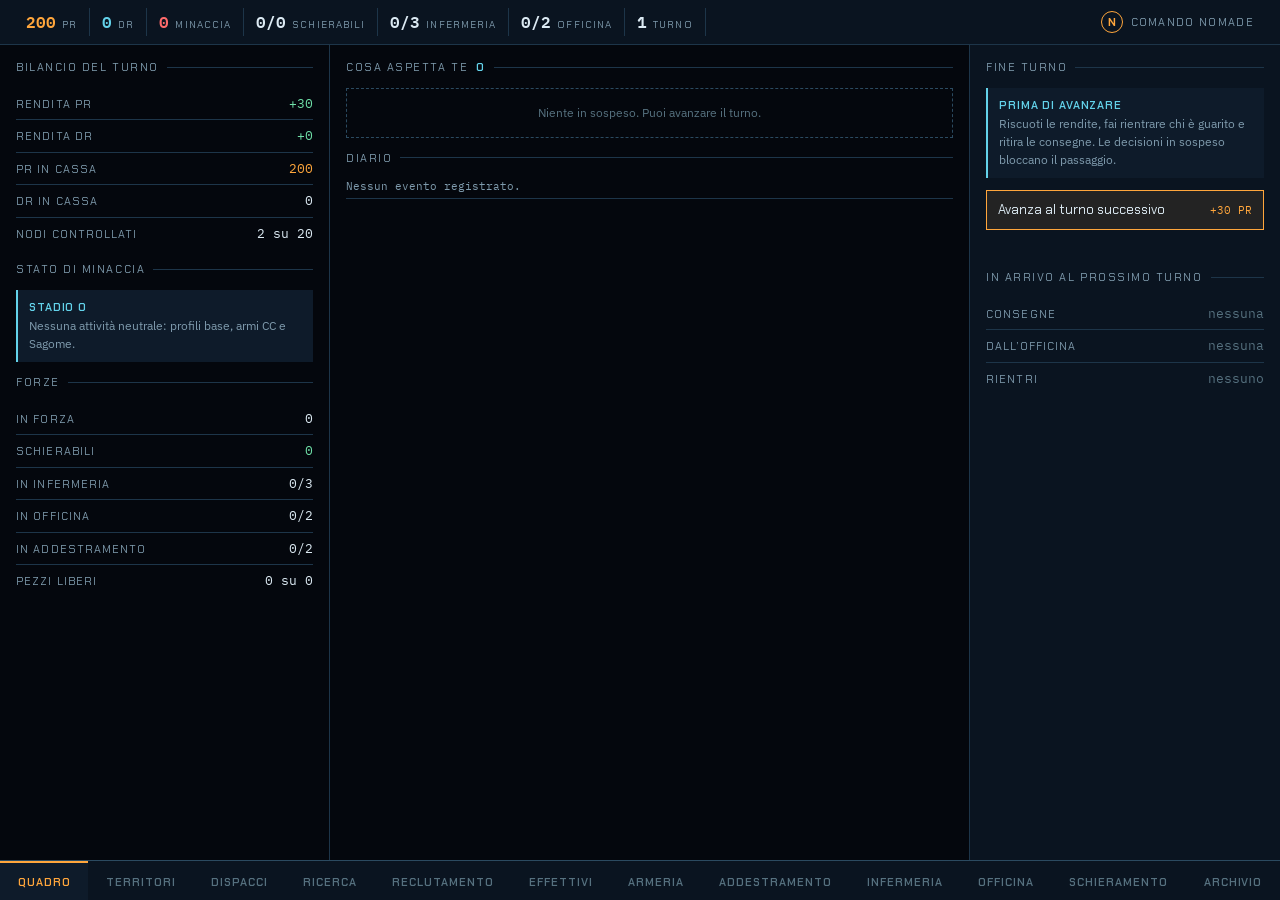
==== commit 40f574fa: "Rimossi file in eccesso e aggiornato il progetto" ====
--- a/nomadi/index.html
+++ b/nomadi/index.html
@@ -15,7 +15,7 @@
   --line:#1d3549; --line2:#2b4a60;
   --fg:#dceaf3; --mut:#7f9bad; --dim:#56717f;
   --cy:#63d2ea; --am:#ffa63c; --ok:#6fe0a8; --no:#ff6b6b; --vi:#c9a3ff; --ar:#ff9a6e;
-  --suam:#160d01;
+  --suam:#0c0a02;
   --disp:"Chakra Petch","Trebuchet MS",sans-serif;
   --body:"IBM Plex Sans",system-ui,sans-serif;
   --mono:"IBM Plex Mono",ui-monospace,monospace;
@@ -91,6 +91,7 @@
 .voce[aria-selected="true"] .nome{color:var(--suam)}
 .voce[aria-selected="true"] .sotto{color:rgba(12,10,2,.72)}
 .voce[aria-selected="true"] .costo{display:none}
+.voce.senza-azione[aria-selected="true"] .costo{display:block;color:var(--suam)}
 .voce[aria-selected="true"] .qta{background:rgba(12,10,2,.2);border-color:rgba(12,10,2,.35);color:var(--suam)}
 .voce[aria-selected="true"] .stato{color:var(--suam)}
 .agisci{display:none;font-family:var(--disp);font-size:11px;font-weight:700;letter-spacing:.09em;text-transform:uppercase;
@@ -161,6 +162,7 @@
 .slot.hw{border-left:2px solid var(--vi)} .slot.sw{border-left:2px solid var(--cy)}
 .slot.hw:hover,.slot.pil:hover{border-color:var(--no)}
 .slot.pil{border-left:2px solid var(--am)}
+.slot.arm{border-left:2px solid var(--ar)} .slot.arm:hover{border-color:var(--no)}
 .griglia{display:grid;grid-template-columns:repeat(auto-fill,minmax(86px,1fr));gap:5px}
 .cella{position:relative;background:var(--pan2);border:1px solid var(--line);padding:19px 7px 19px;min-height:64px;
   text-align:left;display:flex;align-items:flex-end;width:100%}
@@ -260,6 +262,50 @@
 .tab .pallino{position:absolute;top:7px;right:8px;min-width:15px;height:15px;border-radius:8px;background:var(--no);
   color:#fff;font-family:var(--mono);font-size:9px;display:grid;place-items:center;padding:0 3px}
 .tab .pallino.vi{background:var(--vi);color:#1a1030}
+/* planimetria */
+.mappa{background:#060c14;border:1px solid var(--line);overflow:hidden}
+.mappa svg{display:block;width:100%;height:auto}
+.ctrlring{fill:none;stroke-width:2.6;opacity:.95}
+.pallina{display:inline-block;width:9px;height:9px;border-radius:50%;margin-right:6px;vertical-align:baseline}
+.pallina.n{background:#ffa63c} .pallina.p{background:#4aa8ff}
+.ctrlring{fill:none;stroke-width:4;opacity:.95}
+/* ---- carta stellare ---- */ .geo{position:relative;background:#04070d;border:1px solid #16283a;overflow:hidden;color:#d8e9f4; font-family:"IBM Plex Sans",sans-serif;box-shadow:0 0 0 1px rgba(159,216,234,.06) inset}
+.geo>svg{display:block;width:100%;min-width:1000px;height:auto}
+.geo .blabel{fill:#e8f4fb;font-family:"Chakra Petch",sans-serif;font-size:19px;font-weight:600;letter-spacing:.2em;opacity:.95}
+.geo .biome{fill:#f2fafe;font-family:"Chakra Petch",sans-serif;font-size:19px;font-weight:600;letter-spacing:.22em;opacity:.42}
+.geo .bsub{fill:#8fb0c4;font-size:12px;letter-spacing:.06em}
+.geo .grat{fill:none;stroke:#cfe9f7;stroke-width:1;opacity:.13}
+.geo .orbits ellipse{fill:none;stroke:#5c86a4;stroke-width:1;opacity:.16;stroke-dasharray:3 10}
+.geo .ringline{fill:none;stroke:#9de0a6;stroke-width:2;opacity:.45}
+.geo .lane path{fill:none;stroke-linecap:round}
+.geo .lane path{stroke-width:2.6}
+.geo .lane.orbit path{stroke:#63d2ea;stroke-width:2.2;opacity:.85;stroke-dasharray:2 9;filter:url(#glow)}
+.geo .lane.hostile path{stroke:#ff5a48;stroke-width:2.4;opacity:.8;stroke-dasharray:9 7;filter:url(#glow)}
+.geo .node{cursor:pointer}
+.geo .node rect{fill:rgba(6,14,24,.86);stroke:#cfe3ef;stroke-width:1.6}
+.geo .node polygon{fill:rgba(28,8,8,.88);stroke:#ff5a48;stroke-width:2}
+.geo .c-tr rect{stroke:#7f9bad;stroke-dasharray:5 4;fill:rgba(6,14,24,.72)}
+.geo .c-hq rect{stroke:#63d2ea;stroke-width:2}
+.geo .c-threatbox rect{fill:rgba(28,8,8,.88);stroke:#ff5a48;stroke-width:2}
+.geo .wname{fill:#f6fbff;font-family:"Chakra Petch",sans-serif;font-size:17px;font-weight:600;letter-spacing:.02em;paint-order:stroke;stroke:#04070d;stroke-width:4px;stroke-linejoin:round}
+.geo .wsub{fill:#9dbacd;font-size:13px}
+.geo .w-tr .wname{font-size:17px;fill:#cfe3ef}
+.geo .w-threat .wname{fill:#ffd0c6}
+.geo .node:hover .wname,.geo .node:focus-visible .wname{fill:#ffd27a}
+.geo .node:hover circle[fill^="url(#gAtmo"],.geo .node:focus-visible circle[fill^="url(#gAtmo"]{stroke:#ffd27a;stroke-width:2}
+.geo .lane path.nom{stroke:#ffa63c;opacity:.75;filter:url(#glow)}
+.geo .lane path.pan{stroke:#4aa8ff;opacity:.75;filter:url(#glow)}
+.geo .lane path.neu{stroke:#cfe3ef;opacity:.42}
+.geo .lane path.orb{stroke-dasharray:3 11}
+.geo .wreck polygon{filter:none}
+.geo .wreckl{fill:#6b8496;font-size:12px;font-style:italic;text-anchor:middle}
+.geo .faction{font-family:"Chakra Petch",sans-serif;font-size:44px;font-weight:700;letter-spacing:.1em}
+.geo .fac-n{fill:#ffa63c}
+.geo .fac-p{fill:#4aa8ff}
+.geo .cname{fill:#eaf5fb;font-family:"Chakra Petch",sans-serif;font-size:15px;font-weight:600}
+.geo .csub{fill:#8fb0c4;font-size:11.5px}
+.geo .node:hover rect,.geo .node:focus-visible rect,.geo .node:hover polygon,.geo .node:focus-visible polygon{stroke:#ffd27a;stroke-width:2.4}
+.geo .station{filter:url(#glow)}
 @media (prefers-reduced-motion:reduce){*{transition:none!important}}
 </style>
 </head>
@@ -280,35 +326,147 @@
 <!-- ============ QUADRO ============ -->
 <section class="schermo attiva" id="s-quadro">
   <div class="col">
-    <div class="titoletto">Dispacci dal tabellone <b id="q-ndisp">0</b></div>
+    <div class="titoletto">Bilancio del turno</div>
+    <div class="datafila" id="q-bil"></div>
+    <div class="titoletto">Stato di Minaccia</div>
+    <div class="nota" id="q-stadio"></div>
+    <div class="titoletto">Forze</div>
+    <div class="datafila" id="q-forze"></div>
+  </div>
+
+  <div class="col">
+    <div class="titoletto">Cosa aspetta te <b id="q-nattese">0</b></div>
+    <div class="scelte" id="q-attese"></div>
+    <div class="titoletto">Diario</div>
+    <div class="diario" id="q-log"></div>
+  </div>
+
+  <div class="col col-az">
+    <div class="titoletto">Fine turno</div>
+    <div class="nota"><b>Prima di avanzare</b>Riscuoti le rendite, fai rientrare chi è guarito e ritira le consegne. Le decisioni in sospeso bloccano il passaggio.</div>
+    <button class="scelta primario" id="q-avanza"><span class="t">Avanza al turno successivo</span><span class="c" id="q-avanza-c">+0 PR</span></button>
+    <div class="msg" id="t-msg"></div>
+    <div class="titoletto">In arrivo al prossimo turno</div>
+    <div class="datafila" id="q-prossimo"></div>
+  </div>
+</section>
+
+<!-- ============ TERRITORI ============ -->
+<section class="schermo due" id="s-territori">
+  <div class="col">
+    <div class="titoletto">Planimetria <b id="te-conta">0 nodi</b></div>
+    <div class="mappa geo" id="te-mappa"><svg viewBox="0 0 1760 982" role="img" aria-label="Carta del mondo conteso: PanOceania a ponente, Nomadi a levante attorno alla nave, milizia a settentrione, nidi infetti a ovest sul vulcano, a est fra le rovine e a sud nell'arcipelago">
+ <defs>
+   <filter id="glow" x="-70%" y="-70%" width="240%" height="240%"><feGaussianBlur stdDeviation="4" result="b"/><feMerge><feMergeNode in="b"/><feMergeNode in="SourceGraphic"/></feMerge></filter>
+   <radialGradient id="vig" cx="50%" cy="50%"><stop offset="64%" stop-color="#04070d" stop-opacity="0"/><stop offset="100%" stop-color="#04070d" stop-opacity=".48"/></radialGradient>
+   <radialGradient id="gHaze" cx="50%" cy="50%"><stop offset="0%" stop-color="#ff3b2b" stop-opacity=".40"/><stop offset="60%" stop-color="#d0241c" stop-opacity=".14"/><stop offset="100%" stop-color="#8a1410" stop-opacity="0"/></radialGradient>
+ </defs>
+ <image href="[data-uri]